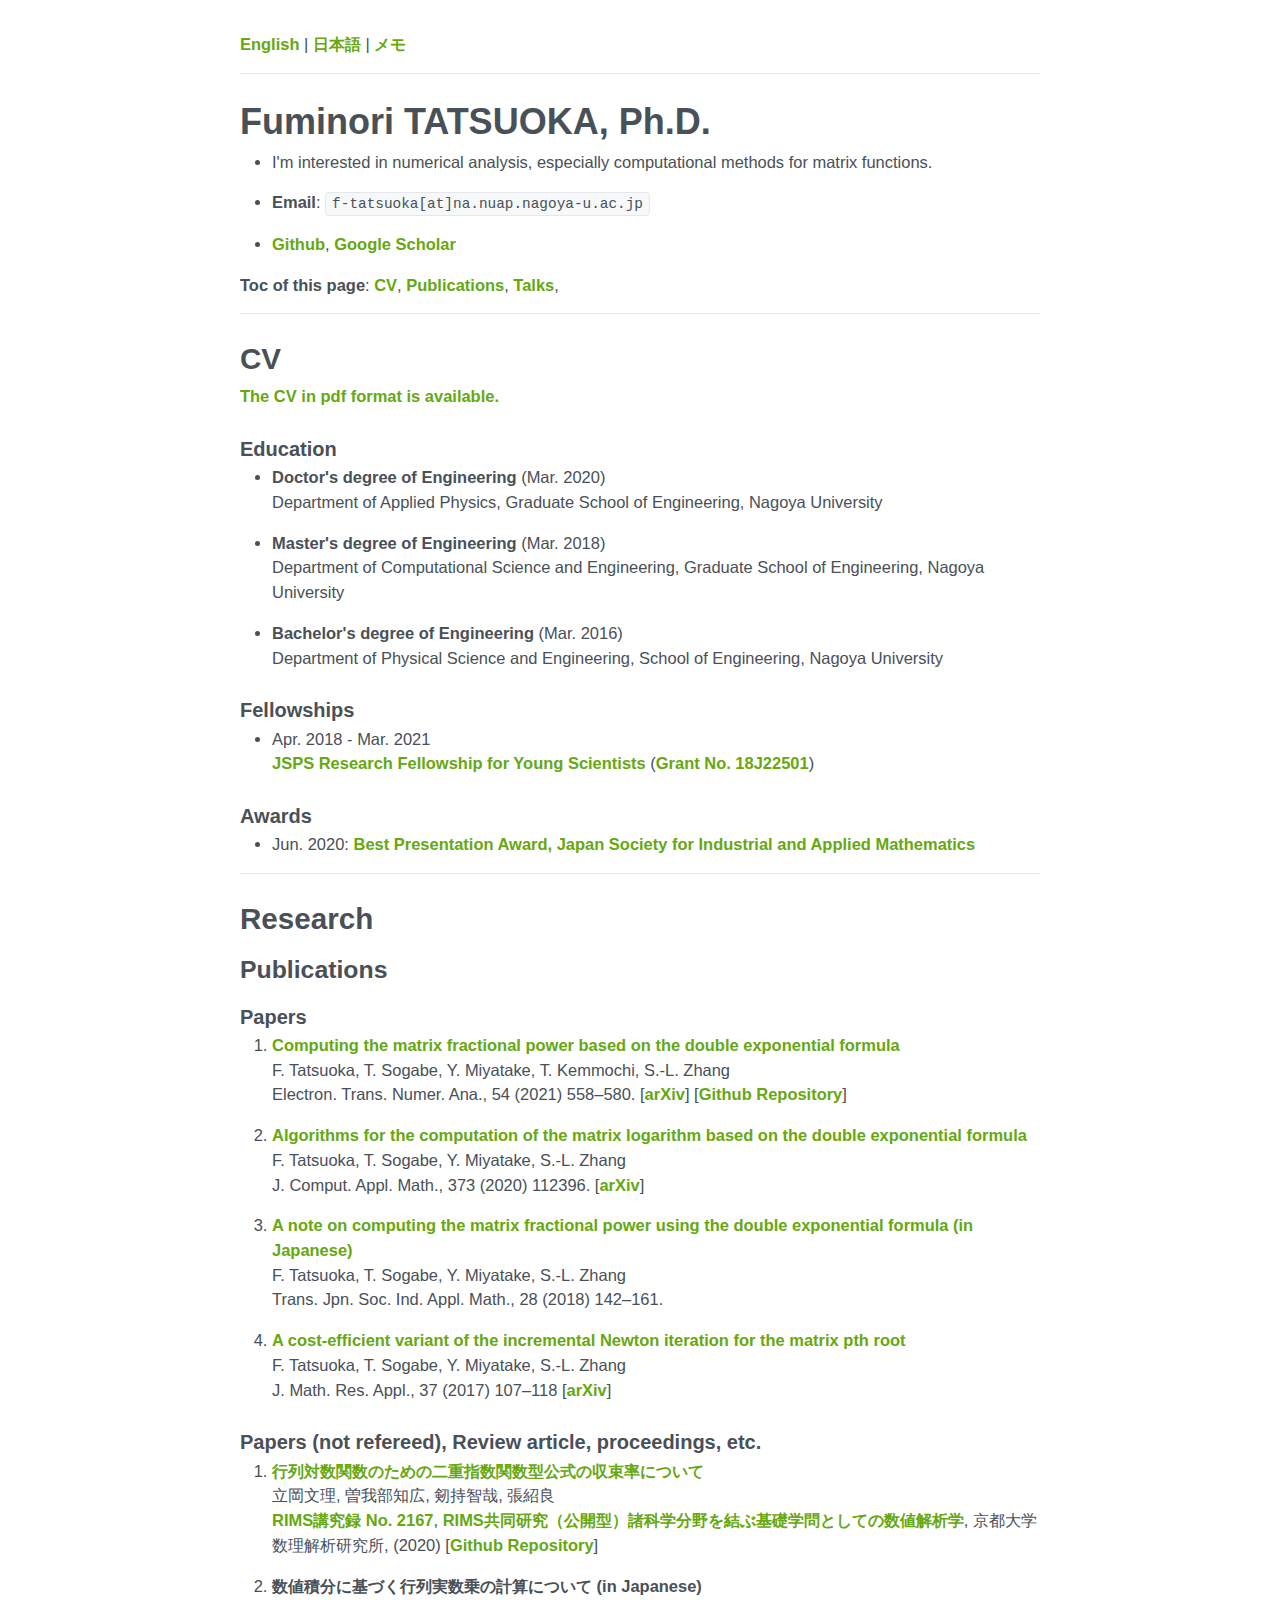
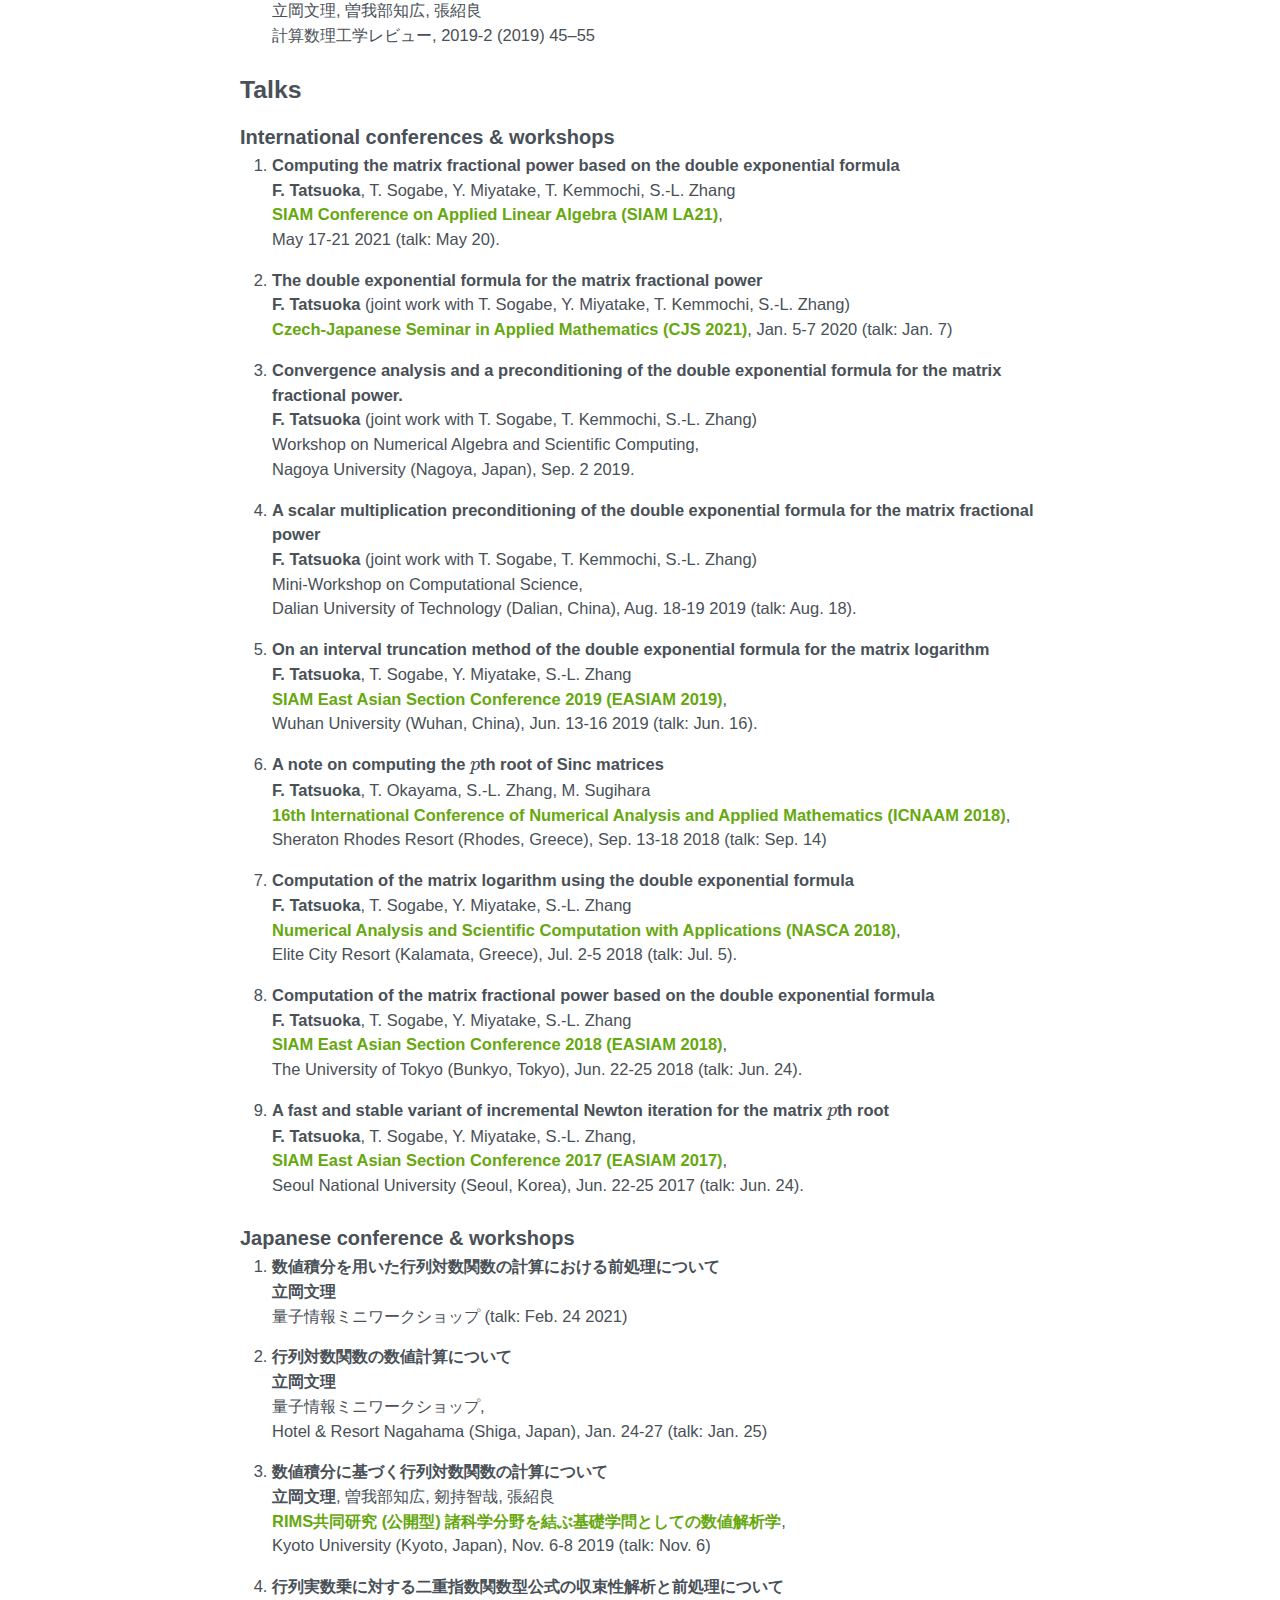
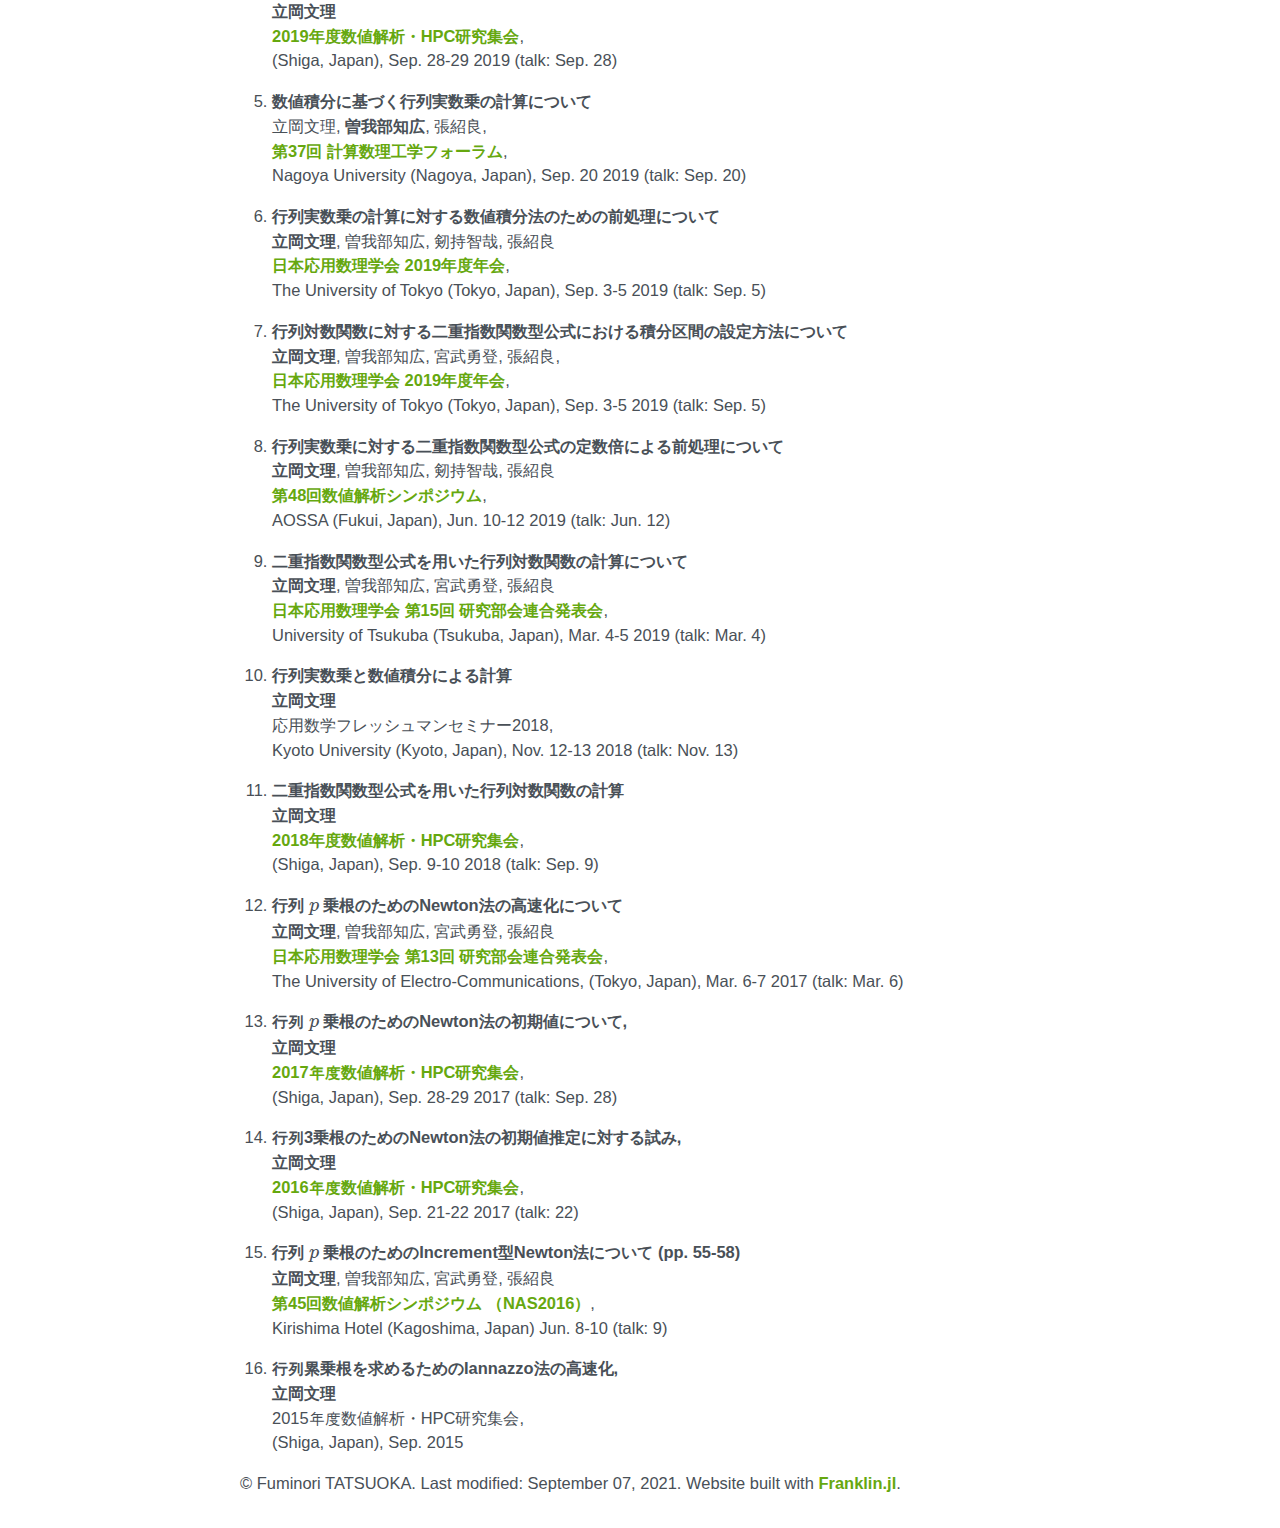
==== index.html @ fc26a261 "add article info" ====
<!doctype html>
<html lang="en">
<head>
  <meta charset="UTF-8">
  <meta name="viewport" content="width=device-width, initial-scale=1">
   <link rel="stylesheet" href="/libs/katex/katex.min.css">
     
  
  <!-- <link rel="stylesheet" href="/css/reset.min.css"> -->
  <link rel="stylesheet" href="/css/new.css">
   <title>F. Tatsuoka's page</title>  
</head>
<body>

<a href="https://f-ttok.github.io/">English</a>
|
<a href="https://f-ttok.github.io/ja/">日本語</a>
|
<a href="https://f-ttok.github.io/memo/">メモ</a>

<hr>

<!-- Content appended here -->
<div class="franklin-content"><h1 id="fuminori_tatsuoka_phd"><a href="#fuminori_tatsuoka_phd" class="header-anchor">Fuminori TATSUOKA, Ph.D.</a></h1>
<ul>
<li><p>I&#39;m interested in numerical analysis, especially computational methods for matrix functions.</p>
</li>
<li><p><strong>Email</strong>: <code>f-tatsuoka&#91;at&#93;na.nuap.nagoya-u.ac.jp</code></p>
</li>
<li><p><a href="https://github.com/f-ttok">Github</a>, <a href="https://scholar.google.co.jp/citations?user&#61;bM9x5RQAAAAJ">Google Scholar</a></p>
</li>
</ul>
<p><strong>Toc of this page</strong>: <a href="https://f-ttok.github.io/#cv">CV</a>, <a href="https://f-ttok.github.io/#publications">Publications</a>, <a href="https://f-ttok.github.io/#talks">Talks</a>,</p>
<hr />
<h2 id="cv"><a href="#cv" class="header-anchor">CV</a></h2>
<p><a href="https://1drv.ms/b/s&#33;AlV_wGTSAhTdwgcD116ZP8ZmT_Dj?e&#61;xMUCo7">The CV in pdf format is available.</a></p>
<h4 id="education"><a href="#education" class="header-anchor">Education</a></h4>
<ul>
<li><p><strong>Doctor&#39;s degree of Engineering</strong> &#40;Mar. 2020&#41;<br/>Department of Applied Physics, Graduate School of Engineering, Nagoya University</p>
</li>
<li><p><strong>Master&#39;s degree of Engineering</strong> &#40;Mar. 2018&#41;<br/>Department of Computational Science and Engineering, Graduate School of Engineering, Nagoya University</p>
</li>
<li><p><strong>Bachelor&#39;s degree of Engineering</strong> &#40;Mar. 2016&#41;<br/>Department of Physical Science and Engineering, School of Engineering, Nagoya University</p>
</li>
</ul>
<h4 id="fellowships"><a href="#fellowships" class="header-anchor">Fellowships</a></h4>
<ul>
<li><p>Apr. 2018 - Mar. 2021<br/><a href="https://www.jsps.go.jp/english/index.html">JSPS Research Fellowship for Young Scientists</a> &#40;<a href="https://kaken.nii.ac.jp/en/grant/KAKENHI-PROJECT-18J22501/">Grant No. 18J22501</a>&#41;</p>
</li>
</ul>
<h4 id="awards"><a href="#awards" class="header-anchor">Awards</a></h4>
<ul>
<li><p>Jun. 2020: <a href="https://www2.jsiam.org/wakate-yusyu2019">Best Presentation Award, Japan Society for Industrial and Applied Mathematics</a></p>
</li>
</ul>
<hr />
<h2 id="research"><a href="#research" class="header-anchor">Research</a></h2>
<h3 id="publications"><a href="#publications" class="header-anchor">Publications</a></h3>
<h4 id="papers"><a href="#papers" class="header-anchor">Papers</a></h4>
<ol>
<li><p><a href="http://doi.org/10.1553/etna_vol54s558">Computing the matrix fractional power based on the double exponential formula</a><br/>F. Tatsuoka, T. Sogabe, Y. Miyatake, T. Kemmochi, S.-L. Zhang<br/>Electron. Trans. Numer. Ana., 54 &#40;2021&#41; 558–580. &#91;<a href="https://arxiv.org/abs/2012.01667">arXiv</a>&#93; &#91;<a href="https://github.com/f-ttok/article-powmde/">Github Repository</a>&#93;</p>
</li>
<li><p><a href="https://doi.org/10.1016/j.cam.2019.112396">Algorithms for the computation of the matrix logarithm based on the double exponential formula</a><br/>F. Tatsuoka, T. Sogabe, Y. Miyatake, S.-L. Zhang<br/>J. Comput. Appl. Math., 373 &#40;2020&#41; 112396. &#91;<a href="https://arxiv.org/abs/1901.07834">arXiv</a>&#93;</p>
</li>
<li><p><a href="https://www.jstage.jst.go.jp/article/jsiamt/28/3/28_142/_article/-char/en">A note on computing the matrix fractional power using the double exponential formula &#40;in Japanese&#41;</a><br/>F. Tatsuoka, T. Sogabe, Y. Miyatake, S.-L. Zhang<br/>Trans. Jpn. Soc. Ind. Appl. Math., 28 &#40;2018&#41; 142–161.</p>
</li>
<li><p><a href="https://doi.org./10.3770/j.issn:2095-2651.2017.01.009">A cost-efficient variant of the incremental Newton iteration for the matrix pth root</a><br/>F. Tatsuoka, T. Sogabe, Y. Miyatake, S.-L. Zhang<br/>J. Math. Res. Appl., 37 &#40;2017&#41; 107–118 &#91;<a href="https://arxiv.org/abs/1611.02848">arXiv</a>&#93;</p>
</li>
</ol>
<h4 id="papers_not_refereed_review_article_proceedings_etc"><a href="#papers_not_refereed_review_article_proceedings_etc" class="header-anchor">Papers &#40;not refereed&#41;, Review article, proceedings, etc.</a></h4>
<ol>
<li><p><a href="http://www.kurims.kyoto-u.ac.jp/~kyodo/kokyuroku/contents/pdf/2167-01.pdf">行列対数関数のための二重指数関数型公式の収束率について</a><br/>立岡文理, 曽我部知広, 剱持智哉, 張紹良<br/><a href="http://www.kurims.kyoto-u.ac.jp/~kyodo/kokyuroku/contents/2167.html">RIMS講究録 No. 2167</a>, <a href="http://www.sr3.t.u-tokyo.ac.jp/rims2019/program.html">RIMS共同研究（公開型）諸科学分野を結ぶ基礎学問としての数値解析学</a>, 京都大学数理解析研究所, &#40;2020&#41; &#91;<a href="https://github.com/f-ttok/article-rims2019">Github Repository</a>&#93;</p>
</li>
<li><p><strong>数値積分に基づく行列実数乗の計算について &#40;in Japanese&#41;</strong><br/>立岡文理, 曽我部知広, 張紹良<br/>計算数理工学レビュー, 2019-2 &#40;2019&#41; 45–55</p>
</li>
</ol>
<h3 id="talks"><a href="#talks" class="header-anchor">Talks</a></h3>
<h4 id="international_conferences_workshops"><a href="#international_conferences_workshops" class="header-anchor">International conferences &amp; workshops</a></h4>
<ol>
<li><p><strong>Computing the matrix fractional power based on the double exponential formula</strong><br/><strong>F. Tatsuoka</strong>, T. Sogabe, Y. Miyatake, T. Kemmochi, S.-L. Zhang<br/><a href="https://www.siam.org/conferences/cm/conference/la21">SIAM Conference on Applied Linear Algebra &#40;SIAM LA21&#41;</a>,<br/>May 17-21 2021 &#40;talk: May 20&#41;.</p>
</li>
<li><p><strong>The double exponential formula for the matrix fractional power</strong><br/><strong>F. Tatsuoka</strong> &#40;joint work with T. Sogabe, Y. Miyatake, T. Kemmochi, S.-L. Zhang&#41;<br/><a href="http://geraldine.fjfi.cvut.cz/cjs2021/">Czech-Japanese Seminar in Applied Mathematics &#40;CJS 2021&#41;</a>, Jan. 5-7 2020 &#40;talk: Jan. 7&#41;</p>
</li>
<li><p><strong>Convergence analysis and a preconditioning of the double exponential formula for the matrix fractional power.</strong><br/><strong>F. Tatsuoka</strong> &#40;joint work with T. Sogabe, T. Kemmochi, S.-L. Zhang&#41;<br/>Workshop on Numerical Algebra and Scientific Computing,<br/>Nagoya University &#40;Nagoya, Japan&#41;, Sep. 2 2019.</p>
</li>
<li><p><strong>A scalar multiplication preconditioning of the double exponential formula for the matrix fractional power</strong><br/><strong>F. Tatsuoka</strong> &#40;joint work with T. Sogabe, T. Kemmochi, S.-L. Zhang&#41;<br/>Mini-Workshop on Computational Science,<br/>Dalian University of Technology &#40;Dalian, China&#41;, Aug. 18-19 2019 &#40;talk: Aug. 18&#41;.</p>
</li>
<li><p><strong>On an interval truncation method of the double exponential formula for the matrix logarithm</strong><br/><strong>F. Tatsuoka</strong>, T. Sogabe, Y. Miyatake, S.-L. Zhang<br/><a href="https://maths.whu.edu.cn/easiam2019/Home.htm">SIAM East Asian Section Conference 2019 &#40;EASIAM 2019&#41;</a>,<br/>Wuhan University &#40;Wuhan, China&#41;, Jun. 13-16 2019 &#40;talk: Jun. 16&#41;.</p>
</li>
<li><p><strong>A note on computing the \(p\)th root of Sinc matrices</strong><br/><strong>F. Tatsuoka</strong>, T. Okayama, S.-L. Zhang, M. Sugihara<br/><a href="http://icnaam.org/">16th International Conference of Numerical Analysis and Applied Mathematics &#40;ICNAAM 2018&#41;</a>,<br/>Sheraton Rhodes Resort &#40;Rhodes, Greece&#41;, Sep. 13-18 2018 &#40;talk: Sep. 14&#41;</p>
</li>
<li><p><strong>Computation of the matrix logarithm using the double exponential formula</strong><br/><strong>F. Tatsuoka</strong>, T. Sogabe, Y. Miyatake, S.-L. Zhang<br/><a href="http://nasca18.math.uoa.gr/">Numerical Analysis and Scientific Computation with Applications &#40;NASCA 2018&#41;</a>,<br/>Elite City Resort &#40;Kalamata, Greece&#41;, Jul. 2-5 2018 &#40;talk: Jul. 5&#41;.</p>
</li>
<li><p><strong>Computation of the matrix fractional power based on the double exponential formula</strong><br/><strong>F. Tatsuoka</strong>, T. Sogabe, Y. Miyatake, S.-L. Zhang<br/><a href="http://sr3.t.u-tokyo.ac.jp/EASIAM2018/">SIAM East Asian Section Conference 2018 &#40;EASIAM 2018&#41;</a>,<br/>The University of Tokyo &#40;Bunkyo, Tokyo&#41;, Jun. 22-25 2018 &#40;talk: Jun. 24&#41;.</p>
</li>
<li><p><strong>A fast and stable variant of incremental Newton iteration for the matrix \(p\)th root</strong><br/><strong>F. Tatsuoka</strong>, T. Sogabe, Y. Miyatake, S.-L. Zhang,<br/><a href="http://conference.math.snu.ac.kr/EASIAM2017">SIAM East Asian Section Conference 2017 &#40;EASIAM 2017&#41;</a>,<br/>Seoul National University &#40;Seoul, Korea&#41;, Jun. 22-25 2017 &#40;talk: Jun. 24&#41;.</p>
</li>
</ol>
<h4 id="japanese_conference_workshops"><a href="#japanese_conference_workshops" class="header-anchor">Japanese conference &amp; workshops</a></h4>
<ol>
<li><p><strong>数値積分を用いた行列対数関数の計算における前処理について</strong><br/><strong>立岡文理</strong><br/>量子情報ミニワークショップ &#40;talk: Feb. 24 2021&#41;</p>
</li>
<li><p><strong>行列対数関数の数値計算について</strong><br/><strong>立岡文理</strong><br/>量子情報ミニワークショップ,<br/>Hotel &amp; Resort Nagahama &#40;Shiga, Japan&#41;, Jan. 24-27 &#40;talk: Jan. 25&#41;</p>
</li>
<li><p><strong>数値積分に基づく行列対数関数の計算について</strong><br/><strong>立岡文理</strong>, 曽我部知広, 剱持智哉, 張紹良<br/><a href="http://www.sr3.t.u-tokyo.ac.jp/rims2019/">RIMS共同研究 &#40;公開型&#41; 諸科学分野を結ぶ基礎学問としての数値解析学</a>,<br/>Kyoto University &#40;Kyoto, Japan&#41;, Nov. 6-8 2019 &#40;talk: Nov. 6&#41;</p>
</li>
<li><p><strong>行列実数乗に対する二重指数関数型公式の収束性解析と前処理について</strong><br/><strong>立岡文理</strong><br/><a href="http://www.hpc.itc.nagoya-u.ac.jp/biwako/2019/index.html">2019年度数値解析・HPC研究集会</a>,<br/>&#40;Shiga, Japan&#41;, Sep. 28-29 2019 &#40;talk: Sep. 28&#41;</p>
</li>
<li><p><strong>数値積分に基づく行列実数乗の計算について</strong><br/>立岡文理, <strong>曽我部知広</strong>, 張紹良,<br/><a href="http://www.matsumoto.nuem.nagoya-u.ac.jp/jascome/event/study/study.html">第37回 計算数理工学フォーラム</a>,<br/>Nagoya University &#40;Nagoya, Japan&#41;, Sep. 20 2019 &#40;talk: Sep. 20&#41;</p>
</li>
<li><p><strong>行列実数乗の計算に対する数値積分法のための前処理について</strong><br/><strong>立岡文理</strong>, 曽我部知広, 剱持智哉, 張紹良<br/><a href="https://annual2019.jsiam.org">日本応用数理学会 2019年度年会</a>,<br/>The University of Tokyo &#40;Tokyo, Japan&#41;, Sep. 3-5 2019 &#40;talk: Sep. 5&#41;</p>
</li>
<li><p><strong>行列対数関数に対する二重指数関数型公式における積分区間の設定方法について</strong><br/><strong>立岡文理</strong>, 曽我部知広, 宮武勇登, 張紹良,<br/><a href="https://annual2019.jsiam.org">日本応用数理学会 2019年度年会</a>,<br/>The University of Tokyo &#40;Tokyo, Japan&#41;, Sep. 3-5 2019 &#40;talk: Sep. 5&#41;</p>
</li>
<li><p><strong>行列実数乗に対する二重指数関数型公式の定数倍による前処理について</strong><br/><strong>立岡文理</strong>, 曽我部知広, 剱持智哉, 張紹良<br/><a href="http://www.na.scitec.kobe-u.ac.jp/nas2019/index.html">第48回数値解析シンポジウム</a>,<br/>AOSSA &#40;Fukui, Japan&#41;, Jun. 10-12 2019 &#40;talk: Jun. 12&#41;</p>
</li>
<li><p><strong>二重指数関数型公式を用いた行列対数関数の計算について</strong><br/><strong>立岡文理</strong>, 曽我部知広, 宮武勇登, 張紹良<br/><a href="http://union2019.jsiam.org/">日本応用数理学会 第15回 研究部会連合発表会</a>,<br/>University of Tsukuba &#40;Tsukuba, Japan&#41;, Mar. 4-5 2019 &#40;talk: Mar. 4&#41;</p>
</li>
<li><p><strong>行列実数乗と数値積分による計算</strong><br/><strong>立岡文理</strong><br/>応用数学フレッシュマンセミナー2018,<br/>Kyoto University &#40;Kyoto, Japan&#41;, Nov. 12-13 2018 &#40;talk: Nov. 13&#41;</p>
</li>
<li><p><strong>二重指数関数型公式を用いた行列対数関数の計算</strong><br/><strong>立岡文理</strong><br/><a href="http://www.na.scitec.kobe-u.ac.jp/~yaguchi/naow2018/">2018年度数値解析・HPC研究集会</a>,<br/>&#40;Shiga, Japan&#41;, Sep. 9-10 2018 &#40;talk: Sep. 9&#41;</p>
</li>
<li><p><strong>行列 \(p\) 乗根のためのNewton法の高速化について</strong><br/><strong>立岡文理</strong>, 曽我部知広, 宮武勇登, 張紹良<br/><a href="http://union2017.jsiam.org/">日本応用数理学会 第13回 研究部会連合発表会</a>,<br/>The University of Electro-Communications, &#40;Tokyo, Japan&#41;, Mar. 6-7 2017 &#40;talk: Mar. 6&#41;</p>
</li>
<li><p><strong>行列 \(p\) 乗根のためのNewton法の初期値について,</strong><br/><strong>立岡文理</strong><br/><a href="http://na.nuap.nagoya-u.ac.jp/~naow2017/">2017年度数値解析・HPC研究集会</a>,<br/>&#40;Shiga, Japan&#41;, Sep. 28-29 2017 &#40;talk: Sep. 28&#41;</p>
</li>
<li><p><strong>行列3乗根のためのNewton法の初期値推定に対する試み,</strong><br/><strong>立岡文理</strong><br/><a href="http://www.na.scitec.kobe-u.ac.jp/~yaguchi/naow2016/">2016年度数値解析・HPC研究集会</a>,<br/>&#40;Shiga, Japan&#41;, Sep. 21-22 2017 &#40;talk: 22&#41;</p>
</li>
<li><p><strong>行列 \(p\) 乗根のためのIncrement型Newton法について &#40;pp. 55-58&#41;</strong><br/><strong>立岡文理</strong>, 曽我部知広, 宮武勇登, 張紹良<br/><a href="http://www.nas.sr3.t.u-tokyo.ac.jp/">第45回数値解析シンポジウム （NAS2016）</a>,<br/>Kirishima Hotel &#40;Kagoshima, Japan&#41; Jun. 8-10 &#40;talk: 9&#41;</p>
</li>
<li><p><strong>行列累乗根を求めるためのIannazzo法の高速化,</strong><br/><strong>立岡文理</strong><br/>2015年度数値解析・HPC研究集会,<br/>&#40;Shiga, Japan&#41;, Sep. 2015</p>
</li>
</ol>
<div class="page-foot">
  <div class="copyright">
    &copy; Fuminori TATSUOKA. Last modified: September 07, 2021. Website built with <a href="https://github.com/tlienart/Franklin.jl">Franklin.jl</a>.
  </div>
</div>
</div><!-- CONTENT ENDS HERE -->
    
        <script src="/libs/katex/katex.min.js"></script>
<script src="/libs/katex/auto-render.min.js"></script>
<script>renderMathInElement(document.body)</script>

    
    
  </body>
</html>
---- css/new.css ----
/* This css is based on [new.css](https://github.com/xz/new.css) */
/* some colors and fonts are changed */
:root {
	--nc-font-sans: 'Inter', -apple-system, BlinkMacSystemFont, 'Segoe UI', Roboto, Oxygen, Ubuntu, Cantarell, 'Open Sans', 'Helvetica Neue', "Noto Sans JP", "Meiryo", sans-serif, "Apple Color Emoji", "Segoe UI Emoji", "Segoe UI Symbol";
	--nc-font-mono: "Roboto Mono", "Fira Code", monaco, 'Ubuntu Mono', Consolas, 'Liberation Mono', 'Courier New', Courier, monospace;
	--nc-tx-1: #343a40;
	--nc-tx-2: #495057;
	--nc-bg-1: #FFFFFF;
	--nc-bg-2: #F6F8FA;
	--nc-bg-3: #E5E7EB;
	--nc-lk-1: #66a80f;
	--nc-lk-2: #82c91e;
	--nc-lk-tx: #FFFFFF;
	--nc-ac-1: #e9fac8;
    --nc-ac-tx: #0C4047;
}

* {
	/* Reset margins and padding */
	margin: 0;
	padding: 0;
}

address,
area,
article,
aside,
audio,
blockquote,
datalist,
details,
dl,
fieldset,
figure,
form,
input,
iframe,
img,
meter,
nav,
ol,
optgroup,
option,
output,
p,
pre,
progress,
ruby,
section,
table,
textarea,
ul,
video {
	/* Margins for most elements */
	margin-bottom: 1rem;
}

html,input,select,button {
	/* Set body font family and some finicky elements */
	font-family: var(--nc-font-sans);
}

body {
	/* Center body in page */
	margin: 0 auto;
	max-width: 800px;
	padding: 2rem;
	border-radius: 6px;
	overflow-x: hidden;
	word-break: break-word;
	overflow-wrap: break-word;
	background: var(--nc-bg-1);

	/* Main body text */
	color: var(--nc-tx-2);
	font-size: 1.03rem;
	line-height: 1.5;
}

::selection {
	/* Set background color for selected text */
	background: var(--nc-ac-1);
	color: var(--nc-ac-tx);
}

h1,h2,h3,h4,h5,h6 {
	line-height: 1;
	/* color: var(--nc-tx-1); */
	padding-top: .875rem;
}

h1,
h2,
h3 {
	color: var(--nc-tx-1);
	padding-bottom: 2px;
	margin-bottom: 8px;
	/* border-bottom: 1px solid var(--nc-bg-2); */
}

h4,
h5,
h6 {
	margin-bottom: .3rem;
}

h1 a, h2 a, h3 a, h4 a, h5 a, h6 a{
    color: var(--nc-tx-2) !important;
}

h1 {
	font-size: 2.25rem;
}

h2 {
	font-size: 1.85rem;
}

h3 {
	font-size: 1.55rem;
}

h4 {
	font-size: 1.25rem;
}

h5 {
	font-size: 1rem;
}

h6 {
	font-size: .875rem;
}

a {
    color: var(--nc-lk-1);
    text-decoration: none !important; /* added */
    font-weight: bold !important; /* added */
}

a:hover {
	color: var(--nc-lk-2);
}


abbr:hover {
	/* Set the '?' cursor while hovering an abbreviation */
	cursor: help;
}

blockquote {
	padding: 1.5rem;
	background: var(--nc-bg-2);
	border-left: 5px solid var(--nc-bg-3);
}

abbr {
	cursor: help;
}

blockquote *:last-child {
	padding-bottom: 0;
	margin-bottom: 0;
}

header {
	background: var(--nc-bg-2);
	border-bottom: 1px solid var(--nc-bg-3);
	padding: 2rem 1.5rem;

	/* This sets the right and left margins to cancel out the body's margins. It's width is still the same, but the background stretches across the page's width. */

	margin: -2rem calc(0px - (50vw - 50%)) 2rem;

	/* Shorthand for:

	margin-top: -2rem;
	margin-bottom: 2rem;

	margin-left: calc(0px - (50vw - 50%));
	margin-right: calc(0px - (50vw - 50%)); */

	padding-left: calc(50vw - 50%);
	padding-right: calc(50vw - 50%);
}

header h1,
header h2,
header h3 {
	padding-bottom: 0;
	border-bottom: 0;
}

header > *:first-child {
	margin-top: 0;
	padding-top: 0;
}

header > *:last-child {
	margin-bottom: 0;
}

a button,
button,
input[type="submit"],
input[type="reset"],
input[type="button"] {
	font-size: 1rem;
	display: inline-block;
	padding: 6px 12px;
	text-align: center;
	text-decoration: none;
	white-space: nowrap;
	background: var(--nc-lk-1);
	color: var(--nc-lk-tx);
	border: 0;
	border-radius: 4px;
	box-sizing: border-box;
	cursor: pointer;
	color: var(--nc-lk-tx);
}

a button[disabled],
button[disabled],
input[type="submit"][disabled],
input[type="reset"][disabled],
input[type="button"][disabled] {
	cursor: default;
	opacity: .5;

	/* Set the [X] cursor while hovering a disabled link */
	cursor: not-allowed;
}

.button:focus,
.button:enabled:hover,
button:focus,
button:enabled:hover,
input[type="submit"]:focus,
input[type="submit"]:enabled:hover,
input[type="reset"]:focus,
input[type="reset"]:enabled:hover,
input[type="button"]:focus,
input[type="button"]:enabled:hover {
	background: var(--nc-lk-2);
}

code,
pre,
kbd,
samp {
	/* Set the font family for monospaced elements */
	font-family: var(--nc-font-mono);
}

code,
samp,
kbd,
pre {
	/* The main preformatted style. This is changed slightly across different cases. */
	background: var(--nc-bg-2);
	border: 1px solid var(--nc-bg-3);
	border-radius: 4px;
	padding: 3px 6px;
	font-size: 0.9rem;
}

kbd {
	/* Makes the kbd element look like a keyboard key */
	border-bottom: 3px solid var(--nc-bg-3);
}

pre {
	padding: 1rem 1.4rem;
	max-width: 100%;
	overflow: auto;
}

pre code {
	/* When <code> is in a <pre>, reset it's formatting to blend in */
	background: inherit;
	font-size: inherit;
	color: inherit;
	border: 0;
	padding: 0;
	margin: 0;
}

code pre {
	/* When <pre> is in a <code>, reset it's formatting to blend in */
	display: inline;
	background: inherit;
	font-size: inherit;
	color: inherit;
	border: 0;
	padding: 0;
	margin: 0;
}

details {
	/* Make the <details> look more "clickable" */
	padding: .6rem 1rem;
	background: var(--nc-bg-2);
	border: 1px solid var(--nc-bg-3);
	border-radius: 4px;
}

summary {
	/* Makes the <summary> look more like a "clickable" link with the pointer cursor */
	cursor: pointer;
	font-weight: bold;
}

details[open] {
	/* Adjust the <details> padding while open */
	padding-bottom: .75rem;
}

details[open] summary {
	/* Adjust the <details> padding while open */
	margin-bottom: 6px;
}

details[open]>*:last-child {
	/* Resets the bottom margin of the last element in the <details> while <details> is opened. This prevents double margins/paddings. */
	margin-bottom: 0;
}

dt {
	font-weight: bold;
}

dd::before {
	/* Add an arrow to data table definitions */
	content: '→ ';
}

hr {
	/* Reset the border of the <hr> separator, then set a better line */
	border: 0;
	border-bottom: 1px solid var(--nc-bg-3);
	margin: 1rem auto;
}

fieldset {
	margin-top: 1rem;
	padding: 2rem;
	border: 1px solid var(--nc-bg-3);
	border-radius: 4px;
}

legend {
	padding: auto .5rem;
}

table {
	/* border-collapse sets the table's elements to share borders, rather than floating as separate "boxes". */
	border-collapse: collapse;
	width: 100%
}

td,
th {
	/* border: 1px solid var(--nc-bg-3); */
	text-align: left;
	padding: .5rem;
}

th {
	background: var(--nc-bg-2);
}

tr:nth-child(even) {
	/* Set every other cell slightly darker. Improves readability. */
	background: var(--nc-bg-2);
}

table caption {
	font-weight: bold;
	margin-bottom: .5rem;
}

textarea {
	/* Don't let the <textarea> extend off the screen naturally or when dragged by the user */
	max-width: 100%;
}

ol,
ul {
	/* Replace the browser default padding */
	padding-left: 2rem;
}

li {
	margin-top: .4rem;
}

ul ul,
ol ul,
ul ol,
ol ol {
	margin-bottom: 0;
}

mark {
	padding: 3px 6px;
	background: var(--nc-ac-1);
	color: var(--nc-ac-tx);
}

textarea,
select,
input {
	padding: 6px 12px;
	margin-bottom: .5rem;
	background: var(--nc-bg-2);
	color: var(--nc-tx-2);
	border: 1px solid var(--nc-bg-3);
	border-radius: 4px;
	box-shadow: none;
	box-sizing: border-box;
}

img {
	max-width: 100%;
}
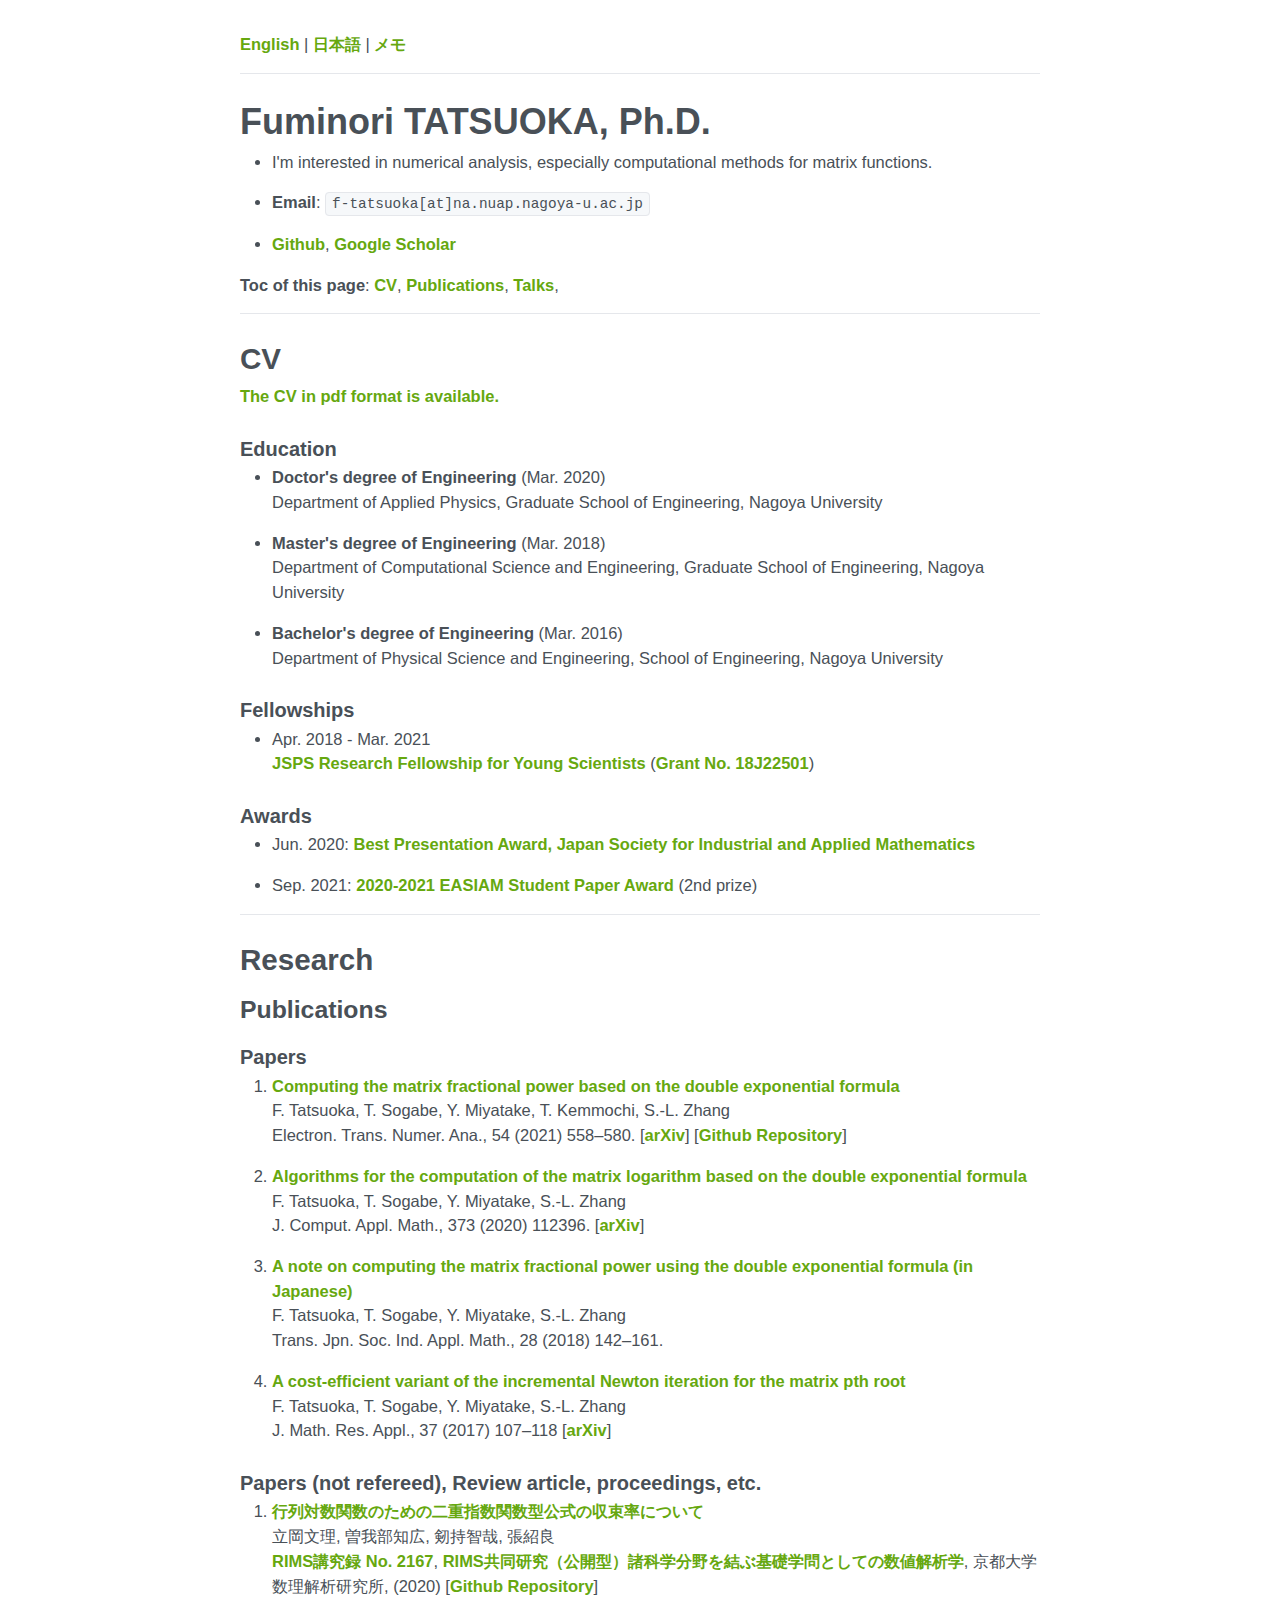
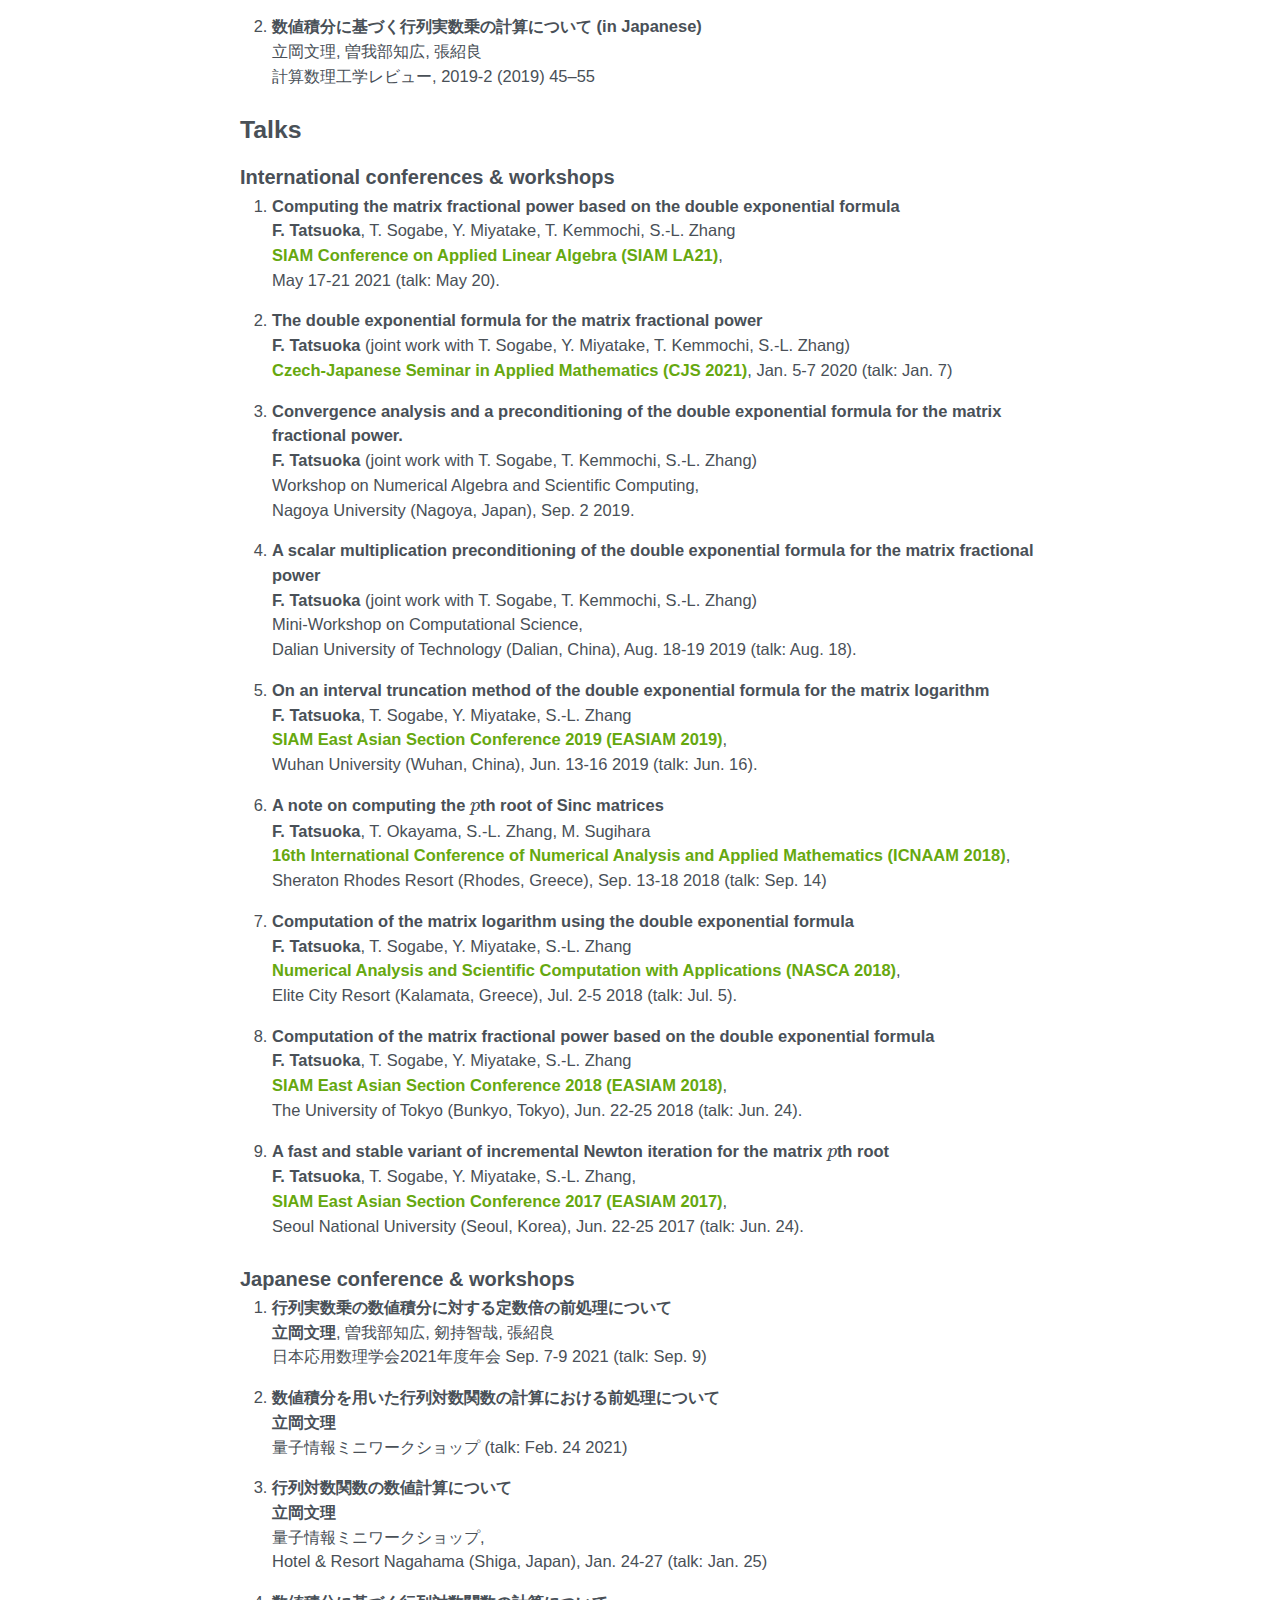
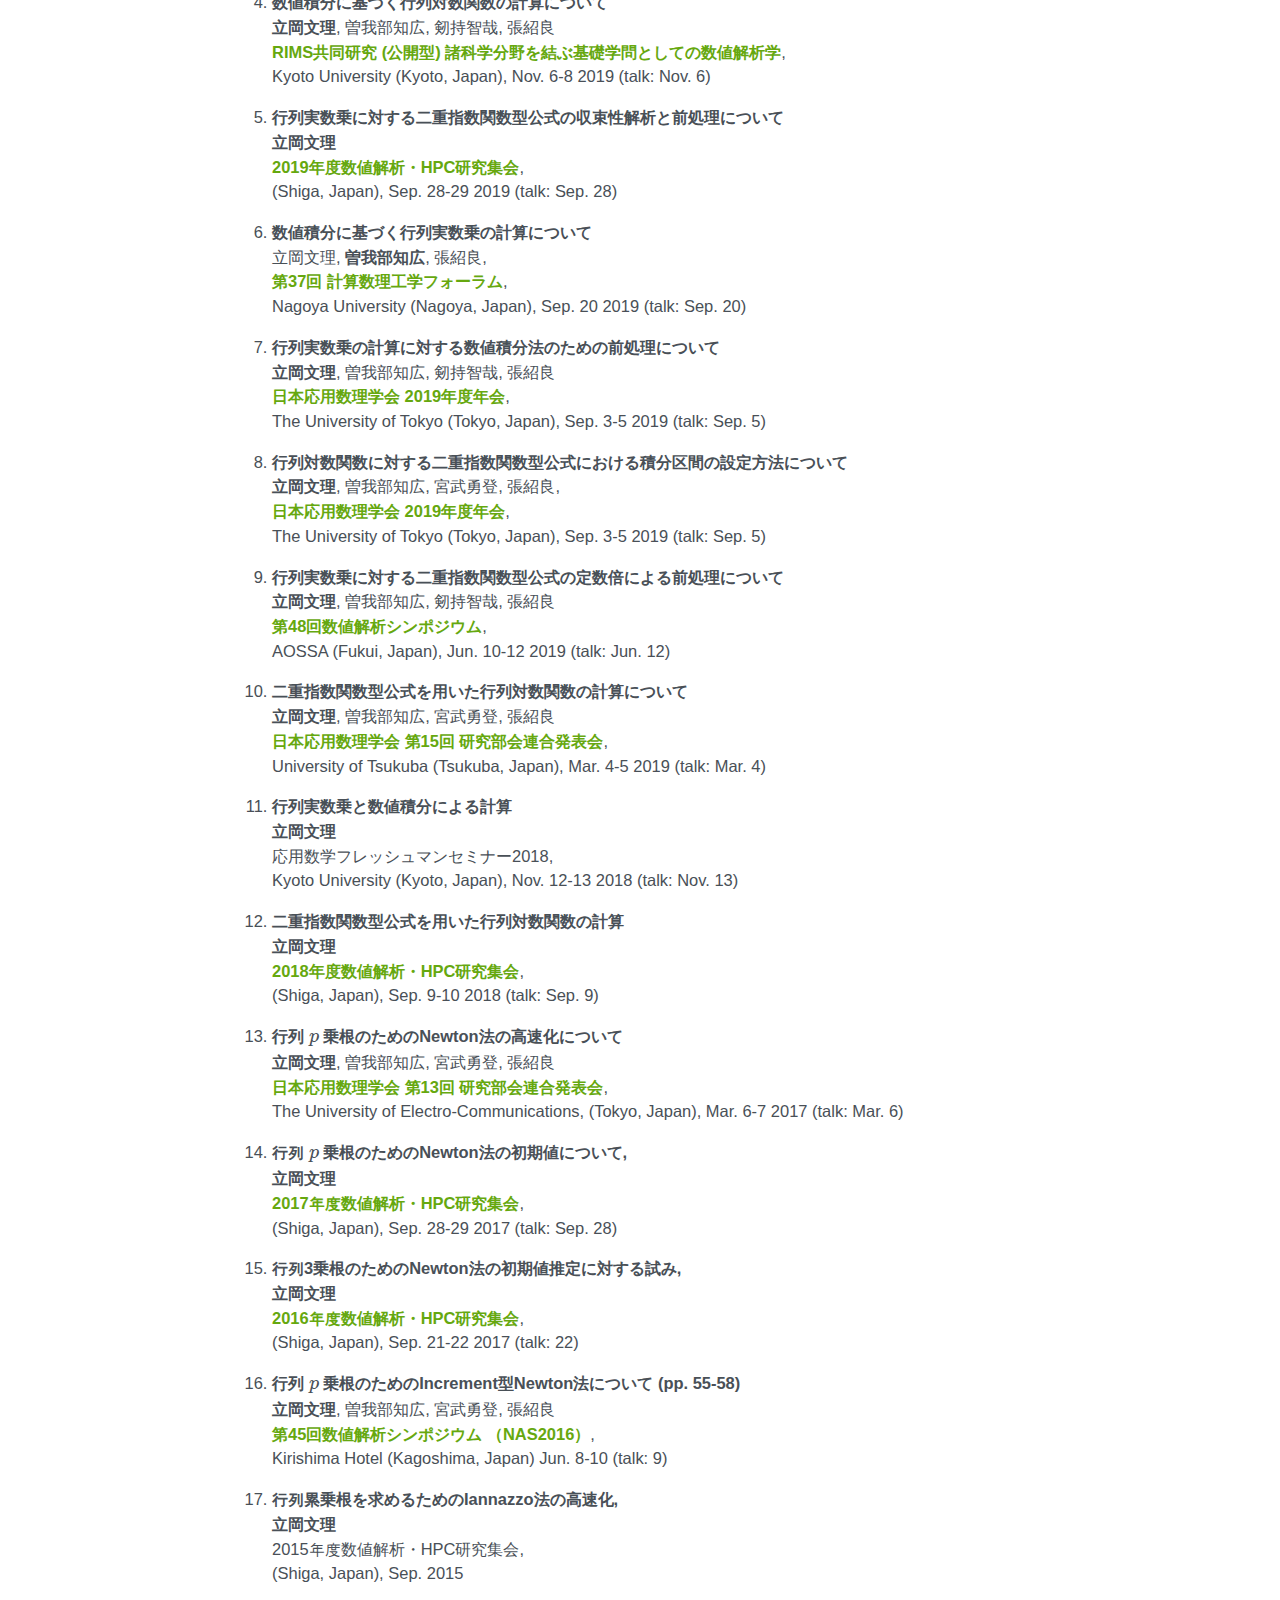
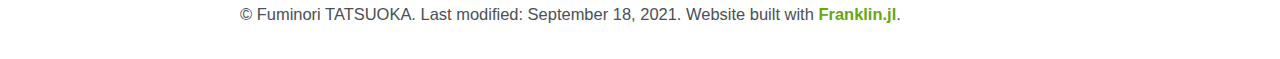
==== commit 3b458b49: "JSIAM年会とEASIAM SPPの追加" ====
--- a/index.html
+++ b/index.html
@@ -52,6 +52,8 @@
 <ul>
 <li><p>Jun. 2020: <a href="https://www2.jsiam.org/wakate-yusyu2019">Best Presentation Award, Japan Society for Industrial and Applied Mathematics</a></p>
 </li>
+<li><p>Sep. 2021: <a href="http://easiam.org/prizes.html">2020-2021 EASIAM Student Paper Award</a> &#40;2nd prize&#41;</p>
+</li>
 </ul>
 <hr />
 <h2 id="research"><a href="#research" class="header-anchor">Research</a></h2>
@@ -98,6 +100,8 @@
 </ol>
 <h4 id="japanese_conference_workshops"><a href="#japanese_conference_workshops" class="header-anchor">Japanese conference &amp; workshops</a></h4>
 <ol>
+<li><p><strong>行列実数乗の数値積分に対する定数倍の前処理について</strong><br/><strong>立岡文理</strong>, 曽我部知広, 剱持智哉, 張紹良<br/>日本応用数理学会2021年度年会 Sep. 7-9 2021 &#40;talk: Sep. 9&#41;</p>
+</li>
 <li><p><strong>数値積分を用いた行列対数関数の計算における前処理について</strong><br/><strong>立岡文理</strong><br/>量子情報ミニワークショップ &#40;talk: Feb. 24 2021&#41;</p>
 </li>
 <li><p><strong>行列対数関数の数値計算について</strong><br/><strong>立岡文理</strong><br/>量子情報ミニワークショップ,<br/>Hotel &amp; Resort Nagahama &#40;Shiga, Japan&#41;, Jan. 24-27 &#40;talk: Jan. 25&#41;</p>
@@ -133,7 +137,7 @@
 </ol>
 <div class="page-foot">
   <div class="copyright">
-    &copy; Fuminori TATSUOKA. Last modified: September 07, 2021. Website built with <a href="https://github.com/tlienart/Franklin.jl">Franklin.jl</a>.
+    &copy; Fuminori TATSUOKA. Last modified: September 18, 2021. Website built with <a href="https://github.com/tlienart/Franklin.jl">Franklin.jl</a>.
   </div>
 </div>
 </div><!-- CONTENT ENDS HERE -->
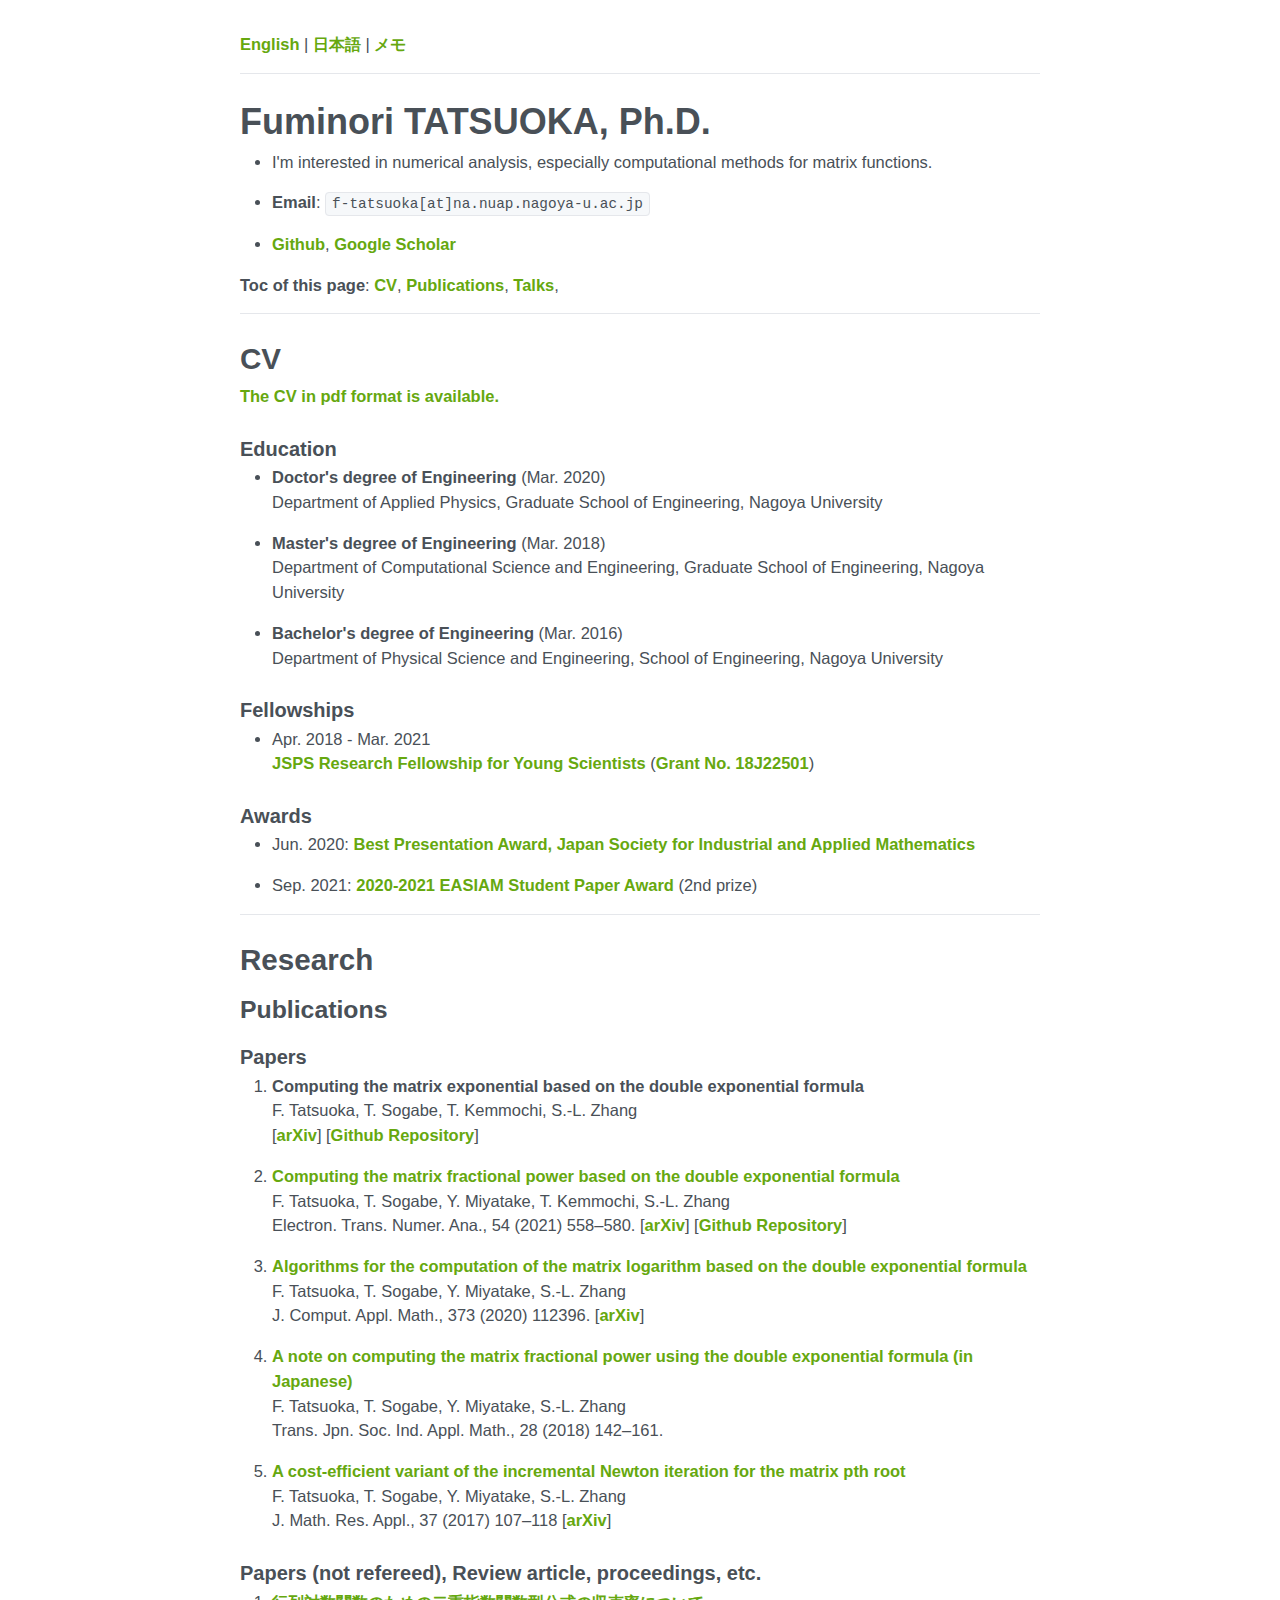
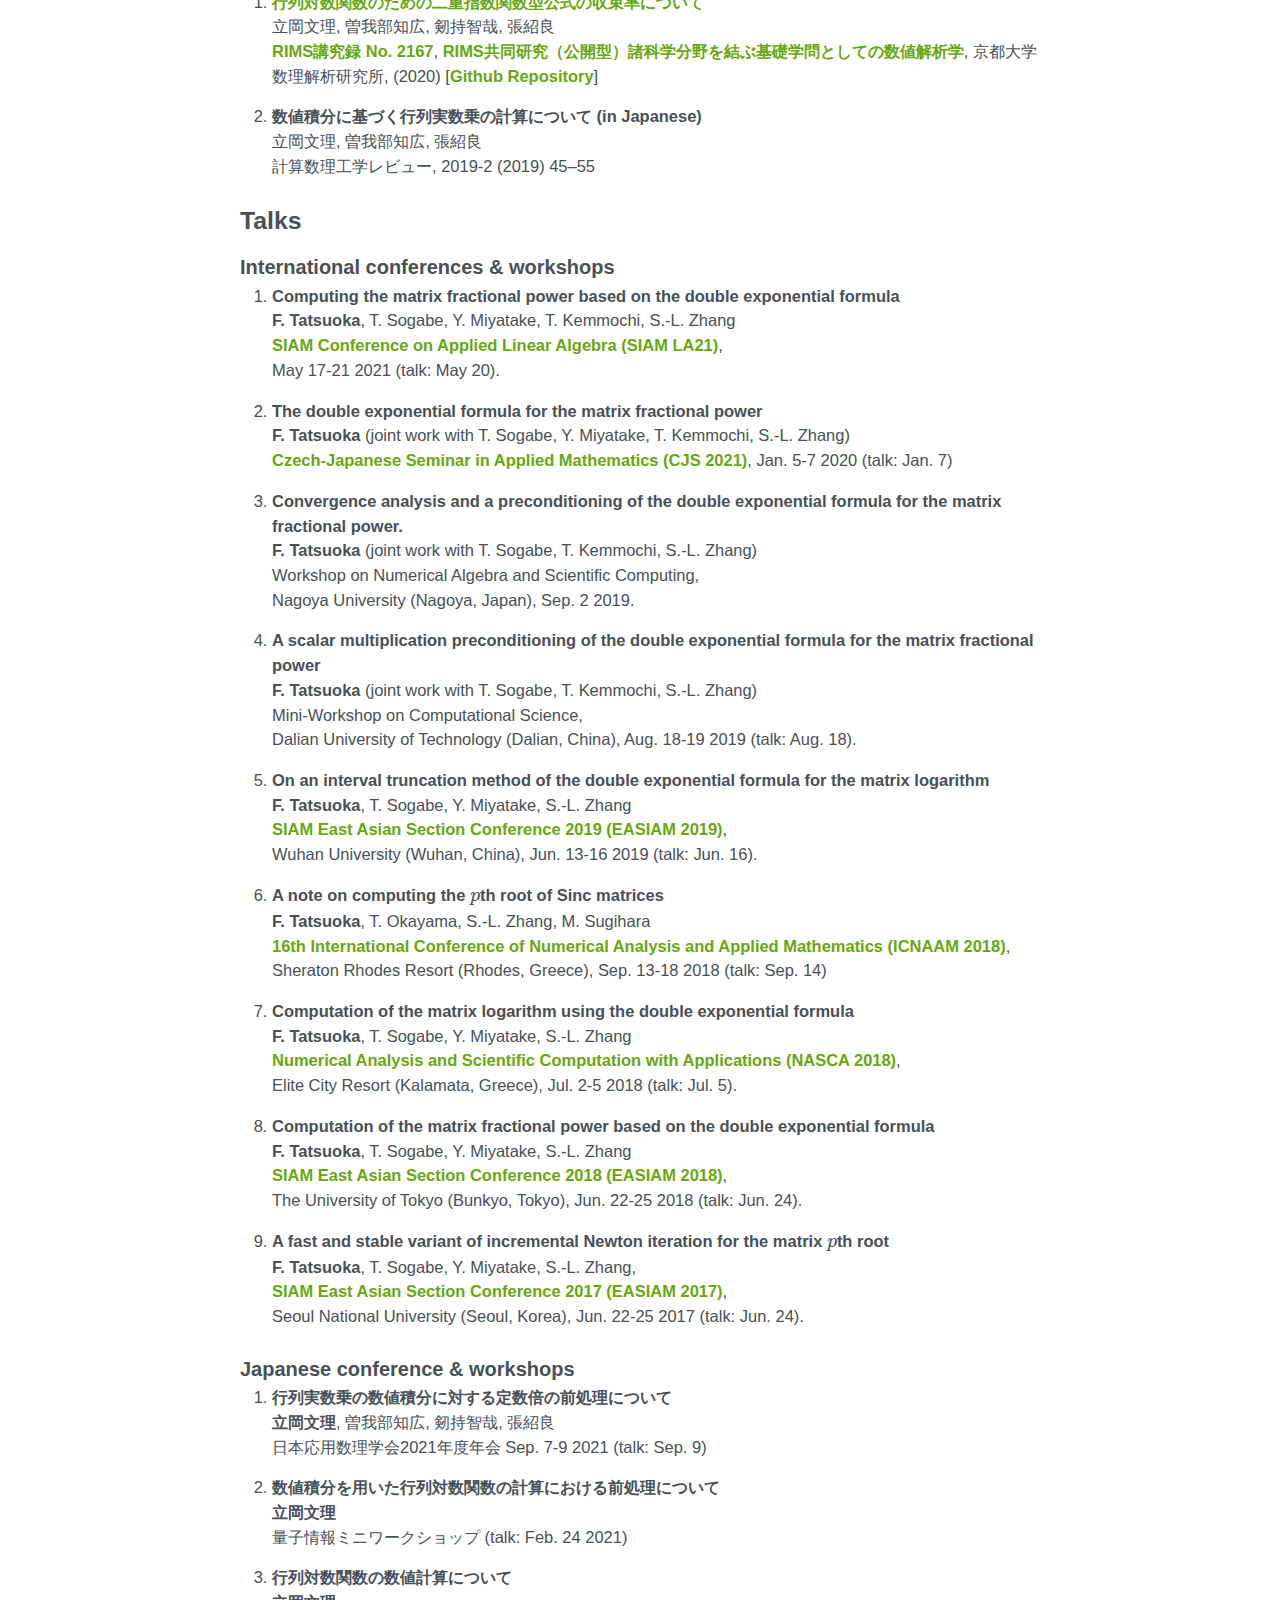
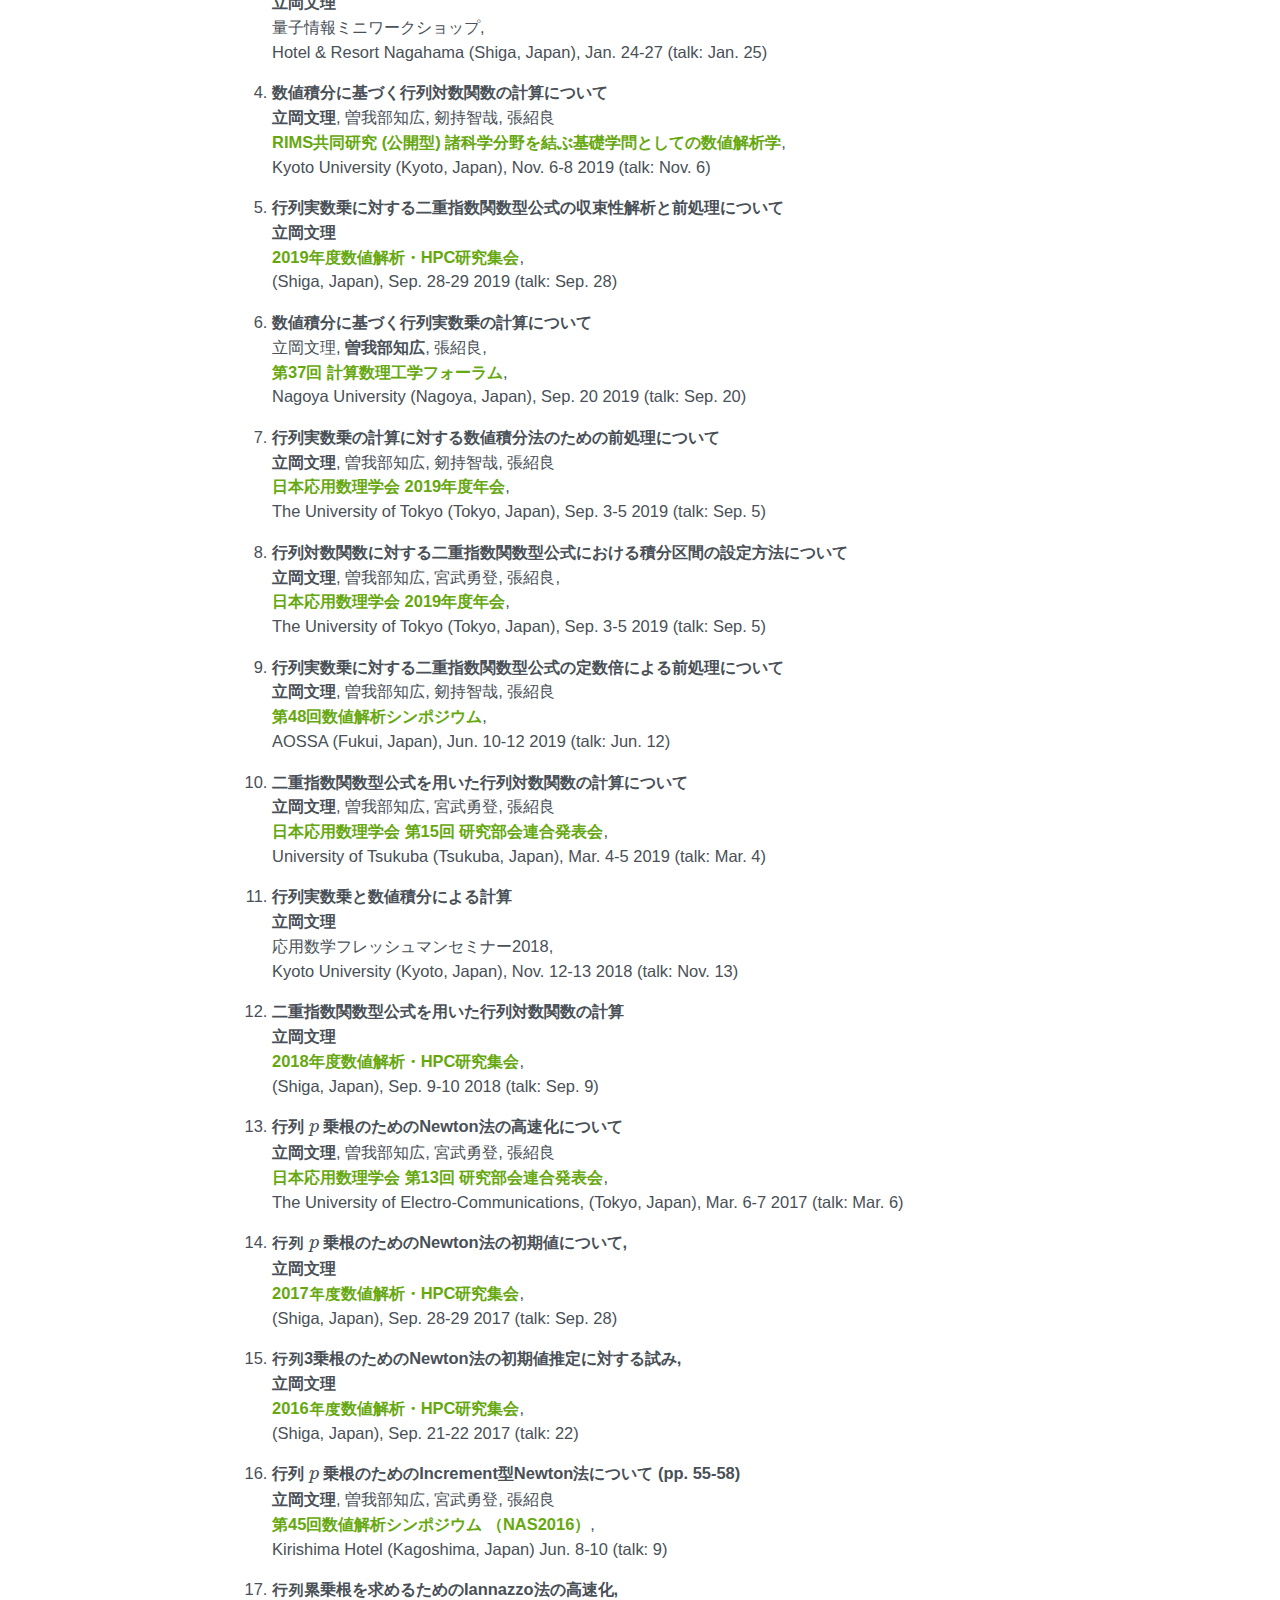
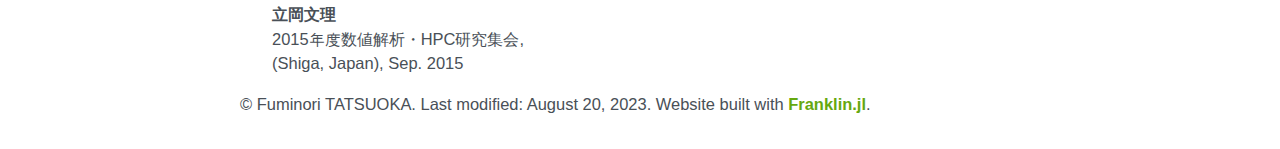
==== commit db6468c8: "add a new paper" ====
--- a/index.html
+++ b/index.html
@@ -1,152 +1 @@
-<!doctype html>
-<html lang="en">
-<head>
-  <meta charset="UTF-8">
-  <meta name="viewport" content="width=device-width, initial-scale=1">
-   <link rel="stylesheet" href="/libs/katex/katex.min.css">
-     
-  
-  <!-- <link rel="stylesheet" href="/css/reset.min.css"> -->
-  <link rel="stylesheet" href="/css/new.css">
-   <title>F. Tatsuoka's page</title>  
-</head>
-<body>
-
-<a href="https://f-ttok.github.io/">English</a>
-|
-<a href="https://f-ttok.github.io/ja/">日本語</a>
-|
-<a href="https://f-ttok.github.io/memo/">メモ</a>
-
-<hr>
-
-<!-- Content appended here -->
-<div class="franklin-content"><h1 id="fuminori_tatsuoka_phd"><a href="#fuminori_tatsuoka_phd" class="header-anchor">Fuminori TATSUOKA, Ph.D.</a></h1>
-<ul>
-<li><p>I&#39;m interested in numerical analysis, especially computational methods for matrix functions.</p>
-</li>
-<li><p><strong>Email</strong>: <code>f-tatsuoka&#91;at&#93;na.nuap.nagoya-u.ac.jp</code></p>
-</li>
-<li><p><a href="https://github.com/f-ttok">Github</a>, <a href="https://scholar.google.co.jp/citations?user&#61;bM9x5RQAAAAJ">Google Scholar</a></p>
-</li>
-</ul>
-<p><strong>Toc of this page</strong>: <a href="https://f-ttok.github.io/#cv">CV</a>, <a href="https://f-ttok.github.io/#publications">Publications</a>, <a href="https://f-ttok.github.io/#talks">Talks</a>,</p>
-<hr />
-<h2 id="cv"><a href="#cv" class="header-anchor">CV</a></h2>
-<p><a href="https://1drv.ms/b/s&#33;AlV_wGTSAhTdwgcD116ZP8ZmT_Dj?e&#61;xMUCo7">The CV in pdf format is available.</a></p>
-<h4 id="education"><a href="#education" class="header-anchor">Education</a></h4>
-<ul>
-<li><p><strong>Doctor&#39;s degree of Engineering</strong> &#40;Mar. 2020&#41;<br/>Department of Applied Physics, Graduate School of Engineering, Nagoya University</p>
-</li>
-<li><p><strong>Master&#39;s degree of Engineering</strong> &#40;Mar. 2018&#41;<br/>Department of Computational Science and Engineering, Graduate School of Engineering, Nagoya University</p>
-</li>
-<li><p><strong>Bachelor&#39;s degree of Engineering</strong> &#40;Mar. 2016&#41;<br/>Department of Physical Science and Engineering, School of Engineering, Nagoya University</p>
-</li>
-</ul>
-<h4 id="fellowships"><a href="#fellowships" class="header-anchor">Fellowships</a></h4>
-<ul>
-<li><p>Apr. 2018 - Mar. 2021<br/><a href="https://www.jsps.go.jp/english/index.html">JSPS Research Fellowship for Young Scientists</a> &#40;<a href="https://kaken.nii.ac.jp/en/grant/KAKENHI-PROJECT-18J22501/">Grant No. 18J22501</a>&#41;</p>
-</li>
-</ul>
-<h4 id="awards"><a href="#awards" class="header-anchor">Awards</a></h4>
-<ul>
-<li><p>Jun. 2020: <a href="https://www2.jsiam.org/wakate-yusyu2019">Best Presentation Award, Japan Society for Industrial and Applied Mathematics</a></p>
-</li>
-<li><p>Sep. 2021: <a href="http://easiam.org/prizes.html">2020-2021 EASIAM Student Paper Award</a> &#40;2nd prize&#41;</p>
-</li>
-</ul>
-<hr />
-<h2 id="research"><a href="#research" class="header-anchor">Research</a></h2>
-<h3 id="publications"><a href="#publications" class="header-anchor">Publications</a></h3>
-<h4 id="papers"><a href="#papers" class="header-anchor">Papers</a></h4>
-<ol>
-<li><p><a href="http://doi.org/10.1553/etna_vol54s558">Computing the matrix fractional power based on the double exponential formula</a><br/>F. Tatsuoka, T. Sogabe, Y. Miyatake, T. Kemmochi, S.-L. Zhang<br/>Electron. Trans. Numer. Ana., 54 &#40;2021&#41; 558–580. &#91;<a href="https://arxiv.org/abs/2012.01667">arXiv</a>&#93; &#91;<a href="https://github.com/f-ttok/article-powmde/">Github Repository</a>&#93;</p>
-</li>
-<li><p><a href="https://doi.org/10.1016/j.cam.2019.112396">Algorithms for the computation of the matrix logarithm based on the double exponential formula</a><br/>F. Tatsuoka, T. Sogabe, Y. Miyatake, S.-L. Zhang<br/>J. Comput. Appl. Math., 373 &#40;2020&#41; 112396. &#91;<a href="https://arxiv.org/abs/1901.07834">arXiv</a>&#93;</p>
-</li>
-<li><p><a href="https://www.jstage.jst.go.jp/article/jsiamt/28/3/28_142/_article/-char/en">A note on computing the matrix fractional power using the double exponential formula &#40;in Japanese&#41;</a><br/>F. Tatsuoka, T. Sogabe, Y. Miyatake, S.-L. Zhang<br/>Trans. Jpn. Soc. Ind. Appl. Math., 28 &#40;2018&#41; 142–161.</p>
-</li>
-<li><p><a href="https://doi.org./10.3770/j.issn:2095-2651.2017.01.009">A cost-efficient variant of the incremental Newton iteration for the matrix pth root</a><br/>F. Tatsuoka, T. Sogabe, Y. Miyatake, S.-L. Zhang<br/>J. Math. Res. Appl., 37 &#40;2017&#41; 107–118 &#91;<a href="https://arxiv.org/abs/1611.02848">arXiv</a>&#93;</p>
-</li>
-</ol>
-<h4 id="papers_not_refereed_review_article_proceedings_etc"><a href="#papers_not_refereed_review_article_proceedings_etc" class="header-anchor">Papers &#40;not refereed&#41;, Review article, proceedings, etc.</a></h4>
-<ol>
-<li><p><a href="http://www.kurims.kyoto-u.ac.jp/~kyodo/kokyuroku/contents/pdf/2167-01.pdf">行列対数関数のための二重指数関数型公式の収束率について</a><br/>立岡文理, 曽我部知広, 剱持智哉, 張紹良<br/><a href="http://www.kurims.kyoto-u.ac.jp/~kyodo/kokyuroku/contents/2167.html">RIMS講究録 No. 2167</a>, <a href="http://www.sr3.t.u-tokyo.ac.jp/rims2019/program.html">RIMS共同研究（公開型）諸科学分野を結ぶ基礎学問としての数値解析学</a>, 京都大学数理解析研究所, &#40;2020&#41; &#91;<a href="https://github.com/f-ttok/article-rims2019">Github Repository</a>&#93;</p>
-</li>
-<li><p><strong>数値積分に基づく行列実数乗の計算について &#40;in Japanese&#41;</strong><br/>立岡文理, 曽我部知広, 張紹良<br/>計算数理工学レビュー, 2019-2 &#40;2019&#41; 45–55</p>
-</li>
-</ol>
-<h3 id="talks"><a href="#talks" class="header-anchor">Talks</a></h3>
-<h4 id="international_conferences_workshops"><a href="#international_conferences_workshops" class="header-anchor">International conferences &amp; workshops</a></h4>
-<ol>
-<li><p><strong>Computing the matrix fractional power based on the double exponential formula</strong><br/><strong>F. Tatsuoka</strong>, T. Sogabe, Y. Miyatake, T. Kemmochi, S.-L. Zhang<br/><a href="https://www.siam.org/conferences/cm/conference/la21">SIAM Conference on Applied Linear Algebra &#40;SIAM LA21&#41;</a>,<br/>May 17-21 2021 &#40;talk: May 20&#41;.</p>
-</li>
-<li><p><strong>The double exponential formula for the matrix fractional power</strong><br/><strong>F. Tatsuoka</strong> &#40;joint work with T. Sogabe, Y. Miyatake, T. Kemmochi, S.-L. Zhang&#41;<br/><a href="http://geraldine.fjfi.cvut.cz/cjs2021/">Czech-Japanese Seminar in Applied Mathematics &#40;CJS 2021&#41;</a>, Jan. 5-7 2020 &#40;talk: Jan. 7&#41;</p>
-</li>
-<li><p><strong>Convergence analysis and a preconditioning of the double exponential formula for the matrix fractional power.</strong><br/><strong>F. Tatsuoka</strong> &#40;joint work with T. Sogabe, T. Kemmochi, S.-L. Zhang&#41;<br/>Workshop on Numerical Algebra and Scientific Computing,<br/>Nagoya University &#40;Nagoya, Japan&#41;, Sep. 2 2019.</p>
-</li>
-<li><p><strong>A scalar multiplication preconditioning of the double exponential formula for the matrix fractional power</strong><br/><strong>F. Tatsuoka</strong> &#40;joint work with T. Sogabe, T. Kemmochi, S.-L. Zhang&#41;<br/>Mini-Workshop on Computational Science,<br/>Dalian University of Technology &#40;Dalian, China&#41;, Aug. 18-19 2019 &#40;talk: Aug. 18&#41;.</p>
-</li>
-<li><p><strong>On an interval truncation method of the double exponential formula for the matrix logarithm</strong><br/><strong>F. Tatsuoka</strong>, T. Sogabe, Y. Miyatake, S.-L. Zhang<br/><a href="https://maths.whu.edu.cn/easiam2019/Home.htm">SIAM East Asian Section Conference 2019 &#40;EASIAM 2019&#41;</a>,<br/>Wuhan University &#40;Wuhan, China&#41;, Jun. 13-16 2019 &#40;talk: Jun. 16&#41;.</p>
-</li>
-<li><p><strong>A note on computing the \(p\)th root of Sinc matrices</strong><br/><strong>F. Tatsuoka</strong>, T. Okayama, S.-L. Zhang, M. Sugihara<br/><a href="http://icnaam.org/">16th International Conference of Numerical Analysis and Applied Mathematics &#40;ICNAAM 2018&#41;</a>,<br/>Sheraton Rhodes Resort &#40;Rhodes, Greece&#41;, Sep. 13-18 2018 &#40;talk: Sep. 14&#41;</p>
-</li>
-<li><p><strong>Computation of the matrix logarithm using the double exponential formula</strong><br/><strong>F. Tatsuoka</strong>, T. Sogabe, Y. Miyatake, S.-L. Zhang<br/><a href="http://nasca18.math.uoa.gr/">Numerical Analysis and Scientific Computation with Applications &#40;NASCA 2018&#41;</a>,<br/>Elite City Resort &#40;Kalamata, Greece&#41;, Jul. 2-5 2018 &#40;talk: Jul. 5&#41;.</p>
-</li>
-<li><p><strong>Computation of the matrix fractional power based on the double exponential formula</strong><br/><strong>F. Tatsuoka</strong>, T. Sogabe, Y. Miyatake, S.-L. Zhang<br/><a href="http://sr3.t.u-tokyo.ac.jp/EASIAM2018/">SIAM East Asian Section Conference 2018 &#40;EASIAM 2018&#41;</a>,<br/>The University of Tokyo &#40;Bunkyo, Tokyo&#41;, Jun. 22-25 2018 &#40;talk: Jun. 24&#41;.</p>
-</li>
-<li><p><strong>A fast and stable variant of incremental Newton iteration for the matrix \(p\)th root</strong><br/><strong>F. Tatsuoka</strong>, T. Sogabe, Y. Miyatake, S.-L. Zhang,<br/><a href="http://conference.math.snu.ac.kr/EASIAM2017">SIAM East Asian Section Conference 2017 &#40;EASIAM 2017&#41;</a>,<br/>Seoul National University &#40;Seoul, Korea&#41;, Jun. 22-25 2017 &#40;talk: Jun. 24&#41;.</p>
-</li>
-</ol>
-<h4 id="japanese_conference_workshops"><a href="#japanese_conference_workshops" class="header-anchor">Japanese conference &amp; workshops</a></h4>
-<ol>
-<li><p><strong>行列実数乗の数値積分に対する定数倍の前処理について</strong><br/><strong>立岡文理</strong>, 曽我部知広, 剱持智哉, 張紹良<br/>日本応用数理学会2021年度年会 Sep. 7-9 2021 &#40;talk: Sep. 9&#41;</p>
-</li>
-<li><p><strong>数値積分を用いた行列対数関数の計算における前処理について</strong><br/><strong>立岡文理</strong><br/>量子情報ミニワークショップ &#40;talk: Feb. 24 2021&#41;</p>
-</li>
-<li><p><strong>行列対数関数の数値計算について</strong><br/><strong>立岡文理</strong><br/>量子情報ミニワークショップ,<br/>Hotel &amp; Resort Nagahama &#40;Shiga, Japan&#41;, Jan. 24-27 &#40;talk: Jan. 25&#41;</p>
-</li>
-<li><p><strong>数値積分に基づく行列対数関数の計算について</strong><br/><strong>立岡文理</strong>, 曽我部知広, 剱持智哉, 張紹良<br/><a href="http://www.sr3.t.u-tokyo.ac.jp/rims2019/">RIMS共同研究 &#40;公開型&#41; 諸科学分野を結ぶ基礎学問としての数値解析学</a>,<br/>Kyoto University &#40;Kyoto, Japan&#41;, Nov. 6-8 2019 &#40;talk: Nov. 6&#41;</p>
-</li>
-<li><p><strong>行列実数乗に対する二重指数関数型公式の収束性解析と前処理について</strong><br/><strong>立岡文理</strong><br/><a href="http://www.hpc.itc.nagoya-u.ac.jp/biwako/2019/index.html">2019年度数値解析・HPC研究集会</a>,<br/>&#40;Shiga, Japan&#41;, Sep. 28-29 2019 &#40;talk: Sep. 28&#41;</p>
-</li>
-<li><p><strong>数値積分に基づく行列実数乗の計算について</strong><br/>立岡文理, <strong>曽我部知広</strong>, 張紹良,<br/><a href="http://www.matsumoto.nuem.nagoya-u.ac.jp/jascome/event/study/study.html">第37回 計算数理工学フォーラム</a>,<br/>Nagoya University &#40;Nagoya, Japan&#41;, Sep. 20 2019 &#40;talk: Sep. 20&#41;</p>
-</li>
-<li><p><strong>行列実数乗の計算に対する数値積分法のための前処理について</strong><br/><strong>立岡文理</strong>, 曽我部知広, 剱持智哉, 張紹良<br/><a href="https://annual2019.jsiam.org">日本応用数理学会 2019年度年会</a>,<br/>The University of Tokyo &#40;Tokyo, Japan&#41;, Sep. 3-5 2019 &#40;talk: Sep. 5&#41;</p>
-</li>
-<li><p><strong>行列対数関数に対する二重指数関数型公式における積分区間の設定方法について</strong><br/><strong>立岡文理</strong>, 曽我部知広, 宮武勇登, 張紹良,<br/><a href="https://annual2019.jsiam.org">日本応用数理学会 2019年度年会</a>,<br/>The University of Tokyo &#40;Tokyo, Japan&#41;, Sep. 3-5 2019 &#40;talk: Sep. 5&#41;</p>
-</li>
-<li><p><strong>行列実数乗に対する二重指数関数型公式の定数倍による前処理について</strong><br/><strong>立岡文理</strong>, 曽我部知広, 剱持智哉, 張紹良<br/><a href="http://www.na.scitec.kobe-u.ac.jp/nas2019/index.html">第48回数値解析シンポジウム</a>,<br/>AOSSA &#40;Fukui, Japan&#41;, Jun. 10-12 2019 &#40;talk: Jun. 12&#41;</p>
-</li>
-<li><p><strong>二重指数関数型公式を用いた行列対数関数の計算について</strong><br/><strong>立岡文理</strong>, 曽我部知広, 宮武勇登, 張紹良<br/><a href="http://union2019.jsiam.org/">日本応用数理学会 第15回 研究部会連合発表会</a>,<br/>University of Tsukuba &#40;Tsukuba, Japan&#41;, Mar. 4-5 2019 &#40;talk: Mar. 4&#41;</p>
-</li>
-<li><p><strong>行列実数乗と数値積分による計算</strong><br/><strong>立岡文理</strong><br/>応用数学フレッシュマンセミナー2018,<br/>Kyoto University &#40;Kyoto, Japan&#41;, Nov. 12-13 2018 &#40;talk: Nov. 13&#41;</p>
-</li>
-<li><p><strong>二重指数関数型公式を用いた行列対数関数の計算</strong><br/><strong>立岡文理</strong><br/><a href="http://www.na.scitec.kobe-u.ac.jp/~yaguchi/naow2018/">2018年度数値解析・HPC研究集会</a>,<br/>&#40;Shiga, Japan&#41;, Sep. 9-10 2018 &#40;talk: Sep. 9&#41;</p>
-</li>
-<li><p><strong>行列 \(p\) 乗根のためのNewton法の高速化について</strong><br/><strong>立岡文理</strong>, 曽我部知広, 宮武勇登, 張紹良<br/><a href="http://union2017.jsiam.org/">日本応用数理学会 第13回 研究部会連合発表会</a>,<br/>The University of Electro-Communications, &#40;Tokyo, Japan&#41;, Mar. 6-7 2017 &#40;talk: Mar. 6&#41;</p>
-</li>
-<li><p><strong>行列 \(p\) 乗根のためのNewton法の初期値について,</strong><br/><strong>立岡文理</strong><br/><a href="http://na.nuap.nagoya-u.ac.jp/~naow2017/">2017年度数値解析・HPC研究集会</a>,<br/>&#40;Shiga, Japan&#41;, Sep. 28-29 2017 &#40;talk: Sep. 28&#41;</p>
-</li>
-<li><p><strong>行列3乗根のためのNewton法の初期値推定に対する試み,</strong><br/><strong>立岡文理</strong><br/><a href="http://www.na.scitec.kobe-u.ac.jp/~yaguchi/naow2016/">2016年度数値解析・HPC研究集会</a>,<br/>&#40;Shiga, Japan&#41;, Sep. 21-22 2017 &#40;talk: 22&#41;</p>
-</li>
-<li><p><strong>行列 \(p\) 乗根のためのIncrement型Newton法について &#40;pp. 55-58&#41;</strong><br/><strong>立岡文理</strong>, 曽我部知広, 宮武勇登, 張紹良<br/><a href="http://www.nas.sr3.t.u-tokyo.ac.jp/">第45回数値解析シンポジウム （NAS2016）</a>,<br/>Kirishima Hotel &#40;Kagoshima, Japan&#41; Jun. 8-10 &#40;talk: 9&#41;</p>
-</li>
-<li><p><strong>行列累乗根を求めるためのIannazzo法の高速化,</strong><br/><strong>立岡文理</strong><br/>2015年度数値解析・HPC研究集会,<br/>&#40;Shiga, Japan&#41;, Sep. 2015</p>
-</li>
-</ol>
-<div class="page-foot">
-  <div class="copyright">
-    &copy; Fuminori TATSUOKA. Last modified: September 18, 2021. Website built with <a href="https://github.com/tlienart/Franklin.jl">Franklin.jl</a>.
-  </div>
-</div>
-</div><!-- CONTENT ENDS HERE -->
-    
-        <script src="/libs/katex/katex.min.js"></script>
-<script src="/libs/katex/auto-render.min.js"></script>
-<script>renderMathInElement(document.body)</script>
-
-    
-    
-  </body>
-</html>
+<!doctype html> <html lang=en > <meta charset=UTF-8 > <meta name=viewport  content="width=device-width, initial-scale=1"> <link rel=stylesheet  href="/libs/katex/katex.min.css"> <link rel=stylesheet  href="/css/new.css"> <title>F. Tatsuoka's page</title> <a href="https://f-ttok.github.io/">English</a> | <a href="https://f-ttok.github.io/ja/">日本語</a> | <a href="https://f-ttok.github.io/memo/">メモ</a> <hr> <div class=franklin-content ><h1 id=fuminori_tatsuoka_phd ><a href="#fuminori_tatsuoka_phd" class=header-anchor >Fuminori TATSUOKA, Ph.D.</a></h1> <ul> <li><p>I&#39;m interested in numerical analysis, especially computational methods for matrix functions.</p> <li><p><strong>Email</strong>: <code>f-tatsuoka&#91;at&#93;na.nuap.nagoya-u.ac.jp</code></p> <li><p><a href="https://github.com/f-ttok">Github</a>, <a href="https://scholar.google.co.jp/citations?user&#61;bM9x5RQAAAAJ">Google Scholar</a></p> </ul> <p><strong>Toc of this page</strong>: <a href="https://f-ttok.github.io/#cv">CV</a>, <a href="https://f-ttok.github.io/#publications">Publications</a>, <a href="https://f-ttok.github.io/#talks">Talks</a>,</p> <hr /> <h2 id=cv ><a href="#cv" class=header-anchor >CV</a></h2> <p><a href="https://1drv.ms/b/s&#33;AlV_wGTSAhTdwgcD116ZP8ZmT_Dj?e&#61;xMUCo7">The CV in pdf format is available.</a></p> <h4 id=education ><a href="#education" class=header-anchor >Education</a></h4> <ul> <li><p><strong>Doctor&#39;s degree of Engineering</strong> &#40;Mar. 2020&#41;<br/>Department of Applied Physics, Graduate School of Engineering, Nagoya University</p> <li><p><strong>Master&#39;s degree of Engineering</strong> &#40;Mar. 2018&#41;<br/>Department of Computational Science and Engineering, Graduate School of Engineering, Nagoya University</p> <li><p><strong>Bachelor&#39;s degree of Engineering</strong> &#40;Mar. 2016&#41;<br/>Department of Physical Science and Engineering, School of Engineering, Nagoya University</p> </ul> <h4 id=fellowships ><a href="#fellowships" class=header-anchor >Fellowships</a></h4> <ul> <li><p>Apr. 2018 - Mar. 2021<br/><a href="https://www.jsps.go.jp/english/index.html">JSPS Research Fellowship for Young Scientists</a> &#40;<a href="https://kaken.nii.ac.jp/en/grant/KAKENHI-PROJECT-18J22501/">Grant No. 18J22501</a>&#41;</p> </ul> <h4 id=awards ><a href="#awards" class=header-anchor >Awards</a></h4> <ul> <li><p>Jun. 2020: <a href="https://www2.jsiam.org/wakate-yusyu2019">Best Presentation Award, Japan Society for Industrial and Applied Mathematics</a></p> <li><p>Sep. 2021: <a href="http://easiam.org/prizes.html">2020-2021 EASIAM Student Paper Award</a> &#40;2nd prize&#41;</p> </ul> <hr /> <h2 id=research ><a href="#research" class=header-anchor >Research</a></h2> <h3 id=publications ><a href="#publications" class=header-anchor >Publications</a></h3> <h4 id=papers ><a href="#papers" class=header-anchor >Papers</a></h4> <ol> <li><p><strong>Computing the matrix exponential based on the double exponential formula</strong><br/>F. Tatsuoka, T. Sogabe, T. Kemmochi, S.-L. Zhang<br/> &#91;<a href="https://arxiv.org/abs/2306.14197">arXiv</a>&#93; &#91;<a href="https://github.com/f-ttok/article-expmde">Github Repository</a>&#93;</p> <li><p><a href="http://doi.org/10.1553/etna_vol54s558">Computing the matrix fractional power based on the double exponential formula</a><br/>F. Tatsuoka, T. Sogabe, Y. Miyatake, T. Kemmochi, S.-L. Zhang<br/>Electron. Trans. Numer. Ana., 54 &#40;2021&#41; 558–580. &#91;<a href="https://arxiv.org/abs/2012.01667">arXiv</a>&#93; &#91;<a href="https://github.com/f-ttok/article-powmde/">Github Repository</a>&#93;</p> <li><p><a href="https://doi.org/10.1016/j.cam.2019.112396">Algorithms for the computation of the matrix logarithm based on the double exponential formula</a><br/>F. Tatsuoka, T. Sogabe, Y. Miyatake, S.-L. Zhang<br/>J. Comput. Appl. Math., 373 &#40;2020&#41; 112396. &#91;<a href="https://arxiv.org/abs/1901.07834">arXiv</a>&#93;</p> <li><p><a href="https://www.jstage.jst.go.jp/article/jsiamt/28/3/28_142/_article/-char/en">A note on computing the matrix fractional power using the double exponential formula &#40;in Japanese&#41;</a><br/>F. Tatsuoka, T. Sogabe, Y. Miyatake, S.-L. Zhang<br/>Trans. Jpn. Soc. Ind. Appl. Math., 28 &#40;2018&#41; 142–161.</p> <li><p><a href="https://doi.org./10.3770/j.issn:2095-2651.2017.01.009">A cost-efficient variant of the incremental Newton iteration for the matrix pth root</a><br/>F. Tatsuoka, T. Sogabe, Y. Miyatake, S.-L. Zhang<br/>J. Math. Res. Appl., 37 &#40;2017&#41; 107–118 &#91;<a href="https://arxiv.org/abs/1611.02848">arXiv</a>&#93;</p> </ol> <h4 id=papers_not_refereed_review_article_proceedings_etc ><a href="#papers_not_refereed_review_article_proceedings_etc" class=header-anchor >Papers &#40;not refereed&#41;, Review article, proceedings, etc.</a></h4> <ol> <li><p><a href="http://www.kurims.kyoto-u.ac.jp/~kyodo/kokyuroku/contents/pdf/2167-01.pdf">行列対数関数のための二重指数関数型公式の収束率について</a><br/>立岡文理, 曽我部知広, 剱持智哉, 張紹良<br/><a href="http://www.kurims.kyoto-u.ac.jp/~kyodo/kokyuroku/contents/2167.html">RIMS講究録 No. 2167</a>, <a href="http://www.sr3.t.u-tokyo.ac.jp/rims2019/program.html">RIMS共同研究（公開型）諸科学分野を結ぶ基礎学問としての数値解析学</a>, 京都大学数理解析研究所, &#40;2020&#41; &#91;<a href="https://github.com/f-ttok/article-rims2019">Github Repository</a>&#93;</p> <li><p><strong>数値積分に基づく行列実数乗の計算について &#40;in Japanese&#41;</strong><br/>立岡文理, 曽我部知広, 張紹良<br/>計算数理工学レビュー, 2019-2 &#40;2019&#41; 45–55</p> </ol> <h3 id=talks ><a href="#talks" class=header-anchor >Talks</a></h3> <h4 id=international_conferences_workshops ><a href="#international_conferences_workshops" class=header-anchor >International conferences &amp; workshops</a></h4> <ol> <li><p><strong>Computing the matrix fractional power based on the double exponential formula</strong><br/><strong>F. Tatsuoka</strong>, T. Sogabe, Y. Miyatake, T. Kemmochi, S.-L. Zhang<br/><a href="https://www.siam.org/conferences/cm/conference/la21">SIAM Conference on Applied Linear Algebra &#40;SIAM LA21&#41;</a>,<br/>May 17-21 2021 &#40;talk: May 20&#41;.</p> <li><p><strong>The double exponential formula for the matrix fractional power</strong><br/><strong>F. Tatsuoka</strong> &#40;joint work with T. Sogabe, Y. Miyatake, T. Kemmochi, S.-L. Zhang&#41;<br/><a href="http://geraldine.fjfi.cvut.cz/cjs2021/">Czech-Japanese Seminar in Applied Mathematics &#40;CJS 2021&#41;</a>, Jan. 5-7 2020 &#40;talk: Jan. 7&#41;</p> <li><p><strong>Convergence analysis and a preconditioning of the double exponential formula for the matrix fractional power.</strong><br/><strong>F. Tatsuoka</strong> &#40;joint work with T. Sogabe, T. Kemmochi, S.-L. Zhang&#41;<br/>Workshop on Numerical Algebra and Scientific Computing,<br/>Nagoya University &#40;Nagoya, Japan&#41;, Sep. 2 2019.</p> <li><p><strong>A scalar multiplication preconditioning of the double exponential formula for the matrix fractional power</strong><br/><strong>F. Tatsuoka</strong> &#40;joint work with T. Sogabe, T. Kemmochi, S.-L. Zhang&#41;<br/>Mini-Workshop on Computational Science,<br/>Dalian University of Technology &#40;Dalian, China&#41;, Aug. 18-19 2019 &#40;talk: Aug. 18&#41;.</p> <li><p><strong>On an interval truncation method of the double exponential formula for the matrix logarithm</strong><br/><strong>F. Tatsuoka</strong>, T. Sogabe, Y. Miyatake, S.-L. Zhang<br/><a href="https://maths.whu.edu.cn/easiam2019/Home.htm">SIAM East Asian Section Conference 2019 &#40;EASIAM 2019&#41;</a>,<br/>Wuhan University &#40;Wuhan, China&#41;, Jun. 13-16 2019 &#40;talk: Jun. 16&#41;.</p> <li><p><strong>A note on computing the <span class=katex ><span class=katex-mathml ><math xmlns="http://www.w3.org/1998/Math/MathML"><semantics><mrow><mi>p</mi></mrow><annotation encoding="application/x-tex">p</annotation></semantics></math></span><span class=katex-html  aria-hidden=true ><span class=base ><span class=strut  style="height:0.625em;vertical-align:-0.19444em;"></span><span class="mord mathdefault">p</span></span></span></span>th root of Sinc matrices</strong><br/><strong>F. Tatsuoka</strong>, T. Okayama, S.-L. Zhang, M. Sugihara<br/><a href="http://icnaam.org/">16th International Conference of Numerical Analysis and Applied Mathematics &#40;ICNAAM 2018&#41;</a>,<br/>Sheraton Rhodes Resort &#40;Rhodes, Greece&#41;, Sep. 13-18 2018 &#40;talk: Sep. 14&#41;</p> <li><p><strong>Computation of the matrix logarithm using the double exponential formula</strong><br/><strong>F. Tatsuoka</strong>, T. Sogabe, Y. Miyatake, S.-L. Zhang<br/><a href="http://nasca18.math.uoa.gr/">Numerical Analysis and Scientific Computation with Applications &#40;NASCA 2018&#41;</a>,<br/>Elite City Resort &#40;Kalamata, Greece&#41;, Jul. 2-5 2018 &#40;talk: Jul. 5&#41;.</p> <li><p><strong>Computation of the matrix fractional power based on the double exponential formula</strong><br/><strong>F. Tatsuoka</strong>, T. Sogabe, Y. Miyatake, S.-L. Zhang<br/><a href="http://sr3.t.u-tokyo.ac.jp/EASIAM2018/">SIAM East Asian Section Conference 2018 &#40;EASIAM 2018&#41;</a>,<br/>The University of Tokyo &#40;Bunkyo, Tokyo&#41;, Jun. 22-25 2018 &#40;talk: Jun. 24&#41;.</p> <li><p><strong>A fast and stable variant of incremental Newton iteration for the matrix <span class=katex ><span class=katex-mathml ><math xmlns="http://www.w3.org/1998/Math/MathML"><semantics><mrow><mi>p</mi></mrow><annotation encoding="application/x-tex">p</annotation></semantics></math></span><span class=katex-html  aria-hidden=true ><span class=base ><span class=strut  style="height:0.625em;vertical-align:-0.19444em;"></span><span class="mord mathdefault">p</span></span></span></span>th root</strong><br/><strong>F. Tatsuoka</strong>, T. Sogabe, Y. Miyatake, S.-L. Zhang,<br/><a href="http://conference.math.snu.ac.kr/EASIAM2017">SIAM East Asian Section Conference 2017 &#40;EASIAM 2017&#41;</a>,<br/>Seoul National University &#40;Seoul, Korea&#41;, Jun. 22-25 2017 &#40;talk: Jun. 24&#41;.</p> </ol> <h4 id=japanese_conference_workshops ><a href="#japanese_conference_workshops" class=header-anchor >Japanese conference &amp; workshops</a></h4> <ol> <li><p><strong>行列実数乗の数値積分に対する定数倍の前処理について</strong><br/><strong>立岡文理</strong>, 曽我部知広, 剱持智哉, 張紹良<br/>日本応用数理学会2021年度年会 Sep. 7-9 2021 &#40;talk: Sep. 9&#41;</p> <li><p><strong>数値積分を用いた行列対数関数の計算における前処理について</strong><br/><strong>立岡文理</strong><br/>量子情報ミニワークショップ &#40;talk: Feb. 24 2021&#41;</p> <li><p><strong>行列対数関数の数値計算について</strong><br/><strong>立岡文理</strong><br/>量子情報ミニワークショップ,<br/>Hotel &amp; Resort Nagahama &#40;Shiga, Japan&#41;, Jan. 24-27 &#40;talk: Jan. 25&#41;</p> <li><p><strong>数値積分に基づく行列対数関数の計算について</strong><br/><strong>立岡文理</strong>, 曽我部知広, 剱持智哉, 張紹良<br/><a href="http://www.sr3.t.u-tokyo.ac.jp/rims2019/">RIMS共同研究 &#40;公開型&#41; 諸科学分野を結ぶ基礎学問としての数値解析学</a>,<br/>Kyoto University &#40;Kyoto, Japan&#41;, Nov. 6-8 2019 &#40;talk: Nov. 6&#41;</p> <li><p><strong>行列実数乗に対する二重指数関数型公式の収束性解析と前処理について</strong><br/><strong>立岡文理</strong><br/><a href="http://www.hpc.itc.nagoya-u.ac.jp/biwako/2019/index.html">2019年度数値解析・HPC研究集会</a>,<br/>&#40;Shiga, Japan&#41;, Sep. 28-29 2019 &#40;talk: Sep. 28&#41;</p> <li><p><strong>数値積分に基づく行列実数乗の計算について</strong><br/>立岡文理, <strong>曽我部知広</strong>, 張紹良,<br/><a href="http://www.matsumoto.nuem.nagoya-u.ac.jp/jascome/event/study/study.html">第37回 計算数理工学フォーラム</a>,<br/>Nagoya University &#40;Nagoya, Japan&#41;, Sep. 20 2019 &#40;talk: Sep. 20&#41;</p> <li><p><strong>行列実数乗の計算に対する数値積分法のための前処理について</strong><br/><strong>立岡文理</strong>, 曽我部知広, 剱持智哉, 張紹良<br/><a href="https://annual2019.jsiam.org">日本応用数理学会 2019年度年会</a>,<br/>The University of Tokyo &#40;Tokyo, Japan&#41;, Sep. 3-5 2019 &#40;talk: Sep. 5&#41;</p> <li><p><strong>行列対数関数に対する二重指数関数型公式における積分区間の設定方法について</strong><br/><strong>立岡文理</strong>, 曽我部知広, 宮武勇登, 張紹良,<br/><a href="https://annual2019.jsiam.org">日本応用数理学会 2019年度年会</a>,<br/>The University of Tokyo &#40;Tokyo, Japan&#41;, Sep. 3-5 2019 &#40;talk: Sep. 5&#41;</p> <li><p><strong>行列実数乗に対する二重指数関数型公式の定数倍による前処理について</strong><br/><strong>立岡文理</strong>, 曽我部知広, 剱持智哉, 張紹良<br/><a href="http://www.na.scitec.kobe-u.ac.jp/nas2019/index.html">第48回数値解析シンポジウム</a>,<br/>AOSSA &#40;Fukui, Japan&#41;, Jun. 10-12 2019 &#40;talk: Jun. 12&#41;</p> <li><p><strong>二重指数関数型公式を用いた行列対数関数の計算について</strong><br/><strong>立岡文理</strong>, 曽我部知広, 宮武勇登, 張紹良<br/><a href="http://union2019.jsiam.org/">日本応用数理学会 第15回 研究部会連合発表会</a>,<br/>University of Tsukuba &#40;Tsukuba, Japan&#41;, Mar. 4-5 2019 &#40;talk: Mar. 4&#41;</p> <li><p><strong>行列実数乗と数値積分による計算</strong><br/><strong>立岡文理</strong><br/>応用数学フレッシュマンセミナー2018,<br/>Kyoto University &#40;Kyoto, Japan&#41;, Nov. 12-13 2018 &#40;talk: Nov. 13&#41;</p> <li><p><strong>二重指数関数型公式を用いた行列対数関数の計算</strong><br/><strong>立岡文理</strong><br/><a href="http://www.na.scitec.kobe-u.ac.jp/~yaguchi/naow2018/">2018年度数値解析・HPC研究集会</a>,<br/>&#40;Shiga, Japan&#41;, Sep. 9-10 2018 &#40;talk: Sep. 9&#41;</p> <li><p><strong>行列 <span class=katex ><span class=katex-mathml ><math xmlns="http://www.w3.org/1998/Math/MathML"><semantics><mrow><mi>p</mi></mrow><annotation encoding="application/x-tex">p</annotation></semantics></math></span><span class=katex-html  aria-hidden=true ><span class=base ><span class=strut  style="height:0.625em;vertical-align:-0.19444em;"></span><span class="mord mathdefault">p</span></span></span></span> 乗根のためのNewton法の高速化について</strong><br/><strong>立岡文理</strong>, 曽我部知広, 宮武勇登, 張紹良<br/><a href="http://union2017.jsiam.org/">日本応用数理学会 第13回 研究部会連合発表会</a>,<br/>The University of Electro-Communications, &#40;Tokyo, Japan&#41;, Mar. 6-7 2017 &#40;talk: Mar. 6&#41;</p> <li><p><strong>行列 <span class=katex ><span class=katex-mathml ><math xmlns="http://www.w3.org/1998/Math/MathML"><semantics><mrow><mi>p</mi></mrow><annotation encoding="application/x-tex">p</annotation></semantics></math></span><span class=katex-html  aria-hidden=true ><span class=base ><span class=strut  style="height:0.625em;vertical-align:-0.19444em;"></span><span class="mord mathdefault">p</span></span></span></span> 乗根のためのNewton法の初期値について,</strong><br/><strong>立岡文理</strong><br/><a href="http://na.nuap.nagoya-u.ac.jp/~naow2017/">2017年度数値解析・HPC研究集会</a>,<br/>&#40;Shiga, Japan&#41;, Sep. 28-29 2017 &#40;talk: Sep. 28&#41;</p> <li><p><strong>行列3乗根のためのNewton法の初期値推定に対する試み,</strong><br/><strong>立岡文理</strong><br/><a href="http://www.na.scitec.kobe-u.ac.jp/~yaguchi/naow2016/">2016年度数値解析・HPC研究集会</a>,<br/>&#40;Shiga, Japan&#41;, Sep. 21-22 2017 &#40;talk: 22&#41;</p> <li><p><strong>行列 <span class=katex ><span class=katex-mathml ><math xmlns="http://www.w3.org/1998/Math/MathML"><semantics><mrow><mi>p</mi></mrow><annotation encoding="application/x-tex">p</annotation></semantics></math></span><span class=katex-html  aria-hidden=true ><span class=base ><span class=strut  style="height:0.625em;vertical-align:-0.19444em;"></span><span class="mord mathdefault">p</span></span></span></span> 乗根のためのIncrement型Newton法について &#40;pp. 55-58&#41;</strong><br/><strong>立岡文理</strong>, 曽我部知広, 宮武勇登, 張紹良<br/><a href="http://www.nas.sr3.t.u-tokyo.ac.jp/">第45回数値解析シンポジウム （NAS2016）</a>,<br/>Kirishima Hotel &#40;Kagoshima, Japan&#41; Jun. 8-10 &#40;talk: 9&#41;</p> <li><p><strong>行列累乗根を求めるためのIannazzo法の高速化,</strong><br/><strong>立岡文理</strong><br/>2015年度数値解析・HPC研究集会,<br/>&#40;Shiga, Japan&#41;, Sep. 2015</p> </ol> <div class=page-foot > <div class=copyright > &copy; Fuminori TATSUOKA. Last modified: August 20, 2023. Website built with <a href="https://github.com/tlienart/Franklin.jl">Franklin.jl</a>. </div> </div> </div>--- a/css/new.css
+++ b/css/new.css
@@ -1,426 +1 @@
-/* This css is based on [new.css](https://github.com/xz/new.css) */
-/* some colors and fonts are changed */
-:root {
-	--nc-font-sans: 'Inter', -apple-system, BlinkMacSystemFont, 'Segoe UI', Roboto, Oxygen, Ubuntu, Cantarell, 'Open Sans', 'Helvetica Neue', "Noto Sans JP", "Meiryo", sans-serif, "Apple Color Emoji", "Segoe UI Emoji", "Segoe UI Symbol";
-	--nc-font-mono: "Roboto Mono", "Fira Code", monaco, 'Ubuntu Mono', Consolas, 'Liberation Mono', 'Courier New', Courier, monospace;
-	--nc-tx-1: #343a40;
-	--nc-tx-2: #495057;
-	--nc-bg-1: #FFFFFF;
-	--nc-bg-2: #F6F8FA;
-	--nc-bg-3: #E5E7EB;
-	--nc-lk-1: #66a80f;
-	--nc-lk-2: #82c91e;
-	--nc-lk-tx: #FFFFFF;
-	--nc-ac-1: #e9fac8;
-    --nc-ac-tx: #0C4047;
-}
-
-* {
-	/* Reset margins and padding */
-	margin: 0;
-	padding: 0;
-}
-
-address,
-area,
-article,
-aside,
-audio,
-blockquote,
-datalist,
-details,
-dl,
-fieldset,
-figure,
-form,
-input,
-iframe,
-img,
-meter,
-nav,
-ol,
-optgroup,
-option,
-output,
-p,
-pre,
-progress,
-ruby,
-section,
-table,
-textarea,
-ul,
-video {
-	/* Margins for most elements */
-	margin-bottom: 1rem;
-}
-
-html,input,select,button {
-	/* Set body font family and some finicky elements */
-	font-family: var(--nc-font-sans);
-}
-
-body {
-	/* Center body in page */
-	margin: 0 auto;
-	max-width: 800px;
-	padding: 2rem;
-	border-radius: 6px;
-	overflow-x: hidden;
-	word-break: break-word;
-	overflow-wrap: break-word;
-	background: var(--nc-bg-1);
-
-	/* Main body text */
-	color: var(--nc-tx-2);
-	font-size: 1.03rem;
-	line-height: 1.5;
-}
-
-::selection {
-	/* Set background color for selected text */
-	background: var(--nc-ac-1);
-	color: var(--nc-ac-tx);
-}
-
-h1,h2,h3,h4,h5,h6 {
-	line-height: 1;
-	/* color: var(--nc-tx-1); */
-	padding-top: .875rem;
-}
-
-h1,
-h2,
-h3 {
-	color: var(--nc-tx-1);
-	padding-bottom: 2px;
-	margin-bottom: 8px;
-	/* border-bottom: 1px solid var(--nc-bg-2); */
-}
-
-h4,
-h5,
-h6 {
-	margin-bottom: .3rem;
-}
-
-h1 a, h2 a, h3 a, h4 a, h5 a, h6 a{
-    color: var(--nc-tx-2) !important;
-}
-
-h1 {
-	font-size: 2.25rem;
-}
-
-h2 {
-	font-size: 1.85rem;
-}
-
-h3 {
-	font-size: 1.55rem;
-}
-
-h4 {
-	font-size: 1.25rem;
-}
-
-h5 {
-	font-size: 1rem;
-}
-
-h6 {
-	font-size: .875rem;
-}
-
-a {
-    color: var(--nc-lk-1);
-    text-decoration: none !important; /* added */
-    font-weight: bold !important; /* added */
-}
-
-a:hover {
-	color: var(--nc-lk-2);
-}
-
-
-abbr:hover {
-	/* Set the '?' cursor while hovering an abbreviation */
-	cursor: help;
-}
-
-blockquote {
-	padding: 1.5rem;
-	background: var(--nc-bg-2);
-	border-left: 5px solid var(--nc-bg-3);
-}
-
-abbr {
-	cursor: help;
-}
-
-blockquote *:last-child {
-	padding-bottom: 0;
-	margin-bottom: 0;
-}
-
-header {
-	background: var(--nc-bg-2);
-	border-bottom: 1px solid var(--nc-bg-3);
-	padding: 2rem 1.5rem;
-
-	/* This sets the right and left margins to cancel out the body's margins. It's width is still the same, but the background stretches across the page's width. */
-
-	margin: -2rem calc(0px - (50vw - 50%)) 2rem;
-
-	/* Shorthand for:
-
-	margin-top: -2rem;
-	margin-bottom: 2rem;
-
-	margin-left: calc(0px - (50vw - 50%));
-	margin-right: calc(0px - (50vw - 50%)); */
-
-	padding-left: calc(50vw - 50%);
-	padding-right: calc(50vw - 50%);
-}
-
-header h1,
-header h2,
-header h3 {
-	padding-bottom: 0;
-	border-bottom: 0;
-}
-
-header > *:first-child {
-	margin-top: 0;
-	padding-top: 0;
-}
-
-header > *:last-child {
-	margin-bottom: 0;
-}
-
-a button,
-button,
-input[type="submit"],
-input[type="reset"],
-input[type="button"] {
-	font-size: 1rem;
-	display: inline-block;
-	padding: 6px 12px;
-	text-align: center;
-	text-decoration: none;
-	white-space: nowrap;
-	background: var(--nc-lk-1);
-	color: var(--nc-lk-tx);
-	border: 0;
-	border-radius: 4px;
-	box-sizing: border-box;
-	cursor: pointer;
-	color: var(--nc-lk-tx);
-}
-
-a button[disabled],
-button[disabled],
-input[type="submit"][disabled],
-input[type="reset"][disabled],
-input[type="button"][disabled] {
-	cursor: default;
-	opacity: .5;
-
-	/* Set the [X] cursor while hovering a disabled link */
-	cursor: not-allowed;
-}
-
-.button:focus,
-.button:enabled:hover,
-button:focus,
-button:enabled:hover,
-input[type="submit"]:focus,
-input[type="submit"]:enabled:hover,
-input[type="reset"]:focus,
-input[type="reset"]:enabled:hover,
-input[type="button"]:focus,
-input[type="button"]:enabled:hover {
-	background: var(--nc-lk-2);
-}
-
-code,
-pre,
-kbd,
-samp {
-	/* Set the font family for monospaced elements */
-	font-family: var(--nc-font-mono);
-}
-
-code,
-samp,
-kbd,
-pre {
-	/* The main preformatted style. This is changed slightly across different cases. */
-	background: var(--nc-bg-2);
-	border: 1px solid var(--nc-bg-3);
-	border-radius: 4px;
-	padding: 3px 6px;
-	font-size: 0.9rem;
-}
-
-kbd {
-	/* Makes the kbd element look like a keyboard key */
-	border-bottom: 3px solid var(--nc-bg-3);
-}
-
-pre {
-	padding: 1rem 1.4rem;
-	max-width: 100%;
-	overflow: auto;
-}
-
-pre code {
-	/* When <code> is in a <pre>, reset it's formatting to blend in */
-	background: inherit;
-	font-size: inherit;
-	color: inherit;
-	border: 0;
-	padding: 0;
-	margin: 0;
-}
-
-code pre {
-	/* When <pre> is in a <code>, reset it's formatting to blend in */
-	display: inline;
-	background: inherit;
-	font-size: inherit;
-	color: inherit;
-	border: 0;
-	padding: 0;
-	margin: 0;
-}
-
-details {
-	/* Make the <details> look more "clickable" */
-	padding: .6rem 1rem;
-	background: var(--nc-bg-2);
-	border: 1px solid var(--nc-bg-3);
-	border-radius: 4px;
-}
-
-summary {
-	/* Makes the <summary> look more like a "clickable" link with the pointer cursor */
-	cursor: pointer;
-	font-weight: bold;
-}
-
-details[open] {
-	/* Adjust the <details> padding while open */
-	padding-bottom: .75rem;
-}
-
-details[open] summary {
-	/* Adjust the <details> padding while open */
-	margin-bottom: 6px;
-}
-
-details[open]>*:last-child {
-	/* Resets the bottom margin of the last element in the <details> while <details> is opened. This prevents double margins/paddings. */
-	margin-bottom: 0;
-}
-
-dt {
-	font-weight: bold;
-}
-
-dd::before {
-	/* Add an arrow to data table definitions */
-	content: '→ ';
-}
-
-hr {
-	/* Reset the border of the <hr> separator, then set a better line */
-	border: 0;
-	border-bottom: 1px solid var(--nc-bg-3);
-	margin: 1rem auto;
-}
-
-fieldset {
-	margin-top: 1rem;
-	padding: 2rem;
-	border: 1px solid var(--nc-bg-3);
-	border-radius: 4px;
-}
-
-legend {
-	padding: auto .5rem;
-}
-
-table {
-	/* border-collapse sets the table's elements to share borders, rather than floating as separate "boxes". */
-	border-collapse: collapse;
-	width: 100%
-}
-
-td,
-th {
-	/* border: 1px solid var(--nc-bg-3); */
-	text-align: left;
-	padding: .5rem;
-}
-
-th {
-	background: var(--nc-bg-2);
-}
-
-tr:nth-child(even) {
-	/* Set every other cell slightly darker. Improves readability. */
-	background: var(--nc-bg-2);
-}
-
-table caption {
-	font-weight: bold;
-	margin-bottom: .5rem;
-}
-
-textarea {
-	/* Don't let the <textarea> extend off the screen naturally or when dragged by the user */
-	max-width: 100%;
-}
-
-ol,
-ul {
-	/* Replace the browser default padding */
-	padding-left: 2rem;
-}
-
-li {
-	margin-top: .4rem;
-}
-
-ul ul,
-ol ul,
-ul ol,
-ol ol {
-	margin-bottom: 0;
-}
-
-mark {
-	padding: 3px 6px;
-	background: var(--nc-ac-1);
-	color: var(--nc-ac-tx);
-}
-
-textarea,
-select,
-input {
-	padding: 6px 12px;
-	margin-bottom: .5rem;
-	background: var(--nc-bg-2);
-	color: var(--nc-tx-2);
-	border: 1px solid var(--nc-bg-3);
-	border-radius: 4px;
-	box-shadow: none;
-	box-sizing: border-box;
-}
-
-img {
-	max-width: 100%;
-}+@charset "utf-8";:root{--nc-font-sans:'Inter',-apple-system,BlinkMacSystemFont,'Segoe UI',Roboto,Oxygen,Ubuntu,Cantarell,'Open Sans','Helvetica Neue',"Noto Sans JP","Meiryo",sans-serif,"Apple Color Emoji","Segoe UI Emoji","Segoe UI Symbol";--nc-font-mono:"Roboto Mono","Fira Code",monaco,'Ubuntu Mono',Consolas,'Liberation Mono','Courier New',Courier,monospace;--nc-tx-1:#343a40;--nc-tx-2:#495057;--nc-bg-1:#FFF;--nc-bg-2:#F6F8FA;--nc-bg-3:#E5E7EB;--nc-lk-1:#66a80f;--nc-lk-2:#82c91e;--nc-lk-tx:#FFF;--nc-ac-1:#e9fac8;--nc-ac-tx:#0C4047}*{margin:0;padding:0}address,area,article,aside,audio,blockquote,datalist,details,dl,fieldset,figure,form,input,iframe,img,meter,nav,ol,optgroup,option,output,p,pre,progress,ruby,section,table,textarea,ul,video{margin-bottom:1rem}html,input,select,button{font-family:var(--nc-font-sans)}body{margin:0 auto;max-width:800px;padding:2rem;border-radius:6px;overflow-x:hidden;word-break:break-word;overflow-wrap:break-word;background:var(--nc-bg-1);color:var(--nc-tx-2);font-size:1.03rem;line-height:1.5}::selection{background:var(--nc-ac-1);color:var(--nc-ac-tx)}h1,h2,h3,h4,h5,h6{line-height:1;padding-top:.875rem}h1,h2,h3{color:var(--nc-tx-1);padding-bottom:2px;margin-bottom:8px}h4,h5,h6{margin-bottom:.3rem}h1 a,h2 a,h3 a,h4 a,h5 a,h6 a{color:var(--nc-tx-2) !important}h1{font-size:2.25rem}h2{font-size:1.85rem}h3{font-size:1.55rem}h4{font-size:1.25rem}h5{font-size:1rem}h6{font-size:.875rem}a{color:var(--nc-lk-1);text-decoration:none !important;font-weight:bold !important}a:hover{color:var(--nc-lk-2)}abbr:hover{cursor:help}blockquote{padding:1.5rem;background:var(--nc-bg-2);border-left:5px solid var(--nc-bg-3)}abbr{cursor:help}blockquote *:last-child{padding-bottom:0;margin-bottom:0}header{background:var(--nc-bg-2);border-bottom:1px solid var(--nc-bg-3);padding:2rem 1.5rem;margin:-2rem calc(0px -(50vw - 50%)) 2rem;padding-left:calc(50vw - 50%);padding-right:calc(50vw - 50%)}header h1,header h2,header h3{padding-bottom:0;border-bottom:0}header>*:first-child{margin-top:0;padding-top:0}header>*:last-child{margin-bottom:0}a button,button,input[type=submit],input[type=reset],input[type=button]{font-size:1rem;display:inline-block;padding:6px 12px;text-align:center;text-decoration:none;white-space:nowrap;background:var(--nc-lk-1);color:var(--nc-lk-tx);border:0;border-radius:4px;box-sizing:border-box;cursor:pointer;color:var(--nc-lk-tx)}a button[disabled],button[disabled],input[type=submit][disabled],input[type=reset][disabled],input[type=button][disabled]{cursor:default;opacity:.5;cursor:not-allowed}.button:focus,.button:enabled:hover,button:focus,button:enabled:hover,input[type=submit]:focus,input[type=submit]:enabled:hover,input[type=reset]:focus,input[type=reset]:enabled:hover,input[type=button]:focus,input[type=button]:enabled:hover{background:var(--nc-lk-2)}code,pre,kbd,samp{font-family:var(--nc-font-mono)}code,samp,kbd,pre{background:var(--nc-bg-2);border:1px solid var(--nc-bg-3);border-radius:4px;padding:3px 6px;font-size:.9rem}kbd{border-bottom:3px solid var(--nc-bg-3)}pre{padding:1rem 1.4rem;max-width:100%;overflow:auto}pre code{background:inherit;font-size:inherit;color:inherit;border:0;padding:0;margin:0}code pre{display:inline;background:inherit;font-size:inherit;color:inherit;border:0;padding:0;margin:0}details{padding:.6rem 1rem;background:var(--nc-bg-2);border:1px solid var(--nc-bg-3);border-radius:4px}summary{cursor:pointer;font-weight:bold}details[open]{padding-bottom:.75rem}details[open] summary{margin-bottom:6px}details[open]>*:last-child{margin-bottom:0}dt{font-weight:bold}dd::before{content:'→ '}hr{border:0;border-bottom:1px solid var(--nc-bg-3);margin:1rem auto}fieldset{margin-top:1rem;padding:2rem;border:1px solid var(--nc-bg-3);border-radius:4px}legend{padding:auto .5rem}table{border-collapse:collapse;width:100%}td,th{text-align:left;padding:.5rem}th{background:var(--nc-bg-2)}tr:nth-child(even){background:var(--nc-bg-2)}table caption{font-weight:700;margin-bottom:.5rem}textarea{max-width:100%}ol,ul{padding-left:2rem}li{margin-top:.4rem}ul ul,ol ul,ul ol,ol ol{margin-bottom:0}mark{padding:3px 6px;background:var(--nc-ac-1);color:var(--nc-ac-tx)}textarea,select,input{padding:6px 12px;margin-bottom:.5rem;background:var(--nc-bg-2);color:var(--nc-tx-2);border:1px solid var(--nc-bg-3);border-radius:4px;box-shadow:none;box-sizing:border-box}img{max-width:100%}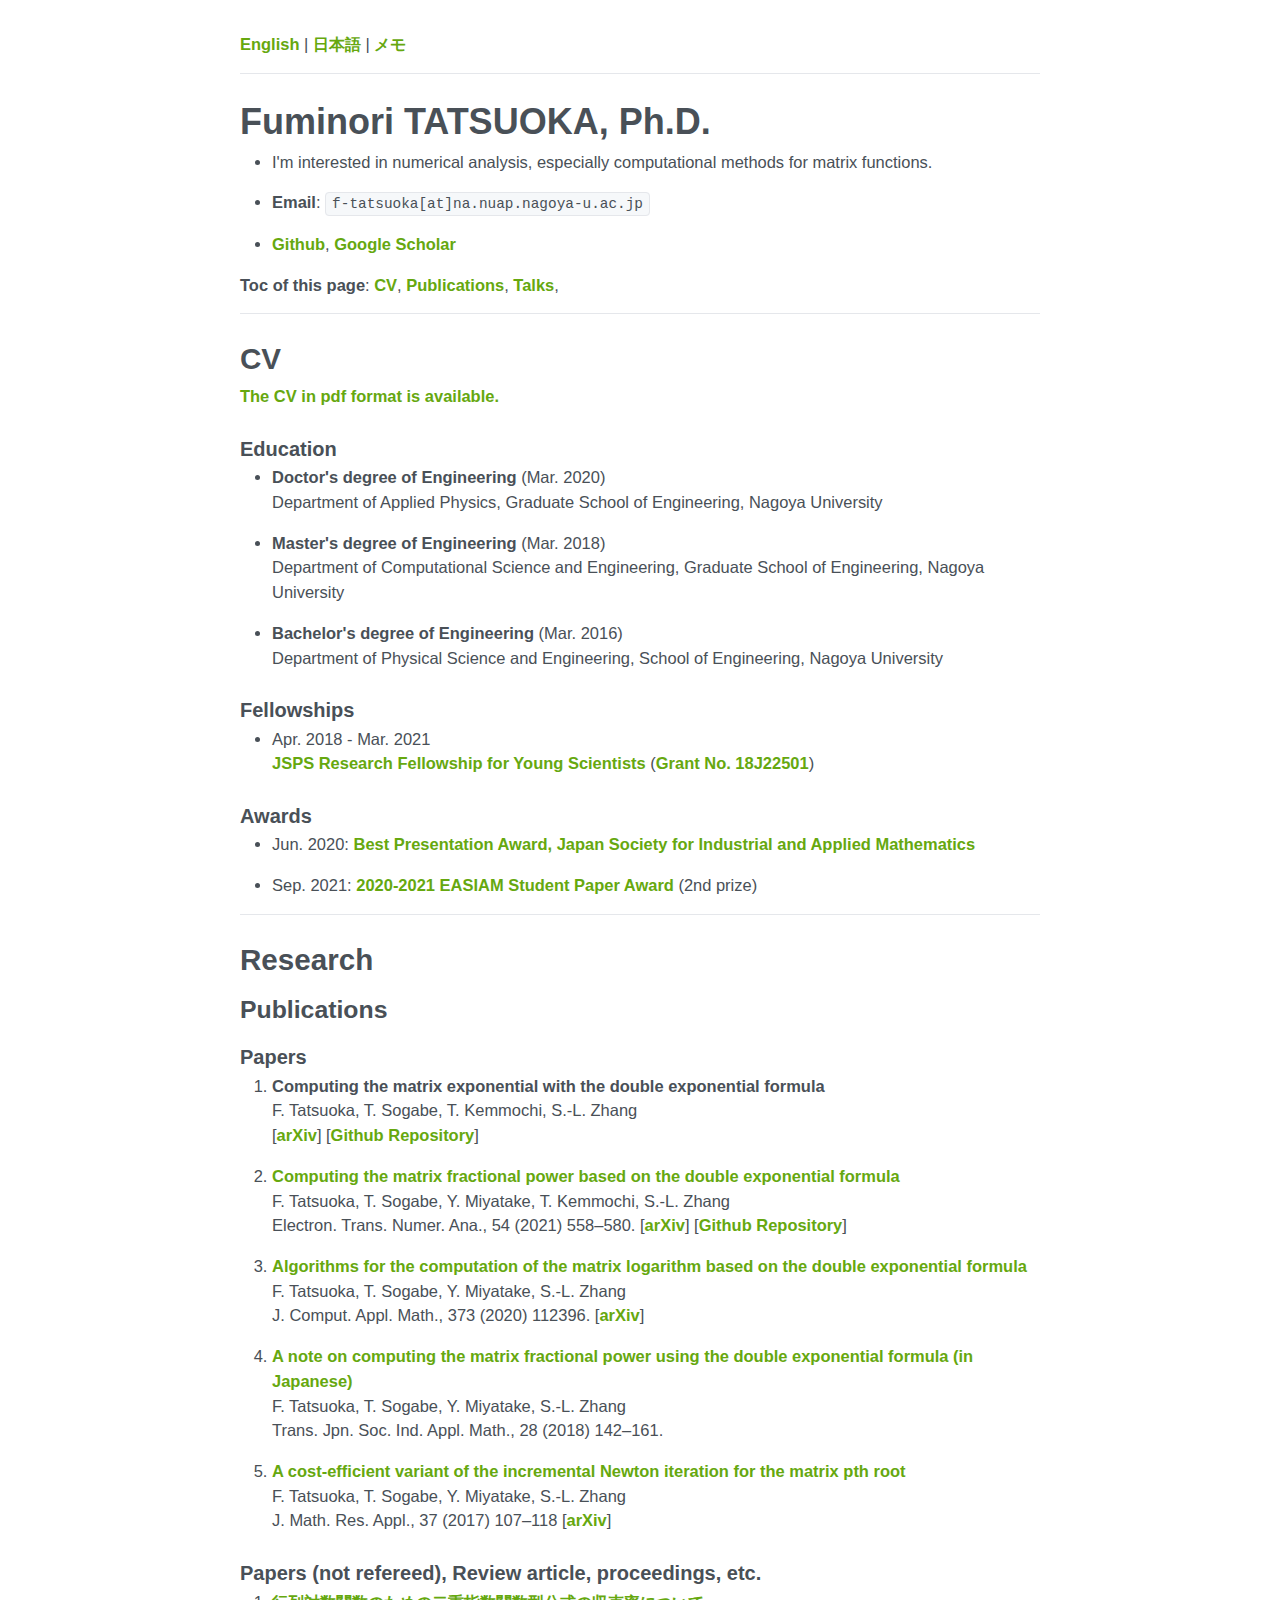
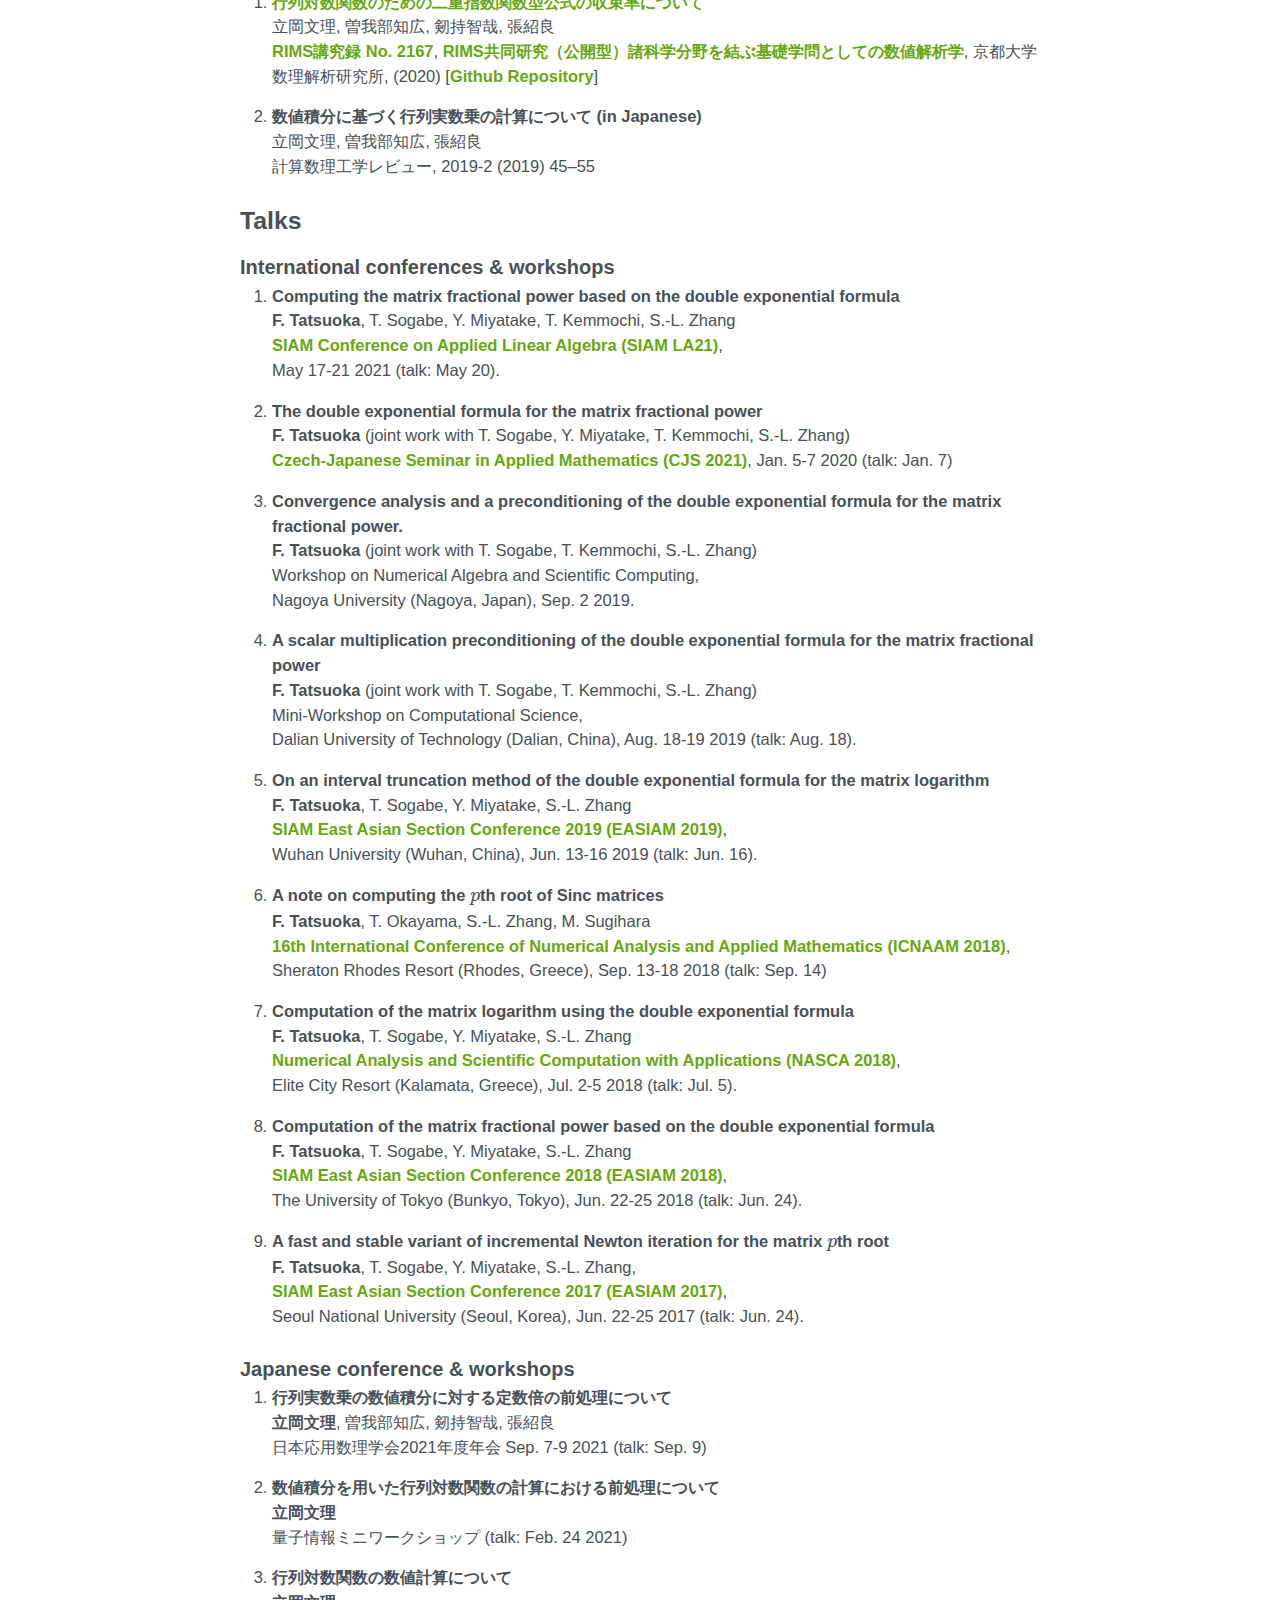
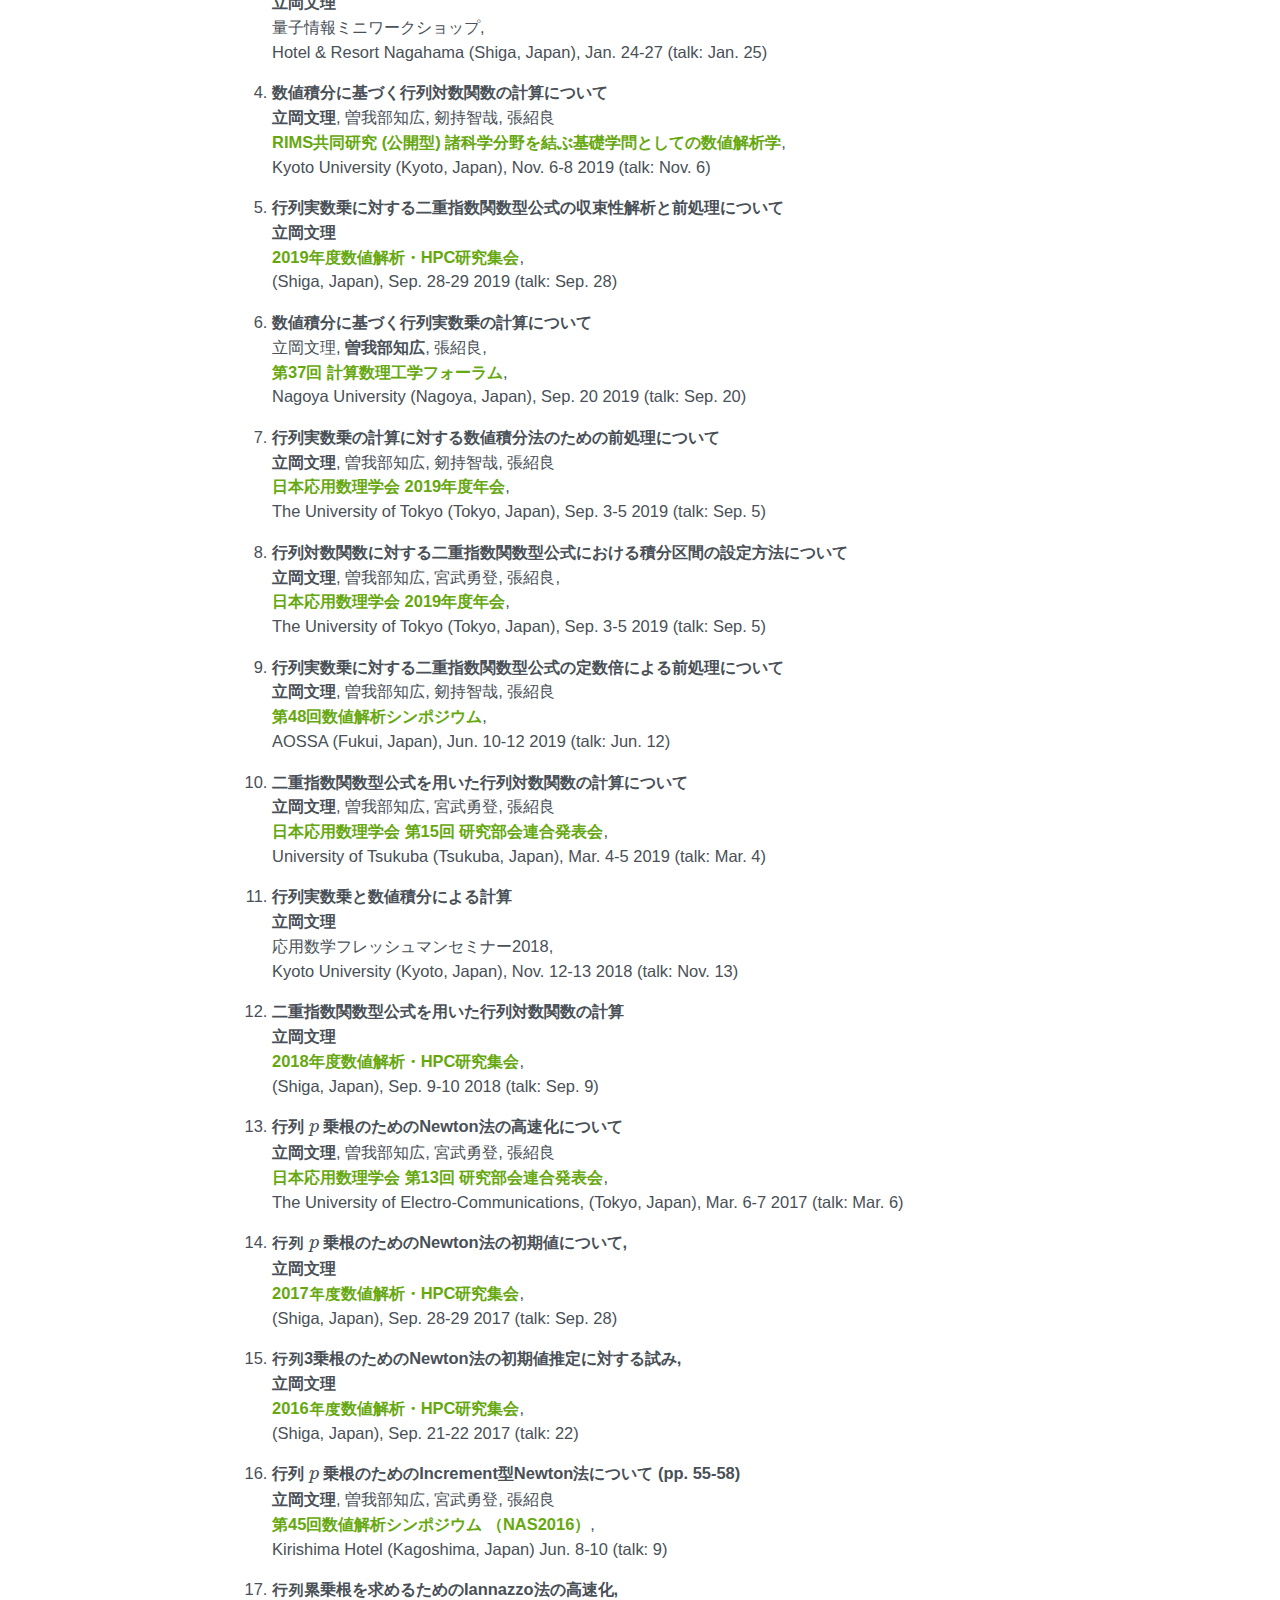
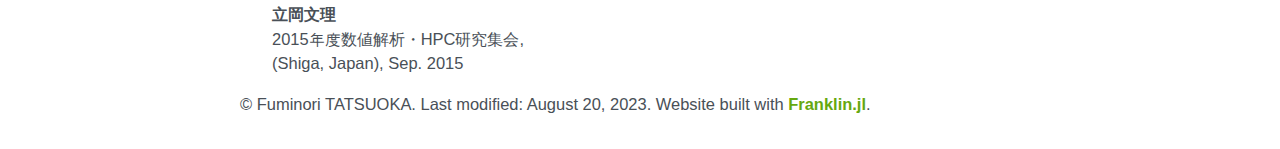
==== commit 0f72eed0: "change files" ====
--- a/index.html
+++ b/index.html
@@ -1 +1 @@
-<!doctype html> <html lang=en > <meta charset=UTF-8 > <meta name=viewport  content="width=device-width, initial-scale=1"> <link rel=stylesheet  href="/libs/katex/katex.min.css"> <link rel=stylesheet  href="/css/new.css"> <title>F. Tatsuoka's page</title> <a href="https://f-ttok.github.io/">English</a> | <a href="https://f-ttok.github.io/ja/">日本語</a> | <a href="https://f-ttok.github.io/memo/">メモ</a> <hr> <div class=franklin-content ><h1 id=fuminori_tatsuoka_phd ><a href="#fuminori_tatsuoka_phd" class=header-anchor >Fuminori TATSUOKA, Ph.D.</a></h1> <ul> <li><p>I&#39;m interested in numerical analysis, especially computational methods for matrix functions.</p> <li><p><strong>Email</strong>: <code>f-tatsuoka&#91;at&#93;na.nuap.nagoya-u.ac.jp</code></p> <li><p><a href="https://github.com/f-ttok">Github</a>, <a href="https://scholar.google.co.jp/citations?user&#61;bM9x5RQAAAAJ">Google Scholar</a></p> </ul> <p><strong>Toc of this page</strong>: <a href="https://f-ttok.github.io/#cv">CV</a>, <a href="https://f-ttok.github.io/#publications">Publications</a>, <a href="https://f-ttok.github.io/#talks">Talks</a>,</p> <hr /> <h2 id=cv ><a href="#cv" class=header-anchor >CV</a></h2> <p><a href="https://1drv.ms/b/s&#33;AlV_wGTSAhTdwgcD116ZP8ZmT_Dj?e&#61;xMUCo7">The CV in pdf format is available.</a></p> <h4 id=education ><a href="#education" class=header-anchor >Education</a></h4> <ul> <li><p><strong>Doctor&#39;s degree of Engineering</strong> &#40;Mar. 2020&#41;<br/>Department of Applied Physics, Graduate School of Engineering, Nagoya University</p> <li><p><strong>Master&#39;s degree of Engineering</strong> &#40;Mar. 2018&#41;<br/>Department of Computational Science and Engineering, Graduate School of Engineering, Nagoya University</p> <li><p><strong>Bachelor&#39;s degree of Engineering</strong> &#40;Mar. 2016&#41;<br/>Department of Physical Science and Engineering, School of Engineering, Nagoya University</p> </ul> <h4 id=fellowships ><a href="#fellowships" class=header-anchor >Fellowships</a></h4> <ul> <li><p>Apr. 2018 - Mar. 2021<br/><a href="https://www.jsps.go.jp/english/index.html">JSPS Research Fellowship for Young Scientists</a> &#40;<a href="https://kaken.nii.ac.jp/en/grant/KAKENHI-PROJECT-18J22501/">Grant No. 18J22501</a>&#41;</p> </ul> <h4 id=awards ><a href="#awards" class=header-anchor >Awards</a></h4> <ul> <li><p>Jun. 2020: <a href="https://www2.jsiam.org/wakate-yusyu2019">Best Presentation Award, Japan Society for Industrial and Applied Mathematics</a></p> <li><p>Sep. 2021: <a href="http://easiam.org/prizes.html">2020-2021 EASIAM Student Paper Award</a> &#40;2nd prize&#41;</p> </ul> <hr /> <h2 id=research ><a href="#research" class=header-anchor >Research</a></h2> <h3 id=publications ><a href="#publications" class=header-anchor >Publications</a></h3> <h4 id=papers ><a href="#papers" class=header-anchor >Papers</a></h4> <ol> <li><p><strong>Computing the matrix exponential based on the double exponential formula</strong><br/>F. Tatsuoka, T. Sogabe, T. Kemmochi, S.-L. Zhang<br/> &#91;<a href="https://arxiv.org/abs/2306.14197">arXiv</a>&#93; &#91;<a href="https://github.com/f-ttok/article-expmde">Github Repository</a>&#93;</p> <li><p><a href="http://doi.org/10.1553/etna_vol54s558">Computing the matrix fractional power based on the double exponential formula</a><br/>F. Tatsuoka, T. Sogabe, Y. Miyatake, T. Kemmochi, S.-L. Zhang<br/>Electron. Trans. Numer. Ana., 54 &#40;2021&#41; 558–580. &#91;<a href="https://arxiv.org/abs/2012.01667">arXiv</a>&#93; &#91;<a href="https://github.com/f-ttok/article-powmde/">Github Repository</a>&#93;</p> <li><p><a href="https://doi.org/10.1016/j.cam.2019.112396">Algorithms for the computation of the matrix logarithm based on the double exponential formula</a><br/>F. Tatsuoka, T. Sogabe, Y. Miyatake, S.-L. Zhang<br/>J. Comput. Appl. Math., 373 &#40;2020&#41; 112396. &#91;<a href="https://arxiv.org/abs/1901.07834">arXiv</a>&#93;</p> <li><p><a href="https://www.jstage.jst.go.jp/article/jsiamt/28/3/28_142/_article/-char/en">A note on computing the matrix fractional power using the double exponential formula &#40;in Japanese&#41;</a><br/>F. Tatsuoka, T. Sogabe, Y. Miyatake, S.-L. Zhang<br/>Trans. Jpn. Soc. Ind. Appl. Math., 28 &#40;2018&#41; 142–161.</p> <li><p><a href="https://doi.org./10.3770/j.issn:2095-2651.2017.01.009">A cost-efficient variant of the incremental Newton iteration for the matrix pth root</a><br/>F. Tatsuoka, T. Sogabe, Y. Miyatake, S.-L. Zhang<br/>J. Math. Res. Appl., 37 &#40;2017&#41; 107–118 &#91;<a href="https://arxiv.org/abs/1611.02848">arXiv</a>&#93;</p> </ol> <h4 id=papers_not_refereed_review_article_proceedings_etc ><a href="#papers_not_refereed_review_article_proceedings_etc" class=header-anchor >Papers &#40;not refereed&#41;, Review article, proceedings, etc.</a></h4> <ol> <li><p><a href="http://www.kurims.kyoto-u.ac.jp/~kyodo/kokyuroku/contents/pdf/2167-01.pdf">行列対数関数のための二重指数関数型公式の収束率について</a><br/>立岡文理, 曽我部知広, 剱持智哉, 張紹良<br/><a href="http://www.kurims.kyoto-u.ac.jp/~kyodo/kokyuroku/contents/2167.html">RIMS講究録 No. 2167</a>, <a href="http://www.sr3.t.u-tokyo.ac.jp/rims2019/program.html">RIMS共同研究（公開型）諸科学分野を結ぶ基礎学問としての数値解析学</a>, 京都大学数理解析研究所, &#40;2020&#41; &#91;<a href="https://github.com/f-ttok/article-rims2019">Github Repository</a>&#93;</p> <li><p><strong>数値積分に基づく行列実数乗の計算について &#40;in Japanese&#41;</strong><br/>立岡文理, 曽我部知広, 張紹良<br/>計算数理工学レビュー, 2019-2 &#40;2019&#41; 45–55</p> </ol> <h3 id=talks ><a href="#talks" class=header-anchor >Talks</a></h3> <h4 id=international_conferences_workshops ><a href="#international_conferences_workshops" class=header-anchor >International conferences &amp; workshops</a></h4> <ol> <li><p><strong>Computing the matrix fractional power based on the double exponential formula</strong><br/><strong>F. Tatsuoka</strong>, T. Sogabe, Y. Miyatake, T. Kemmochi, S.-L. Zhang<br/><a href="https://www.siam.org/conferences/cm/conference/la21">SIAM Conference on Applied Linear Algebra &#40;SIAM LA21&#41;</a>,<br/>May 17-21 2021 &#40;talk: May 20&#41;.</p> <li><p><strong>The double exponential formula for the matrix fractional power</strong><br/><strong>F. Tatsuoka</strong> &#40;joint work with T. Sogabe, Y. Miyatake, T. Kemmochi, S.-L. Zhang&#41;<br/><a href="http://geraldine.fjfi.cvut.cz/cjs2021/">Czech-Japanese Seminar in Applied Mathematics &#40;CJS 2021&#41;</a>, Jan. 5-7 2020 &#40;talk: Jan. 7&#41;</p> <li><p><strong>Convergence analysis and a preconditioning of the double exponential formula for the matrix fractional power.</strong><br/><strong>F. Tatsuoka</strong> &#40;joint work with T. Sogabe, T. Kemmochi, S.-L. Zhang&#41;<br/>Workshop on Numerical Algebra and Scientific Computing,<br/>Nagoya University &#40;Nagoya, Japan&#41;, Sep. 2 2019.</p> <li><p><strong>A scalar multiplication preconditioning of the double exponential formula for the matrix fractional power</strong><br/><strong>F. Tatsuoka</strong> &#40;joint work with T. Sogabe, T. Kemmochi, S.-L. Zhang&#41;<br/>Mini-Workshop on Computational Science,<br/>Dalian University of Technology &#40;Dalian, China&#41;, Aug. 18-19 2019 &#40;talk: Aug. 18&#41;.</p> <li><p><strong>On an interval truncation method of the double exponential formula for the matrix logarithm</strong><br/><strong>F. Tatsuoka</strong>, T. Sogabe, Y. Miyatake, S.-L. Zhang<br/><a href="https://maths.whu.edu.cn/easiam2019/Home.htm">SIAM East Asian Section Conference 2019 &#40;EASIAM 2019&#41;</a>,<br/>Wuhan University &#40;Wuhan, China&#41;, Jun. 13-16 2019 &#40;talk: Jun. 16&#41;.</p> <li><p><strong>A note on computing the <span class=katex ><span class=katex-mathml ><math xmlns="http://www.w3.org/1998/Math/MathML"><semantics><mrow><mi>p</mi></mrow><annotation encoding="application/x-tex">p</annotation></semantics></math></span><span class=katex-html  aria-hidden=true ><span class=base ><span class=strut  style="height:0.625em;vertical-align:-0.19444em;"></span><span class="mord mathdefault">p</span></span></span></span>th root of Sinc matrices</strong><br/><strong>F. Tatsuoka</strong>, T. Okayama, S.-L. Zhang, M. Sugihara<br/><a href="http://icnaam.org/">16th International Conference of Numerical Analysis and Applied Mathematics &#40;ICNAAM 2018&#41;</a>,<br/>Sheraton Rhodes Resort &#40;Rhodes, Greece&#41;, Sep. 13-18 2018 &#40;talk: Sep. 14&#41;</p> <li><p><strong>Computation of the matrix logarithm using the double exponential formula</strong><br/><strong>F. Tatsuoka</strong>, T. Sogabe, Y. Miyatake, S.-L. Zhang<br/><a href="http://nasca18.math.uoa.gr/">Numerical Analysis and Scientific Computation with Applications &#40;NASCA 2018&#41;</a>,<br/>Elite City Resort &#40;Kalamata, Greece&#41;, Jul. 2-5 2018 &#40;talk: Jul. 5&#41;.</p> <li><p><strong>Computation of the matrix fractional power based on the double exponential formula</strong><br/><strong>F. Tatsuoka</strong>, T. Sogabe, Y. Miyatake, S.-L. Zhang<br/><a href="http://sr3.t.u-tokyo.ac.jp/EASIAM2018/">SIAM East Asian Section Conference 2018 &#40;EASIAM 2018&#41;</a>,<br/>The University of Tokyo &#40;Bunkyo, Tokyo&#41;, Jun. 22-25 2018 &#40;talk: Jun. 24&#41;.</p> <li><p><strong>A fast and stable variant of incremental Newton iteration for the matrix <span class=katex ><span class=katex-mathml ><math xmlns="http://www.w3.org/1998/Math/MathML"><semantics><mrow><mi>p</mi></mrow><annotation encoding="application/x-tex">p</annotation></semantics></math></span><span class=katex-html  aria-hidden=true ><span class=base ><span class=strut  style="height:0.625em;vertical-align:-0.19444em;"></span><span class="mord mathdefault">p</span></span></span></span>th root</strong><br/><strong>F. Tatsuoka</strong>, T. Sogabe, Y. Miyatake, S.-L. Zhang,<br/><a href="http://conference.math.snu.ac.kr/EASIAM2017">SIAM East Asian Section Conference 2017 &#40;EASIAM 2017&#41;</a>,<br/>Seoul National University &#40;Seoul, Korea&#41;, Jun. 22-25 2017 &#40;talk: Jun. 24&#41;.</p> </ol> <h4 id=japanese_conference_workshops ><a href="#japanese_conference_workshops" class=header-anchor >Japanese conference &amp; workshops</a></h4> <ol> <li><p><strong>行列実数乗の数値積分に対する定数倍の前処理について</strong><br/><strong>立岡文理</strong>, 曽我部知広, 剱持智哉, 張紹良<br/>日本応用数理学会2021年度年会 Sep. 7-9 2021 &#40;talk: Sep. 9&#41;</p> <li><p><strong>数値積分を用いた行列対数関数の計算における前処理について</strong><br/><strong>立岡文理</strong><br/>量子情報ミニワークショップ &#40;talk: Feb. 24 2021&#41;</p> <li><p><strong>行列対数関数の数値計算について</strong><br/><strong>立岡文理</strong><br/>量子情報ミニワークショップ,<br/>Hotel &amp; Resort Nagahama &#40;Shiga, Japan&#41;, Jan. 24-27 &#40;talk: Jan. 25&#41;</p> <li><p><strong>数値積分に基づく行列対数関数の計算について</strong><br/><strong>立岡文理</strong>, 曽我部知広, 剱持智哉, 張紹良<br/><a href="http://www.sr3.t.u-tokyo.ac.jp/rims2019/">RIMS共同研究 &#40;公開型&#41; 諸科学分野を結ぶ基礎学問としての数値解析学</a>,<br/>Kyoto University &#40;Kyoto, Japan&#41;, Nov. 6-8 2019 &#40;talk: Nov. 6&#41;</p> <li><p><strong>行列実数乗に対する二重指数関数型公式の収束性解析と前処理について</strong><br/><strong>立岡文理</strong><br/><a href="http://www.hpc.itc.nagoya-u.ac.jp/biwako/2019/index.html">2019年度数値解析・HPC研究集会</a>,<br/>&#40;Shiga, Japan&#41;, Sep. 28-29 2019 &#40;talk: Sep. 28&#41;</p> <li><p><strong>数値積分に基づく行列実数乗の計算について</strong><br/>立岡文理, <strong>曽我部知広</strong>, 張紹良,<br/><a href="http://www.matsumoto.nuem.nagoya-u.ac.jp/jascome/event/study/study.html">第37回 計算数理工学フォーラム</a>,<br/>Nagoya University &#40;Nagoya, Japan&#41;, Sep. 20 2019 &#40;talk: Sep. 20&#41;</p> <li><p><strong>行列実数乗の計算に対する数値積分法のための前処理について</strong><br/><strong>立岡文理</strong>, 曽我部知広, 剱持智哉, 張紹良<br/><a href="https://annual2019.jsiam.org">日本応用数理学会 2019年度年会</a>,<br/>The University of Tokyo &#40;Tokyo, Japan&#41;, Sep. 3-5 2019 &#40;talk: Sep. 5&#41;</p> <li><p><strong>行列対数関数に対する二重指数関数型公式における積分区間の設定方法について</strong><br/><strong>立岡文理</strong>, 曽我部知広, 宮武勇登, 張紹良,<br/><a href="https://annual2019.jsiam.org">日本応用数理学会 2019年度年会</a>,<br/>The University of Tokyo &#40;Tokyo, Japan&#41;, Sep. 3-5 2019 &#40;talk: Sep. 5&#41;</p> <li><p><strong>行列実数乗に対する二重指数関数型公式の定数倍による前処理について</strong><br/><strong>立岡文理</strong>, 曽我部知広, 剱持智哉, 張紹良<br/><a href="http://www.na.scitec.kobe-u.ac.jp/nas2019/index.html">第48回数値解析シンポジウム</a>,<br/>AOSSA &#40;Fukui, Japan&#41;, Jun. 10-12 2019 &#40;talk: Jun. 12&#41;</p> <li><p><strong>二重指数関数型公式を用いた行列対数関数の計算について</strong><br/><strong>立岡文理</strong>, 曽我部知広, 宮武勇登, 張紹良<br/><a href="http://union2019.jsiam.org/">日本応用数理学会 第15回 研究部会連合発表会</a>,<br/>University of Tsukuba &#40;Tsukuba, Japan&#41;, Mar. 4-5 2019 &#40;talk: Mar. 4&#41;</p> <li><p><strong>行列実数乗と数値積分による計算</strong><br/><strong>立岡文理</strong><br/>応用数学フレッシュマンセミナー2018,<br/>Kyoto University &#40;Kyoto, Japan&#41;, Nov. 12-13 2018 &#40;talk: Nov. 13&#41;</p> <li><p><strong>二重指数関数型公式を用いた行列対数関数の計算</strong><br/><strong>立岡文理</strong><br/><a href="http://www.na.scitec.kobe-u.ac.jp/~yaguchi/naow2018/">2018年度数値解析・HPC研究集会</a>,<br/>&#40;Shiga, Japan&#41;, Sep. 9-10 2018 &#40;talk: Sep. 9&#41;</p> <li><p><strong>行列 <span class=katex ><span class=katex-mathml ><math xmlns="http://www.w3.org/1998/Math/MathML"><semantics><mrow><mi>p</mi></mrow><annotation encoding="application/x-tex">p</annotation></semantics></math></span><span class=katex-html  aria-hidden=true ><span class=base ><span class=strut  style="height:0.625em;vertical-align:-0.19444em;"></span><span class="mord mathdefault">p</span></span></span></span> 乗根のためのNewton法の高速化について</strong><br/><strong>立岡文理</strong>, 曽我部知広, 宮武勇登, 張紹良<br/><a href="http://union2017.jsiam.org/">日本応用数理学会 第13回 研究部会連合発表会</a>,<br/>The University of Electro-Communications, &#40;Tokyo, Japan&#41;, Mar. 6-7 2017 &#40;talk: Mar. 6&#41;</p> <li><p><strong>行列 <span class=katex ><span class=katex-mathml ><math xmlns="http://www.w3.org/1998/Math/MathML"><semantics><mrow><mi>p</mi></mrow><annotation encoding="application/x-tex">p</annotation></semantics></math></span><span class=katex-html  aria-hidden=true ><span class=base ><span class=strut  style="height:0.625em;vertical-align:-0.19444em;"></span><span class="mord mathdefault">p</span></span></span></span> 乗根のためのNewton法の初期値について,</strong><br/><strong>立岡文理</strong><br/><a href="http://na.nuap.nagoya-u.ac.jp/~naow2017/">2017年度数値解析・HPC研究集会</a>,<br/>&#40;Shiga, Japan&#41;, Sep. 28-29 2017 &#40;talk: Sep. 28&#41;</p> <li><p><strong>行列3乗根のためのNewton法の初期値推定に対する試み,</strong><br/><strong>立岡文理</strong><br/><a href="http://www.na.scitec.kobe-u.ac.jp/~yaguchi/naow2016/">2016年度数値解析・HPC研究集会</a>,<br/>&#40;Shiga, Japan&#41;, Sep. 21-22 2017 &#40;talk: 22&#41;</p> <li><p><strong>行列 <span class=katex ><span class=katex-mathml ><math xmlns="http://www.w3.org/1998/Math/MathML"><semantics><mrow><mi>p</mi></mrow><annotation encoding="application/x-tex">p</annotation></semantics></math></span><span class=katex-html  aria-hidden=true ><span class=base ><span class=strut  style="height:0.625em;vertical-align:-0.19444em;"></span><span class="mord mathdefault">p</span></span></span></span> 乗根のためのIncrement型Newton法について &#40;pp. 55-58&#41;</strong><br/><strong>立岡文理</strong>, 曽我部知広, 宮武勇登, 張紹良<br/><a href="http://www.nas.sr3.t.u-tokyo.ac.jp/">第45回数値解析シンポジウム （NAS2016）</a>,<br/>Kirishima Hotel &#40;Kagoshima, Japan&#41; Jun. 8-10 &#40;talk: 9&#41;</p> <li><p><strong>行列累乗根を求めるためのIannazzo法の高速化,</strong><br/><strong>立岡文理</strong><br/>2015年度数値解析・HPC研究集会,<br/>&#40;Shiga, Japan&#41;, Sep. 2015</p> </ol> <div class=page-foot > <div class=copyright > &copy; Fuminori TATSUOKA. Last modified: August 20, 2023. Website built with <a href="https://github.com/tlienart/Franklin.jl">Franklin.jl</a>. </div> </div> </div>+<!doctype html> <html lang=en > <meta charset=UTF-8 > <meta name=viewport  content="width=device-width, initial-scale=1"> <link rel=stylesheet  href="/libs/katex/katex.min.css"> <link rel=stylesheet  href="/css/new.css"> <title>F. Tatsuoka's page</title> <a href="https://f-ttok.github.io/">English</a> | <a href="https://f-ttok.github.io/ja/">日本語</a> | <a href="https://f-ttok.github.io/memo/">メモ</a> <hr> <div class=franklin-content ><h1 id=fuminori_tatsuoka_phd ><a href="#fuminori_tatsuoka_phd" class=header-anchor >Fuminori TATSUOKA, Ph.D.</a></h1> <ul> <li><p>I&#39;m interested in numerical analysis, especially computational methods for matrix functions.</p> <li><p><strong>Email</strong>: <code>f-tatsuoka&#91;at&#93;na.nuap.nagoya-u.ac.jp</code></p> <li><p><a href="https://github.com/f-ttok">Github</a>, <a href="https://scholar.google.co.jp/citations?user&#61;bM9x5RQAAAAJ">Google Scholar</a></p> </ul> <p><strong>Toc of this page</strong>: <a href="https://f-ttok.github.io/#cv">CV</a>, <a href="https://f-ttok.github.io/#publications">Publications</a>, <a href="https://f-ttok.github.io/#talks">Talks</a>,</p> <hr /> <h2 id=cv ><a href="#cv" class=header-anchor >CV</a></h2> <p><a href="https://1drv.ms/b/s&#33;AlV_wGTSAhTdwgcD116ZP8ZmT_Dj?e&#61;xMUCo7">The CV in pdf format is available.</a></p> <h4 id=education ><a href="#education" class=header-anchor >Education</a></h4> <ul> <li><p><strong>Doctor&#39;s degree of Engineering</strong> &#40;Mar. 2020&#41;<br/>Department of Applied Physics, Graduate School of Engineering, Nagoya University</p> <li><p><strong>Master&#39;s degree of Engineering</strong> &#40;Mar. 2018&#41;<br/>Department of Computational Science and Engineering, Graduate School of Engineering, Nagoya University</p> <li><p><strong>Bachelor&#39;s degree of Engineering</strong> &#40;Mar. 2016&#41;<br/>Department of Physical Science and Engineering, School of Engineering, Nagoya University</p> </ul> <h4 id=fellowships ><a href="#fellowships" class=header-anchor >Fellowships</a></h4> <ul> <li><p>Apr. 2018 - Mar. 2021<br/><a href="https://www.jsps.go.jp/english/index.html">JSPS Research Fellowship for Young Scientists</a> &#40;<a href="https://kaken.nii.ac.jp/en/grant/KAKENHI-PROJECT-18J22501/">Grant No. 18J22501</a>&#41;</p> </ul> <h4 id=awards ><a href="#awards" class=header-anchor >Awards</a></h4> <ul> <li><p>Jun. 2020: <a href="https://www2.jsiam.org/wakate-yusyu2019">Best Presentation Award, Japan Society for Industrial and Applied Mathematics</a></p> <li><p>Sep. 2021: <a href="http://easiam.org/prizes.html">2020-2021 EASIAM Student Paper Award</a> &#40;2nd prize&#41;</p> </ul> <hr /> <h2 id=research ><a href="#research" class=header-anchor >Research</a></h2> <h3 id=publications ><a href="#publications" class=header-anchor >Publications</a></h3> <h4 id=papers ><a href="#papers" class=header-anchor >Papers</a></h4> <ol> <li><p><strong>Computing the matrix exponential with the double exponential formula</strong><br/>F. Tatsuoka, T. Sogabe, T. Kemmochi, S.-L. Zhang<br/> &#91;<a href="https://arxiv.org/abs/2306.14197">arXiv</a>&#93; &#91;<a href="https://github.com/f-ttok/article-expmde">Github Repository</a>&#93;</p> <li><p><a href="http://doi.org/10.1553/etna_vol54s558">Computing the matrix fractional power based on the double exponential formula</a><br/>F. Tatsuoka, T. Sogabe, Y. Miyatake, T. Kemmochi, S.-L. Zhang<br/>Electron. Trans. Numer. Ana., 54 &#40;2021&#41; 558–580. &#91;<a href="https://arxiv.org/abs/2012.01667">arXiv</a>&#93; &#91;<a href="https://github.com/f-ttok/article-powmde/">Github Repository</a>&#93;</p> <li><p><a href="https://doi.org/10.1016/j.cam.2019.112396">Algorithms for the computation of the matrix logarithm based on the double exponential formula</a><br/>F. Tatsuoka, T. Sogabe, Y. Miyatake, S.-L. Zhang<br/>J. Comput. Appl. Math., 373 &#40;2020&#41; 112396. &#91;<a href="https://arxiv.org/abs/1901.07834">arXiv</a>&#93;</p> <li><p><a href="https://www.jstage.jst.go.jp/article/jsiamt/28/3/28_142/_article/-char/en">A note on computing the matrix fractional power using the double exponential formula &#40;in Japanese&#41;</a><br/>F. Tatsuoka, T. Sogabe, Y. Miyatake, S.-L. Zhang<br/>Trans. Jpn. Soc. Ind. Appl. Math., 28 &#40;2018&#41; 142–161.</p> <li><p><a href="https://doi.org./10.3770/j.issn:2095-2651.2017.01.009">A cost-efficient variant of the incremental Newton iteration for the matrix pth root</a><br/>F. Tatsuoka, T. Sogabe, Y. Miyatake, S.-L. Zhang<br/>J. Math. Res. Appl., 37 &#40;2017&#41; 107–118 &#91;<a href="https://arxiv.org/abs/1611.02848">arXiv</a>&#93;</p> </ol> <h4 id=papers_not_refereed_review_article_proceedings_etc ><a href="#papers_not_refereed_review_article_proceedings_etc" class=header-anchor >Papers &#40;not refereed&#41;, Review article, proceedings, etc.</a></h4> <ol> <li><p><a href="http://www.kurims.kyoto-u.ac.jp/~kyodo/kokyuroku/contents/pdf/2167-01.pdf">行列対数関数のための二重指数関数型公式の収束率について</a><br/>立岡文理, 曽我部知広, 剱持智哉, 張紹良<br/><a href="http://www.kurims.kyoto-u.ac.jp/~kyodo/kokyuroku/contents/2167.html">RIMS講究録 No. 2167</a>, <a href="http://www.sr3.t.u-tokyo.ac.jp/rims2019/program.html">RIMS共同研究（公開型）諸科学分野を結ぶ基礎学問としての数値解析学</a>, 京都大学数理解析研究所, &#40;2020&#41; &#91;<a href="https://github.com/f-ttok/article-rims2019">Github Repository</a>&#93;</p> <li><p><strong>数値積分に基づく行列実数乗の計算について &#40;in Japanese&#41;</strong><br/>立岡文理, 曽我部知広, 張紹良<br/>計算数理工学レビュー, 2019-2 &#40;2019&#41; 45–55</p> </ol> <h3 id=talks ><a href="#talks" class=header-anchor >Talks</a></h3> <h4 id=international_conferences_workshops ><a href="#international_conferences_workshops" class=header-anchor >International conferences &amp; workshops</a></h4> <ol> <li><p><strong>Computing the matrix fractional power based on the double exponential formula</strong><br/><strong>F. Tatsuoka</strong>, T. Sogabe, Y. Miyatake, T. Kemmochi, S.-L. Zhang<br/><a href="https://www.siam.org/conferences/cm/conference/la21">SIAM Conference on Applied Linear Algebra &#40;SIAM LA21&#41;</a>,<br/>May 17-21 2021 &#40;talk: May 20&#41;.</p> <li><p><strong>The double exponential formula for the matrix fractional power</strong><br/><strong>F. Tatsuoka</strong> &#40;joint work with T. Sogabe, Y. Miyatake, T. Kemmochi, S.-L. Zhang&#41;<br/><a href="http://geraldine.fjfi.cvut.cz/cjs2021/">Czech-Japanese Seminar in Applied Mathematics &#40;CJS 2021&#41;</a>, Jan. 5-7 2020 &#40;talk: Jan. 7&#41;</p> <li><p><strong>Convergence analysis and a preconditioning of the double exponential formula for the matrix fractional power.</strong><br/><strong>F. Tatsuoka</strong> &#40;joint work with T. Sogabe, T. Kemmochi, S.-L. Zhang&#41;<br/>Workshop on Numerical Algebra and Scientific Computing,<br/>Nagoya University &#40;Nagoya, Japan&#41;, Sep. 2 2019.</p> <li><p><strong>A scalar multiplication preconditioning of the double exponential formula for the matrix fractional power</strong><br/><strong>F. Tatsuoka</strong> &#40;joint work with T. Sogabe, T. Kemmochi, S.-L. Zhang&#41;<br/>Mini-Workshop on Computational Science,<br/>Dalian University of Technology &#40;Dalian, China&#41;, Aug. 18-19 2019 &#40;talk: Aug. 18&#41;.</p> <li><p><strong>On an interval truncation method of the double exponential formula for the matrix logarithm</strong><br/><strong>F. Tatsuoka</strong>, T. Sogabe, Y. Miyatake, S.-L. Zhang<br/><a href="https://maths.whu.edu.cn/easiam2019/Home.htm">SIAM East Asian Section Conference 2019 &#40;EASIAM 2019&#41;</a>,<br/>Wuhan University &#40;Wuhan, China&#41;, Jun. 13-16 2019 &#40;talk: Jun. 16&#41;.</p> <li><p><strong>A note on computing the <span class=katex ><span class=katex-mathml ><math xmlns="http://www.w3.org/1998/Math/MathML"><semantics><mrow><mi>p</mi></mrow><annotation encoding="application/x-tex">p</annotation></semantics></math></span><span class=katex-html  aria-hidden=true ><span class=base ><span class=strut  style="height:0.625em;vertical-align:-0.19444em;"></span><span class="mord mathdefault">p</span></span></span></span>th root of Sinc matrices</strong><br/><strong>F. Tatsuoka</strong>, T. Okayama, S.-L. Zhang, M. Sugihara<br/><a href="http://icnaam.org/">16th International Conference of Numerical Analysis and Applied Mathematics &#40;ICNAAM 2018&#41;</a>,<br/>Sheraton Rhodes Resort &#40;Rhodes, Greece&#41;, Sep. 13-18 2018 &#40;talk: Sep. 14&#41;</p> <li><p><strong>Computation of the matrix logarithm using the double exponential formula</strong><br/><strong>F. Tatsuoka</strong>, T. Sogabe, Y. Miyatake, S.-L. Zhang<br/><a href="http://nasca18.math.uoa.gr/">Numerical Analysis and Scientific Computation with Applications &#40;NASCA 2018&#41;</a>,<br/>Elite City Resort &#40;Kalamata, Greece&#41;, Jul. 2-5 2018 &#40;talk: Jul. 5&#41;.</p> <li><p><strong>Computation of the matrix fractional power based on the double exponential formula</strong><br/><strong>F. Tatsuoka</strong>, T. Sogabe, Y. Miyatake, S.-L. Zhang<br/><a href="http://sr3.t.u-tokyo.ac.jp/EASIAM2018/">SIAM East Asian Section Conference 2018 &#40;EASIAM 2018&#41;</a>,<br/>The University of Tokyo &#40;Bunkyo, Tokyo&#41;, Jun. 22-25 2018 &#40;talk: Jun. 24&#41;.</p> <li><p><strong>A fast and stable variant of incremental Newton iteration for the matrix <span class=katex ><span class=katex-mathml ><math xmlns="http://www.w3.org/1998/Math/MathML"><semantics><mrow><mi>p</mi></mrow><annotation encoding="application/x-tex">p</annotation></semantics></math></span><span class=katex-html  aria-hidden=true ><span class=base ><span class=strut  style="height:0.625em;vertical-align:-0.19444em;"></span><span class="mord mathdefault">p</span></span></span></span>th root</strong><br/><strong>F. Tatsuoka</strong>, T. Sogabe, Y. Miyatake, S.-L. Zhang,<br/><a href="http://conference.math.snu.ac.kr/EASIAM2017">SIAM East Asian Section Conference 2017 &#40;EASIAM 2017&#41;</a>,<br/>Seoul National University &#40;Seoul, Korea&#41;, Jun. 22-25 2017 &#40;talk: Jun. 24&#41;.</p> </ol> <h4 id=japanese_conference_workshops ><a href="#japanese_conference_workshops" class=header-anchor >Japanese conference &amp; workshops</a></h4> <ol> <li><p><strong>行列実数乗の数値積分に対する定数倍の前処理について</strong><br/><strong>立岡文理</strong>, 曽我部知広, 剱持智哉, 張紹良<br/>日本応用数理学会2021年度年会 Sep. 7-9 2021 &#40;talk: Sep. 9&#41;</p> <li><p><strong>数値積分を用いた行列対数関数の計算における前処理について</strong><br/><strong>立岡文理</strong><br/>量子情報ミニワークショップ &#40;talk: Feb. 24 2021&#41;</p> <li><p><strong>行列対数関数の数値計算について</strong><br/><strong>立岡文理</strong><br/>量子情報ミニワークショップ,<br/>Hotel &amp; Resort Nagahama &#40;Shiga, Japan&#41;, Jan. 24-27 &#40;talk: Jan. 25&#41;</p> <li><p><strong>数値積分に基づく行列対数関数の計算について</strong><br/><strong>立岡文理</strong>, 曽我部知広, 剱持智哉, 張紹良<br/><a href="http://www.sr3.t.u-tokyo.ac.jp/rims2019/">RIMS共同研究 &#40;公開型&#41; 諸科学分野を結ぶ基礎学問としての数値解析学</a>,<br/>Kyoto University &#40;Kyoto, Japan&#41;, Nov. 6-8 2019 &#40;talk: Nov. 6&#41;</p> <li><p><strong>行列実数乗に対する二重指数関数型公式の収束性解析と前処理について</strong><br/><strong>立岡文理</strong><br/><a href="http://www.hpc.itc.nagoya-u.ac.jp/biwako/2019/index.html">2019年度数値解析・HPC研究集会</a>,<br/>&#40;Shiga, Japan&#41;, Sep. 28-29 2019 &#40;talk: Sep. 28&#41;</p> <li><p><strong>数値積分に基づく行列実数乗の計算について</strong><br/>立岡文理, <strong>曽我部知広</strong>, 張紹良,<br/><a href="http://www.matsumoto.nuem.nagoya-u.ac.jp/jascome/event/study/study.html">第37回 計算数理工学フォーラム</a>,<br/>Nagoya University &#40;Nagoya, Japan&#41;, Sep. 20 2019 &#40;talk: Sep. 20&#41;</p> <li><p><strong>行列実数乗の計算に対する数値積分法のための前処理について</strong><br/><strong>立岡文理</strong>, 曽我部知広, 剱持智哉, 張紹良<br/><a href="https://annual2019.jsiam.org">日本応用数理学会 2019年度年会</a>,<br/>The University of Tokyo &#40;Tokyo, Japan&#41;, Sep. 3-5 2019 &#40;talk: Sep. 5&#41;</p> <li><p><strong>行列対数関数に対する二重指数関数型公式における積分区間の設定方法について</strong><br/><strong>立岡文理</strong>, 曽我部知広, 宮武勇登, 張紹良,<br/><a href="https://annual2019.jsiam.org">日本応用数理学会 2019年度年会</a>,<br/>The University of Tokyo &#40;Tokyo, Japan&#41;, Sep. 3-5 2019 &#40;talk: Sep. 5&#41;</p> <li><p><strong>行列実数乗に対する二重指数関数型公式の定数倍による前処理について</strong><br/><strong>立岡文理</strong>, 曽我部知広, 剱持智哉, 張紹良<br/><a href="http://www.na.scitec.kobe-u.ac.jp/nas2019/index.html">第48回数値解析シンポジウム</a>,<br/>AOSSA &#40;Fukui, Japan&#41;, Jun. 10-12 2019 &#40;talk: Jun. 12&#41;</p> <li><p><strong>二重指数関数型公式を用いた行列対数関数の計算について</strong><br/><strong>立岡文理</strong>, 曽我部知広, 宮武勇登, 張紹良<br/><a href="http://union2019.jsiam.org/">日本応用数理学会 第15回 研究部会連合発表会</a>,<br/>University of Tsukuba &#40;Tsukuba, Japan&#41;, Mar. 4-5 2019 &#40;talk: Mar. 4&#41;</p> <li><p><strong>行列実数乗と数値積分による計算</strong><br/><strong>立岡文理</strong><br/>応用数学フレッシュマンセミナー2018,<br/>Kyoto University &#40;Kyoto, Japan&#41;, Nov. 12-13 2018 &#40;talk: Nov. 13&#41;</p> <li><p><strong>二重指数関数型公式を用いた行列対数関数の計算</strong><br/><strong>立岡文理</strong><br/><a href="http://www.na.scitec.kobe-u.ac.jp/~yaguchi/naow2018/">2018年度数値解析・HPC研究集会</a>,<br/>&#40;Shiga, Japan&#41;, Sep. 9-10 2018 &#40;talk: Sep. 9&#41;</p> <li><p><strong>行列 <span class=katex ><span class=katex-mathml ><math xmlns="http://www.w3.org/1998/Math/MathML"><semantics><mrow><mi>p</mi></mrow><annotation encoding="application/x-tex">p</annotation></semantics></math></span><span class=katex-html  aria-hidden=true ><span class=base ><span class=strut  style="height:0.625em;vertical-align:-0.19444em;"></span><span class="mord mathdefault">p</span></span></span></span> 乗根のためのNewton法の高速化について</strong><br/><strong>立岡文理</strong>, 曽我部知広, 宮武勇登, 張紹良<br/><a href="http://union2017.jsiam.org/">日本応用数理学会 第13回 研究部会連合発表会</a>,<br/>The University of Electro-Communications, &#40;Tokyo, Japan&#41;, Mar. 6-7 2017 &#40;talk: Mar. 6&#41;</p> <li><p><strong>行列 <span class=katex ><span class=katex-mathml ><math xmlns="http://www.w3.org/1998/Math/MathML"><semantics><mrow><mi>p</mi></mrow><annotation encoding="application/x-tex">p</annotation></semantics></math></span><span class=katex-html  aria-hidden=true ><span class=base ><span class=strut  style="height:0.625em;vertical-align:-0.19444em;"></span><span class="mord mathdefault">p</span></span></span></span> 乗根のためのNewton法の初期値について,</strong><br/><strong>立岡文理</strong><br/><a href="http://na.nuap.nagoya-u.ac.jp/~naow2017/">2017年度数値解析・HPC研究集会</a>,<br/>&#40;Shiga, Japan&#41;, Sep. 28-29 2017 &#40;talk: Sep. 28&#41;</p> <li><p><strong>行列3乗根のためのNewton法の初期値推定に対する試み,</strong><br/><strong>立岡文理</strong><br/><a href="http://www.na.scitec.kobe-u.ac.jp/~yaguchi/naow2016/">2016年度数値解析・HPC研究集会</a>,<br/>&#40;Shiga, Japan&#41;, Sep. 21-22 2017 &#40;talk: 22&#41;</p> <li><p><strong>行列 <span class=katex ><span class=katex-mathml ><math xmlns="http://www.w3.org/1998/Math/MathML"><semantics><mrow><mi>p</mi></mrow><annotation encoding="application/x-tex">p</annotation></semantics></math></span><span class=katex-html  aria-hidden=true ><span class=base ><span class=strut  style="height:0.625em;vertical-align:-0.19444em;"></span><span class="mord mathdefault">p</span></span></span></span> 乗根のためのIncrement型Newton法について &#40;pp. 55-58&#41;</strong><br/><strong>立岡文理</strong>, 曽我部知広, 宮武勇登, 張紹良<br/><a href="http://www.nas.sr3.t.u-tokyo.ac.jp/">第45回数値解析シンポジウム （NAS2016）</a>,<br/>Kirishima Hotel &#40;Kagoshima, Japan&#41; Jun. 8-10 &#40;talk: 9&#41;</p> <li><p><strong>行列累乗根を求めるためのIannazzo法の高速化,</strong><br/><strong>立岡文理</strong><br/>2015年度数値解析・HPC研究集会,<br/>&#40;Shiga, Japan&#41;, Sep. 2015</p> </ol> <div class=page-foot > <div class=copyright > &copy; Fuminori TATSUOKA. Last modified: August 20, 2023. Website built with <a href="https://github.com/tlienart/Franklin.jl">Franklin.jl</a>. </div> </div> </div>--- a/css/new.css
+++ b/css/new.css
@@ -1 +1,3 @@
-@charset "utf-8";:root{--nc-font-sans:'Inter',-apple-system,BlinkMacSystemFont,'Segoe UI',Roboto,Oxygen,Ubuntu,Cantarell,'Open Sans','Helvetica Neue',"Noto Sans JP","Meiryo",sans-serif,"Apple Color Emoji","Segoe UI Emoji","Segoe UI Symbol";--nc-font-mono:"Roboto Mono","Fira Code",monaco,'Ubuntu Mono',Consolas,'Liberation Mono','Courier New',Courier,monospace;--nc-tx-1:#343a40;--nc-tx-2:#495057;--nc-bg-1:#FFF;--nc-bg-2:#F6F8FA;--nc-bg-3:#E5E7EB;--nc-lk-1:#66a80f;--nc-lk-2:#82c91e;--nc-lk-tx:#FFF;--nc-ac-1:#e9fac8;--nc-ac-tx:#0C4047}*{margin:0;padding:0}address,area,article,aside,audio,blockquote,datalist,details,dl,fieldset,figure,form,input,iframe,img,meter,nav,ol,optgroup,option,output,p,pre,progress,ruby,section,table,textarea,ul,video{margin-bottom:1rem}html,input,select,button{font-family:var(--nc-font-sans)}body{margin:0 auto;max-width:800px;padding:2rem;border-radius:6px;overflow-x:hidden;word-break:break-word;overflow-wrap:break-word;background:var(--nc-bg-1);color:var(--nc-tx-2);font-size:1.03rem;line-height:1.5}::selection{background:var(--nc-ac-1);color:var(--nc-ac-tx)}h1,h2,h3,h4,h5,h6{line-height:1;padding-top:.875rem}h1,h2,h3{color:var(--nc-tx-1);padding-bottom:2px;margin-bottom:8px}h4,h5,h6{margin-bottom:.3rem}h1 a,h2 a,h3 a,h4 a,h5 a,h6 a{color:var(--nc-tx-2) !important}h1{font-size:2.25rem}h2{font-size:1.85rem}h3{font-size:1.55rem}h4{font-size:1.25rem}h5{font-size:1rem}h6{font-size:.875rem}a{color:var(--nc-lk-1);text-decoration:none !important;font-weight:bold !important}a:hover{color:var(--nc-lk-2)}abbr:hover{cursor:help}blockquote{padding:1.5rem;background:var(--nc-bg-2);border-left:5px solid var(--nc-bg-3)}abbr{cursor:help}blockquote *:last-child{padding-bottom:0;margin-bottom:0}header{background:var(--nc-bg-2);border-bottom:1px solid var(--nc-bg-3);padding:2rem 1.5rem;margin:-2rem calc(0px -(50vw - 50%)) 2rem;padding-left:calc(50vw - 50%);padding-right:calc(50vw - 50%)}header h1,header h2,header h3{padding-bottom:0;border-bottom:0}header>*:first-child{margin-top:0;padding-top:0}header>*:last-child{margin-bottom:0}a button,button,input[type=submit],input[type=reset],input[type=button]{font-size:1rem;display:inline-block;padding:6px 12px;text-align:center;text-decoration:none;white-space:nowrap;background:var(--nc-lk-1);color:var(--nc-lk-tx);border:0;border-radius:4px;box-sizing:border-box;cursor:pointer;color:var(--nc-lk-tx)}a button[disabled],button[disabled],input[type=submit][disabled],input[type=reset][disabled],input[type=button][disabled]{cursor:default;opacity:.5;cursor:not-allowed}.button:focus,.button:enabled:hover,button:focus,button:enabled:hover,input[type=submit]:focus,input[type=submit]:enabled:hover,input[type=reset]:focus,input[type=reset]:enabled:hover,input[type=button]:focus,input[type=button]:enabled:hover{background:var(--nc-lk-2)}code,pre,kbd,samp{font-family:var(--nc-font-mono)}code,samp,kbd,pre{background:var(--nc-bg-2);border:1px solid var(--nc-bg-3);border-radius:4px;padding:3px 6px;font-size:.9rem}kbd{border-bottom:3px solid var(--nc-bg-3)}pre{padding:1rem 1.4rem;max-width:100%;overflow:auto}pre code{background:inherit;font-size:inherit;color:inherit;border:0;padding:0;margin:0}code pre{display:inline;background:inherit;font-size:inherit;color:inherit;border:0;padding:0;margin:0}details{padding:.6rem 1rem;background:var(--nc-bg-2);border:1px solid var(--nc-bg-3);border-radius:4px}summary{cursor:pointer;font-weight:bold}details[open]{padding-bottom:.75rem}details[open] summary{margin-bottom:6px}details[open]>*:last-child{margin-bottom:0}dt{font-weight:bold}dd::before{content:'→ '}hr{border:0;border-bottom:1px solid var(--nc-bg-3);margin:1rem auto}fieldset{margin-top:1rem;padding:2rem;border:1px solid var(--nc-bg-3);border-radius:4px}legend{padding:auto .5rem}table{border-collapse:collapse;width:100%}td,th{text-align:left;padding:.5rem}th{background:var(--nc-bg-2)}tr:nth-child(even){background:var(--nc-bg-2)}table caption{font-weight:700;margin-bottom:.5rem}textarea{max-width:100%}ol,ul{padding-left:2rem}li{margin-top:.4rem}ul ul,ol ul,ul ol,ol ol{margin-bottom:0}mark{padding:3px 6px;background:var(--nc-ac-1);color:var(--nc-ac-tx)}textarea,select,input{padding:6px 12px;margin-bottom:.5rem;background:var(--nc-bg-2);color:var(--nc-tx-2);border:1px solid var(--nc-bg-3);border-radius:4px;box-shadow:none;box-sizing:border-box}img{max-width:100%}+/* This css is based on [new.css](https://github.com/xz/new.css) */
+/* some colors and fonts are changed */
+@charset "utf-8"; :root{--nc-font-sans:'Inter',-apple-system,BlinkMacSystemFont,'Segoe UI',Roboto,Oxygen,Ubuntu,Cantarell,'Open Sans','Helvetica Neue',"Noto Sans JP","Meiryo",sans-serif,"Apple Color Emoji","Segoe UI Emoji","Segoe UI Symbol";--nc-font-mono:"Roboto Mono","Fira Code",monaco,'Ubuntu Mono',Consolas,'Liberation Mono','Courier New',Courier,monospace;--nc-tx-1:#343a40;--nc-tx-2:#495057;--nc-bg-1:#FFF;--nc-bg-2:#F6F8FA;--nc-bg-3:#E5E7EB;--nc-lk-1:#66a80f;--nc-lk-2:#82c91e;--nc-lk-tx:#FFF;--nc-ac-1:#e9fac8;--nc-ac-tx:#0C4047}*{margin:0;padding:0}address,area,article,aside,audio,blockquote,datalist,details,dl,fieldset,figure,form,input,iframe,img,meter,nav,ol,optgroup,option,output,p,pre,progress,ruby,section,table,textarea,ul,video{margin-bottom:1rem}html,input,select,button{font-family:var(--nc-font-sans)}body{margin:0 auto;max-width:800px;padding:2rem;border-radius:6px;overflow-x:hidden;word-break:break-word;overflow-wrap:break-word;background:var(--nc-bg-1);color:var(--nc-tx-2);font-size:1.03rem;line-height:1.5}::selection{background:var(--nc-ac-1);color:var(--nc-ac-tx)}h1,h2,h3,h4,h5,h6{line-height:1;padding-top:.875rem}h1,h2,h3{color:var(--nc-tx-1);padding-bottom:2px;margin-bottom:8px}h4,h5,h6{margin-bottom:.3rem}h1 a,h2 a,h3 a,h4 a,h5 a,h6 a{color:var(--nc-tx-2) !important}h1{font-size:2.25rem}h2{font-size:1.85rem}h3{font-size:1.55rem}h4{font-size:1.25rem}h5{font-size:1rem}h6{font-size:.875rem}a{color:var(--nc-lk-1);text-decoration:none !important;font-weight:bold !important}a:hover{color:var(--nc-lk-2)}abbr:hover{cursor:help}blockquote{padding:1.5rem;background:var(--nc-bg-2);border-left:5px solid var(--nc-bg-3)}abbr{cursor:help}blockquote *:last-child{padding-bottom:0;margin-bottom:0}header{background:var(--nc-bg-2);border-bottom:1px solid var(--nc-bg-3);padding:2rem 1.5rem;margin:-2rem calc(0px -(50vw - 50%)) 2rem;padding-left:calc(50vw - 50%);padding-right:calc(50vw - 50%)}header h1,header h2,header h3{padding-bottom:0;border-bottom:0}header>*:first-child{margin-top:0;padding-top:0}header>*:last-child{margin-bottom:0}a button,button,input[type=submit],input[type=reset],input[type=button]{font-size:1rem;display:inline-block;padding:6px 12px;text-align:center;text-decoration:none;white-space:nowrap;background:var(--nc-lk-1);color:var(--nc-lk-tx);border:0;border-radius:4px;box-sizing:border-box;cursor:pointer;color:var(--nc-lk-tx)}a button[disabled],button[disabled],input[type=submit][disabled],input[type=reset][disabled],input[type=button][disabled]{cursor:default;opacity:.5;cursor:not-allowed}.button:focus,.button:enabled:hover,button:focus,button:enabled:hover,input[type=submit]:focus,input[type=submit]:enabled:hover,input[type=reset]:focus,input[type=reset]:enabled:hover,input[type=button]:focus,input[type=button]:enabled:hover{background:var(--nc-lk-2)}code,pre,kbd,samp{font-family:var(--nc-font-mono)}code,samp,kbd,pre{background:var(--nc-bg-2);border:1px solid var(--nc-bg-3);border-radius:4px;padding:3px 6px;font-size:.9rem}kbd{border-bottom:3px solid var(--nc-bg-3)}pre{padding:1rem 1.4rem;max-width:100%;overflow:auto}pre code{background:inherit;font-size:inherit;color:inherit;border:0;padding:0;margin:0}code pre{display:inline;background:inherit;font-size:inherit;color:inherit;border:0;padding:0;margin:0}details{padding:.6rem 1rem;background:var(--nc-bg-2);border:1px solid var(--nc-bg-3);border-radius:4px}summary{cursor:pointer;font-weight:bold}details[open]{padding-bottom:.75rem}details[open] summary{margin-bottom:6px}details[open]>*:last-child{margin-bottom:0}dt{font-weight:bold}dd::before{content:'→ '}hr{border:0;border-bottom:1px solid var(--nc-bg-3);margin:1rem auto}fieldset{margin-top:1rem;padding:2rem;border:1px solid var(--nc-bg-3);border-radius:4px}legend{padding:auto .5rem}table{border-collapse:collapse;width:100%}td,th{text-align:left;padding:.5rem}th{background:var(--nc-bg-2)}tr:nth-child(even){background:var(--nc-bg-2)}table caption{font-weight:bold;margin-bottom:.5rem}textarea{max-width:100%}ol,ul{padding-left:2rem}li{margin-top:.4rem}ul ul,ol ul,ul ol,ol ol{margin-bottom:0}mark{padding:3px 6px;background:var(--nc-ac-1);color:var(--nc-ac-tx)}textarea,select,input{padding:6px 12px;margin-bottom:.5rem;background:var(--nc-bg-2);color:var(--nc-tx-2);border:1px solid var(--nc-bg-3);border-radius:4px;box-shadow:none;box-sizing:border-box}img{max-width:100%}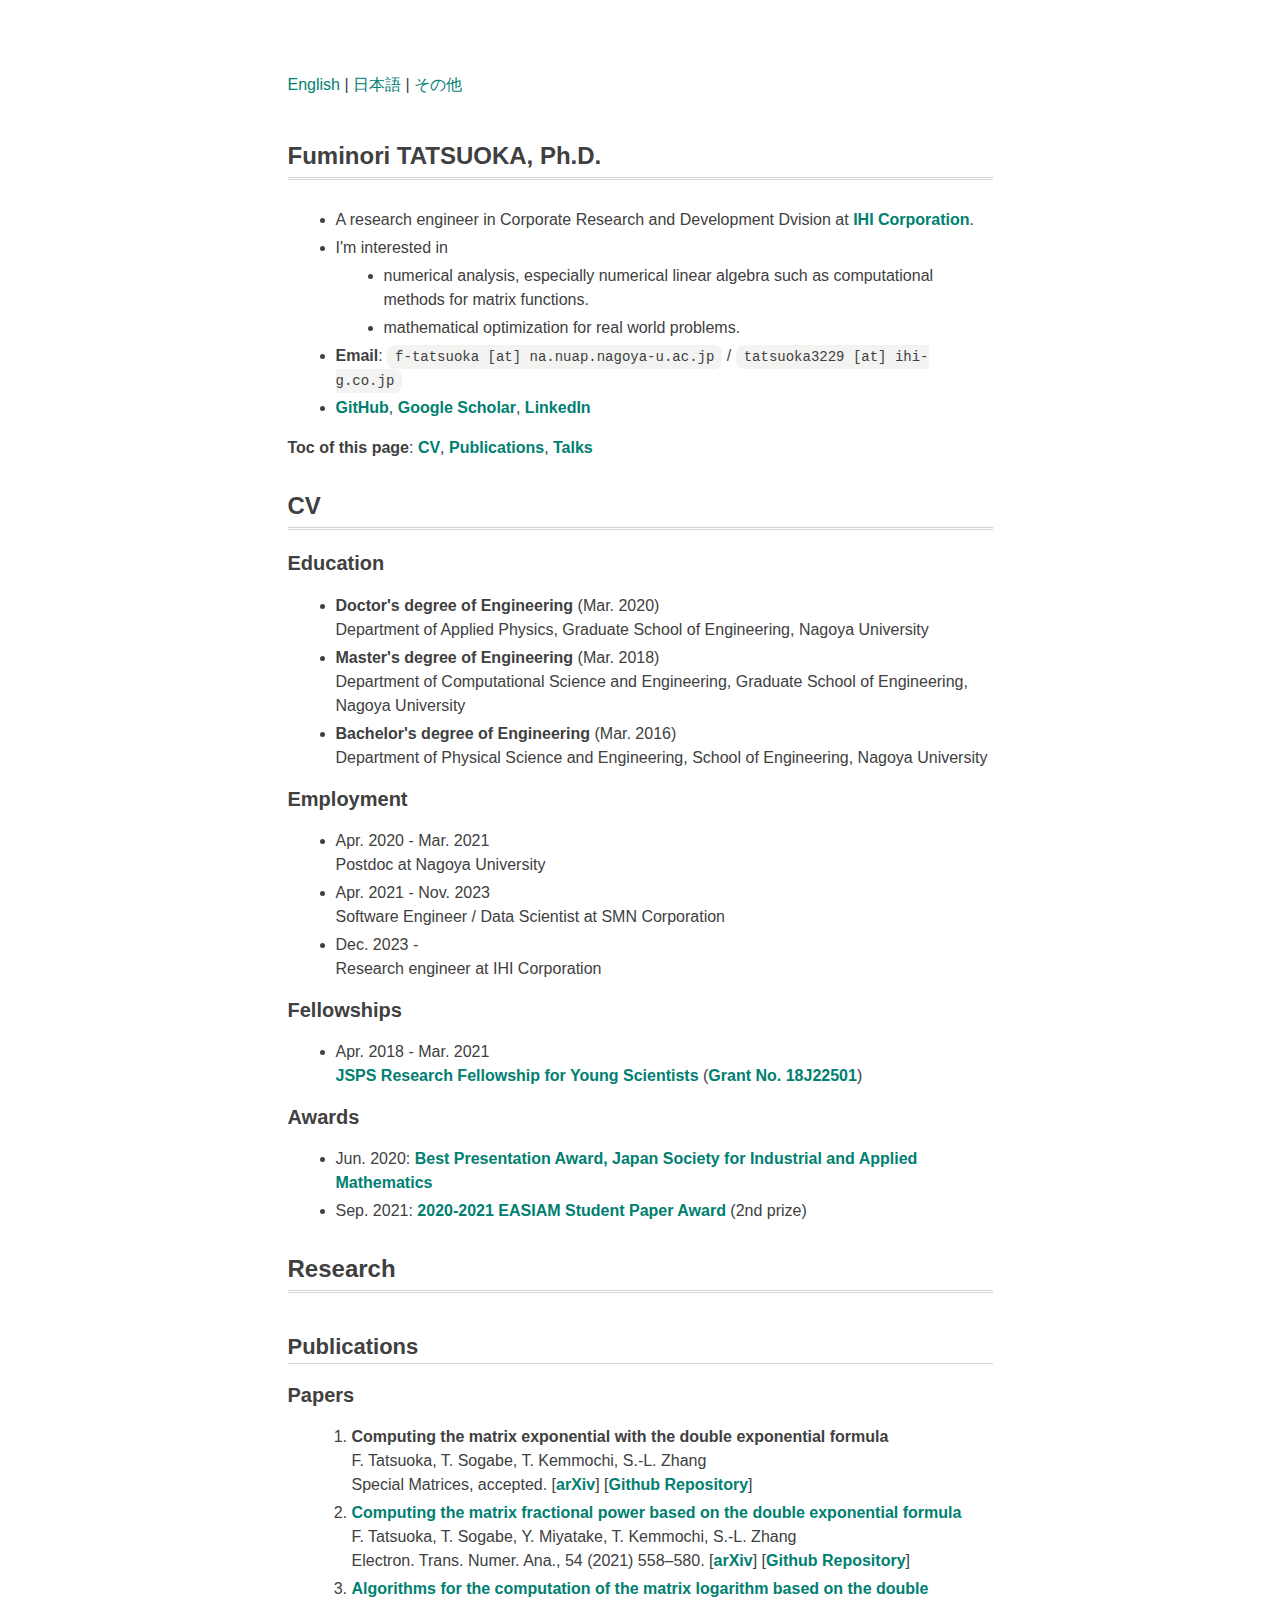
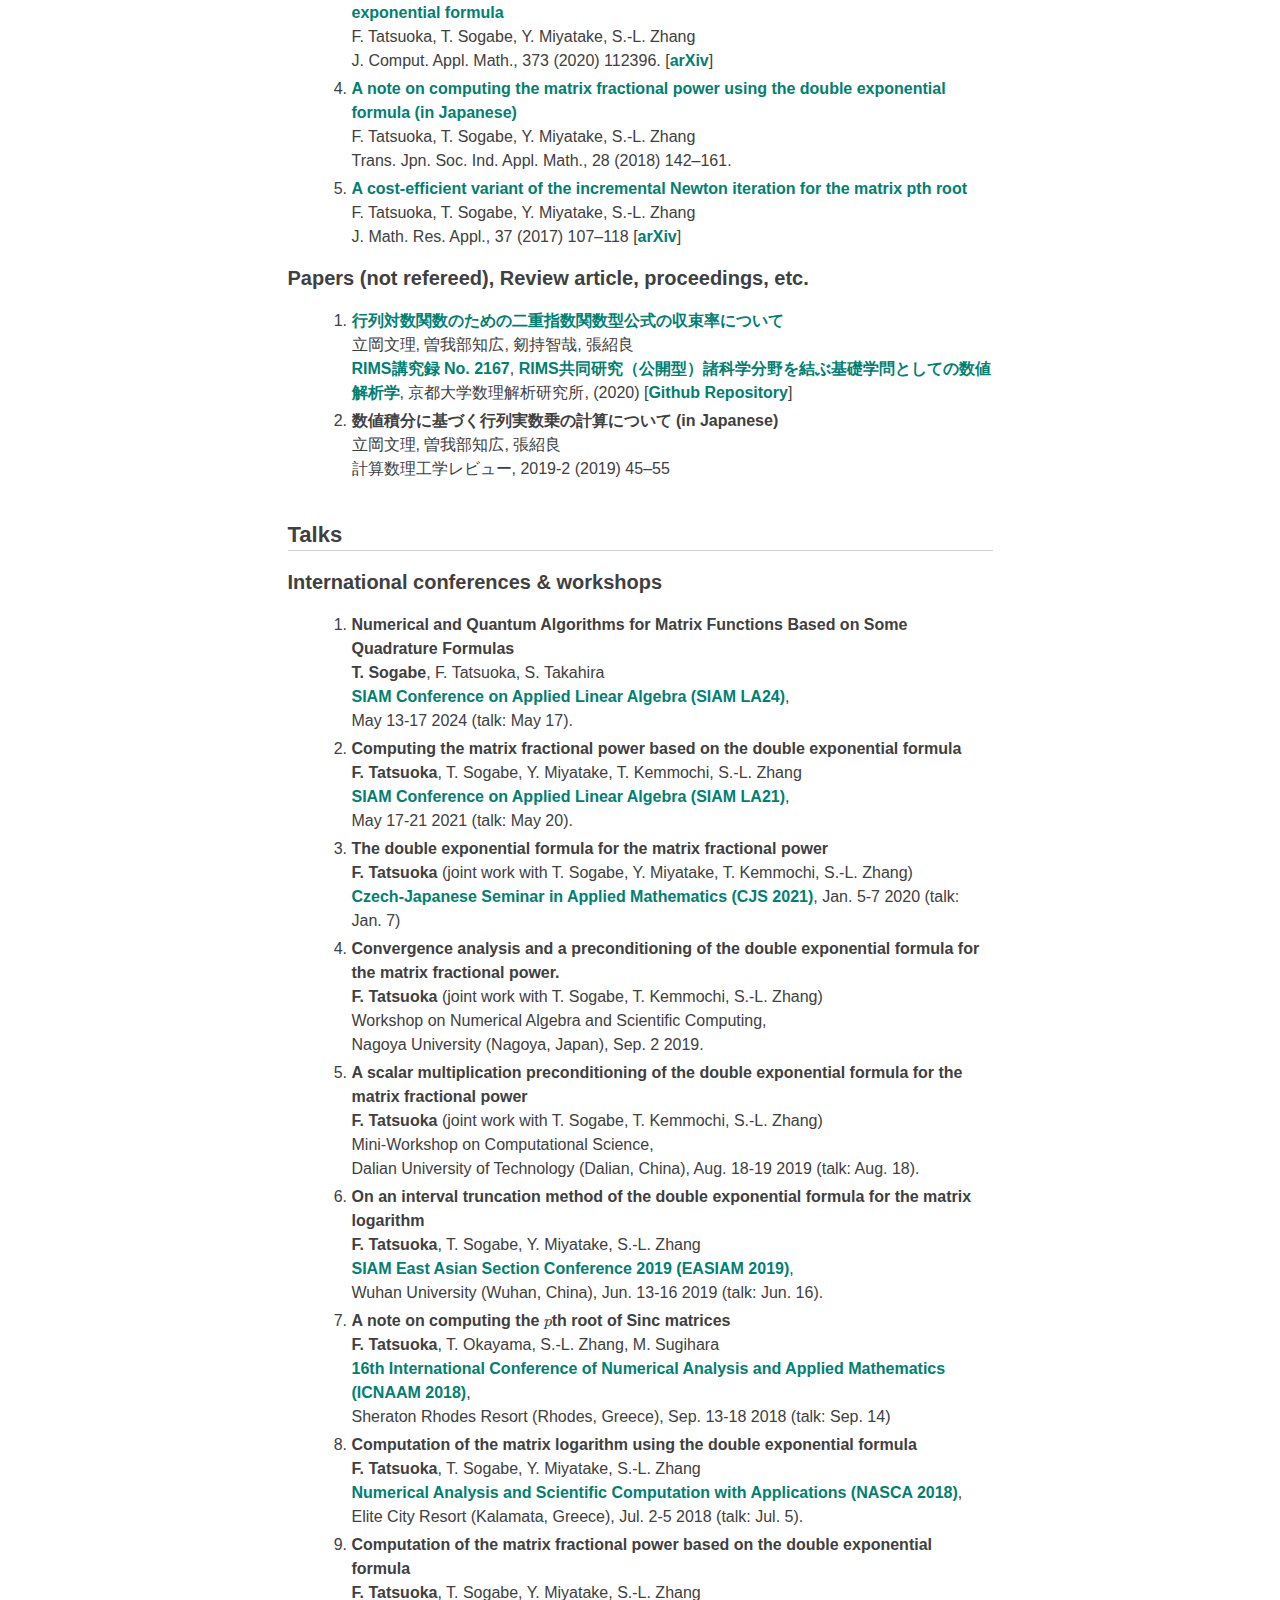
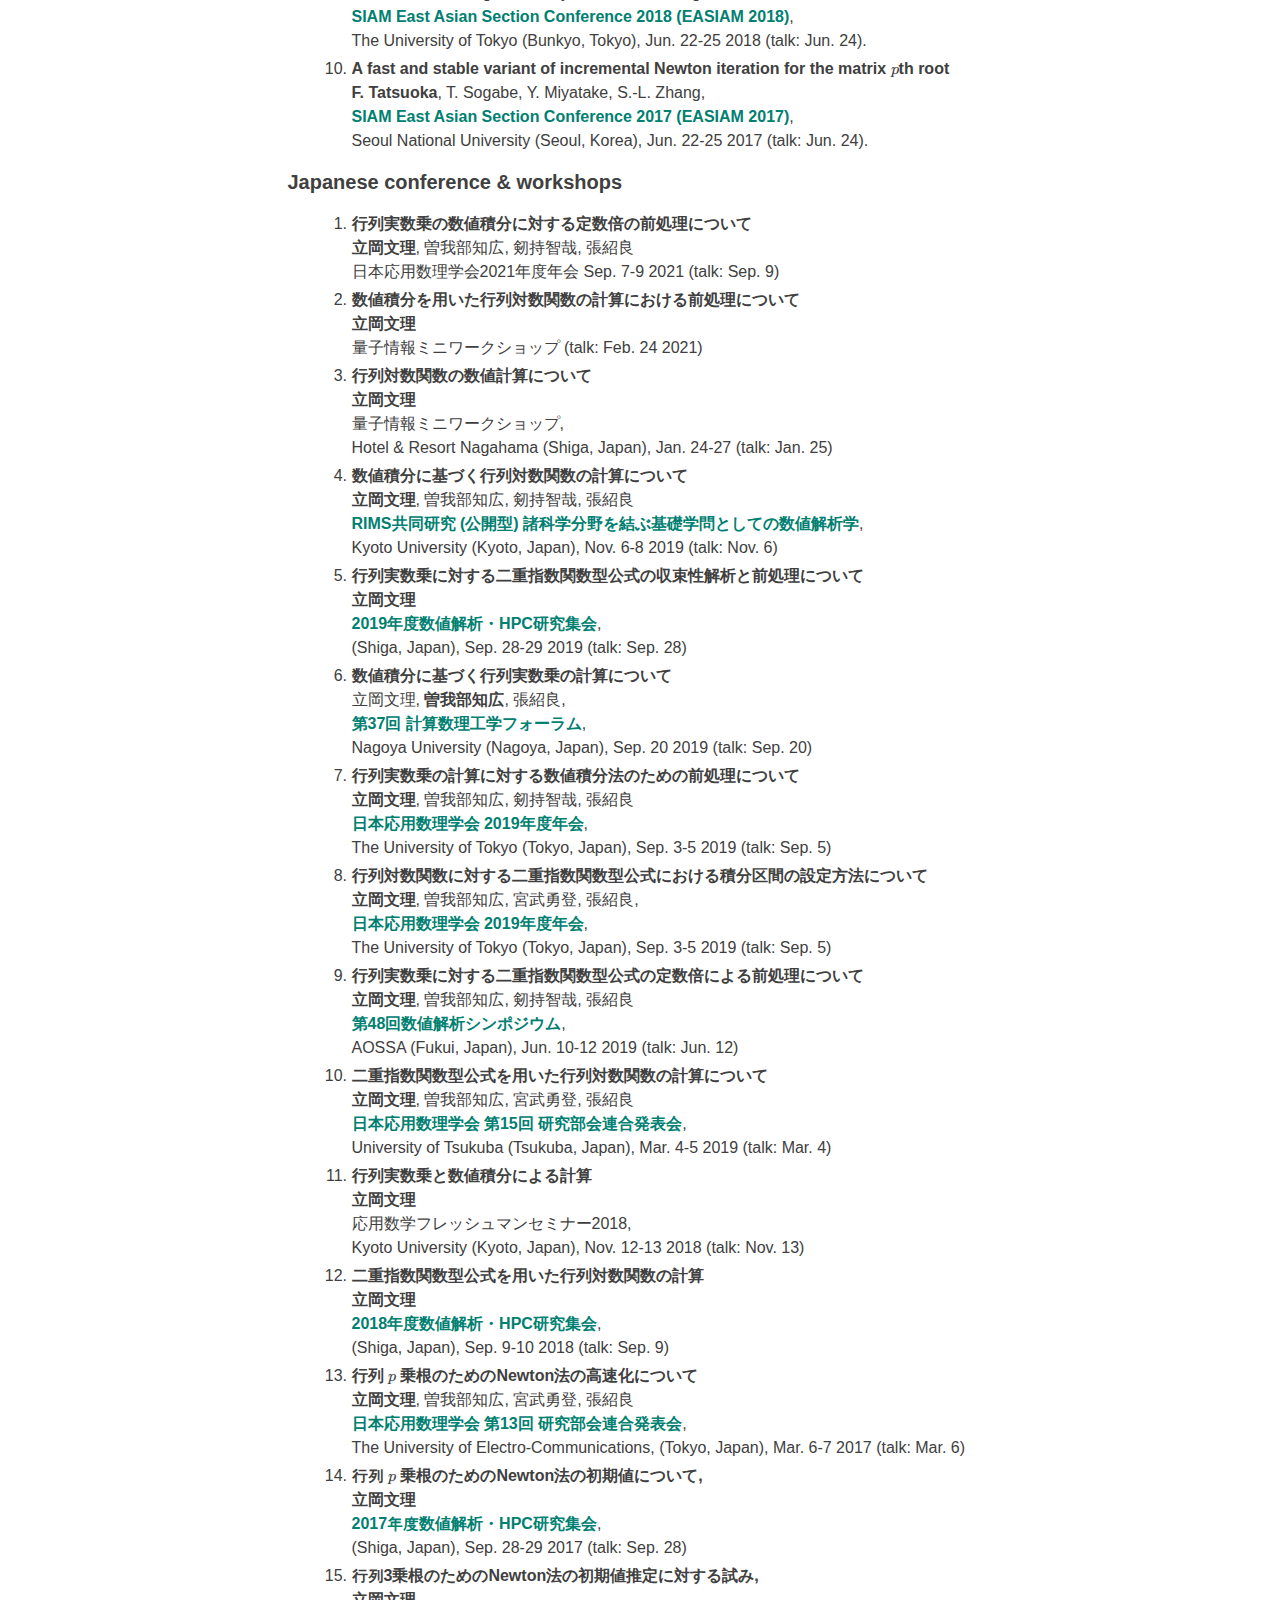
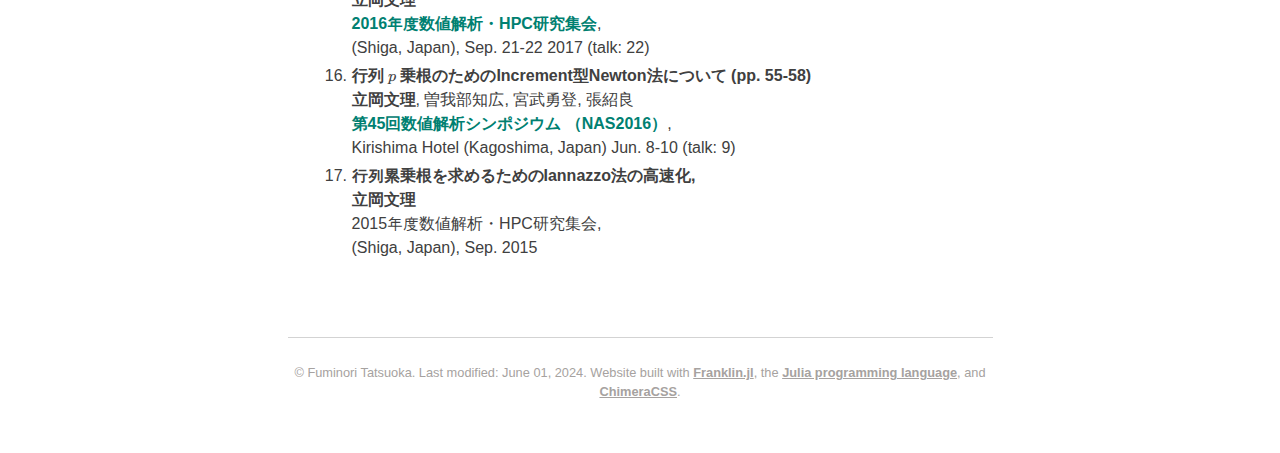
==== commit 75a095af: "changed css" ====
--- a/index.html
+++ b/index.html
@@ -1 +1 @@
-<!doctype html> <html lang=en > <meta charset=UTF-8 > <meta name=viewport  content="width=device-width, initial-scale=1"> <link rel=stylesheet  href="/libs/katex/katex.min.css"> <link rel=stylesheet  href="/css/new.css"> <title>F. Tatsuoka's page</title> <a href="https://f-ttok.github.io/">English</a> | <a href="https://f-ttok.github.io/ja/">日本語</a> | <a href="https://f-ttok.github.io/memo/">メモ</a> <hr> <div class=franklin-content ><h1 id=fuminori_tatsuoka_phd ><a href="#fuminori_tatsuoka_phd" class=header-anchor >Fuminori TATSUOKA, Ph.D.</a></h1> <ul> <li><p>I&#39;m interested in numerical analysis, especially computational methods for matrix functions.</p> <li><p><strong>Email</strong>: <code>f-tatsuoka&#91;at&#93;na.nuap.nagoya-u.ac.jp</code></p> <li><p><a href="https://github.com/f-ttok">Github</a>, <a href="https://scholar.google.co.jp/citations?user&#61;bM9x5RQAAAAJ">Google Scholar</a></p> </ul> <p><strong>Toc of this page</strong>: <a href="https://f-ttok.github.io/#cv">CV</a>, <a href="https://f-ttok.github.io/#publications">Publications</a>, <a href="https://f-ttok.github.io/#talks">Talks</a>,</p> <hr /> <h2 id=cv ><a href="#cv" class=header-anchor >CV</a></h2> <p><a href="https://1drv.ms/b/s&#33;AlV_wGTSAhTdwgcD116ZP8ZmT_Dj?e&#61;xMUCo7">The CV in pdf format is available.</a></p> <h4 id=education ><a href="#education" class=header-anchor >Education</a></h4> <ul> <li><p><strong>Doctor&#39;s degree of Engineering</strong> &#40;Mar. 2020&#41;<br/>Department of Applied Physics, Graduate School of Engineering, Nagoya University</p> <li><p><strong>Master&#39;s degree of Engineering</strong> &#40;Mar. 2018&#41;<br/>Department of Computational Science and Engineering, Graduate School of Engineering, Nagoya University</p> <li><p><strong>Bachelor&#39;s degree of Engineering</strong> &#40;Mar. 2016&#41;<br/>Department of Physical Science and Engineering, School of Engineering, Nagoya University</p> </ul> <h4 id=fellowships ><a href="#fellowships" class=header-anchor >Fellowships</a></h4> <ul> <li><p>Apr. 2018 - Mar. 2021<br/><a href="https://www.jsps.go.jp/english/index.html">JSPS Research Fellowship for Young Scientists</a> &#40;<a href="https://kaken.nii.ac.jp/en/grant/KAKENHI-PROJECT-18J22501/">Grant No. 18J22501</a>&#41;</p> </ul> <h4 id=awards ><a href="#awards" class=header-anchor >Awards</a></h4> <ul> <li><p>Jun. 2020: <a href="https://www2.jsiam.org/wakate-yusyu2019">Best Presentation Award, Japan Society for Industrial and Applied Mathematics</a></p> <li><p>Sep. 2021: <a href="http://easiam.org/prizes.html">2020-2021 EASIAM Student Paper Award</a> &#40;2nd prize&#41;</p> </ul> <hr /> <h2 id=research ><a href="#research" class=header-anchor >Research</a></h2> <h3 id=publications ><a href="#publications" class=header-anchor >Publications</a></h3> <h4 id=papers ><a href="#papers" class=header-anchor >Papers</a></h4> <ol> <li><p><strong>Computing the matrix exponential with the double exponential formula</strong><br/>F. Tatsuoka, T. Sogabe, T. Kemmochi, S.-L. Zhang<br/> &#91;<a href="https://arxiv.org/abs/2306.14197">arXiv</a>&#93; &#91;<a href="https://github.com/f-ttok/article-expmde">Github Repository</a>&#93;</p> <li><p><a href="http://doi.org/10.1553/etna_vol54s558">Computing the matrix fractional power based on the double exponential formula</a><br/>F. Tatsuoka, T. Sogabe, Y. Miyatake, T. Kemmochi, S.-L. Zhang<br/>Electron. Trans. Numer. Ana., 54 &#40;2021&#41; 558–580. &#91;<a href="https://arxiv.org/abs/2012.01667">arXiv</a>&#93; &#91;<a href="https://github.com/f-ttok/article-powmde/">Github Repository</a>&#93;</p> <li><p><a href="https://doi.org/10.1016/j.cam.2019.112396">Algorithms for the computation of the matrix logarithm based on the double exponential formula</a><br/>F. Tatsuoka, T. Sogabe, Y. Miyatake, S.-L. Zhang<br/>J. Comput. Appl. Math., 373 &#40;2020&#41; 112396. &#91;<a href="https://arxiv.org/abs/1901.07834">arXiv</a>&#93;</p> <li><p><a href="https://www.jstage.jst.go.jp/article/jsiamt/28/3/28_142/_article/-char/en">A note on computing the matrix fractional power using the double exponential formula &#40;in Japanese&#41;</a><br/>F. Tatsuoka, T. Sogabe, Y. Miyatake, S.-L. Zhang<br/>Trans. Jpn. Soc. Ind. Appl. Math., 28 &#40;2018&#41; 142–161.</p> <li><p><a href="https://doi.org./10.3770/j.issn:2095-2651.2017.01.009">A cost-efficient variant of the incremental Newton iteration for the matrix pth root</a><br/>F. Tatsuoka, T. Sogabe, Y. Miyatake, S.-L. Zhang<br/>J. Math. Res. Appl., 37 &#40;2017&#41; 107–118 &#91;<a href="https://arxiv.org/abs/1611.02848">arXiv</a>&#93;</p> </ol> <h4 id=papers_not_refereed_review_article_proceedings_etc ><a href="#papers_not_refereed_review_article_proceedings_etc" class=header-anchor >Papers &#40;not refereed&#41;, Review article, proceedings, etc.</a></h4> <ol> <li><p><a href="http://www.kurims.kyoto-u.ac.jp/~kyodo/kokyuroku/contents/pdf/2167-01.pdf">行列対数関数のための二重指数関数型公式の収束率について</a><br/>立岡文理, 曽我部知広, 剱持智哉, 張紹良<br/><a href="http://www.kurims.kyoto-u.ac.jp/~kyodo/kokyuroku/contents/2167.html">RIMS講究録 No. 2167</a>, <a href="http://www.sr3.t.u-tokyo.ac.jp/rims2019/program.html">RIMS共同研究（公開型）諸科学分野を結ぶ基礎学問としての数値解析学</a>, 京都大学数理解析研究所, &#40;2020&#41; &#91;<a href="https://github.com/f-ttok/article-rims2019">Github Repository</a>&#93;</p> <li><p><strong>数値積分に基づく行列実数乗の計算について &#40;in Japanese&#41;</strong><br/>立岡文理, 曽我部知広, 張紹良<br/>計算数理工学レビュー, 2019-2 &#40;2019&#41; 45–55</p> </ol> <h3 id=talks ><a href="#talks" class=header-anchor >Talks</a></h3> <h4 id=international_conferences_workshops ><a href="#international_conferences_workshops" class=header-anchor >International conferences &amp; workshops</a></h4> <ol> <li><p><strong>Computing the matrix fractional power based on the double exponential formula</strong><br/><strong>F. Tatsuoka</strong>, T. Sogabe, Y. Miyatake, T. Kemmochi, S.-L. Zhang<br/><a href="https://www.siam.org/conferences/cm/conference/la21">SIAM Conference on Applied Linear Algebra &#40;SIAM LA21&#41;</a>,<br/>May 17-21 2021 &#40;talk: May 20&#41;.</p> <li><p><strong>The double exponential formula for the matrix fractional power</strong><br/><strong>F. Tatsuoka</strong> &#40;joint work with T. Sogabe, Y. Miyatake, T. Kemmochi, S.-L. Zhang&#41;<br/><a href="http://geraldine.fjfi.cvut.cz/cjs2021/">Czech-Japanese Seminar in Applied Mathematics &#40;CJS 2021&#41;</a>, Jan. 5-7 2020 &#40;talk: Jan. 7&#41;</p> <li><p><strong>Convergence analysis and a preconditioning of the double exponential formula for the matrix fractional power.</strong><br/><strong>F. Tatsuoka</strong> &#40;joint work with T. Sogabe, T. Kemmochi, S.-L. Zhang&#41;<br/>Workshop on Numerical Algebra and Scientific Computing,<br/>Nagoya University &#40;Nagoya, Japan&#41;, Sep. 2 2019.</p> <li><p><strong>A scalar multiplication preconditioning of the double exponential formula for the matrix fractional power</strong><br/><strong>F. Tatsuoka</strong> &#40;joint work with T. Sogabe, T. Kemmochi, S.-L. Zhang&#41;<br/>Mini-Workshop on Computational Science,<br/>Dalian University of Technology &#40;Dalian, China&#41;, Aug. 18-19 2019 &#40;talk: Aug. 18&#41;.</p> <li><p><strong>On an interval truncation method of the double exponential formula for the matrix logarithm</strong><br/><strong>F. Tatsuoka</strong>, T. Sogabe, Y. Miyatake, S.-L. Zhang<br/><a href="https://maths.whu.edu.cn/easiam2019/Home.htm">SIAM East Asian Section Conference 2019 &#40;EASIAM 2019&#41;</a>,<br/>Wuhan University &#40;Wuhan, China&#41;, Jun. 13-16 2019 &#40;talk: Jun. 16&#41;.</p> <li><p><strong>A note on computing the <span class=katex ><span class=katex-mathml ><math xmlns="http://www.w3.org/1998/Math/MathML"><semantics><mrow><mi>p</mi></mrow><annotation encoding="application/x-tex">p</annotation></semantics></math></span><span class=katex-html  aria-hidden=true ><span class=base ><span class=strut  style="height:0.625em;vertical-align:-0.19444em;"></span><span class="mord mathdefault">p</span></span></span></span>th root of Sinc matrices</strong><br/><strong>F. Tatsuoka</strong>, T. Okayama, S.-L. Zhang, M. Sugihara<br/><a href="http://icnaam.org/">16th International Conference of Numerical Analysis and Applied Mathematics &#40;ICNAAM 2018&#41;</a>,<br/>Sheraton Rhodes Resort &#40;Rhodes, Greece&#41;, Sep. 13-18 2018 &#40;talk: Sep. 14&#41;</p> <li><p><strong>Computation of the matrix logarithm using the double exponential formula</strong><br/><strong>F. Tatsuoka</strong>, T. Sogabe, Y. Miyatake, S.-L. Zhang<br/><a href="http://nasca18.math.uoa.gr/">Numerical Analysis and Scientific Computation with Applications &#40;NASCA 2018&#41;</a>,<br/>Elite City Resort &#40;Kalamata, Greece&#41;, Jul. 2-5 2018 &#40;talk: Jul. 5&#41;.</p> <li><p><strong>Computation of the matrix fractional power based on the double exponential formula</strong><br/><strong>F. Tatsuoka</strong>, T. Sogabe, Y. Miyatake, S.-L. Zhang<br/><a href="http://sr3.t.u-tokyo.ac.jp/EASIAM2018/">SIAM East Asian Section Conference 2018 &#40;EASIAM 2018&#41;</a>,<br/>The University of Tokyo &#40;Bunkyo, Tokyo&#41;, Jun. 22-25 2018 &#40;talk: Jun. 24&#41;.</p> <li><p><strong>A fast and stable variant of incremental Newton iteration for the matrix <span class=katex ><span class=katex-mathml ><math xmlns="http://www.w3.org/1998/Math/MathML"><semantics><mrow><mi>p</mi></mrow><annotation encoding="application/x-tex">p</annotation></semantics></math></span><span class=katex-html  aria-hidden=true ><span class=base ><span class=strut  style="height:0.625em;vertical-align:-0.19444em;"></span><span class="mord mathdefault">p</span></span></span></span>th root</strong><br/><strong>F. Tatsuoka</strong>, T. Sogabe, Y. Miyatake, S.-L. Zhang,<br/><a href="http://conference.math.snu.ac.kr/EASIAM2017">SIAM East Asian Section Conference 2017 &#40;EASIAM 2017&#41;</a>,<br/>Seoul National University &#40;Seoul, Korea&#41;, Jun. 22-25 2017 &#40;talk: Jun. 24&#41;.</p> </ol> <h4 id=japanese_conference_workshops ><a href="#japanese_conference_workshops" class=header-anchor >Japanese conference &amp; workshops</a></h4> <ol> <li><p><strong>行列実数乗の数値積分に対する定数倍の前処理について</strong><br/><strong>立岡文理</strong>, 曽我部知広, 剱持智哉, 張紹良<br/>日本応用数理学会2021年度年会 Sep. 7-9 2021 &#40;talk: Sep. 9&#41;</p> <li><p><strong>数値積分を用いた行列対数関数の計算における前処理について</strong><br/><strong>立岡文理</strong><br/>量子情報ミニワークショップ &#40;talk: Feb. 24 2021&#41;</p> <li><p><strong>行列対数関数の数値計算について</strong><br/><strong>立岡文理</strong><br/>量子情報ミニワークショップ,<br/>Hotel &amp; Resort Nagahama &#40;Shiga, Japan&#41;, Jan. 24-27 &#40;talk: Jan. 25&#41;</p> <li><p><strong>数値積分に基づく行列対数関数の計算について</strong><br/><strong>立岡文理</strong>, 曽我部知広, 剱持智哉, 張紹良<br/><a href="http://www.sr3.t.u-tokyo.ac.jp/rims2019/">RIMS共同研究 &#40;公開型&#41; 諸科学分野を結ぶ基礎学問としての数値解析学</a>,<br/>Kyoto University &#40;Kyoto, Japan&#41;, Nov. 6-8 2019 &#40;talk: Nov. 6&#41;</p> <li><p><strong>行列実数乗に対する二重指数関数型公式の収束性解析と前処理について</strong><br/><strong>立岡文理</strong><br/><a href="http://www.hpc.itc.nagoya-u.ac.jp/biwako/2019/index.html">2019年度数値解析・HPC研究集会</a>,<br/>&#40;Shiga, Japan&#41;, Sep. 28-29 2019 &#40;talk: Sep. 28&#41;</p> <li><p><strong>数値積分に基づく行列実数乗の計算について</strong><br/>立岡文理, <strong>曽我部知広</strong>, 張紹良,<br/><a href="http://www.matsumoto.nuem.nagoya-u.ac.jp/jascome/event/study/study.html">第37回 計算数理工学フォーラム</a>,<br/>Nagoya University &#40;Nagoya, Japan&#41;, Sep. 20 2019 &#40;talk: Sep. 20&#41;</p> <li><p><strong>行列実数乗の計算に対する数値積分法のための前処理について</strong><br/><strong>立岡文理</strong>, 曽我部知広, 剱持智哉, 張紹良<br/><a href="https://annual2019.jsiam.org">日本応用数理学会 2019年度年会</a>,<br/>The University of Tokyo &#40;Tokyo, Japan&#41;, Sep. 3-5 2019 &#40;talk: Sep. 5&#41;</p> <li><p><strong>行列対数関数に対する二重指数関数型公式における積分区間の設定方法について</strong><br/><strong>立岡文理</strong>, 曽我部知広, 宮武勇登, 張紹良,<br/><a href="https://annual2019.jsiam.org">日本応用数理学会 2019年度年会</a>,<br/>The University of Tokyo &#40;Tokyo, Japan&#41;, Sep. 3-5 2019 &#40;talk: Sep. 5&#41;</p> <li><p><strong>行列実数乗に対する二重指数関数型公式の定数倍による前処理について</strong><br/><strong>立岡文理</strong>, 曽我部知広, 剱持智哉, 張紹良<br/><a href="http://www.na.scitec.kobe-u.ac.jp/nas2019/index.html">第48回数値解析シンポジウム</a>,<br/>AOSSA &#40;Fukui, Japan&#41;, Jun. 10-12 2019 &#40;talk: Jun. 12&#41;</p> <li><p><strong>二重指数関数型公式を用いた行列対数関数の計算について</strong><br/><strong>立岡文理</strong>, 曽我部知広, 宮武勇登, 張紹良<br/><a href="http://union2019.jsiam.org/">日本応用数理学会 第15回 研究部会連合発表会</a>,<br/>University of Tsukuba &#40;Tsukuba, Japan&#41;, Mar. 4-5 2019 &#40;talk: Mar. 4&#41;</p> <li><p><strong>行列実数乗と数値積分による計算</strong><br/><strong>立岡文理</strong><br/>応用数学フレッシュマンセミナー2018,<br/>Kyoto University &#40;Kyoto, Japan&#41;, Nov. 12-13 2018 &#40;talk: Nov. 13&#41;</p> <li><p><strong>二重指数関数型公式を用いた行列対数関数の計算</strong><br/><strong>立岡文理</strong><br/><a href="http://www.na.scitec.kobe-u.ac.jp/~yaguchi/naow2018/">2018年度数値解析・HPC研究集会</a>,<br/>&#40;Shiga, Japan&#41;, Sep. 9-10 2018 &#40;talk: Sep. 9&#41;</p> <li><p><strong>行列 <span class=katex ><span class=katex-mathml ><math xmlns="http://www.w3.org/1998/Math/MathML"><semantics><mrow><mi>p</mi></mrow><annotation encoding="application/x-tex">p</annotation></semantics></math></span><span class=katex-html  aria-hidden=true ><span class=base ><span class=strut  style="height:0.625em;vertical-align:-0.19444em;"></span><span class="mord mathdefault">p</span></span></span></span> 乗根のためのNewton法の高速化について</strong><br/><strong>立岡文理</strong>, 曽我部知広, 宮武勇登, 張紹良<br/><a href="http://union2017.jsiam.org/">日本応用数理学会 第13回 研究部会連合発表会</a>,<br/>The University of Electro-Communications, &#40;Tokyo, Japan&#41;, Mar. 6-7 2017 &#40;talk: Mar. 6&#41;</p> <li><p><strong>行列 <span class=katex ><span class=katex-mathml ><math xmlns="http://www.w3.org/1998/Math/MathML"><semantics><mrow><mi>p</mi></mrow><annotation encoding="application/x-tex">p</annotation></semantics></math></span><span class=katex-html  aria-hidden=true ><span class=base ><span class=strut  style="height:0.625em;vertical-align:-0.19444em;"></span><span class="mord mathdefault">p</span></span></span></span> 乗根のためのNewton法の初期値について,</strong><br/><strong>立岡文理</strong><br/><a href="http://na.nuap.nagoya-u.ac.jp/~naow2017/">2017年度数値解析・HPC研究集会</a>,<br/>&#40;Shiga, Japan&#41;, Sep. 28-29 2017 &#40;talk: Sep. 28&#41;</p> <li><p><strong>行列3乗根のためのNewton法の初期値推定に対する試み,</strong><br/><strong>立岡文理</strong><br/><a href="http://www.na.scitec.kobe-u.ac.jp/~yaguchi/naow2016/">2016年度数値解析・HPC研究集会</a>,<br/>&#40;Shiga, Japan&#41;, Sep. 21-22 2017 &#40;talk: 22&#41;</p> <li><p><strong>行列 <span class=katex ><span class=katex-mathml ><math xmlns="http://www.w3.org/1998/Math/MathML"><semantics><mrow><mi>p</mi></mrow><annotation encoding="application/x-tex">p</annotation></semantics></math></span><span class=katex-html  aria-hidden=true ><span class=base ><span class=strut  style="height:0.625em;vertical-align:-0.19444em;"></span><span class="mord mathdefault">p</span></span></span></span> 乗根のためのIncrement型Newton法について &#40;pp. 55-58&#41;</strong><br/><strong>立岡文理</strong>, 曽我部知広, 宮武勇登, 張紹良<br/><a href="http://www.nas.sr3.t.u-tokyo.ac.jp/">第45回数値解析シンポジウム （NAS2016）</a>,<br/>Kirishima Hotel &#40;Kagoshima, Japan&#41; Jun. 8-10 &#40;talk: 9&#41;</p> <li><p><strong>行列累乗根を求めるためのIannazzo法の高速化,</strong><br/><strong>立岡文理</strong><br/>2015年度数値解析・HPC研究集会,<br/>&#40;Shiga, Japan&#41;, Sep. 2015</p> </ol> <div class=page-foot > <div class=copyright > &copy; Fuminori TATSUOKA. Last modified: August 20, 2023. Website built with <a href="https://github.com/tlienart/Franklin.jl">Franklin.jl</a>. </div> </div> </div>+<!doctype html> <html lang=en > <meta charset=UTF-8 > <meta name=viewport  content="width=device-width, initial-scale=1"> <link rel=stylesheet  href="/libs/katex/katex.min.css"> <link rel=stylesheet  href="/css/franklin.css"> <link rel=stylesheet  href="/css/hypertext.css"> <link rel=stylesheet  href="/css/chimera-f-ttok.css"> <link rel=icon  href="/assets/favicon.png"> <title>F. TATSUOKA's personal page</title> <header> <nav> <a href="/" class=current >English</a> | <a href="/ja/">日本語</a> | <a href="/misc/">その他</a> </nav> </header> <div class=franklin-content ><h1 id=fuminori_tatsuoka_phd ><a href="#fuminori_tatsuoka_phd" class=header-anchor >Fuminori TATSUOKA, Ph.D.</a></h1> <ul> <li><p>A research engineer in Corporate Research and Development Dvision at <a href="https://www.ihi.co.jp/en/">IHI Corporation</a>.</p> <li><p>I&#39;m interested in</p> <ul> <li><p>numerical analysis, especially numerical linear algebra such as computational methods for matrix functions.</p> <li><p>mathematical optimization for real world problems.</p> </ul> <li><p><strong>Email</strong>: <code>f-tatsuoka &#91;at&#93; na.nuap.nagoya-u.ac.jp</code> / <code>tatsuoka3229 &#91;at&#93; ihi-g.co.jp</code></p> <li><p><a href="https://github.com/f-ttok">GitHub</a>, <a href="https://scholar.google.co.jp/citations?user&#61;bM9x5RQAAAAJ">Google Scholar</a>, <a href="https://www.linkedin.com/in/fuminori-tatsuoka-24904312a/">LinkedIn</a></p> </ul> <p><strong>Toc of this page</strong>: <a href="#cv">CV</a>, <a href="#publications">Publications</a>, <a href="#talks">Talks</a></p> <h1 id=cv ><a href="#cv" class=header-anchor >CV</a></h1> <h3 id=education ><a href="#education" class=header-anchor >Education</a></h3> <ul> <li><p><strong>Doctor&#39;s degree of Engineering</strong> &#40;Mar. 2020&#41;<br/>Department of Applied Physics, Graduate School of Engineering, Nagoya University</p> <li><p><strong>Master&#39;s degree of Engineering</strong> &#40;Mar. 2018&#41;<br/>Department of Computational Science and Engineering, Graduate School of Engineering, Nagoya University</p> <li><p><strong>Bachelor&#39;s degree of Engineering</strong> &#40;Mar. 2016&#41;<br/>Department of Physical Science and Engineering, School of Engineering, Nagoya University</p> </ul> <h3 id=employment ><a href="#employment" class=header-anchor >Employment</a></h3> <ul> <li><p>Apr. 2020 - Mar. 2021<br/>Postdoc at Nagoya University</p> <li><p>Apr. 2021 - Nov. 2023<br/>Software Engineer / Data Scientist at SMN Corporation</p> <li><p>Dec. 2023 - <br/>Research engineer at IHI Corporation</p> </ul> <h3 id=fellowships ><a href="#fellowships" class=header-anchor >Fellowships</a></h3> <ul> <li><p>Apr. 2018 - Mar. 2021<br/><a href="https://www.jsps.go.jp/english/index.html">JSPS Research Fellowship for Young Scientists</a> &#40;<a href="https://kaken.nii.ac.jp/en/grant/KAKENHI-PROJECT-18J22501/">Grant No. 18J22501</a>&#41;</p> </ul> <h3 id=awards ><a href="#awards" class=header-anchor >Awards</a></h3> <ul> <li><p>Jun. 2020: <a href="https://www2.jsiam.org/wakate-yusyu2019">Best Presentation Award, Japan Society for Industrial and Applied Mathematics</a></p> <li><p>Sep. 2021: <a href="http://easiam.org/prizes.html">2020-2021 EASIAM Student Paper Award</a> &#40;2nd prize&#41;</p> </ul> <h1 id=research ><a href="#research" class=header-anchor >Research</a></h1> <h2 id=publications ><a href="#publications" class=header-anchor >Publications</a></h2> <h3 id=papers ><a href="#papers" class=header-anchor >Papers</a></h3> <ol> <li><p><strong>Computing the matrix exponential with the double exponential formula</strong><br/>F. Tatsuoka, T. Sogabe, T. Kemmochi, S.-L. Zhang<br/>Special Matrices, accepted. &#91;<a href="https://arxiv.org/abs/2306.14197">arXiv</a>&#93; &#91;<a href="https://github.com/f-ttok/article-expmde">Github Repository</a>&#93;</p> <li><p><a href="http://doi.org/10.1553/etna_vol54s558">Computing the matrix fractional power based on the double exponential formula</a><br/>F. Tatsuoka, T. Sogabe, Y. Miyatake, T. Kemmochi, S.-L. Zhang<br/>Electron. Trans. Numer. Ana., 54 &#40;2021&#41; 558–580. &#91;<a href="https://arxiv.org/abs/2012.01667">arXiv</a>&#93; &#91;<a href="https://github.com/f-ttok/article-powmde/">Github Repository</a>&#93;</p> <li><p><a href="https://doi.org/10.1016/j.cam.2019.112396">Algorithms for the computation of the matrix logarithm based on the double exponential formula</a><br/>F. Tatsuoka, T. Sogabe, Y. Miyatake, S.-L. Zhang<br/>J. Comput. Appl. Math., 373 &#40;2020&#41; 112396. &#91;<a href="https://arxiv.org/abs/1901.07834">arXiv</a>&#93;</p> <li><p><a href="https://www.jstage.jst.go.jp/article/jsiamt/28/3/28_142/_article/-char/en">A note on computing the matrix fractional power using the double exponential formula &#40;in Japanese&#41;</a><br/>F. Tatsuoka, T. Sogabe, Y. Miyatake, S.-L. Zhang<br/>Trans. Jpn. Soc. Ind. Appl. Math., 28 &#40;2018&#41; 142–161.</p> <li><p><a href="https://doi.org./10.3770/j.issn:2095-2651.2017.01.009">A cost-efficient variant of the incremental Newton iteration for the matrix pth root</a><br/>F. Tatsuoka, T. Sogabe, Y. Miyatake, S.-L. Zhang<br/>J. Math. Res. Appl., 37 &#40;2017&#41; 107–118 &#91;<a href="https://arxiv.org/abs/1611.02848">arXiv</a>&#93;</p> </ol> <h3 id=papers_not_refereed_review_article_proceedings_etc ><a href="#papers_not_refereed_review_article_proceedings_etc" class=header-anchor >Papers &#40;not refereed&#41;, Review article, proceedings, etc.</a></h3> <ol> <li><p><a href="http://www.kurims.kyoto-u.ac.jp/~kyodo/kokyuroku/contents/pdf/2167-01.pdf">行列対数関数のための二重指数関数型公式の収束率について</a><br/>立岡文理, 曽我部知広, 剱持智哉, 張紹良<br/><a href="http://www.kurims.kyoto-u.ac.jp/~kyodo/kokyuroku/contents/2167.html">RIMS講究録 No. 2167</a>, <a href="http://www.sr3.t.u-tokyo.ac.jp/rims2019/program.html">RIMS共同研究（公開型）諸科学分野を結ぶ基礎学問としての数値解析学</a>, 京都大学数理解析研究所, &#40;2020&#41; &#91;<a href="https://github.com/f-ttok/article-rims2019">Github Repository</a>&#93;</p> <li><p><strong>数値積分に基づく行列実数乗の計算について &#40;in Japanese&#41;</strong><br/>立岡文理, 曽我部知広, 張紹良<br/>計算数理工学レビュー, 2019-2 &#40;2019&#41; 45–55</p> </ol> <h2 id=talks ><a href="#talks" class=header-anchor >Talks</a></h2> <h3 id=international_conferences_workshops ><a href="#international_conferences_workshops" class=header-anchor >International conferences &amp; workshops</a></h3> <ol> <li><p><strong>Numerical and Quantum Algorithms for Matrix Functions Based on Some Quadrature Formulas</strong><br/><strong>T. Sogabe</strong>, F. Tatsuoka, S. Takahira<br/><a href="https://www.siam.org/conferences/cm/conference/la24">SIAM Conference on Applied Linear Algebra &#40;SIAM LA24&#41;</a>,<br/>May 13-17 2024 &#40;talk: May 17&#41;.</p> <li><p><strong>Computing the matrix fractional power based on the double exponential formula</strong><br/><strong>F. Tatsuoka</strong>, T. Sogabe, Y. Miyatake, T. Kemmochi, S.-L. Zhang<br/><a href="https://www.siam.org/conferences/cm/conference/la21">SIAM Conference on Applied Linear Algebra &#40;SIAM LA21&#41;</a>,<br/>May 17-21 2021 &#40;talk: May 20&#41;.</p> <li><p><strong>The double exponential formula for the matrix fractional power</strong><br/><strong>F. Tatsuoka</strong> &#40;joint work with T. Sogabe, Y. Miyatake, T. Kemmochi, S.-L. Zhang&#41;<br/><a href="http://geraldine.fjfi.cvut.cz/cjs2021/">Czech-Japanese Seminar in Applied Mathematics &#40;CJS 2021&#41;</a>, Jan. 5-7 2020 &#40;talk: Jan. 7&#41;</p> <li><p><strong>Convergence analysis and a preconditioning of the double exponential formula for the matrix fractional power.</strong><br/><strong>F. Tatsuoka</strong> &#40;joint work with T. Sogabe, T. Kemmochi, S.-L. Zhang&#41;<br/>Workshop on Numerical Algebra and Scientific Computing,<br/>Nagoya University &#40;Nagoya, Japan&#41;, Sep. 2 2019.</p> <li><p><strong>A scalar multiplication preconditioning of the double exponential formula for the matrix fractional power</strong><br/><strong>F. Tatsuoka</strong> &#40;joint work with T. Sogabe, T. Kemmochi, S.-L. Zhang&#41;<br/>Mini-Workshop on Computational Science,<br/>Dalian University of Technology &#40;Dalian, China&#41;, Aug. 18-19 2019 &#40;talk: Aug. 18&#41;.</p> <li><p><strong>On an interval truncation method of the double exponential formula for the matrix logarithm</strong><br/><strong>F. Tatsuoka</strong>, T. Sogabe, Y. Miyatake, S.-L. Zhang<br/><a href="https://maths.whu.edu.cn/easiam2019/Home.htm">SIAM East Asian Section Conference 2019 &#40;EASIAM 2019&#41;</a>,<br/>Wuhan University &#40;Wuhan, China&#41;, Jun. 13-16 2019 &#40;talk: Jun. 16&#41;.</p> <li><p><strong>A note on computing the <span class=katex ><span class=katex-mathml ><math xmlns="http://www.w3.org/1998/Math/MathML"><semantics><mrow><mi>p</mi></mrow><annotation encoding="application/x-tex">p</annotation></semantics></math></span><span class=katex-html  aria-hidden=true ><span class=base ><span class=strut  style="height:0.625em;vertical-align:-0.1944em;"></span><span class="mord mathnormal">p</span></span></span></span>th root of Sinc matrices</strong><br/><strong>F. Tatsuoka</strong>, T. Okayama, S.-L. Zhang, M. Sugihara<br/><a href="http://icnaam.org/">16th International Conference of Numerical Analysis and Applied Mathematics &#40;ICNAAM 2018&#41;</a>,<br/>Sheraton Rhodes Resort &#40;Rhodes, Greece&#41;, Sep. 13-18 2018 &#40;talk: Sep. 14&#41;</p> <li><p><strong>Computation of the matrix logarithm using the double exponential formula</strong><br/><strong>F. Tatsuoka</strong>, T. Sogabe, Y. Miyatake, S.-L. Zhang<br/><a href="http://nasca18.math.uoa.gr/">Numerical Analysis and Scientific Computation with Applications &#40;NASCA 2018&#41;</a>,<br/>Elite City Resort &#40;Kalamata, Greece&#41;, Jul. 2-5 2018 &#40;talk: Jul. 5&#41;.</p> <li><p><strong>Computation of the matrix fractional power based on the double exponential formula</strong><br/><strong>F. Tatsuoka</strong>, T. Sogabe, Y. Miyatake, S.-L. Zhang<br/><a href="http://sr3.t.u-tokyo.ac.jp/EASIAM2018/">SIAM East Asian Section Conference 2018 &#40;EASIAM 2018&#41;</a>,<br/>The University of Tokyo &#40;Bunkyo, Tokyo&#41;, Jun. 22-25 2018 &#40;talk: Jun. 24&#41;.</p> <li><p><strong>A fast and stable variant of incremental Newton iteration for the matrix <span class=katex ><span class=katex-mathml ><math xmlns="http://www.w3.org/1998/Math/MathML"><semantics><mrow><mi>p</mi></mrow><annotation encoding="application/x-tex">p</annotation></semantics></math></span><span class=katex-html  aria-hidden=true ><span class=base ><span class=strut  style="height:0.625em;vertical-align:-0.1944em;"></span><span class="mord mathnormal">p</span></span></span></span>th root</strong><br/><strong>F. Tatsuoka</strong>, T. Sogabe, Y. Miyatake, S.-L. Zhang,<br/><a href="http://conference.math.snu.ac.kr/EASIAM2017">SIAM East Asian Section Conference 2017 &#40;EASIAM 2017&#41;</a>,<br/>Seoul National University &#40;Seoul, Korea&#41;, Jun. 22-25 2017 &#40;talk: Jun. 24&#41;.</p> </ol> <h3 id=japanese_conference_workshops ><a href="#japanese_conference_workshops" class=header-anchor >Japanese conference &amp; workshops</a></h3> <ol> <li><p><strong>行列実数乗の数値積分に対する定数倍の前処理について</strong><br/><strong>立岡文理</strong>, 曽我部知広, 剱持智哉, 張紹良<br/>日本応用数理学会2021年度年会 Sep. 7-9 2021 &#40;talk: Sep. 9&#41;</p> <li><p><strong>数値積分を用いた行列対数関数の計算における前処理について</strong><br/><strong>立岡文理</strong><br/>量子情報ミニワークショップ &#40;talk: Feb. 24 2021&#41;</p> <li><p><strong>行列対数関数の数値計算について</strong><br/><strong>立岡文理</strong><br/>量子情報ミニワークショップ,<br/>Hotel &amp; Resort Nagahama &#40;Shiga, Japan&#41;, Jan. 24-27 &#40;talk: Jan. 25&#41;</p> <li><p><strong>数値積分に基づく行列対数関数の計算について</strong><br/><strong>立岡文理</strong>, 曽我部知広, 剱持智哉, 張紹良<br/><a href="http://www.sr3.t.u-tokyo.ac.jp/rims2019/">RIMS共同研究 &#40;公開型&#41; 諸科学分野を結ぶ基礎学問としての数値解析学</a>,<br/>Kyoto University &#40;Kyoto, Japan&#41;, Nov. 6-8 2019 &#40;talk: Nov. 6&#41;</p> <li><p><strong>行列実数乗に対する二重指数関数型公式の収束性解析と前処理について</strong><br/><strong>立岡文理</strong><br/><a href="http://www.hpc.itc.nagoya-u.ac.jp/biwako/2019/index.html">2019年度数値解析・HPC研究集会</a>,<br/>&#40;Shiga, Japan&#41;, Sep. 28-29 2019 &#40;talk: Sep. 28&#41;</p> <li><p><strong>数値積分に基づく行列実数乗の計算について</strong><br/>立岡文理, <strong>曽我部知広</strong>, 張紹良,<br/><a href="http://www.matsumoto.nuem.nagoya-u.ac.jp/jascome/event/study/study.html">第37回 計算数理工学フォーラム</a>,<br/>Nagoya University &#40;Nagoya, Japan&#41;, Sep. 20 2019 &#40;talk: Sep. 20&#41;</p> <li><p><strong>行列実数乗の計算に対する数値積分法のための前処理について</strong><br/><strong>立岡文理</strong>, 曽我部知広, 剱持智哉, 張紹良<br/><a href="https://annual2019.jsiam.org">日本応用数理学会 2019年度年会</a>,<br/>The University of Tokyo &#40;Tokyo, Japan&#41;, Sep. 3-5 2019 &#40;talk: Sep. 5&#41;</p> <li><p><strong>行列対数関数に対する二重指数関数型公式における積分区間の設定方法について</strong><br/><strong>立岡文理</strong>, 曽我部知広, 宮武勇登, 張紹良,<br/><a href="https://annual2019.jsiam.org">日本応用数理学会 2019年度年会</a>,<br/>The University of Tokyo &#40;Tokyo, Japan&#41;, Sep. 3-5 2019 &#40;talk: Sep. 5&#41;</p> <li><p><strong>行列実数乗に対する二重指数関数型公式の定数倍による前処理について</strong><br/><strong>立岡文理</strong>, 曽我部知広, 剱持智哉, 張紹良<br/><a href="http://www.na.scitec.kobe-u.ac.jp/nas2019/index.html">第48回数値解析シンポジウム</a>,<br/>AOSSA &#40;Fukui, Japan&#41;, Jun. 10-12 2019 &#40;talk: Jun. 12&#41;</p> <li><p><strong>二重指数関数型公式を用いた行列対数関数の計算について</strong><br/><strong>立岡文理</strong>, 曽我部知広, 宮武勇登, 張紹良<br/><a href="http://union2019.jsiam.org/">日本応用数理学会 第15回 研究部会連合発表会</a>,<br/>University of Tsukuba &#40;Tsukuba, Japan&#41;, Mar. 4-5 2019 &#40;talk: Mar. 4&#41;</p> <li><p><strong>行列実数乗と数値積分による計算</strong><br/><strong>立岡文理</strong><br/>応用数学フレッシュマンセミナー2018,<br/>Kyoto University &#40;Kyoto, Japan&#41;, Nov. 12-13 2018 &#40;talk: Nov. 13&#41;</p> <li><p><strong>二重指数関数型公式を用いた行列対数関数の計算</strong><br/><strong>立岡文理</strong><br/><a href="http://www.na.scitec.kobe-u.ac.jp/~yaguchi/naow2018/">2018年度数値解析・HPC研究集会</a>,<br/>&#40;Shiga, Japan&#41;, Sep. 9-10 2018 &#40;talk: Sep. 9&#41;</p> <li><p><strong>行列 <span class=katex ><span class=katex-mathml ><math xmlns="http://www.w3.org/1998/Math/MathML"><semantics><mrow><mi>p</mi></mrow><annotation encoding="application/x-tex">p</annotation></semantics></math></span><span class=katex-html  aria-hidden=true ><span class=base ><span class=strut  style="height:0.625em;vertical-align:-0.1944em;"></span><span class="mord mathnormal">p</span></span></span></span> 乗根のためのNewton法の高速化について</strong><br/><strong>立岡文理</strong>, 曽我部知広, 宮武勇登, 張紹良<br/><a href="http://union2017.jsiam.org/">日本応用数理学会 第13回 研究部会連合発表会</a>,<br/>The University of Electro-Communications, &#40;Tokyo, Japan&#41;, Mar. 6-7 2017 &#40;talk: Mar. 6&#41;</p> <li><p><strong>行列 <span class=katex ><span class=katex-mathml ><math xmlns="http://www.w3.org/1998/Math/MathML"><semantics><mrow><mi>p</mi></mrow><annotation encoding="application/x-tex">p</annotation></semantics></math></span><span class=katex-html  aria-hidden=true ><span class=base ><span class=strut  style="height:0.625em;vertical-align:-0.1944em;"></span><span class="mord mathnormal">p</span></span></span></span> 乗根のためのNewton法の初期値について,</strong><br/><strong>立岡文理</strong><br/><a href="http://na.nuap.nagoya-u.ac.jp/~naow2017/">2017年度数値解析・HPC研究集会</a>,<br/>&#40;Shiga, Japan&#41;, Sep. 28-29 2017 &#40;talk: Sep. 28&#41;</p> <li><p><strong>行列3乗根のためのNewton法の初期値推定に対する試み,</strong><br/><strong>立岡文理</strong><br/><a href="http://www.na.scitec.kobe-u.ac.jp/~yaguchi/naow2016/">2016年度数値解析・HPC研究集会</a>,<br/>&#40;Shiga, Japan&#41;, Sep. 21-22 2017 &#40;talk: 22&#41;</p> <li><p><strong>行列 <span class=katex ><span class=katex-mathml ><math xmlns="http://www.w3.org/1998/Math/MathML"><semantics><mrow><mi>p</mi></mrow><annotation encoding="application/x-tex">p</annotation></semantics></math></span><span class=katex-html  aria-hidden=true ><span class=base ><span class=strut  style="height:0.625em;vertical-align:-0.1944em;"></span><span class="mord mathnormal">p</span></span></span></span> 乗根のためのIncrement型Newton法について &#40;pp. 55-58&#41;</strong><br/><strong>立岡文理</strong>, 曽我部知広, 宮武勇登, 張紹良<br/><a href="http://www.nas.sr3.t.u-tokyo.ac.jp/">第45回数値解析シンポジウム （NAS2016）</a>,<br/>Kirishima Hotel &#40;Kagoshima, Japan&#41; Jun. 8-10 &#40;talk: 9&#41;</p> <li><p><strong>行列累乗根を求めるためのIannazzo法の高速化,</strong><br/><strong>立岡文理</strong><br/>2015年度数値解析・HPC研究集会,<br/>&#40;Shiga, Japan&#41;, Sep. 2015</p> </ol> <div class=page-foot > © Fuminori Tatsuoka. Last modified: June 01, 2024. Website built with <a href="https://github.com/tlienart/Franklin.jl">Franklin.jl</a>, the <a href="https://julialang.org">Julia programming language</a>, and <a href="https://github.com/ChimeraCSS/ChimeraCSS">ChimeraCSS</a>. </div> </div>--- a/css/franklin.css
+++ b/css/franklin.css
@@ -0,0 +1 @@
+@charset "utf-8";:root{--block-background:hsl(0,0%,94%);--output-background:hsl(0,0%,98%);--small:14px;--normal:16px;--text-color:hsv(0,0%,20%)}html{font-size:var(--normal);color:var(--text-color)}.franklin-content .row{display:block}.franklin-content .left{float:left;margin-right:15px}.franklin-content .right{float:right}.franklin-content .container img{width:auto;padding-left:0;border-radius:10px}.franklin-content .footnote{position:relative;top:-0.5em;font-size:70%}.franklin-content .page-foot a{text-decoration:none;color:#a6a2a0;text-decoration:underline}.page-foot{font-size:80%;font-family:Arial,serif;color:#a6a2a0;text-align:center;margin-top:6em;border-top:1px solid lightgrey;padding-top:2em;margin-bottom:4em}.franklin-toc li{margin:0 0}.franklin-content{position:relative;padding-left:12.5%;padding-right:12.5%;line-height:1.2em}@media (min-width:940px){.franklin-content{width:705px;margin-left:auto;margin-right:auto}}@media (max-width:480px){.franklin-content{padding-left:6%;padding-right:6%}}.franklin-content h1{font-size:24px}.franklin-content h2{font-size:22px}.franklin-content h3{font-size:20px}.franklin-content h1,h2,h3,h4,h5,h6{text-align:left}.franklin-content h1{padding-bottom:.5em;border-bottom:3px double lightgrey;margin-top:1.5em;margin-bottom:1em}.franklin-content h2{padding-bottom:.3em;border-bottom:1px solid lightgrey;margin-top:2em;margin-bottom:1em}.franklin-content h1 a{color:inherit}.franklin-content h1 a:hover{text-decoration:none}.franklin-content h2 a{color:inherit}.franklin-content h2 a:hover{text-decoration:none}.franklin-content h3 a{color:inherit}.franklin-content h3 a:hover{text-decoration:none}.franklin-content h4 a{color:inherit}.franklin-content h4 a:hover{text-decoration:none}.franklin-content h5 a{color:inherit}.franklin-content h5 a:hover{text-decoration:none}.franklin-content h6 a{color:inherit}.franklin-content h6 a:hover{text-decoration:none}.franklin-content table{margin-left:auto;margin-right:auto;border-collapse:collapse;text-align:center}.franklin-toc ol ol{list-style-type:lower-alpha}.franklin-content th,td{font-size:var(--small);padding:10px;border:1px solid black}.franklin-content blockquote{background:var(--block-background);border-left:7px solid #a8a8a8;margin:1.5em 10px;padding:.5em 10px;font-style:italic}.franklin-content blockquote p{display:inline}.franklin-content li p{margin:0 0}.franklin-content a{text-decoration:none;font-weight:bold}.franklin-content a:hover{text-decoration:underline}.franklin-content .eqref a{color:green}.franklin-content .bibref a{color:green}.franklin-content sup{font-size:70%;vertical-align:super;line-height:0}.franklin-content table.fndef{margin:0;margin-bottom:10px}.franklin-content .fndef tr,td{padding:0;border:0;text-align:left}.franklin-content .fndef tr{border-left:2px solid lightgray}.franklin-content .fndef td.fndef-backref{vertical-align:top;font-size:70%;padding-left:5px}.franklin-content .fndef td.fndef-content{font-size:80%;padding-left:10px;width:100%}.franklin-content img{width:70%;text-align:center;padding-left:10%}.franklin-content .img-small img{width:50%;text-align:center;padding-left:20%}body{counter-reset:eqnum}.katex{font-size:1em !important}.katex-display .katex{display:inline-block;white-space:normal}.katex-display::after{counter-increment:eqnum;content:"(" counter(eqnum) ")";position:relative;float:right;padding-right:5px}.nonumber .katex-display::after{counter-increment:nothing;content:""}code{background-color:var(--block-background);padding:.1em .2em;border-radius:2px;font-size:var(--small)}.hljs{font-size:var(--small);line-height:1.35em;border-radius:10px}.hljs-meta{font-weight:bold}.hljs-meta.shell_{color:crimson}.hljs-meta.prompt_{color:#19b333}.code-output{background:var(--output-background);border:1px dashed #dbdbdb}.franklin-content .colbox-blue{background-color:#eef3f5;padding-top:5px;padding-right:10px;padding-left:10px;padding-bottom:5px;margin-left:5px;margin-top:5px;margin-bottom:5px;border-radius:0 10px 10px 0;border-left:5px solid #4c9cf1}--- a/css/hypertext.css
+++ b/css/hypertext.css
@@ -0,0 +1 @@
+@charset "utf-8";header{margin-top:75px;position:relative;padding-left:12.5%;padding-right:12.5%;margin-bottom:50px}@media (min-width:940px){header{width:705px;margin-left:auto;margin-right:auto}}@media (max-width:480px){header{padding-left:6%;padding-right:6%}}--- a/css/chimera-f-ttok.css
+++ b/css/chimera-f-ttok.css
@@ -0,0 +1 @@
+@charset "utf-8";input[type=range]::-moz-range-thumb,input[type=range]::-webkit-slider-thumb,button,input[type=button],button[type=submit],input[type=submit],button[type=reset],input[type=reset],textarea,input{outline:none;transition:150ms,box-shadow 150ms ease-in-out}input[type=range]:focus::-moz-range-thumb,input[type=range]:focus::-webkit-slider-thumb,button:focus,textarea:focus,input:focus{box-shadow:0 0 0 3px rgba(147,92,214,0.75)}textarea,input{font-family:"Roboto","Helvetica Neue","Segoe UI","Arial","Noto Sans JP","Hiragino Kaku Gothic ProN","Hiragino Sans","Meiryo",sans-serif;color:hsl(0,0%,25%);background-color:hsl(40,30%,100%);font-size:medium;border-radius:.5em;border:solid 2px hsl(0,0%,90%);width:100%;margin:.5em 0;padding:.5em 0 .5em .75em;resize:none}textarea:disabled,input:disabled{color:hsl(0,0%,65%)}textarea{resize:vertical}input[type=range]::-moz-range-thumb,input[type=range]::-webkit-slider-thumb,button,input[type=button],button[type=submit],input[type=submit],button[type=reset],input[type=reset],textarea,input{outline:none;transition:150ms,box-shadow 150ms ease-in-out}input[type=range]:focus::-moz-range-thumb,input[type=range]:focus::-webkit-slider-thumb,button:focus,textarea:focus,input:focus{box-shadow:0 0 0 3px rgba(147,92,214,0.75)}button,input[type=button],button[type=submit],input[type=submit],button[type=reset],input[type=reset]{background-color:hsl(173,100%,25%);color:white;font-size:medium;padding:.5em .75em;border:0;border-radius:.5em;width:auto;box-sizing:border-box;-moz-box-sizing:border-box;-webkit-box-sizing:border-box;border:2px solid transparent}button[type=reset],input[type=reset]{color:hsl(173,100%,25%);background-color:hsl(40,30%,100%);border-color:hsl(173,100%,25%)}button:hover,input[type=button]:hover,button[type=submit]:hover,input[type=submit]:hover{background-color:hsl(173,100%,20%);cursor:pointer}button[type=reset]:hover,input[type=reset]:hover{background-color:hsl(173,100%,25%);color:white;cursor:pointer}button:active,input[type=button]:active,button[type=submit]:active,input[type=submit]:active,button[type=reset]:active,input[type=reset]:active{background-color:hsl(173,100%,15%);border-color:hsl(173,100%,15%)}button:disabled,input[type=button]:disabled,button[type=submit]:disabled,input[type=submit]:disabled,button[type=reset]:disabled,input[type=reset]:disabled{background-color:hsl(173,100%,15%);border-color:hsl(173,100%,15%);cursor:default}blockquote{line-height:2em;background-color:hsl(60,5%,95%);width:100%;box-sizing:border-box;border-left:.25em solid hsl(173,100%,25%);border-radius:0 .5em .5em 0;padding:1em;margin:0}code,kbd,var,samp,pre{background-color:hsl(60,5%,95%);border-radius:8px;font-family:monospace}pre{padding:10px;overflow-x:auto;width:100%}code,kbd,var,samp{padding:4px 8px;line-height:1.5}mark{background-color:hsla(173,100%,33%,0.1);padding:.2em;color:hsl(0,0%,25%)}underline{text-decoration:underline}italic{font-style:italic}abbr{text-decoration:underline dotted;cursor:help}hr{background-color:hsl(173,100%,25%);height:.1em;width:100%;border:0;margin:1em 0}img{width:100%;height:auto}label{font-weight:600}a{color:hsl(173,100%,25%);text-decoration:none}a:hover{color:hsl(267,60%,60%);cursor:pointer}a:active{color:hsl(173,100%,15%)}a:focus{color:hsl(267,60%,60%)}li,ul{margin-left:1.5em;padding:0;line-height:2em}ul{list-style:disc}li{list-style:inherit}radio,checkbox{line-height:1.1;display:grid;grid-template-columns:1em auto;gap:.5em;align-items:center}input[type=radio],input[type=checkbox]{appearance:none;margin:0;padding:0;width:1em;height:1em;border:2px solid hsl(0,0%,90%);display:grid;place-content:center}input[type=checkbox]{border-radius:.05em}input[type=radio]{border-radius:1em}input[type=checkbox]:hover,input[type=radio]:hover{border:2px solid hsl(173,100%,25%);cursor:pointer}input[type=radio]::before,input[type=checkbox]::before{transition:200ms transform ease-in-out;transform:scale(0);width:.5em;height:.5em;background-color:hsl(173,100%,25%);content:""}input[type=checkbox]::before{border-radius:.05em}input[type=radio]::before{border-radius:100%}input[type=checkbox]:checked::before,input[type=radio]:checked::before{transform:scale(1)}td,th{border:.1em solid hsl(0,0%,90%);padding:.5em;text-align:left}table{width:100%;border-collapse:collapse}th{font-weight:600;background-color:hsla(173,100%,33%,0.1)}td{font-weight:200}h6,h5,h4,h3,h2,h1{font-weight:400;margin-top:1em;margin-bottom:0}h1{font-size:3em}h2{font-size:2.5em}h3{font-size:2em}h4{font-size:1.5em}h5{font-size:1.25em}h6{font-size:1em}p{line-height:1.5;font-weight:300}@media (max-width:600px){h1{font-size:2.25em}h2{font-size:2em}h3{font-size:1.75em}h4{font-size:1.25em}h5{font-size:1.1em}}body{font-family:"Roboto","Helvetica Neue","Segoe UI","Arial","Noto Sans JP","Hiragino Kaku Gothic ProN","Hiragino Sans","Meiryo",sans-serif;color:hsl(0,0%,25%);background:hsl(40,30%,100%)}input[type=range]::-moz-range-thumb,input[type=range]::-webkit-slider-thumb,textarea,input,button,input[type=button],button[type=submit],input[type=submit],button[type=reset],input[type=reset]{outline:none;transition:150ms,box-shadow 150ms ease-in-out}input[type=range]:focus::-moz-range-thumb,input[type=range]:focus::-webkit-slider-thumb,textarea:focus,input:focus,button:focus{box-shadow:0 0 0 3px rgba(147,92,214,0.75)}input[type=range],input[type=range]:focus{appearance:none;background:hsl(60,5%,95%);transition:opacity .2s;height:.5em;padding:0;box-shadow:none;outline:none}input[type=range]::-moz-range-thumb,input[type=range]::-webkit-slider-thumb{appearance:none;width:1.5em;height:1.5em;background:hsl(173,100%,25%);cursor:pointer;border-radius:100%;border:0}h1,h2,h3,h4,h5,h6{font-weight:bold}p{font-weight:normal}td{font-weight:normal}pre,code,kbd,var,samp{font-family:"Roboto Mono",monospace}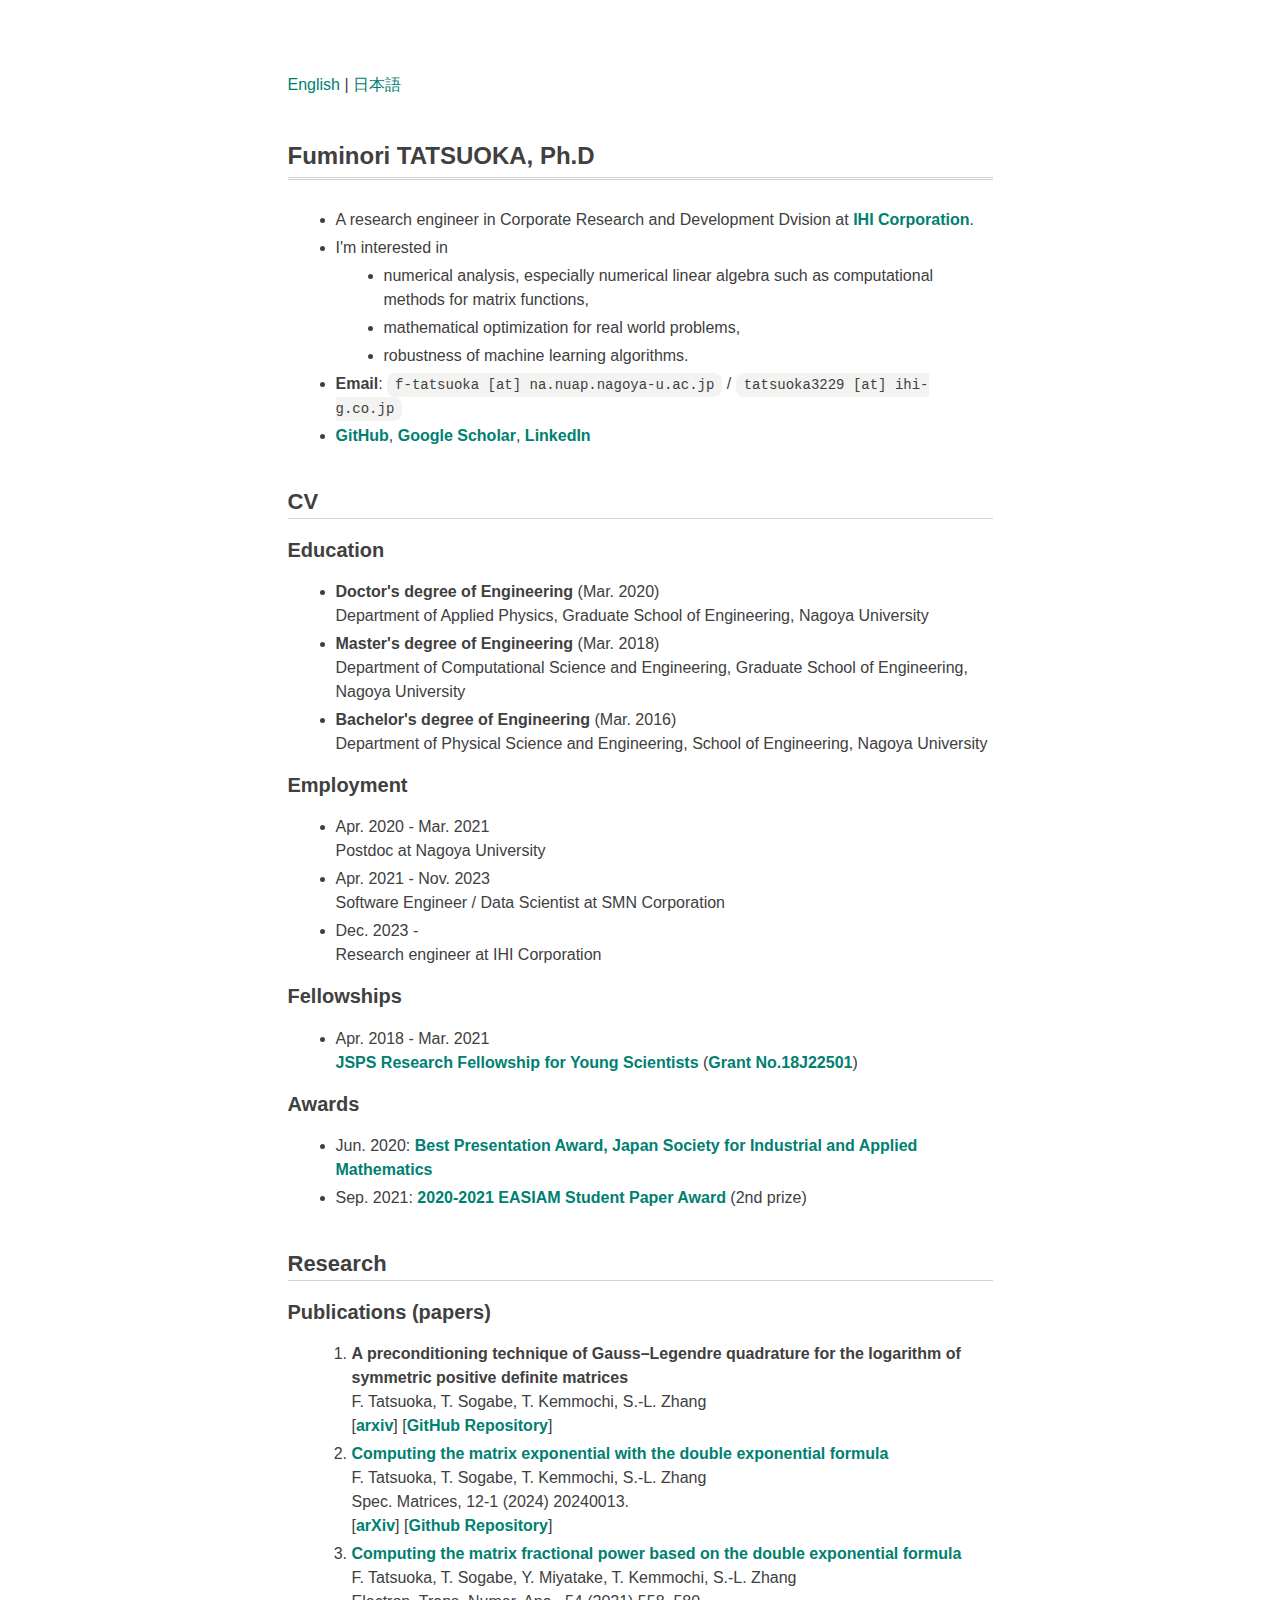
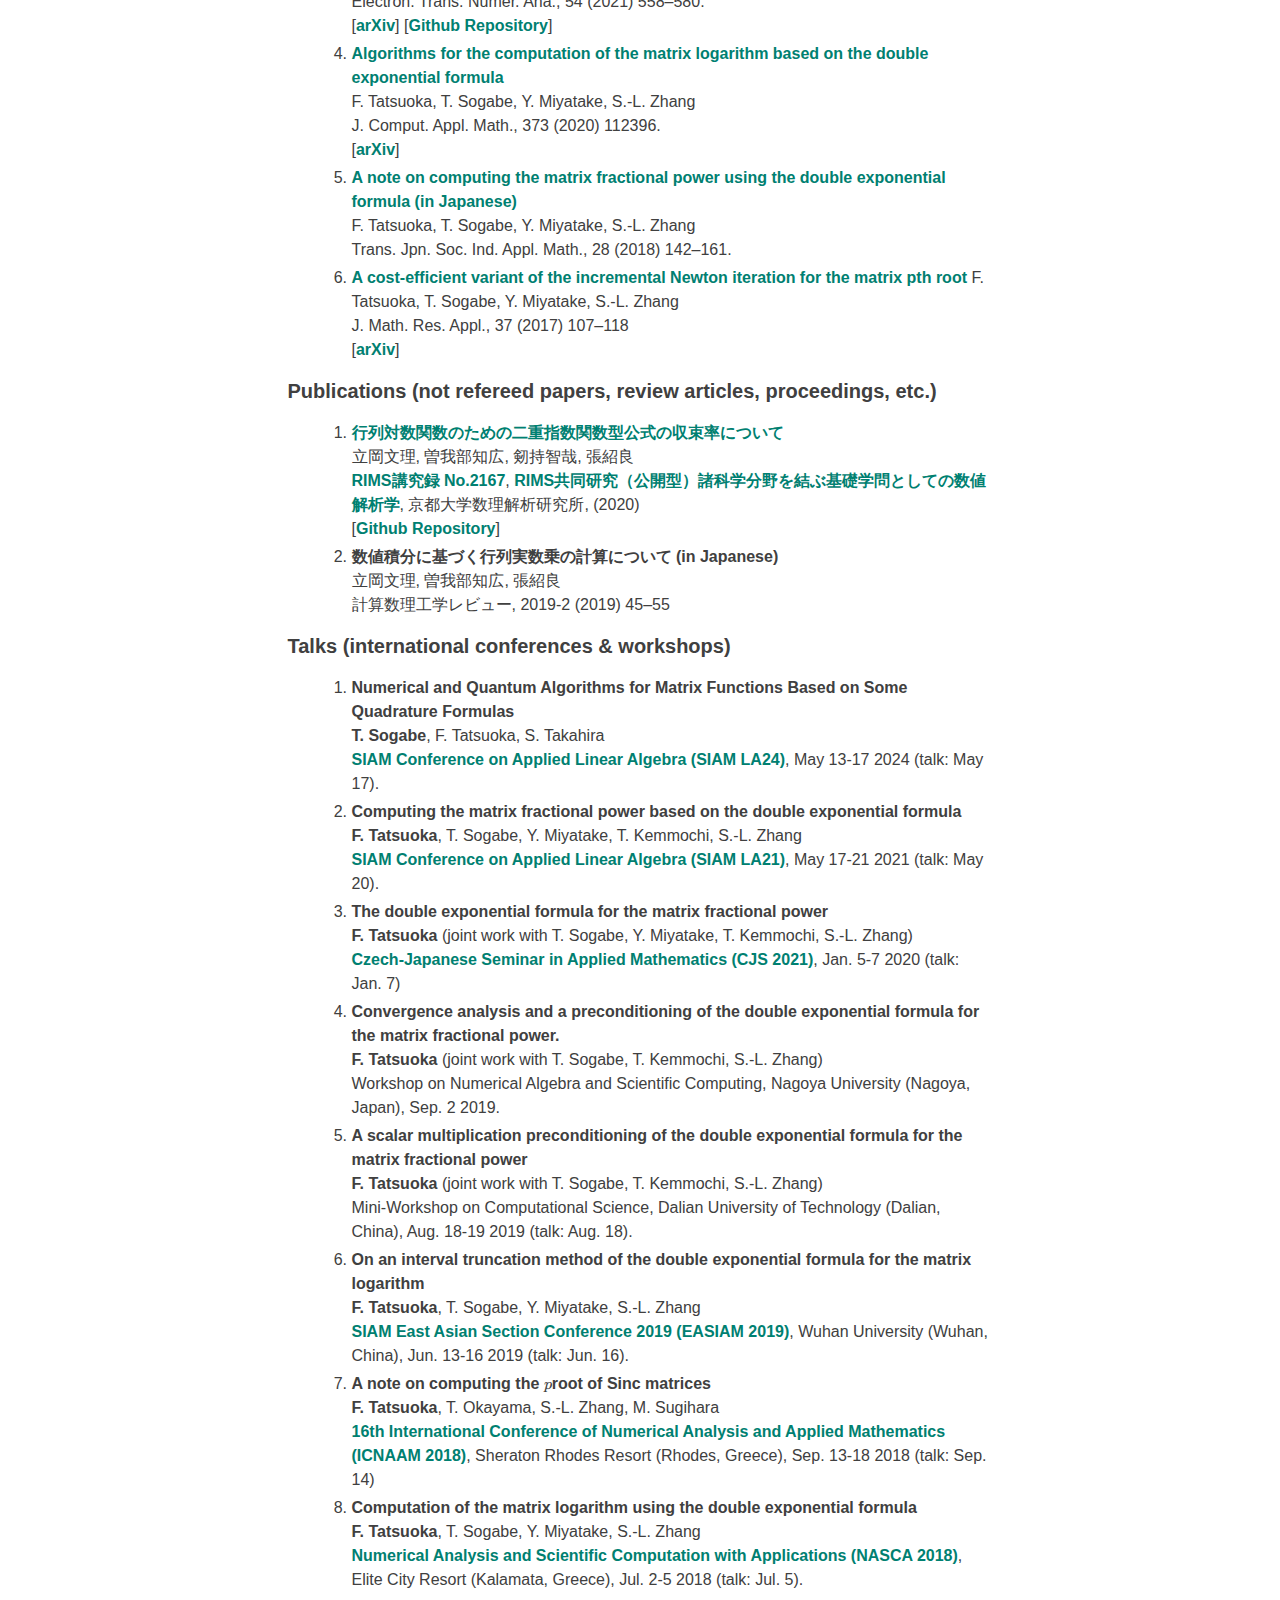
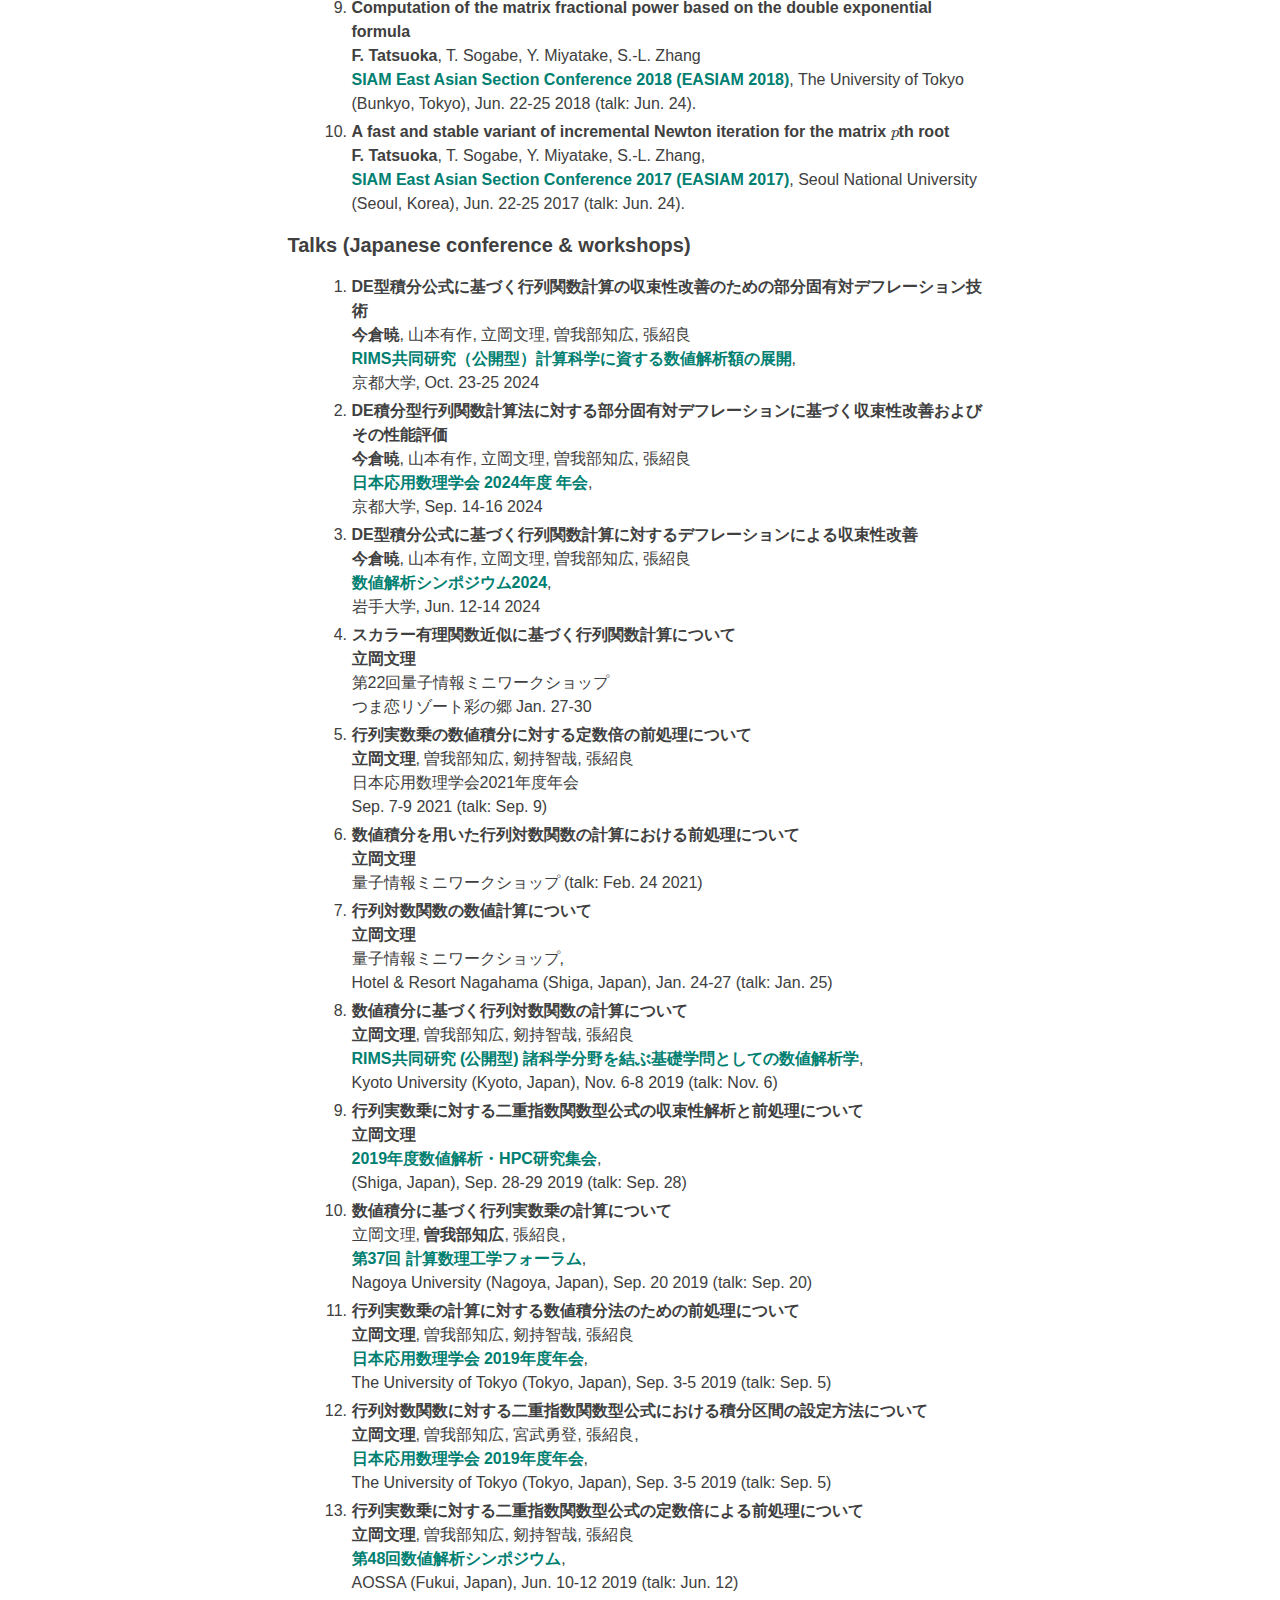
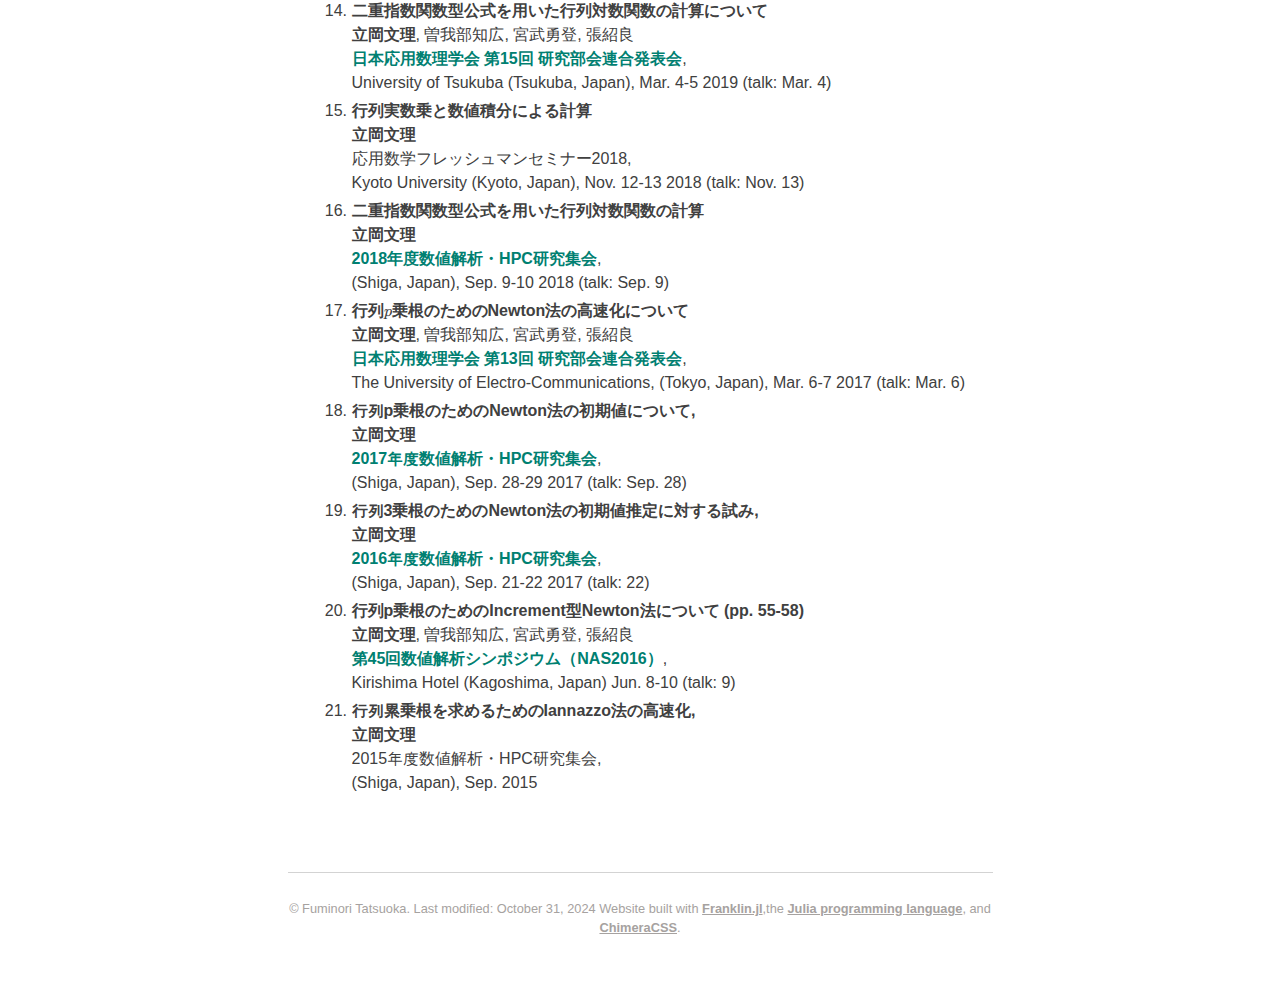
==== commit b5d9684a: "modified" ====
--- a/index.html
+++ b/index.html
@@ -1 +1 @@
-<!doctype html> <html lang=en > <meta charset=UTF-8 > <meta name=viewport  content="width=device-width, initial-scale=1"> <link rel=stylesheet  href="/libs/katex/katex.min.css"> <link rel=stylesheet  href="/css/franklin.css"> <link rel=stylesheet  href="/css/hypertext.css"> <link rel=stylesheet  href="/css/chimera-f-ttok.css"> <link rel=icon  href="/assets/favicon.png"> <title>F. TATSUOKA's personal page</title> <header> <nav> <a href="/" class=current >English</a> | <a href="/ja/">日本語</a> | <a href="/misc/">その他</a> </nav> </header> <div class=franklin-content ><h1 id=fuminori_tatsuoka_phd ><a href="#fuminori_tatsuoka_phd" class=header-anchor >Fuminori TATSUOKA, Ph.D.</a></h1> <ul> <li><p>A research engineer in Corporate Research and Development Dvision at <a href="https://www.ihi.co.jp/en/">IHI Corporation</a>.</p> <li><p>I&#39;m interested in</p> <ul> <li><p>numerical analysis, especially numerical linear algebra such as computational methods for matrix functions.</p> <li><p>mathematical optimization for real world problems.</p> </ul> <li><p><strong>Email</strong>: <code>f-tatsuoka &#91;at&#93; na.nuap.nagoya-u.ac.jp</code> / <code>tatsuoka3229 &#91;at&#93; ihi-g.co.jp</code></p> <li><p><a href="https://github.com/f-ttok">GitHub</a>, <a href="https://scholar.google.co.jp/citations?user&#61;bM9x5RQAAAAJ">Google Scholar</a>, <a href="https://www.linkedin.com/in/fuminori-tatsuoka-24904312a/">LinkedIn</a></p> </ul> <p><strong>Toc of this page</strong>: <a href="#cv">CV</a>, <a href="#publications">Publications</a>, <a href="#talks">Talks</a></p> <h1 id=cv ><a href="#cv" class=header-anchor >CV</a></h1> <h3 id=education ><a href="#education" class=header-anchor >Education</a></h3> <ul> <li><p><strong>Doctor&#39;s degree of Engineering</strong> &#40;Mar. 2020&#41;<br/>Department of Applied Physics, Graduate School of Engineering, Nagoya University</p> <li><p><strong>Master&#39;s degree of Engineering</strong> &#40;Mar. 2018&#41;<br/>Department of Computational Science and Engineering, Graduate School of Engineering, Nagoya University</p> <li><p><strong>Bachelor&#39;s degree of Engineering</strong> &#40;Mar. 2016&#41;<br/>Department of Physical Science and Engineering, School of Engineering, Nagoya University</p> </ul> <h3 id=employment ><a href="#employment" class=header-anchor >Employment</a></h3> <ul> <li><p>Apr. 2020 - Mar. 2021<br/>Postdoc at Nagoya University</p> <li><p>Apr. 2021 - Nov. 2023<br/>Software Engineer / Data Scientist at SMN Corporation</p> <li><p>Dec. 2023 - <br/>Research engineer at IHI Corporation</p> </ul> <h3 id=fellowships ><a href="#fellowships" class=header-anchor >Fellowships</a></h3> <ul> <li><p>Apr. 2018 - Mar. 2021<br/><a href="https://www.jsps.go.jp/english/index.html">JSPS Research Fellowship for Young Scientists</a> &#40;<a href="https://kaken.nii.ac.jp/en/grant/KAKENHI-PROJECT-18J22501/">Grant No. 18J22501</a>&#41;</p> </ul> <h3 id=awards ><a href="#awards" class=header-anchor >Awards</a></h3> <ul> <li><p>Jun. 2020: <a href="https://www2.jsiam.org/wakate-yusyu2019">Best Presentation Award, Japan Society for Industrial and Applied Mathematics</a></p> <li><p>Sep. 2021: <a href="http://easiam.org/prizes.html">2020-2021 EASIAM Student Paper Award</a> &#40;2nd prize&#41;</p> </ul> <h1 id=research ><a href="#research" class=header-anchor >Research</a></h1> <h2 id=publications ><a href="#publications" class=header-anchor >Publications</a></h2> <h3 id=papers ><a href="#papers" class=header-anchor >Papers</a></h3> <ol> <li><p><strong>Computing the matrix exponential with the double exponential formula</strong><br/>F. Tatsuoka, T. Sogabe, T. Kemmochi, S.-L. Zhang<br/>Special Matrices, accepted. &#91;<a href="https://arxiv.org/abs/2306.14197">arXiv</a>&#93; &#91;<a href="https://github.com/f-ttok/article-expmde">Github Repository</a>&#93;</p> <li><p><a href="http://doi.org/10.1553/etna_vol54s558">Computing the matrix fractional power based on the double exponential formula</a><br/>F. Tatsuoka, T. Sogabe, Y. Miyatake, T. Kemmochi, S.-L. Zhang<br/>Electron. Trans. Numer. Ana., 54 &#40;2021&#41; 558–580. &#91;<a href="https://arxiv.org/abs/2012.01667">arXiv</a>&#93; &#91;<a href="https://github.com/f-ttok/article-powmde/">Github Repository</a>&#93;</p> <li><p><a href="https://doi.org/10.1016/j.cam.2019.112396">Algorithms for the computation of the matrix logarithm based on the double exponential formula</a><br/>F. Tatsuoka, T. Sogabe, Y. Miyatake, S.-L. Zhang<br/>J. Comput. Appl. Math., 373 &#40;2020&#41; 112396. &#91;<a href="https://arxiv.org/abs/1901.07834">arXiv</a>&#93;</p> <li><p><a href="https://www.jstage.jst.go.jp/article/jsiamt/28/3/28_142/_article/-char/en">A note on computing the matrix fractional power using the double exponential formula &#40;in Japanese&#41;</a><br/>F. Tatsuoka, T. Sogabe, Y. Miyatake, S.-L. Zhang<br/>Trans. Jpn. Soc. Ind. Appl. Math., 28 &#40;2018&#41; 142–161.</p> <li><p><a href="https://doi.org./10.3770/j.issn:2095-2651.2017.01.009">A cost-efficient variant of the incremental Newton iteration for the matrix pth root</a><br/>F. Tatsuoka, T. Sogabe, Y. Miyatake, S.-L. Zhang<br/>J. Math. Res. Appl., 37 &#40;2017&#41; 107–118 &#91;<a href="https://arxiv.org/abs/1611.02848">arXiv</a>&#93;</p> </ol> <h3 id=papers_not_refereed_review_article_proceedings_etc ><a href="#papers_not_refereed_review_article_proceedings_etc" class=header-anchor >Papers &#40;not refereed&#41;, Review article, proceedings, etc.</a></h3> <ol> <li><p><a href="http://www.kurims.kyoto-u.ac.jp/~kyodo/kokyuroku/contents/pdf/2167-01.pdf">行列対数関数のための二重指数関数型公式の収束率について</a><br/>立岡文理, 曽我部知広, 剱持智哉, 張紹良<br/><a href="http://www.kurims.kyoto-u.ac.jp/~kyodo/kokyuroku/contents/2167.html">RIMS講究録 No. 2167</a>, <a href="http://www.sr3.t.u-tokyo.ac.jp/rims2019/program.html">RIMS共同研究（公開型）諸科学分野を結ぶ基礎学問としての数値解析学</a>, 京都大学数理解析研究所, &#40;2020&#41; &#91;<a href="https://github.com/f-ttok/article-rims2019">Github Repository</a>&#93;</p> <li><p><strong>数値積分に基づく行列実数乗の計算について &#40;in Japanese&#41;</strong><br/>立岡文理, 曽我部知広, 張紹良<br/>計算数理工学レビュー, 2019-2 &#40;2019&#41; 45–55</p> </ol> <h2 id=talks ><a href="#talks" class=header-anchor >Talks</a></h2> <h3 id=international_conferences_workshops ><a href="#international_conferences_workshops" class=header-anchor >International conferences &amp; workshops</a></h3> <ol> <li><p><strong>Numerical and Quantum Algorithms for Matrix Functions Based on Some Quadrature Formulas</strong><br/><strong>T. Sogabe</strong>, F. Tatsuoka, S. Takahira<br/><a href="https://www.siam.org/conferences/cm/conference/la24">SIAM Conference on Applied Linear Algebra &#40;SIAM LA24&#41;</a>,<br/>May 13-17 2024 &#40;talk: May 17&#41;.</p> <li><p><strong>Computing the matrix fractional power based on the double exponential formula</strong><br/><strong>F. Tatsuoka</strong>, T. Sogabe, Y. Miyatake, T. Kemmochi, S.-L. Zhang<br/><a href="https://www.siam.org/conferences/cm/conference/la21">SIAM Conference on Applied Linear Algebra &#40;SIAM LA21&#41;</a>,<br/>May 17-21 2021 &#40;talk: May 20&#41;.</p> <li><p><strong>The double exponential formula for the matrix fractional power</strong><br/><strong>F. Tatsuoka</strong> &#40;joint work with T. Sogabe, Y. Miyatake, T. Kemmochi, S.-L. Zhang&#41;<br/><a href="http://geraldine.fjfi.cvut.cz/cjs2021/">Czech-Japanese Seminar in Applied Mathematics &#40;CJS 2021&#41;</a>, Jan. 5-7 2020 &#40;talk: Jan. 7&#41;</p> <li><p><strong>Convergence analysis and a preconditioning of the double exponential formula for the matrix fractional power.</strong><br/><strong>F. Tatsuoka</strong> &#40;joint work with T. Sogabe, T. Kemmochi, S.-L. Zhang&#41;<br/>Workshop on Numerical Algebra and Scientific Computing,<br/>Nagoya University &#40;Nagoya, Japan&#41;, Sep. 2 2019.</p> <li><p><strong>A scalar multiplication preconditioning of the double exponential formula for the matrix fractional power</strong><br/><strong>F. Tatsuoka</strong> &#40;joint work with T. Sogabe, T. Kemmochi, S.-L. Zhang&#41;<br/>Mini-Workshop on Computational Science,<br/>Dalian University of Technology &#40;Dalian, China&#41;, Aug. 18-19 2019 &#40;talk: Aug. 18&#41;.</p> <li><p><strong>On an interval truncation method of the double exponential formula for the matrix logarithm</strong><br/><strong>F. Tatsuoka</strong>, T. Sogabe, Y. Miyatake, S.-L. Zhang<br/><a href="https://maths.whu.edu.cn/easiam2019/Home.htm">SIAM East Asian Section Conference 2019 &#40;EASIAM 2019&#41;</a>,<br/>Wuhan University &#40;Wuhan, China&#41;, Jun. 13-16 2019 &#40;talk: Jun. 16&#41;.</p> <li><p><strong>A note on computing the <span class=katex ><span class=katex-mathml ><math xmlns="http://www.w3.org/1998/Math/MathML"><semantics><mrow><mi>p</mi></mrow><annotation encoding="application/x-tex">p</annotation></semantics></math></span><span class=katex-html  aria-hidden=true ><span class=base ><span class=strut  style="height:0.625em;vertical-align:-0.1944em;"></span><span class="mord mathnormal">p</span></span></span></span>th root of Sinc matrices</strong><br/><strong>F. Tatsuoka</strong>, T. Okayama, S.-L. Zhang, M. Sugihara<br/><a href="http://icnaam.org/">16th International Conference of Numerical Analysis and Applied Mathematics &#40;ICNAAM 2018&#41;</a>,<br/>Sheraton Rhodes Resort &#40;Rhodes, Greece&#41;, Sep. 13-18 2018 &#40;talk: Sep. 14&#41;</p> <li><p><strong>Computation of the matrix logarithm using the double exponential formula</strong><br/><strong>F. Tatsuoka</strong>, T. Sogabe, Y. Miyatake, S.-L. Zhang<br/><a href="http://nasca18.math.uoa.gr/">Numerical Analysis and Scientific Computation with Applications &#40;NASCA 2018&#41;</a>,<br/>Elite City Resort &#40;Kalamata, Greece&#41;, Jul. 2-5 2018 &#40;talk: Jul. 5&#41;.</p> <li><p><strong>Computation of the matrix fractional power based on the double exponential formula</strong><br/><strong>F. Tatsuoka</strong>, T. Sogabe, Y. Miyatake, S.-L. Zhang<br/><a href="http://sr3.t.u-tokyo.ac.jp/EASIAM2018/">SIAM East Asian Section Conference 2018 &#40;EASIAM 2018&#41;</a>,<br/>The University of Tokyo &#40;Bunkyo, Tokyo&#41;, Jun. 22-25 2018 &#40;talk: Jun. 24&#41;.</p> <li><p><strong>A fast and stable variant of incremental Newton iteration for the matrix <span class=katex ><span class=katex-mathml ><math xmlns="http://www.w3.org/1998/Math/MathML"><semantics><mrow><mi>p</mi></mrow><annotation encoding="application/x-tex">p</annotation></semantics></math></span><span class=katex-html  aria-hidden=true ><span class=base ><span class=strut  style="height:0.625em;vertical-align:-0.1944em;"></span><span class="mord mathnormal">p</span></span></span></span>th root</strong><br/><strong>F. Tatsuoka</strong>, T. Sogabe, Y. Miyatake, S.-L. Zhang,<br/><a href="http://conference.math.snu.ac.kr/EASIAM2017">SIAM East Asian Section Conference 2017 &#40;EASIAM 2017&#41;</a>,<br/>Seoul National University &#40;Seoul, Korea&#41;, Jun. 22-25 2017 &#40;talk: Jun. 24&#41;.</p> </ol> <h3 id=japanese_conference_workshops ><a href="#japanese_conference_workshops" class=header-anchor >Japanese conference &amp; workshops</a></h3> <ol> <li><p><strong>行列実数乗の数値積分に対する定数倍の前処理について</strong><br/><strong>立岡文理</strong>, 曽我部知広, 剱持智哉, 張紹良<br/>日本応用数理学会2021年度年会 Sep. 7-9 2021 &#40;talk: Sep. 9&#41;</p> <li><p><strong>数値積分を用いた行列対数関数の計算における前処理について</strong><br/><strong>立岡文理</strong><br/>量子情報ミニワークショップ &#40;talk: Feb. 24 2021&#41;</p> <li><p><strong>行列対数関数の数値計算について</strong><br/><strong>立岡文理</strong><br/>量子情報ミニワークショップ,<br/>Hotel &amp; Resort Nagahama &#40;Shiga, Japan&#41;, Jan. 24-27 &#40;talk: Jan. 25&#41;</p> <li><p><strong>数値積分に基づく行列対数関数の計算について</strong><br/><strong>立岡文理</strong>, 曽我部知広, 剱持智哉, 張紹良<br/><a href="http://www.sr3.t.u-tokyo.ac.jp/rims2019/">RIMS共同研究 &#40;公開型&#41; 諸科学分野を結ぶ基礎学問としての数値解析学</a>,<br/>Kyoto University &#40;Kyoto, Japan&#41;, Nov. 6-8 2019 &#40;talk: Nov. 6&#41;</p> <li><p><strong>行列実数乗に対する二重指数関数型公式の収束性解析と前処理について</strong><br/><strong>立岡文理</strong><br/><a href="http://www.hpc.itc.nagoya-u.ac.jp/biwako/2019/index.html">2019年度数値解析・HPC研究集会</a>,<br/>&#40;Shiga, Japan&#41;, Sep. 28-29 2019 &#40;talk: Sep. 28&#41;</p> <li><p><strong>数値積分に基づく行列実数乗の計算について</strong><br/>立岡文理, <strong>曽我部知広</strong>, 張紹良,<br/><a href="http://www.matsumoto.nuem.nagoya-u.ac.jp/jascome/event/study/study.html">第37回 計算数理工学フォーラム</a>,<br/>Nagoya University &#40;Nagoya, Japan&#41;, Sep. 20 2019 &#40;talk: Sep. 20&#41;</p> <li><p><strong>行列実数乗の計算に対する数値積分法のための前処理について</strong><br/><strong>立岡文理</strong>, 曽我部知広, 剱持智哉, 張紹良<br/><a href="https://annual2019.jsiam.org">日本応用数理学会 2019年度年会</a>,<br/>The University of Tokyo &#40;Tokyo, Japan&#41;, Sep. 3-5 2019 &#40;talk: Sep. 5&#41;</p> <li><p><strong>行列対数関数に対する二重指数関数型公式における積分区間の設定方法について</strong><br/><strong>立岡文理</strong>, 曽我部知広, 宮武勇登, 張紹良,<br/><a href="https://annual2019.jsiam.org">日本応用数理学会 2019年度年会</a>,<br/>The University of Tokyo &#40;Tokyo, Japan&#41;, Sep. 3-5 2019 &#40;talk: Sep. 5&#41;</p> <li><p><strong>行列実数乗に対する二重指数関数型公式の定数倍による前処理について</strong><br/><strong>立岡文理</strong>, 曽我部知広, 剱持智哉, 張紹良<br/><a href="http://www.na.scitec.kobe-u.ac.jp/nas2019/index.html">第48回数値解析シンポジウム</a>,<br/>AOSSA &#40;Fukui, Japan&#41;, Jun. 10-12 2019 &#40;talk: Jun. 12&#41;</p> <li><p><strong>二重指数関数型公式を用いた行列対数関数の計算について</strong><br/><strong>立岡文理</strong>, 曽我部知広, 宮武勇登, 張紹良<br/><a href="http://union2019.jsiam.org/">日本応用数理学会 第15回 研究部会連合発表会</a>,<br/>University of Tsukuba &#40;Tsukuba, Japan&#41;, Mar. 4-5 2019 &#40;talk: Mar. 4&#41;</p> <li><p><strong>行列実数乗と数値積分による計算</strong><br/><strong>立岡文理</strong><br/>応用数学フレッシュマンセミナー2018,<br/>Kyoto University &#40;Kyoto, Japan&#41;, Nov. 12-13 2018 &#40;talk: Nov. 13&#41;</p> <li><p><strong>二重指数関数型公式を用いた行列対数関数の計算</strong><br/><strong>立岡文理</strong><br/><a href="http://www.na.scitec.kobe-u.ac.jp/~yaguchi/naow2018/">2018年度数値解析・HPC研究集会</a>,<br/>&#40;Shiga, Japan&#41;, Sep. 9-10 2018 &#40;talk: Sep. 9&#41;</p> <li><p><strong>行列 <span class=katex ><span class=katex-mathml ><math xmlns="http://www.w3.org/1998/Math/MathML"><semantics><mrow><mi>p</mi></mrow><annotation encoding="application/x-tex">p</annotation></semantics></math></span><span class=katex-html  aria-hidden=true ><span class=base ><span class=strut  style="height:0.625em;vertical-align:-0.1944em;"></span><span class="mord mathnormal">p</span></span></span></span> 乗根のためのNewton法の高速化について</strong><br/><strong>立岡文理</strong>, 曽我部知広, 宮武勇登, 張紹良<br/><a href="http://union2017.jsiam.org/">日本応用数理学会 第13回 研究部会連合発表会</a>,<br/>The University of Electro-Communications, &#40;Tokyo, Japan&#41;, Mar. 6-7 2017 &#40;talk: Mar. 6&#41;</p> <li><p><strong>行列 <span class=katex ><span class=katex-mathml ><math xmlns="http://www.w3.org/1998/Math/MathML"><semantics><mrow><mi>p</mi></mrow><annotation encoding="application/x-tex">p</annotation></semantics></math></span><span class=katex-html  aria-hidden=true ><span class=base ><span class=strut  style="height:0.625em;vertical-align:-0.1944em;"></span><span class="mord mathnormal">p</span></span></span></span> 乗根のためのNewton法の初期値について,</strong><br/><strong>立岡文理</strong><br/><a href="http://na.nuap.nagoya-u.ac.jp/~naow2017/">2017年度数値解析・HPC研究集会</a>,<br/>&#40;Shiga, Japan&#41;, Sep. 28-29 2017 &#40;talk: Sep. 28&#41;</p> <li><p><strong>行列3乗根のためのNewton法の初期値推定に対する試み,</strong><br/><strong>立岡文理</strong><br/><a href="http://www.na.scitec.kobe-u.ac.jp/~yaguchi/naow2016/">2016年度数値解析・HPC研究集会</a>,<br/>&#40;Shiga, Japan&#41;, Sep. 21-22 2017 &#40;talk: 22&#41;</p> <li><p><strong>行列 <span class=katex ><span class=katex-mathml ><math xmlns="http://www.w3.org/1998/Math/MathML"><semantics><mrow><mi>p</mi></mrow><annotation encoding="application/x-tex">p</annotation></semantics></math></span><span class=katex-html  aria-hidden=true ><span class=base ><span class=strut  style="height:0.625em;vertical-align:-0.1944em;"></span><span class="mord mathnormal">p</span></span></span></span> 乗根のためのIncrement型Newton法について &#40;pp. 55-58&#41;</strong><br/><strong>立岡文理</strong>, 曽我部知広, 宮武勇登, 張紹良<br/><a href="http://www.nas.sr3.t.u-tokyo.ac.jp/">第45回数値解析シンポジウム （NAS2016）</a>,<br/>Kirishima Hotel &#40;Kagoshima, Japan&#41; Jun. 8-10 &#40;talk: 9&#41;</p> <li><p><strong>行列累乗根を求めるためのIannazzo法の高速化,</strong><br/><strong>立岡文理</strong><br/>2015年度数値解析・HPC研究集会,<br/>&#40;Shiga, Japan&#41;, Sep. 2015</p> </ol> <div class=page-foot > © Fuminori Tatsuoka. Last modified: June 01, 2024. Website built with <a href="https://github.com/tlienart/Franklin.jl">Franklin.jl</a>, the <a href="https://julialang.org">Julia programming language</a>, and <a href="https://github.com/ChimeraCSS/ChimeraCSS">ChimeraCSS</a>. </div> </div>+<!doctype html> <html lang=en > <meta charset=UTF-8 > <meta name=viewport  content="width=device-width, initial-scale=1"> <link rel=stylesheet  href="/libs/katex/katex.min.css"> <link rel=stylesheet  href="/css/franklin.css"> <link rel=stylesheet  href="/css/hypertext.css"> <link rel=stylesheet  href="/css/chimera-f-ttok.css"> <link rel=icon  href="/assets/favicon.svg"> <title>Fuminori TATSUOKA, Ph.D</title> <header> <nav> <a href="/" class=current >English</a> | <a href="/ja/">日本語</a> </nav> </header> <div class=franklin-content ><h1 id=fuminori_tatsuoka_phd ><a href="#fuminori_tatsuoka_phd" class=header-anchor >Fuminori TATSUOKA, Ph.D</a></h1> <ul> <li><p>A research engineer in Corporate Research and Development Dvision at <a href="https://www.ihi.co.jp/en/">IHI Corporation</a>.</p> <li><p>I&#39;m interested in</p> <ul> <li><p>numerical analysis, especially numerical linear algebra such as computational methods for matrix functions,</p> <li><p>mathematical optimization for real world problems,</p> <li><p>robustness of machine learning algorithms.</p> </ul> <li><p><strong>Email</strong>: <code>f-tatsuoka &#91;at&#93; na.nuap.nagoya-u.ac.jp</code> / <code>tatsuoka3229 &#91;at&#93; ihi-g.co.jp</code></p> <li><p><a href="https://github.com/f-ttok">GitHub</a>, <a href="https://scholar.google.co.jp/citations?user&#61;bM9x5RQAAAAJ">Google Scholar</a>, <a href="https://www.linkedin.com/in/fuminori-tatsuoka-24904312a/">LinkedIn</a></p> </ul> <h2 id=cv ><a href="#cv" class=header-anchor >CV</a></h2> <h3 id=education ><a href="#education" class=header-anchor >Education</a></h3> <ul> <li><p><strong>Doctor&#39;s degree of Engineering</strong> &#40;Mar. 2020&#41;<br/> Department of Applied Physics, Graduate School of Engineering, Nagoya University</p> <li><p><strong>Master&#39;s degree of Engineering</strong> &#40;Mar. 2018&#41;<br/> Department of Computational Science and Engineering, Graduate School of Engineering, Nagoya University</p> <li><p><strong>Bachelor&#39;s degree of Engineering</strong> &#40;Mar. 2016&#41;<br/> Department of Physical Science and Engineering, School of Engineering, Nagoya University</p> </ul> <h3 id=employment ><a href="#employment" class=header-anchor >Employment</a></h3> <ul> <li><p>Apr. 2020 - Mar. 2021<br/> Postdoc at Nagoya University</p> <li><p>Apr. 2021 - Nov. 2023<br/> Software Engineer / Data Scientist at SMN Corporation</p> <li><p>Dec. 2023 -<br/> Research engineer at IHI Corporation</p> </ul> <h3 id=fellowships ><a href="#fellowships" class=header-anchor >Fellowships</a></h3> <ul> <li><p>Apr. 2018 - Mar. 2021<br/> <a href="https://www.jsps.go.jp/english/index.html">JSPS Research Fellowship for Young Scientists</a> &#40;<a href="https://kaken.nii.ac.jp/en/grant/KAKENHI-PROJECT-18J22501/">Grant No.18J22501</a>&#41;</p> </ul> <h3 id=awards ><a href="#awards" class=header-anchor >Awards</a></h3> <ul> <li><p>Jun. 2020: <a href="https://www2.jsiam.org/wakate-yusyu2019">Best Presentation Award, Japan Society for Industrial and Applied Mathematics</a></p> <li><p>Sep. 2021: <a href="http://easiam.org/prizes.html">2020-2021 EASIAM Student Paper Award</a> &#40;2nd prize&#41;</p> </ul> <h2 id=research ><a href="#research" class=header-anchor >Research</a></h2> <h3 id=publications_papers ><a href="#publications_papers" class=header-anchor >Publications &#40;papers&#41;</a></h3> <ol> <li><p><strong>A preconditioning technique of Gauss–Legendre quadrature for the logarithm of symmetric positive definite matrices</strong><br/> F. Tatsuoka, T. Sogabe, T. Kemmochi, S.-L. Zhang<br/> &#91;<a href="https://doi.org/10.48550/arXiv.2410.22014">arxiv</a>&#93; &#91;<a href="https://github.com/f-ttok/article-logm-preconditioning">GitHub Repository</a>&#93;</p> <li><p><a href="http://doi.org/10.1515/spma-2024-0013">Computing the matrix exponential with the double exponential formula</a><br/> F. Tatsuoka, T. Sogabe, T. Kemmochi, S.-L. Zhang<br/> Spec. Matrices, 12-1 &#40;2024&#41; 20240013.<br/> &#91;<a href="https://arxiv.org/abs/2306.14197">arXiv</a>&#93; &#91;<a href="https://github.com/f-ttok/article-expmde">Github Repository</a>&#93;</p> <li><p><a href="http://doi.org/10.1553/etna_vol54s558">Computing the matrix fractional power based on the double exponential formula</a><br/> F. Tatsuoka, T. Sogabe, Y. Miyatake, T. Kemmochi, S.-L. Zhang<br/> Electron. Trans. Numer. Ana., 54 &#40;2021&#41; 558–580.<br/> &#91;<a href="https://arxiv.org/abs/2012.01667">arXiv</a>&#93; &#91;<a href="https://github.com/f-ttok/article-powmde/">Github Repository</a>&#93;</p> <li><p><a href="https://doi.org/10.1016/j.cam.2019.112396">Algorithms for the computation of the matrix logarithm based on the double exponential formula</a><br/> F. Tatsuoka, T. Sogabe, Y. Miyatake, S.-L. Zhang<br/> J. Comput. Appl. Math., 373 &#40;2020&#41; 112396.<br/> &#91;<a href="https://arxiv.org/abs/1901.07834">arXiv</a>&#93;</p> <li><p><a href="https://www.jstage.jst.go.jp/article/jsiamt/28/3/28_142/_article/-char/en">A note on computing the matrix fractional power using the double exponential formula &#40;in Japanese&#41;</a><br/> F. Tatsuoka, T. Sogabe, Y. Miyatake, S.-L. Zhang<br/> Trans. Jpn. Soc. Ind. Appl. Math., 28 &#40;2018&#41; 142–161.</p> <li><p><a href="https://doi.org./10.3770/j.issn:2095-2651.2017.01.009">A cost-efficient variant of the incremental Newton iteration for the matrix pth root</a> F. Tatsuoka, T. Sogabe, Y. Miyatake, S.-L. Zhang<br/> J. Math. Res. Appl., 37 &#40;2017&#41; 107–118<br/> &#91;<a href="https://arxiv.org/abs/1611.02848">arXiv</a>&#93;</p> </ol> <h3 id=publications_not_refereed_papers_review_articles_proceedings_etc ><a href="#publications_not_refereed_papers_review_articles_proceedings_etc" class=header-anchor >Publications &#40;not refereed papers, review articles, proceedings, etc.&#41;</a></h3> <ol> <li><p><a href="http://www.kurims.kyoto-u.ac.jp/~kyodo/kokyuroku/contents/pdf/2167-01.pdf">行列対数関数のための二重指数関数型公式の収束率について</a><br/> 立岡文理, 曽我部知広, 剱持智哉, 張紹良<br/> <a href="http://www.kurims.kyoto-u.ac.jp/~kyodo/kokyuroku/contents/2167.html">RIMS講究録 No.2167</a>, <a href="http://www.sr3.t.u-tokyo.ac.jp/rims2019/program.html">RIMS共同研究（公開型）諸科学分野を結ぶ基礎学問としての数値解析学</a>, 京都大学数理解析研究所, &#40;2020&#41;<br/> &#91;<a href="https://github.com/f-ttok/article-rims2019">Github Repository</a>&#93;</p> <li><p><strong>数値積分に基づく行列実数乗の計算について &#40;in Japanese&#41;</strong><br/> 立岡文理, 曽我部知広, 張紹良<br/> 計算数理工学レビュー, 2019-2 &#40;2019&#41; 45–55</p> </ol> <h3 id=talks_international_conferences_workshops ><a href="#talks_international_conferences_workshops" class=header-anchor >Talks &#40;international conferences &amp; workshops&#41;</a></h3> <ol> <li><p><strong>Numerical and Quantum Algorithms for Matrix Functions Based on Some Quadrature Formulas</strong><br/> <strong>T. Sogabe</strong>, F. Tatsuoka, S. Takahira<br/> <a href="https://www.siam.org/conferences/cm/conference/la24">SIAM Conference on Applied Linear Algebra &#40;SIAM LA24&#41;</a>, May 13-17 2024 &#40;talk: May 17&#41;.</p> <li><p><strong>Computing the matrix fractional power based on the double exponential formula</strong><br/> <strong>F. Tatsuoka</strong>, T. Sogabe, Y. Miyatake, T. Kemmochi, S.-L. Zhang<br/> <a href="https://www.siam.org/conferences/cm/conference/la21">SIAM Conference on Applied Linear Algebra &#40;SIAM LA21&#41;</a>, May 17-21 2021 &#40;talk: May 20&#41;.</p> <li><p><strong>The double exponential formula for the matrix fractional power</strong><br/> <strong>F. Tatsuoka</strong> &#40;joint work with T. Sogabe, Y. Miyatake, T. Kemmochi, S.-L. Zhang&#41;<br/> <a href="http://geraldine.fjfi.cvut.cz/cjs2021/">Czech-Japanese Seminar in Applied Mathematics &#40;CJS 2021&#41;</a>, Jan. 5-7 2020 &#40;talk: Jan. 7&#41;</p> <li><p><strong>Convergence analysis and a preconditioning of the double exponential formula for the matrix fractional power.</strong><br/> <strong>F. Tatsuoka</strong> &#40;joint work with T. Sogabe, T. Kemmochi, S.-L. Zhang&#41;<br/> Workshop on Numerical Algebra and Scientific Computing, Nagoya University &#40;Nagoya, Japan&#41;, Sep. 2 2019.</p> <li><p><strong>A scalar multiplication preconditioning of the double exponential formula for the matrix fractional power</strong><br/> <strong>F. Tatsuoka</strong> &#40;joint work with T. Sogabe, T. Kemmochi, S.-L. Zhang&#41;<br/> Mini-Workshop on Computational Science, Dalian University of Technology &#40;Dalian, China&#41;, Aug. 18-19 2019 &#40;talk: Aug. 18&#41;.</p> <li><p><strong>On an interval truncation method of the double exponential formula for the matrix logarithm</strong><br/> <strong>F. Tatsuoka</strong>, T. Sogabe, Y. Miyatake, S.-L. Zhang<br/> <a href="https://maths.whu.edu.cn/easiam2019/Home.htm">SIAM East Asian Section Conference 2019 &#40;EASIAM 2019&#41;</a>, Wuhan University &#40;Wuhan, China&#41;, Jun. 13-16 2019 &#40;talk: Jun. 16&#41;.</p> <li><p><strong>A note on computing the <span class=katex ><span class=katex-mathml ><math xmlns="http://www.w3.org/1998/Math/MathML"><semantics><mrow><mi>p</mi></mrow><annotation encoding="application/x-tex">p</annotation></semantics></math></span><span class=katex-html  aria-hidden=true ><span class=base ><span class=strut  style="height:0.625em;vertical-align:-0.1944em;"></span><span class="mord mathnormal">p</span></span></span></span>root of Sinc matrices</strong><br/> <strong>F. Tatsuoka</strong>, T. Okayama, S.-L. Zhang, M. Sugihara<br/> <a href="http://icnaam.org/">16th International Conference of Numerical Analysis and Applied Mathematics &#40;ICNAAM 2018&#41;</a>, Sheraton Rhodes Resort &#40;Rhodes, Greece&#41;, Sep. 13-18 2018 &#40;talk: Sep. 14&#41;</p> <li><p><strong>Computation of the matrix logarithm using the double exponential formula</strong><br/> <strong>F. Tatsuoka</strong>, T. Sogabe, Y. Miyatake, S.-L. Zhang<br/> <a href="http://nasca18.math.uoa.gr/">Numerical Analysis and Scientific Computation with Applications &#40;NASCA 2018&#41;</a>, Elite City Resort &#40;Kalamata, Greece&#41;, Jul. 2-5 2018 &#40;talk: Jul. 5&#41;.</p> <li><p><strong>Computation of the matrix fractional power based on the double exponential formula</strong><br/> <strong>F. Tatsuoka</strong>, T. Sogabe, Y. Miyatake, S.-L. Zhang<br/> <a href="http://sr3.t.u-tokyo.ac.jp/EASIAM2018/">SIAM East Asian Section Conference 2018 &#40;EASIAM 2018&#41;</a>, The University of Tokyo &#40;Bunkyo, Tokyo&#41;, Jun. 22-25 2018 &#40;talk: Jun. 24&#41;.</p> <li><p><strong>A fast and stable variant of incremental Newton iteration for the matrix <span class=katex ><span class=katex-mathml ><math xmlns="http://www.w3.org/1998/Math/MathML"><semantics><mrow><mi>p</mi></mrow><annotation encoding="application/x-tex">p</annotation></semantics></math></span><span class=katex-html  aria-hidden=true ><span class=base ><span class=strut  style="height:0.625em;vertical-align:-0.1944em;"></span><span class="mord mathnormal">p</span></span></span></span>th root</strong><br/> <strong>F. Tatsuoka</strong>, T. Sogabe, Y. Miyatake, S.-L. Zhang,<br/> <a href="http://conference.math.snu.ac.kr/EASIAM2017">SIAM East Asian Section Conference 2017 &#40;EASIAM 2017&#41;</a>, Seoul National University &#40;Seoul, Korea&#41;, Jun. 22-25 2017 &#40;talk: Jun. 24&#41;.</p> </ol> <h3 id=talks_japanese_conference_workshops ><a href="#talks_japanese_conference_workshops" class=header-anchor >Talks &#40;Japanese conference &amp; workshops&#41;</a></h3> <ol> <li><p><strong>DE型積分公式に基づく行列関数計算の収束性改善のための部分固有対デフレーション技術</strong><br/> <strong>今倉暁</strong>, 山本有作, 立岡文理, 曽我部知広, 張紹良<br/> <a href="https://na.nuap.nagoya-u.ac.jp/~rims2024/">RIMS共同研究（公開型）計算科学に資する数値解析額の展開</a>,<br/> 京都大学, Oct. 23-25 2024</p> <li><p><strong>DE積分型行列関数計算法に対する部分固有対デフレーションに基づく収束性改善およびその性能評価</strong><br/> <strong>今倉暁</strong>, 山本有作, 立岡文理, 曽我部知広, 張紹良<br/> <a href="https://jsiam.org/annual2024/">日本応用数理学会 2024年度 年会</a>,<br/> 京都大学, Sep. 14-16 2024</p> <li><p><strong>DE型積分公式に基づく行列関数計算に対するデフレーションによる収束性改善</strong><br/> <strong>今倉暁</strong>, 山本有作, 立岡文理, 曽我部知広, 張紹良<br/> <a href="http://www.sr3.t.u-tokyo.ac.jp/nas/2024/">数値解析シンポジウム2024</a>,<br/> 岩手大学, Jun. 12-14 2024</p> <li><p><strong>スカラー有理関数近似に基づく行列関数計算について</strong><br/> <strong>立岡文理</strong><br/> 第22回量子情報ミニワークショップ<br/> つま恋リゾート彩の郷 Jan. 27-30<br/></p> <li><p><strong>行列実数乗の数値積分に対する定数倍の前処理について</strong><br/> <strong>立岡文理</strong>, 曽我部知広, 剱持智哉, 張紹良<br/> 日本応用数理学会2021年度年会<br/> Sep. 7-9 2021 &#40;talk: Sep. 9&#41;</p> <li><p><strong>数値積分を用いた行列対数関数の計算における前処理について</strong><br/> <strong>立岡文理</strong><br/> 量子情報ミニワークショップ &#40;talk: Feb. 24 2021&#41;</p> <li><p><strong>行列対数関数の数値計算について</strong><br/> <strong>立岡文理</strong><br/> 量子情報ミニワークショップ,<br/> Hotel &amp; Resort Nagahama &#40;Shiga, Japan&#41;, Jan. 24-27 &#40;talk: Jan. 25&#41;</p> <li><p><strong>数値積分に基づく行列対数関数の計算について</strong><br/> <strong>立岡文理</strong>, 曽我部知広, 剱持智哉, 張紹良<br/> <a href="http://www.sr3.t.u-tokyo.ac.jp/rims2019/">RIMS共同研究 &#40;公開型&#41; 諸科学分野を結ぶ基礎学問としての数値解析学</a>,<br/> Kyoto University &#40;Kyoto, Japan&#41;, Nov. 6-8 2019 &#40;talk: Nov. 6&#41;</p> <li><p><strong>行列実数乗に対する二重指数関数型公式の収束性解析と前処理について</strong><br/> <strong>立岡文理</strong><br/> <a href="http://www.hpc.itc.nagoya-u.ac.jp/biwako/2019/index.html">2019年度数値解析・HPC研究集会</a>,<br/> &#40;Shiga, Japan&#41;, Sep. 28-29 2019 &#40;talk: Sep. 28&#41;</p> <li><p><strong>数値積分に基づく行列実数乗の計算について</strong><br/> 立岡文理, <strong>曽我部知広</strong>, 張紹良,<br/> <a href="http://www.matsumoto.nuem.nagoya-u.ac.jp/jascome/event/study/study.html">第37回 計算数理工学フォーラム</a>,<br/> Nagoya University &#40;Nagoya, Japan&#41;, Sep. 20 2019 &#40;talk: Sep. 20&#41;</p> <li><p><strong>行列実数乗の計算に対する数値積分法のための前処理について</strong><br/> <strong>立岡文理</strong>, 曽我部知広, 剱持智哉, 張紹良<br/> <a href="https://annual2019.jsiam.org">日本応用数理学会 2019年度年会</a>,<br/> The University of Tokyo &#40;Tokyo, Japan&#41;, Sep. 3-5 2019 &#40;talk: Sep. 5&#41;</p> <li><p><strong>行列対数関数に対する二重指数関数型公式における積分区間の設定方法について</strong><br/> <strong>立岡文理</strong>, 曽我部知広, 宮武勇登, 張紹良,<br/> <a href="https://annual2019.jsiam.org">日本応用数理学会 2019年度年会</a>,<br/> The University of Tokyo &#40;Tokyo, Japan&#41;, Sep. 3-5 2019 &#40;talk: Sep. 5&#41;</p> <li><p><strong>行列実数乗に対する二重指数関数型公式の定数倍による前処理について</strong><br/> <strong>立岡文理</strong>, 曽我部知広, 剱持智哉, 張紹良<br/> <a href="http://www.na.scitec.kobe-u.ac.jp/nas2019/index.html">第48回数値解析シンポジウム</a>,<br/> AOSSA &#40;Fukui, Japan&#41;, Jun. 10-12 2019 &#40;talk: Jun. 12&#41;</p> <li><p><strong>二重指数関数型公式を用いた行列対数関数の計算について</strong><br/> <strong>立岡文理</strong>, 曽我部知広, 宮武勇登, 張紹良<br/> <a href="http://union2019.jsiam.org/">日本応用数理学会 第15回 研究部会連合発表会</a>,<br/> University of Tsukuba &#40;Tsukuba, Japan&#41;, Mar. 4-5 2019 &#40;talk: Mar. 4&#41;</p> <li><p><strong>行列実数乗と数値積分による計算</strong><br/> <strong>立岡文理</strong><br/> 応用数学フレッシュマンセミナー2018,<br/> Kyoto University &#40;Kyoto, Japan&#41;, Nov. 12-13 2018 &#40;talk: Nov. 13&#41;</p> <li><p><strong>二重指数関数型公式を用いた行列対数関数の計算</strong><br/> <strong>立岡文理</strong><br/> <a href="http://www.na.scitec.kobe-u.ac.jp/~yaguchi/naow2018/">2018年度数値解析・HPC研究集会</a>,<br/> &#40;Shiga, Japan&#41;, Sep. 9-10 2018 &#40;talk: Sep. 9&#41;</p> <li><p><strong>行列<span class=katex ><span class=katex-mathml ><math xmlns="http://www.w3.org/1998/Math/MathML"><semantics><mrow><mi>p</mi></mrow><annotation encoding="application/x-tex">p</annotation></semantics></math></span><span class=katex-html  aria-hidden=true ><span class=base ><span class=strut  style="height:0.625em;vertical-align:-0.1944em;"></span><span class="mord mathnormal">p</span></span></span></span>乗根のためのNewton法の高速化について</strong><br/> <strong>立岡文理</strong>, 曽我部知広, 宮武勇登, 張紹良<br/> <a href="http://union2017.jsiam.org/">日本応用数理学会 第13回 研究部会連合発表会</a>,<br/> The University of Electro-Communications, &#40;Tokyo, Japan&#41;, Mar. 6-7 2017 &#40;talk: Mar. 6&#41;</p> <li><p><strong>行列p乗根のためのNewton法の初期値について,</strong><br/> <strong>立岡文理</strong><br/> <a href="http://na.nuap.nagoya-u.ac.jp/~naow2017/">2017年度数値解析・HPC研究集会</a>,<br/> &#40;Shiga, Japan&#41;, Sep. 28-29 2017 &#40;talk: Sep. 28&#41;</p> <li><p><strong>行列3乗根のためのNewton法の初期値推定に対する試み,</strong><br/> <strong>立岡文理</strong><br/> <a href="http://www.na.scitec.kobe-u.ac.jp/~yaguchi/naow2016/">2016年度数値解析・HPC研究集会</a>,<br/> &#40;Shiga, Japan&#41;, Sep. 21-22 2017 &#40;talk: 22&#41;</p> <li><p><strong>行列p乗根のためのIncrement型Newton法について &#40;pp. 55-58&#41;</strong><br/> <strong>立岡文理</strong>, 曽我部知広, 宮武勇登, 張紹良<br/> <a href="http://www.nas.sr3.t.u-tokyo.ac.jp/">第45回数値解析シンポジウム（NAS2016）</a>,<br/> Kirishima Hotel &#40;Kagoshima, Japan&#41; Jun. 8-10 &#40;talk: 9&#41;</p> <li><p><strong>行列累乗根を求めるためのIannazzo法の高速化,</strong><br/> <strong>立岡文理</strong><br/> 2015年度数値解析・HPC研究集会,<br/> &#40;Shiga, Japan&#41;, Sep. 2015</p> </ol> <div class=page-foot > © Fuminori Tatsuoka. Last modified: October 31, 2024 Website built with <a href="https://github.com/tlienart/Franklin.jl">Franklin.jl</a>,the <a href="https://julialang.org">Julia programming language</a>, and <a href="https://github.com/ChimeraCSS/ChimeraCSS">ChimeraCSS</a>. </div> </div>--- a/css/hypertext.css
+++ b/css/hypertext.css
@@ -1 +1 @@
-@charset "utf-8";header{margin-top:75px;position:relative;padding-left:12.5%;padding-right:12.5%;margin-bottom:50px}@media (min-width:940px){header{width:705px;margin-left:auto;margin-right:auto}}@media (max-width:480px){header{padding-left:6%;padding-right:6%}}+@charset "utf-8"; header{margin-top:75px;position:relative;padding-left:12.5%;padding-right:12.5%;margin-bottom:50px}@media (min-width:940px){header{width:705px;margin-left:auto;margin-right:auto}}@media (max-width:480px){header{padding-left:6%;padding-right:6%}}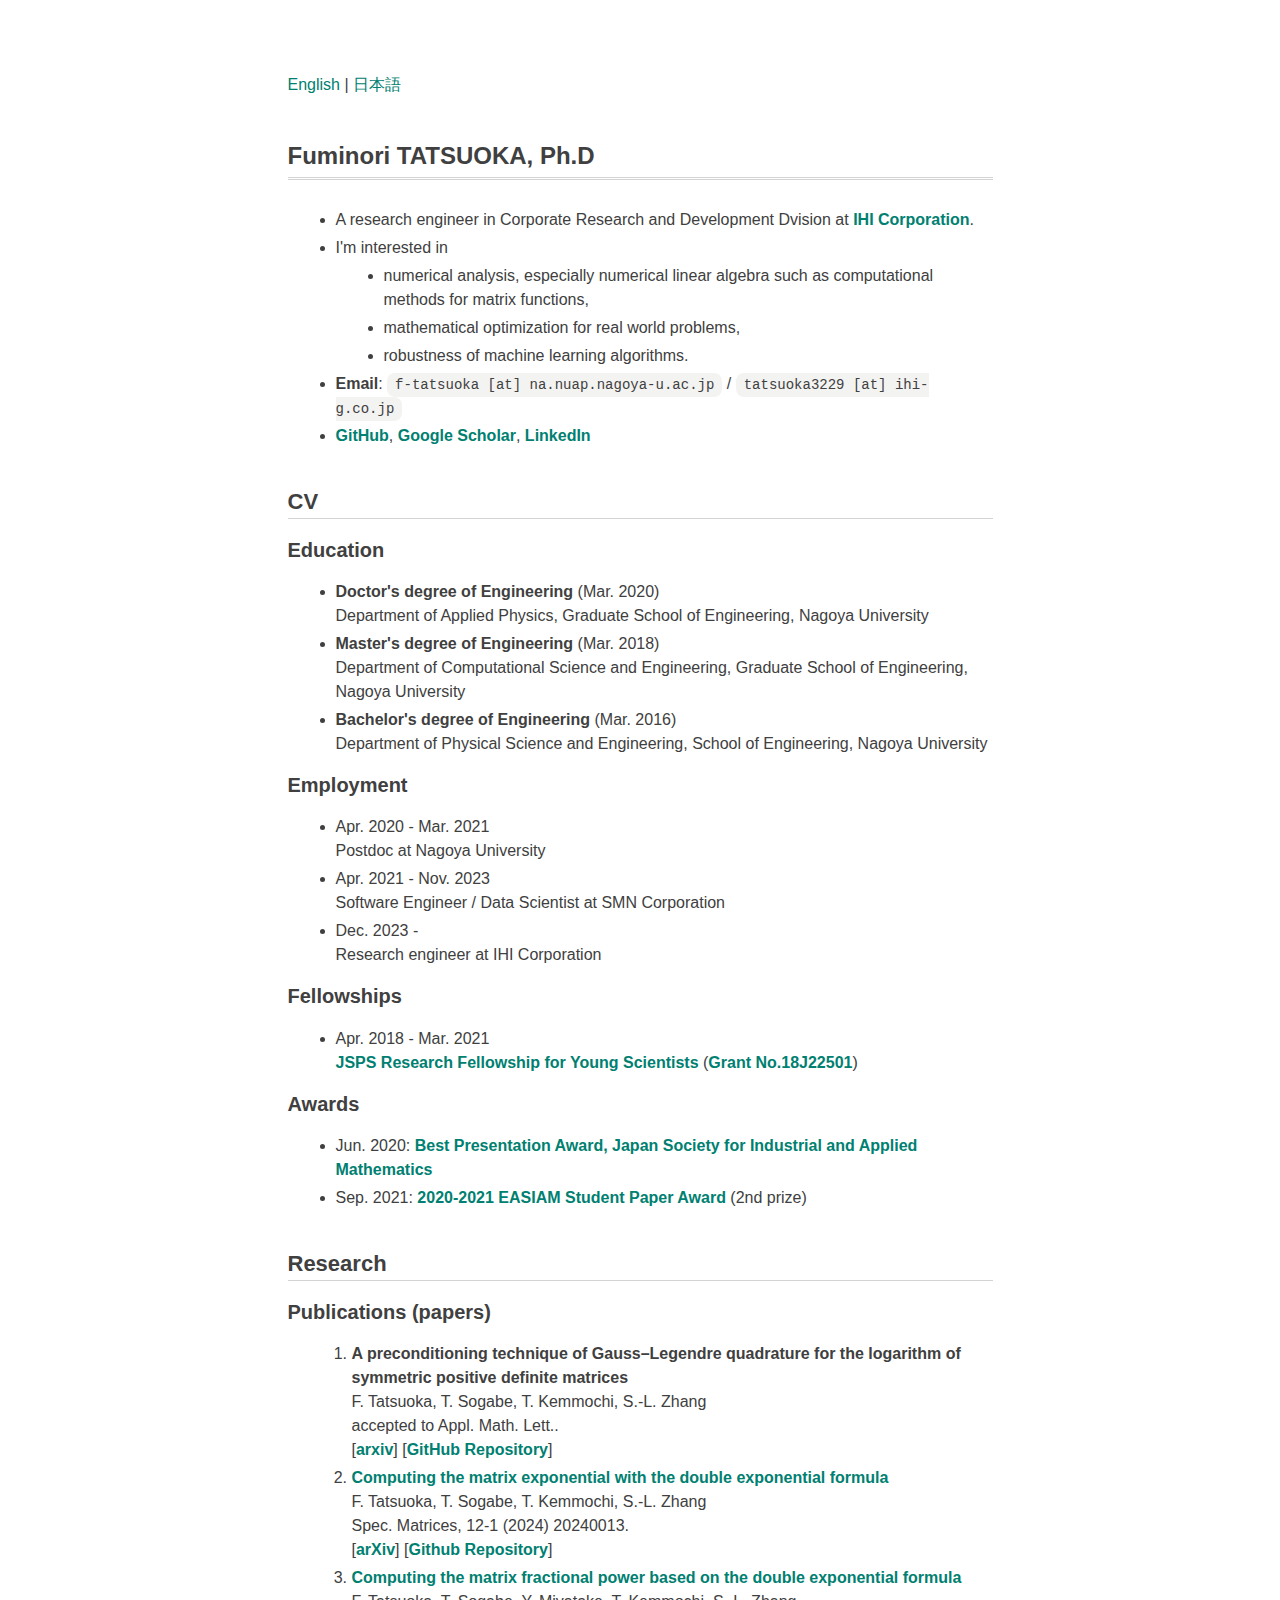
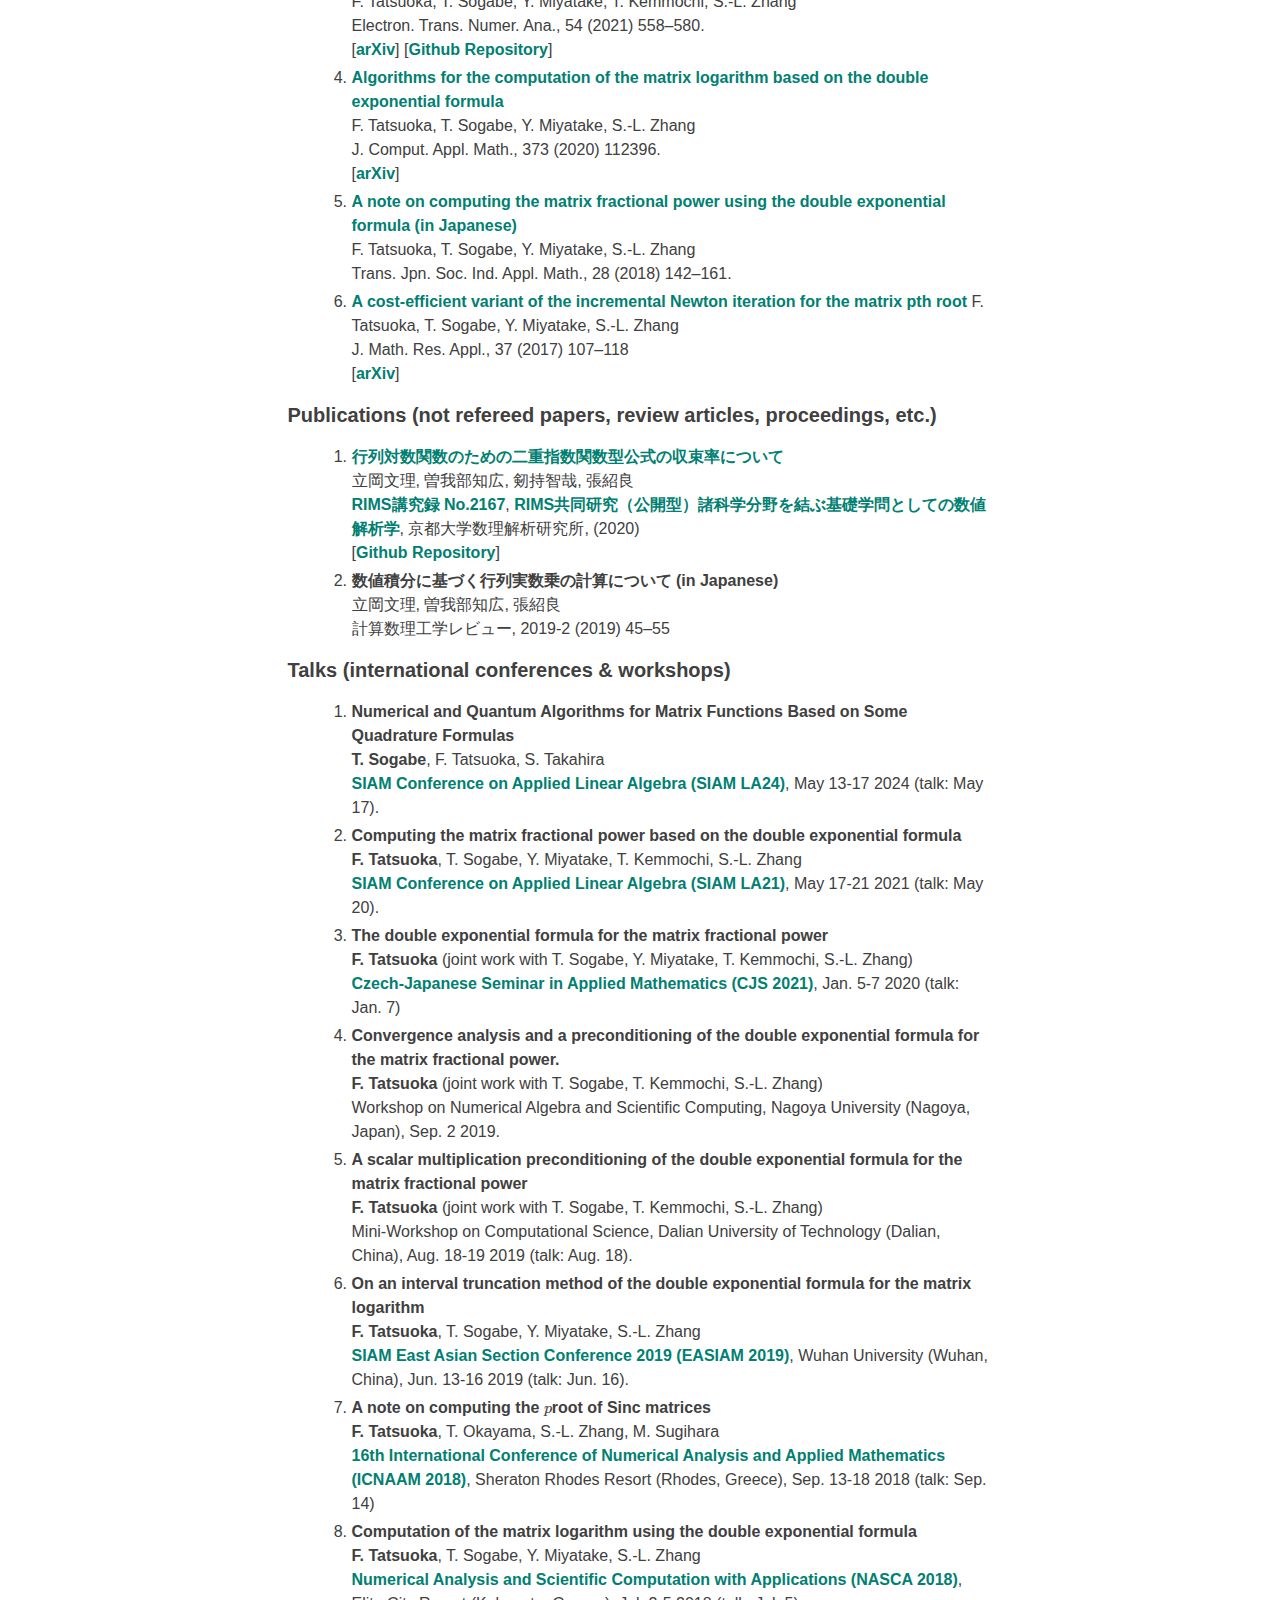
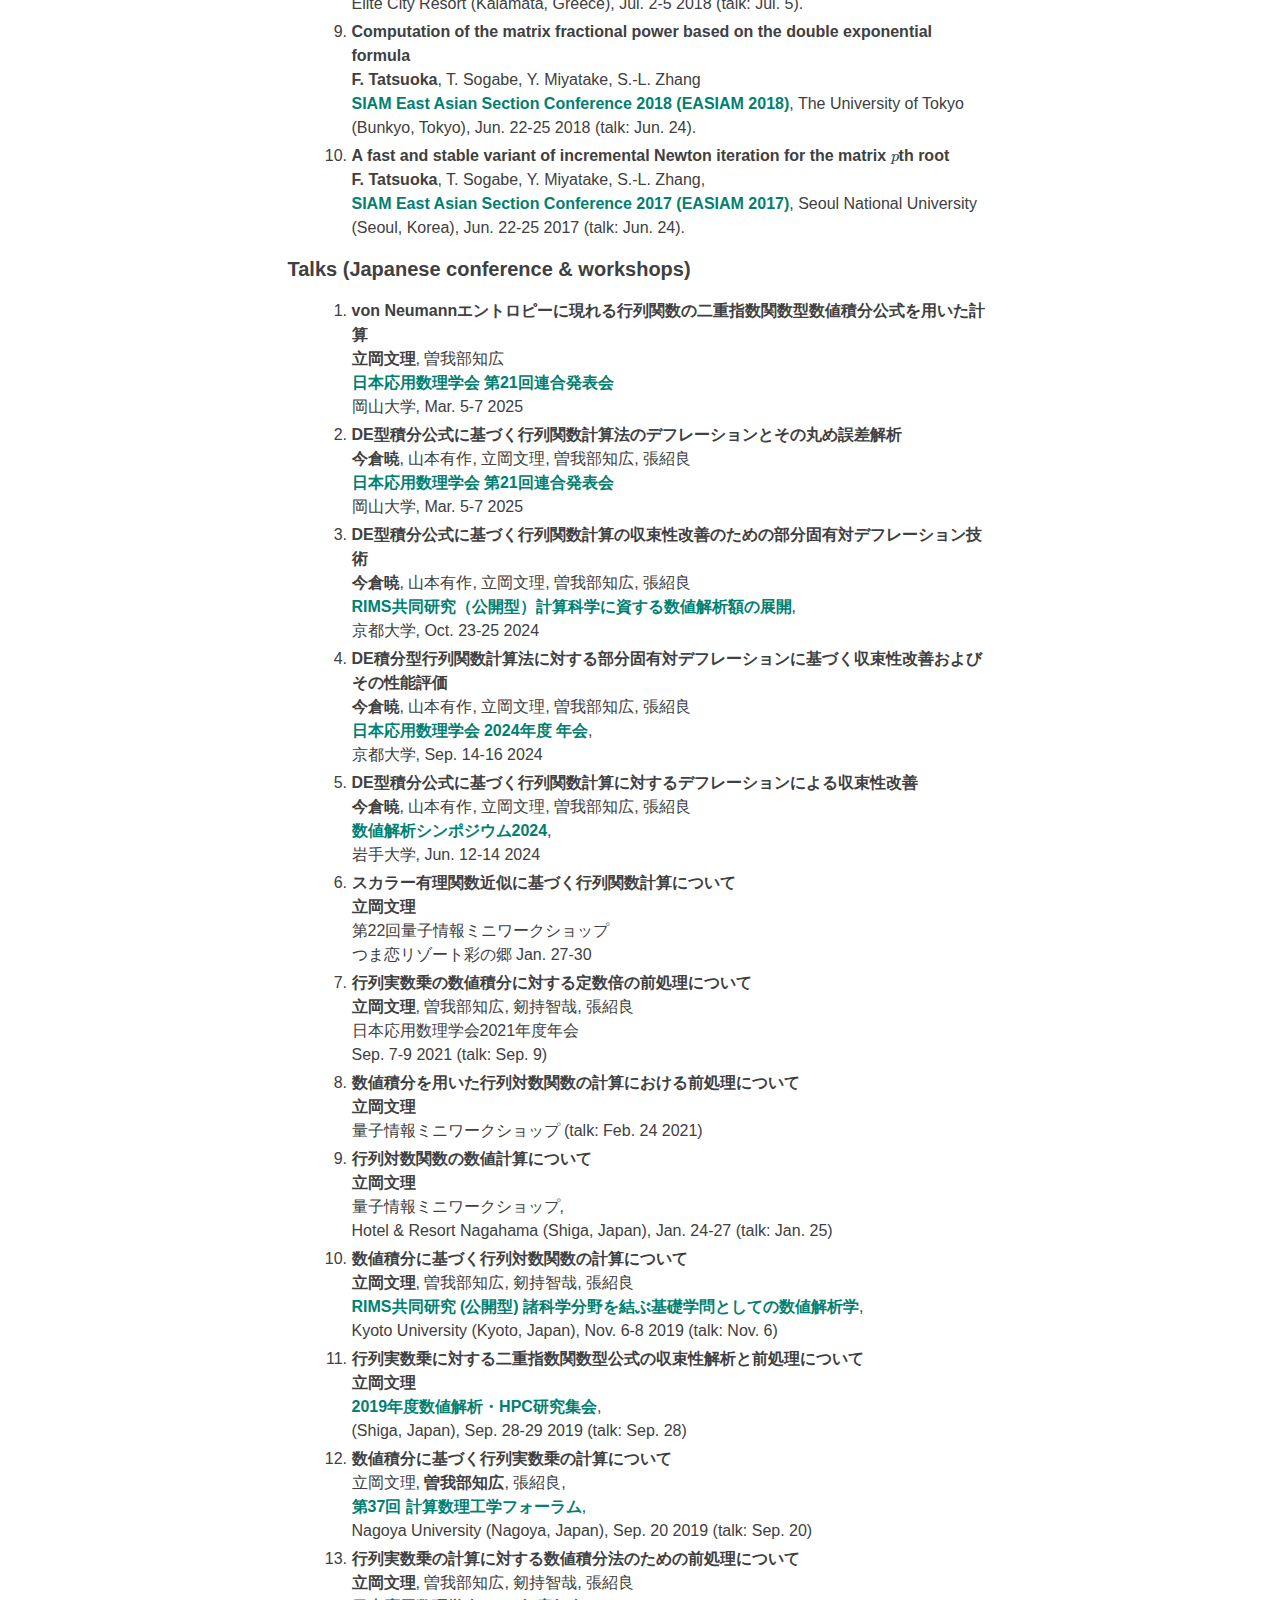
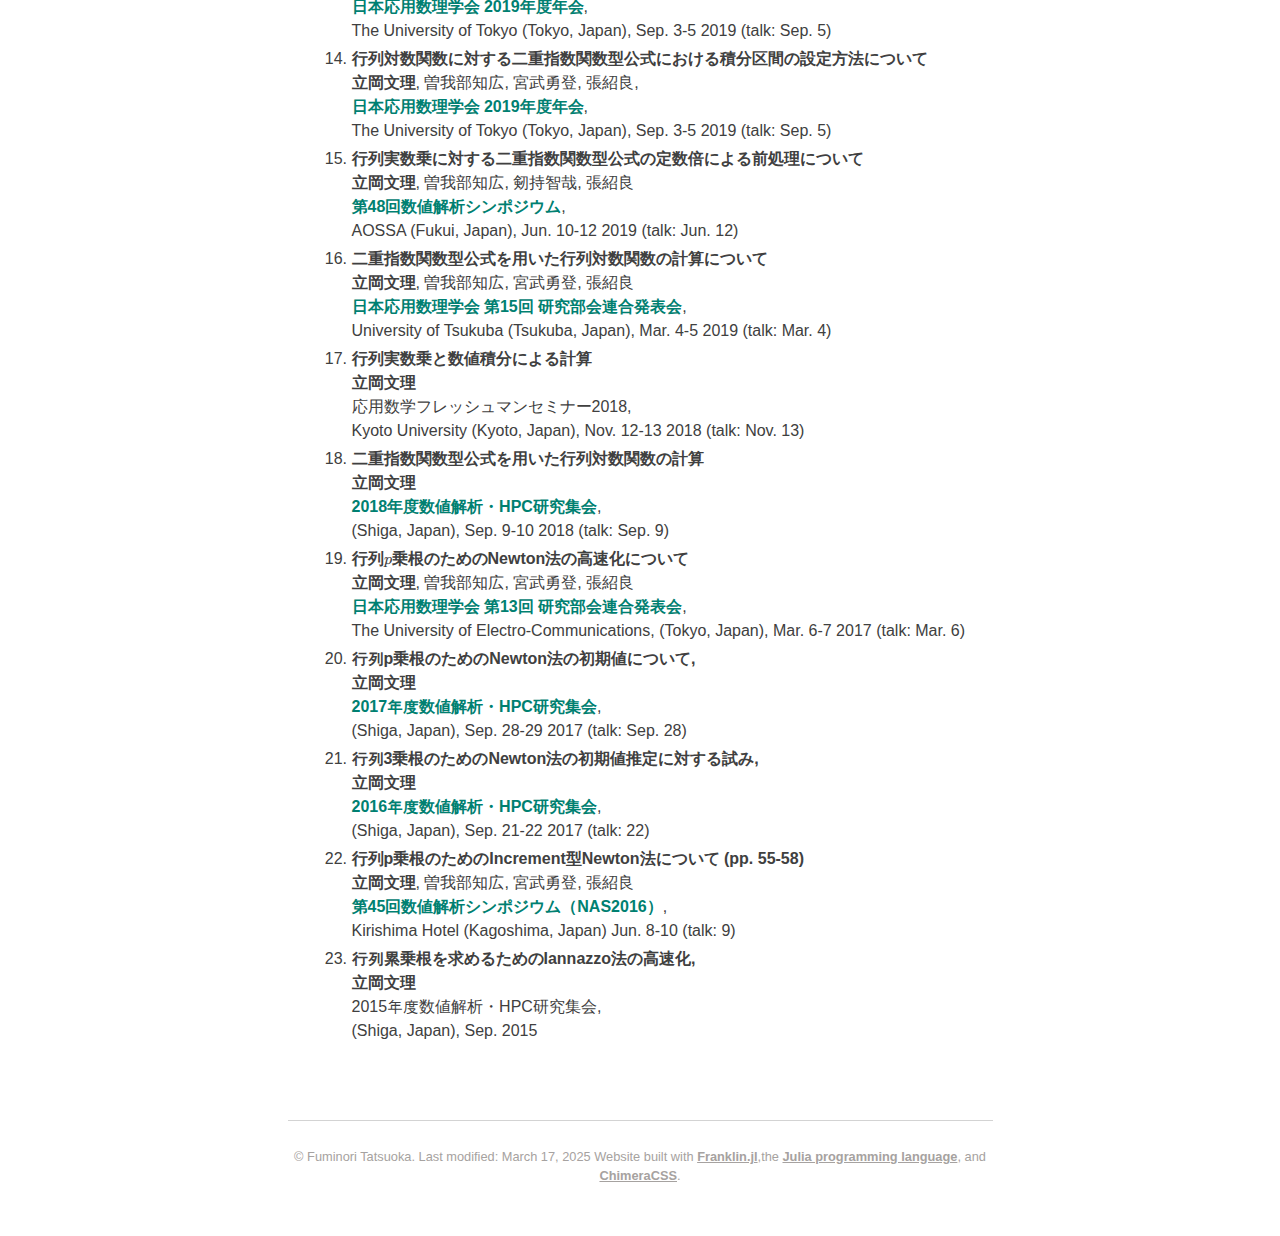
==== commit 10dfcb17: "Add files via upload" ====
--- a/index.html
+++ b/index.html
@@ -1 +1,185 @@
-<!doctype html> <html lang=en > <meta charset=UTF-8 > <meta name=viewport  content="width=device-width, initial-scale=1"> <link rel=stylesheet  href="/libs/katex/katex.min.css"> <link rel=stylesheet  href="/css/franklin.css"> <link rel=stylesheet  href="/css/hypertext.css"> <link rel=stylesheet  href="/css/chimera-f-ttok.css"> <link rel=icon  href="/assets/favicon.svg"> <title>Fuminori TATSUOKA, Ph.D</title> <header> <nav> <a href="/" class=current >English</a> | <a href="/ja/">日本語</a> </nav> </header> <div class=franklin-content ><h1 id=fuminori_tatsuoka_phd ><a href="#fuminori_tatsuoka_phd" class=header-anchor >Fuminori TATSUOKA, Ph.D</a></h1> <ul> <li><p>A research engineer in Corporate Research and Development Dvision at <a href="https://www.ihi.co.jp/en/">IHI Corporation</a>.</p> <li><p>I&#39;m interested in</p> <ul> <li><p>numerical analysis, especially numerical linear algebra such as computational methods for matrix functions,</p> <li><p>mathematical optimization for real world problems,</p> <li><p>robustness of machine learning algorithms.</p> </ul> <li><p><strong>Email</strong>: <code>f-tatsuoka &#91;at&#93; na.nuap.nagoya-u.ac.jp</code> / <code>tatsuoka3229 &#91;at&#93; ihi-g.co.jp</code></p> <li><p><a href="https://github.com/f-ttok">GitHub</a>, <a href="https://scholar.google.co.jp/citations?user&#61;bM9x5RQAAAAJ">Google Scholar</a>, <a href="https://www.linkedin.com/in/fuminori-tatsuoka-24904312a/">LinkedIn</a></p> </ul> <h2 id=cv ><a href="#cv" class=header-anchor >CV</a></h2> <h3 id=education ><a href="#education" class=header-anchor >Education</a></h3> <ul> <li><p><strong>Doctor&#39;s degree of Engineering</strong> &#40;Mar. 2020&#41;<br/> Department of Applied Physics, Graduate School of Engineering, Nagoya University</p> <li><p><strong>Master&#39;s degree of Engineering</strong> &#40;Mar. 2018&#41;<br/> Department of Computational Science and Engineering, Graduate School of Engineering, Nagoya University</p> <li><p><strong>Bachelor&#39;s degree of Engineering</strong> &#40;Mar. 2016&#41;<br/> Department of Physical Science and Engineering, School of Engineering, Nagoya University</p> </ul> <h3 id=employment ><a href="#employment" class=header-anchor >Employment</a></h3> <ul> <li><p>Apr. 2020 - Mar. 2021<br/> Postdoc at Nagoya University</p> <li><p>Apr. 2021 - Nov. 2023<br/> Software Engineer / Data Scientist at SMN Corporation</p> <li><p>Dec. 2023 -<br/> Research engineer at IHI Corporation</p> </ul> <h3 id=fellowships ><a href="#fellowships" class=header-anchor >Fellowships</a></h3> <ul> <li><p>Apr. 2018 - Mar. 2021<br/> <a href="https://www.jsps.go.jp/english/index.html">JSPS Research Fellowship for Young Scientists</a> &#40;<a href="https://kaken.nii.ac.jp/en/grant/KAKENHI-PROJECT-18J22501/">Grant No.18J22501</a>&#41;</p> </ul> <h3 id=awards ><a href="#awards" class=header-anchor >Awards</a></h3> <ul> <li><p>Jun. 2020: <a href="https://www2.jsiam.org/wakate-yusyu2019">Best Presentation Award, Japan Society for Industrial and Applied Mathematics</a></p> <li><p>Sep. 2021: <a href="http://easiam.org/prizes.html">2020-2021 EASIAM Student Paper Award</a> &#40;2nd prize&#41;</p> </ul> <h2 id=research ><a href="#research" class=header-anchor >Research</a></h2> <h3 id=publications_papers ><a href="#publications_papers" class=header-anchor >Publications &#40;papers&#41;</a></h3> <ol> <li><p><strong>A preconditioning technique of Gauss–Legendre quadrature for the logarithm of symmetric positive definite matrices</strong><br/> F. Tatsuoka, T. Sogabe, T. Kemmochi, S.-L. Zhang<br/> &#91;<a href="https://doi.org/10.48550/arXiv.2410.22014">arxiv</a>&#93; &#91;<a href="https://github.com/f-ttok/article-logm-preconditioning">GitHub Repository</a>&#93;</p> <li><p><a href="http://doi.org/10.1515/spma-2024-0013">Computing the matrix exponential with the double exponential formula</a><br/> F. Tatsuoka, T. Sogabe, T. Kemmochi, S.-L. Zhang<br/> Spec. Matrices, 12-1 &#40;2024&#41; 20240013.<br/> &#91;<a href="https://arxiv.org/abs/2306.14197">arXiv</a>&#93; &#91;<a href="https://github.com/f-ttok/article-expmde">Github Repository</a>&#93;</p> <li><p><a href="http://doi.org/10.1553/etna_vol54s558">Computing the matrix fractional power based on the double exponential formula</a><br/> F. Tatsuoka, T. Sogabe, Y. Miyatake, T. Kemmochi, S.-L. Zhang<br/> Electron. Trans. Numer. Ana., 54 &#40;2021&#41; 558–580.<br/> &#91;<a href="https://arxiv.org/abs/2012.01667">arXiv</a>&#93; &#91;<a href="https://github.com/f-ttok/article-powmde/">Github Repository</a>&#93;</p> <li><p><a href="https://doi.org/10.1016/j.cam.2019.112396">Algorithms for the computation of the matrix logarithm based on the double exponential formula</a><br/> F. Tatsuoka, T. Sogabe, Y. Miyatake, S.-L. Zhang<br/> J. Comput. Appl. Math., 373 &#40;2020&#41; 112396.<br/> &#91;<a href="https://arxiv.org/abs/1901.07834">arXiv</a>&#93;</p> <li><p><a href="https://www.jstage.jst.go.jp/article/jsiamt/28/3/28_142/_article/-char/en">A note on computing the matrix fractional power using the double exponential formula &#40;in Japanese&#41;</a><br/> F. Tatsuoka, T. Sogabe, Y. Miyatake, S.-L. Zhang<br/> Trans. Jpn. Soc. Ind. Appl. Math., 28 &#40;2018&#41; 142–161.</p> <li><p><a href="https://doi.org./10.3770/j.issn:2095-2651.2017.01.009">A cost-efficient variant of the incremental Newton iteration for the matrix pth root</a> F. Tatsuoka, T. Sogabe, Y. Miyatake, S.-L. Zhang<br/> J. Math. Res. Appl., 37 &#40;2017&#41; 107–118<br/> &#91;<a href="https://arxiv.org/abs/1611.02848">arXiv</a>&#93;</p> </ol> <h3 id=publications_not_refereed_papers_review_articles_proceedings_etc ><a href="#publications_not_refereed_papers_review_articles_proceedings_etc" class=header-anchor >Publications &#40;not refereed papers, review articles, proceedings, etc.&#41;</a></h3> <ol> <li><p><a href="http://www.kurims.kyoto-u.ac.jp/~kyodo/kokyuroku/contents/pdf/2167-01.pdf">行列対数関数のための二重指数関数型公式の収束率について</a><br/> 立岡文理, 曽我部知広, 剱持智哉, 張紹良<br/> <a href="http://www.kurims.kyoto-u.ac.jp/~kyodo/kokyuroku/contents/2167.html">RIMS講究録 No.2167</a>, <a href="http://www.sr3.t.u-tokyo.ac.jp/rims2019/program.html">RIMS共同研究（公開型）諸科学分野を結ぶ基礎学問としての数値解析学</a>, 京都大学数理解析研究所, &#40;2020&#41;<br/> &#91;<a href="https://github.com/f-ttok/article-rims2019">Github Repository</a>&#93;</p> <li><p><strong>数値積分に基づく行列実数乗の計算について &#40;in Japanese&#41;</strong><br/> 立岡文理, 曽我部知広, 張紹良<br/> 計算数理工学レビュー, 2019-2 &#40;2019&#41; 45–55</p> </ol> <h3 id=talks_international_conferences_workshops ><a href="#talks_international_conferences_workshops" class=header-anchor >Talks &#40;international conferences &amp; workshops&#41;</a></h3> <ol> <li><p><strong>Numerical and Quantum Algorithms for Matrix Functions Based on Some Quadrature Formulas</strong><br/> <strong>T. Sogabe</strong>, F. Tatsuoka, S. Takahira<br/> <a href="https://www.siam.org/conferences/cm/conference/la24">SIAM Conference on Applied Linear Algebra &#40;SIAM LA24&#41;</a>, May 13-17 2024 &#40;talk: May 17&#41;.</p> <li><p><strong>Computing the matrix fractional power based on the double exponential formula</strong><br/> <strong>F. Tatsuoka</strong>, T. Sogabe, Y. Miyatake, T. Kemmochi, S.-L. Zhang<br/> <a href="https://www.siam.org/conferences/cm/conference/la21">SIAM Conference on Applied Linear Algebra &#40;SIAM LA21&#41;</a>, May 17-21 2021 &#40;talk: May 20&#41;.</p> <li><p><strong>The double exponential formula for the matrix fractional power</strong><br/> <strong>F. Tatsuoka</strong> &#40;joint work with T. Sogabe, Y. Miyatake, T. Kemmochi, S.-L. Zhang&#41;<br/> <a href="http://geraldine.fjfi.cvut.cz/cjs2021/">Czech-Japanese Seminar in Applied Mathematics &#40;CJS 2021&#41;</a>, Jan. 5-7 2020 &#40;talk: Jan. 7&#41;</p> <li><p><strong>Convergence analysis and a preconditioning of the double exponential formula for the matrix fractional power.</strong><br/> <strong>F. Tatsuoka</strong> &#40;joint work with T. Sogabe, T. Kemmochi, S.-L. Zhang&#41;<br/> Workshop on Numerical Algebra and Scientific Computing, Nagoya University &#40;Nagoya, Japan&#41;, Sep. 2 2019.</p> <li><p><strong>A scalar multiplication preconditioning of the double exponential formula for the matrix fractional power</strong><br/> <strong>F. Tatsuoka</strong> &#40;joint work with T. Sogabe, T. Kemmochi, S.-L. Zhang&#41;<br/> Mini-Workshop on Computational Science, Dalian University of Technology &#40;Dalian, China&#41;, Aug. 18-19 2019 &#40;talk: Aug. 18&#41;.</p> <li><p><strong>On an interval truncation method of the double exponential formula for the matrix logarithm</strong><br/> <strong>F. Tatsuoka</strong>, T. Sogabe, Y. Miyatake, S.-L. Zhang<br/> <a href="https://maths.whu.edu.cn/easiam2019/Home.htm">SIAM East Asian Section Conference 2019 &#40;EASIAM 2019&#41;</a>, Wuhan University &#40;Wuhan, China&#41;, Jun. 13-16 2019 &#40;talk: Jun. 16&#41;.</p> <li><p><strong>A note on computing the <span class=katex ><span class=katex-mathml ><math xmlns="http://www.w3.org/1998/Math/MathML"><semantics><mrow><mi>p</mi></mrow><annotation encoding="application/x-tex">p</annotation></semantics></math></span><span class=katex-html  aria-hidden=true ><span class=base ><span class=strut  style="height:0.625em;vertical-align:-0.1944em;"></span><span class="mord mathnormal">p</span></span></span></span>root of Sinc matrices</strong><br/> <strong>F. Tatsuoka</strong>, T. Okayama, S.-L. Zhang, M. Sugihara<br/> <a href="http://icnaam.org/">16th International Conference of Numerical Analysis and Applied Mathematics &#40;ICNAAM 2018&#41;</a>, Sheraton Rhodes Resort &#40;Rhodes, Greece&#41;, Sep. 13-18 2018 &#40;talk: Sep. 14&#41;</p> <li><p><strong>Computation of the matrix logarithm using the double exponential formula</strong><br/> <strong>F. Tatsuoka</strong>, T. Sogabe, Y. Miyatake, S.-L. Zhang<br/> <a href="http://nasca18.math.uoa.gr/">Numerical Analysis and Scientific Computation with Applications &#40;NASCA 2018&#41;</a>, Elite City Resort &#40;Kalamata, Greece&#41;, Jul. 2-5 2018 &#40;talk: Jul. 5&#41;.</p> <li><p><strong>Computation of the matrix fractional power based on the double exponential formula</strong><br/> <strong>F. Tatsuoka</strong>, T. Sogabe, Y. Miyatake, S.-L. Zhang<br/> <a href="http://sr3.t.u-tokyo.ac.jp/EASIAM2018/">SIAM East Asian Section Conference 2018 &#40;EASIAM 2018&#41;</a>, The University of Tokyo &#40;Bunkyo, Tokyo&#41;, Jun. 22-25 2018 &#40;talk: Jun. 24&#41;.</p> <li><p><strong>A fast and stable variant of incremental Newton iteration for the matrix <span class=katex ><span class=katex-mathml ><math xmlns="http://www.w3.org/1998/Math/MathML"><semantics><mrow><mi>p</mi></mrow><annotation encoding="application/x-tex">p</annotation></semantics></math></span><span class=katex-html  aria-hidden=true ><span class=base ><span class=strut  style="height:0.625em;vertical-align:-0.1944em;"></span><span class="mord mathnormal">p</span></span></span></span>th root</strong><br/> <strong>F. Tatsuoka</strong>, T. Sogabe, Y. Miyatake, S.-L. Zhang,<br/> <a href="http://conference.math.snu.ac.kr/EASIAM2017">SIAM East Asian Section Conference 2017 &#40;EASIAM 2017&#41;</a>, Seoul National University &#40;Seoul, Korea&#41;, Jun. 22-25 2017 &#40;talk: Jun. 24&#41;.</p> </ol> <h3 id=talks_japanese_conference_workshops ><a href="#talks_japanese_conference_workshops" class=header-anchor >Talks &#40;Japanese conference &amp; workshops&#41;</a></h3> <ol> <li><p><strong>DE型積分公式に基づく行列関数計算の収束性改善のための部分固有対デフレーション技術</strong><br/> <strong>今倉暁</strong>, 山本有作, 立岡文理, 曽我部知広, 張紹良<br/> <a href="https://na.nuap.nagoya-u.ac.jp/~rims2024/">RIMS共同研究（公開型）計算科学に資する数値解析額の展開</a>,<br/> 京都大学, Oct. 23-25 2024</p> <li><p><strong>DE積分型行列関数計算法に対する部分固有対デフレーションに基づく収束性改善およびその性能評価</strong><br/> <strong>今倉暁</strong>, 山本有作, 立岡文理, 曽我部知広, 張紹良<br/> <a href="https://jsiam.org/annual2024/">日本応用数理学会 2024年度 年会</a>,<br/> 京都大学, Sep. 14-16 2024</p> <li><p><strong>DE型積分公式に基づく行列関数計算に対するデフレーションによる収束性改善</strong><br/> <strong>今倉暁</strong>, 山本有作, 立岡文理, 曽我部知広, 張紹良<br/> <a href="http://www.sr3.t.u-tokyo.ac.jp/nas/2024/">数値解析シンポジウム2024</a>,<br/> 岩手大学, Jun. 12-14 2024</p> <li><p><strong>スカラー有理関数近似に基づく行列関数計算について</strong><br/> <strong>立岡文理</strong><br/> 第22回量子情報ミニワークショップ<br/> つま恋リゾート彩の郷 Jan. 27-30<br/></p> <li><p><strong>行列実数乗の数値積分に対する定数倍の前処理について</strong><br/> <strong>立岡文理</strong>, 曽我部知広, 剱持智哉, 張紹良<br/> 日本応用数理学会2021年度年会<br/> Sep. 7-9 2021 &#40;talk: Sep. 9&#41;</p> <li><p><strong>数値積分を用いた行列対数関数の計算における前処理について</strong><br/> <strong>立岡文理</strong><br/> 量子情報ミニワークショップ &#40;talk: Feb. 24 2021&#41;</p> <li><p><strong>行列対数関数の数値計算について</strong><br/> <strong>立岡文理</strong><br/> 量子情報ミニワークショップ,<br/> Hotel &amp; Resort Nagahama &#40;Shiga, Japan&#41;, Jan. 24-27 &#40;talk: Jan. 25&#41;</p> <li><p><strong>数値積分に基づく行列対数関数の計算について</strong><br/> <strong>立岡文理</strong>, 曽我部知広, 剱持智哉, 張紹良<br/> <a href="http://www.sr3.t.u-tokyo.ac.jp/rims2019/">RIMS共同研究 &#40;公開型&#41; 諸科学分野を結ぶ基礎学問としての数値解析学</a>,<br/> Kyoto University &#40;Kyoto, Japan&#41;, Nov. 6-8 2019 &#40;talk: Nov. 6&#41;</p> <li><p><strong>行列実数乗に対する二重指数関数型公式の収束性解析と前処理について</strong><br/> <strong>立岡文理</strong><br/> <a href="http://www.hpc.itc.nagoya-u.ac.jp/biwako/2019/index.html">2019年度数値解析・HPC研究集会</a>,<br/> &#40;Shiga, Japan&#41;, Sep. 28-29 2019 &#40;talk: Sep. 28&#41;</p> <li><p><strong>数値積分に基づく行列実数乗の計算について</strong><br/> 立岡文理, <strong>曽我部知広</strong>, 張紹良,<br/> <a href="http://www.matsumoto.nuem.nagoya-u.ac.jp/jascome/event/study/study.html">第37回 計算数理工学フォーラム</a>,<br/> Nagoya University &#40;Nagoya, Japan&#41;, Sep. 20 2019 &#40;talk: Sep. 20&#41;</p> <li><p><strong>行列実数乗の計算に対する数値積分法のための前処理について</strong><br/> <strong>立岡文理</strong>, 曽我部知広, 剱持智哉, 張紹良<br/> <a href="https://annual2019.jsiam.org">日本応用数理学会 2019年度年会</a>,<br/> The University of Tokyo &#40;Tokyo, Japan&#41;, Sep. 3-5 2019 &#40;talk: Sep. 5&#41;</p> <li><p><strong>行列対数関数に対する二重指数関数型公式における積分区間の設定方法について</strong><br/> <strong>立岡文理</strong>, 曽我部知広, 宮武勇登, 張紹良,<br/> <a href="https://annual2019.jsiam.org">日本応用数理学会 2019年度年会</a>,<br/> The University of Tokyo &#40;Tokyo, Japan&#41;, Sep. 3-5 2019 &#40;talk: Sep. 5&#41;</p> <li><p><strong>行列実数乗に対する二重指数関数型公式の定数倍による前処理について</strong><br/> <strong>立岡文理</strong>, 曽我部知広, 剱持智哉, 張紹良<br/> <a href="http://www.na.scitec.kobe-u.ac.jp/nas2019/index.html">第48回数値解析シンポジウム</a>,<br/> AOSSA &#40;Fukui, Japan&#41;, Jun. 10-12 2019 &#40;talk: Jun. 12&#41;</p> <li><p><strong>二重指数関数型公式を用いた行列対数関数の計算について</strong><br/> <strong>立岡文理</strong>, 曽我部知広, 宮武勇登, 張紹良<br/> <a href="http://union2019.jsiam.org/">日本応用数理学会 第15回 研究部会連合発表会</a>,<br/> University of Tsukuba &#40;Tsukuba, Japan&#41;, Mar. 4-5 2019 &#40;talk: Mar. 4&#41;</p> <li><p><strong>行列実数乗と数値積分による計算</strong><br/> <strong>立岡文理</strong><br/> 応用数学フレッシュマンセミナー2018,<br/> Kyoto University &#40;Kyoto, Japan&#41;, Nov. 12-13 2018 &#40;talk: Nov. 13&#41;</p> <li><p><strong>二重指数関数型公式を用いた行列対数関数の計算</strong><br/> <strong>立岡文理</strong><br/> <a href="http://www.na.scitec.kobe-u.ac.jp/~yaguchi/naow2018/">2018年度数値解析・HPC研究集会</a>,<br/> &#40;Shiga, Japan&#41;, Sep. 9-10 2018 &#40;talk: Sep. 9&#41;</p> <li><p><strong>行列<span class=katex ><span class=katex-mathml ><math xmlns="http://www.w3.org/1998/Math/MathML"><semantics><mrow><mi>p</mi></mrow><annotation encoding="application/x-tex">p</annotation></semantics></math></span><span class=katex-html  aria-hidden=true ><span class=base ><span class=strut  style="height:0.625em;vertical-align:-0.1944em;"></span><span class="mord mathnormal">p</span></span></span></span>乗根のためのNewton法の高速化について</strong><br/> <strong>立岡文理</strong>, 曽我部知広, 宮武勇登, 張紹良<br/> <a href="http://union2017.jsiam.org/">日本応用数理学会 第13回 研究部会連合発表会</a>,<br/> The University of Electro-Communications, &#40;Tokyo, Japan&#41;, Mar. 6-7 2017 &#40;talk: Mar. 6&#41;</p> <li><p><strong>行列p乗根のためのNewton法の初期値について,</strong><br/> <strong>立岡文理</strong><br/> <a href="http://na.nuap.nagoya-u.ac.jp/~naow2017/">2017年度数値解析・HPC研究集会</a>,<br/> &#40;Shiga, Japan&#41;, Sep. 28-29 2017 &#40;talk: Sep. 28&#41;</p> <li><p><strong>行列3乗根のためのNewton法の初期値推定に対する試み,</strong><br/> <strong>立岡文理</strong><br/> <a href="http://www.na.scitec.kobe-u.ac.jp/~yaguchi/naow2016/">2016年度数値解析・HPC研究集会</a>,<br/> &#40;Shiga, Japan&#41;, Sep. 21-22 2017 &#40;talk: 22&#41;</p> <li><p><strong>行列p乗根のためのIncrement型Newton法について &#40;pp. 55-58&#41;</strong><br/> <strong>立岡文理</strong>, 曽我部知広, 宮武勇登, 張紹良<br/> <a href="http://www.nas.sr3.t.u-tokyo.ac.jp/">第45回数値解析シンポジウム（NAS2016）</a>,<br/> Kirishima Hotel &#40;Kagoshima, Japan&#41; Jun. 8-10 &#40;talk: 9&#41;</p> <li><p><strong>行列累乗根を求めるためのIannazzo法の高速化,</strong><br/> <strong>立岡文理</strong><br/> 2015年度数値解析・HPC研究集会,<br/> &#40;Shiga, Japan&#41;, Sep. 2015</p> </ol> <div class=page-foot > © Fuminori Tatsuoka. Last modified: October 31, 2024 Website built with <a href="https://github.com/tlienart/Franklin.jl">Franklin.jl</a>,the <a href="https://julialang.org">Julia programming language</a>, and <a href="https://github.com/ChimeraCSS/ChimeraCSS">ChimeraCSS</a>. </div> </div>+<!doctype html>
+<html lang="en">
+<head>
+  <meta charset="UTF-8">
+  <meta name="viewport" content="width=device-width, initial-scale=1">
+   <link rel="stylesheet" href="/libs/katex/katex.min.css">
+     
+  
+  <link rel="stylesheet" href="/css/franklin.css">
+<link rel="stylesheet" href="/css/hypertext.css">
+<link rel="stylesheet" href="/css/chimera-f-ttok.css">
+<link rel="icon" href="/assets/favicon.svg">
+
+   <title>Fuminori TATSUOKA, Ph.D</title>  
+</head>
+<body>
+<header>
+  <nav>
+    <a href="/" class="current">English</a>
+  | <a href="/ja/">日本語</a>
+  </nav>
+</header>
+
+
+<!-- Content appended here -->
+<div class="franklin-content"><h1 id="fuminori_tatsuoka_phd"><a href="#fuminori_tatsuoka_phd" class="header-anchor">Fuminori TATSUOKA, Ph.D</a></h1>
+<ul>
+<li><p>A research engineer in Corporate Research and Development Dvision at <a href="https://www.ihi.co.jp/en/">IHI Corporation</a>.</p>
+</li>
+<li><p>I&#39;m interested in</p>
+<ul>
+<li><p>numerical analysis, especially numerical linear algebra such as computational methods for matrix functions,</p>
+</li>
+<li><p>mathematical optimization for real world problems,</p>
+</li>
+<li><p>robustness of machine learning algorithms.</p>
+</li>
+</ul>
+</li>
+<li><p><strong>Email</strong>: <code>f-tatsuoka &#91;at&#93; na.nuap.nagoya-u.ac.jp</code> / <code>tatsuoka3229 &#91;at&#93; ihi-g.co.jp</code></p>
+</li>
+<li><p><a href="https://github.com/f-ttok">GitHub</a>, <a href="https://scholar.google.co.jp/citations?user&#61;bM9x5RQAAAAJ">Google Scholar</a>, <a href="https://www.linkedin.com/in/fuminori-tatsuoka-24904312a/">LinkedIn</a></p>
+</li>
+</ul>
+<h2 id="cv"><a href="#cv" class="header-anchor">CV</a></h2>
+<h3 id="education"><a href="#education" class="header-anchor">Education</a></h3>
+<ul>
+<li><p><strong>Doctor&#39;s degree of Engineering</strong> &#40;Mar. 2020&#41;<br/> Department of Applied Physics, Graduate School of Engineering, Nagoya University</p>
+</li>
+<li><p><strong>Master&#39;s degree of Engineering</strong> &#40;Mar. 2018&#41;<br/> Department of Computational Science and Engineering, Graduate School of Engineering, Nagoya University</p>
+</li>
+<li><p><strong>Bachelor&#39;s degree of Engineering</strong> &#40;Mar. 2016&#41;<br/> Department of Physical Science and Engineering, School of Engineering, Nagoya University</p>
+</li>
+</ul>
+<h3 id="employment"><a href="#employment" class="header-anchor">Employment</a></h3>
+<ul>
+<li><p>Apr. 2020 - Mar. 2021<br/> Postdoc at Nagoya University</p>
+</li>
+<li><p>Apr. 2021 - Nov. 2023<br/> Software Engineer / Data Scientist at SMN Corporation</p>
+</li>
+<li><p>Dec. 2023 -<br/> Research engineer at IHI Corporation</p>
+</li>
+</ul>
+<h3 id="fellowships"><a href="#fellowships" class="header-anchor">Fellowships</a></h3>
+<ul>
+<li><p>Apr. 2018 - Mar. 2021<br/> <a href="https://www.jsps.go.jp/english/index.html">JSPS Research Fellowship for Young Scientists</a> &#40;<a href="https://kaken.nii.ac.jp/en/grant/KAKENHI-PROJECT-18J22501/">Grant No.18J22501</a>&#41;</p>
+</li>
+</ul>
+<h3 id="awards"><a href="#awards" class="header-anchor">Awards</a></h3>
+<ul>
+<li><p>Jun. 2020: <a href="https://www2.jsiam.org/wakate-yusyu2019">Best Presentation Award, Japan Society for Industrial and Applied Mathematics</a></p>
+</li>
+<li><p>Sep. 2021: <a href="http://easiam.org/prizes.html">2020-2021 EASIAM Student Paper Award</a> &#40;2nd prize&#41;</p>
+</li>
+</ul>
+<h2 id="research"><a href="#research" class="header-anchor">Research</a></h2>
+<h3 id="publications_papers"><a href="#publications_papers" class="header-anchor">Publications &#40;papers&#41;</a></h3>
+<ol>
+<li><p><strong>A preconditioning technique of Gauss–Legendre quadrature for the logarithm of symmetric positive definite matrices</strong><br/>  F. Tatsuoka, T. Sogabe, T. Kemmochi, S.-L. Zhang<br/>  accepted to Appl. Math. Lett..<br/>  &#91;<a href="https://doi.org/10.48550/arXiv.2410.22014">arxiv</a>&#93; &#91;<a href="https://github.com/f-ttok/article-logm-preconditioning">GitHub Repository</a>&#93;</p>
+</li>
+<li><p><a href="http://doi.org/10.1515/spma-2024-0013">Computing the matrix exponential with the double exponential formula</a><br/>  F. Tatsuoka, T. Sogabe, T. Kemmochi, S.-L. Zhang<br/>  Spec. Matrices, 12-1 &#40;2024&#41; 20240013.<br/>  &#91;<a href="https://arxiv.org/abs/2306.14197">arXiv</a>&#93; &#91;<a href="https://github.com/f-ttok/article-expmde">Github Repository</a>&#93;</p>
+</li>
+<li><p><a href="http://doi.org/10.1553/etna_vol54s558">Computing the matrix fractional power based on the double exponential formula</a><br/>  F. Tatsuoka, T. Sogabe, Y. Miyatake, T. Kemmochi, S.-L. Zhang<br/>  Electron. Trans. Numer. Ana., 54 &#40;2021&#41; 558–580.<br/>  &#91;<a href="https://arxiv.org/abs/2012.01667">arXiv</a>&#93; &#91;<a href="https://github.com/f-ttok/article-powmde/">Github Repository</a>&#93;</p>
+</li>
+<li><p><a href="https://doi.org/10.1016/j.cam.2019.112396">Algorithms for the computation of the matrix logarithm based on the double exponential formula</a><br/>  F. Tatsuoka, T. Sogabe, Y. Miyatake, S.-L. Zhang<br/>  J. Comput. Appl. Math., 373 &#40;2020&#41; 112396.<br/>  &#91;<a href="https://arxiv.org/abs/1901.07834">arXiv</a>&#93;</p>
+</li>
+<li><p><a href="https://www.jstage.jst.go.jp/article/jsiamt/28/3/28_142/_article/-char/en">A note on computing the matrix fractional power using the double exponential formula &#40;in Japanese&#41;</a><br/>  F. Tatsuoka, T. Sogabe, Y. Miyatake, S.-L. Zhang<br/>  Trans. Jpn. Soc. Ind. Appl. Math., 28 &#40;2018&#41; 142–161.</p>
+</li>
+<li><p><a href="https://doi.org./10.3770/j.issn:2095-2651.2017.01.009">A cost-efficient variant of the incremental Newton iteration for the matrix pth root</a>  F. Tatsuoka, T. Sogabe, Y. Miyatake, S.-L. Zhang<br/>  J. Math. Res. Appl., 37 &#40;2017&#41; 107–118<br/>  &#91;<a href="https://arxiv.org/abs/1611.02848">arXiv</a>&#93;</p>
+</li>
+</ol>
+<h3 id="publications_not_refereed_papers_review_articles_proceedings_etc"><a href="#publications_not_refereed_papers_review_articles_proceedings_etc" class="header-anchor">Publications &#40;not refereed papers, review articles, proceedings, etc.&#41;</a></h3>
+<ol>
+<li><p><a href="http://www.kurims.kyoto-u.ac.jp/~kyodo/kokyuroku/contents/pdf/2167-01.pdf">行列対数関数のための二重指数関数型公式の収束率について</a><br/>  立岡文理, 曽我部知広, 剱持智哉, 張紹良<br/>  <a href="http://www.kurims.kyoto-u.ac.jp/~kyodo/kokyuroku/contents/2167.html">RIMS講究録 No.2167</a>,  <a href="http://www.sr3.t.u-tokyo.ac.jp/rims2019/program.html">RIMS共同研究（公開型）諸科学分野を結ぶ基礎学問としての数値解析学</a>,  京都大学数理解析研究所, &#40;2020&#41;<br/>  &#91;<a href="https://github.com/f-ttok/article-rims2019">Github Repository</a>&#93;</p>
+</li>
+<li><p><strong>数値積分に基づく行列実数乗の計算について &#40;in Japanese&#41;</strong><br/>  立岡文理, 曽我部知広, 張紹良<br/>  計算数理工学レビュー, 2019-2 &#40;2019&#41; 45–55</p>
+</li>
+</ol>
+<h3 id="talks_international_conferences_workshops"><a href="#talks_international_conferences_workshops" class="header-anchor">Talks &#40;international conferences &amp; workshops&#41;</a></h3>
+<ol>
+<li><p><strong>Numerical and Quantum Algorithms for Matrix Functions Based on Some Quadrature Formulas</strong><br/>  <strong>T. Sogabe</strong>, F. Tatsuoka, S. Takahira<br/>  <a href="https://www.siam.org/conferences/cm/conference/la24">SIAM Conference on Applied Linear Algebra &#40;SIAM LA24&#41;</a>, May 13-17 2024 &#40;talk: May 17&#41;.</p>
+</li>
+<li><p><strong>Computing the matrix fractional power based on the double  exponential formula</strong><br/>  <strong>F. Tatsuoka</strong>, T. Sogabe, Y. Miyatake, T. Kemmochi, S.-L. Zhang<br/>  <a href="https://www.siam.org/conferences/cm/conference/la21">SIAM Conference on Applied Linear Algebra &#40;SIAM LA21&#41;</a>, May 17-21 2021 &#40;talk: May 20&#41;.</p>
+</li>
+<li><p><strong>The double exponential formula for the matrix fractional power</strong><br/>  <strong>F. Tatsuoka</strong> &#40;joint work with T. Sogabe, Y. Miyatake, T. Kemmochi, S.-L. Zhang&#41;<br/>  <a href="http://geraldine.fjfi.cvut.cz/cjs2021/">Czech-Japanese Seminar in Applied Mathematics &#40;CJS 2021&#41;</a>, Jan. 5-7 2020 &#40;talk:  Jan. 7&#41;</p>
+</li>
+<li><p><strong>Convergence analysis and a preconditioning of the double exponential formula for the matrix fractional power.</strong><br/>  <strong>F. Tatsuoka</strong> &#40;joint work with T. Sogabe, T. Kemmochi, S.-L. Zhang&#41;<br/>  Workshop on Numerical Algebra and Scientific Computing, Nagoya University &#40;Nagoya, Japan&#41;, Sep. 2 2019.</p>
+</li>
+<li><p><strong>A scalar multiplication preconditioning of the double exponential  formula for the matrix fractional power</strong><br/>  <strong>F. Tatsuoka</strong> &#40;joint work with T. Sogabe, T. Kemmochi, S.-L.  Zhang&#41;<br/>  Mini-Workshop on Computational Science, Dalian University of Technology &#40;Dalian, China&#41;, Aug. 18-19 2019 &#40;talk: Aug. 18&#41;.</p>
+</li>
+<li><p><strong>On an interval truncation method of the double exponential formula  for the matrix logarithm</strong><br/>  <strong>F. Tatsuoka</strong>, T. Sogabe, Y. Miyatake, S.-L. Zhang<br/>  <a href="https://maths.whu.edu.cn/easiam2019/Home.htm">SIAM East Asian Section Conference 2019 &#40;EASIAM 2019&#41;</a>, Wuhan University &#40;Wuhan, China&#41;, Jun. 13-16 2019 &#40;talk: Jun. 16&#41;.</p>
+</li>
+<li><p><strong>A note on computing the \(p\)root of Sinc matrices</strong><br/>  <strong>F. Tatsuoka</strong>, T. Okayama, S.-L. Zhang, M. Sugihara<br/>  <a href="http://icnaam.org/">16th International Conference of Numerical Analysis and Applied Mathematics &#40;ICNAAM 2018&#41;</a>, Sheraton Rhodes Resort &#40;Rhodes, Greece&#41;, Sep. 13-18 2018 &#40;talk: Sep. 14&#41;</p>
+</li>
+<li><p><strong>Computation of the matrix logarithm using the double exponential formula</strong><br/>  <strong>F. Tatsuoka</strong>, T. Sogabe, Y. Miyatake, S.-L. Zhang<br/>  <a href="http://nasca18.math.uoa.gr/">Numerical Analysis and Scientific Computation with Applications &#40;NASCA 2018&#41;</a>,  Elite City Resort &#40;Kalamata, Greece&#41;, Jul. 2-5 2018 &#40;talk: Jul. 5&#41;.</p>
+</li>
+<li><p><strong>Computation of the matrix fractional power based on the double exponential formula</strong><br/>  <strong>F. Tatsuoka</strong>, T. Sogabe, Y. Miyatake, S.-L. Zhang<br/>  <a href="http://sr3.t.u-tokyo.ac.jp/EASIAM2018/">SIAM East Asian Section Conference 2018 &#40;EASIAM 2018&#41;</a>, The University of Tokyo &#40;Bunkyo, Tokyo&#41;, Jun. 22-25 2018 &#40;talk: Jun. 24&#41;.</p>
+</li>
+<li><p><strong>A fast and stable variant of incremental Newton iteration for the matrix \(p\)th root</strong><br/>  <strong>F. Tatsuoka</strong>, T. Sogabe, Y. Miyatake, S.-L. Zhang,<br/>  <a href="http://conference.math.snu.ac.kr/EASIAM2017">SIAM East Asian Section Conference 2017 &#40;EASIAM 2017&#41;</a>, Seoul National University &#40;Seoul, Korea&#41;, Jun. 22-25 2017 &#40;talk: Jun. 24&#41;.</p>
+</li>
+</ol>
+<h3 id="talks_japanese_conference_workshops"><a href="#talks_japanese_conference_workshops" class="header-anchor">Talks &#40;Japanese conference &amp; workshops&#41;</a></h3>
+<ol>
+<li><p><strong>von Neumannエントロピーに現れる行列関数の二重指数関数型数値積分公式を用いた計算</strong><br/>  <strong>立岡文理</strong>, 曽我部知広<br/>  <a href="https://jsiam.org/union2025">日本応用数理学会 第21回連合発表会</a><br/>  岡山大学, Mar. 5-7 2025</p>
+</li>
+<li><p><strong>DE型積分公式に基づく行列関数計算法のデフレーションとその丸め誤差解析</strong><br/>  <strong>今倉暁</strong>, 山本有作, 立岡文理, 曽我部知広, 張紹良<br/>  <a href="https://jsiam.org/union2025">日本応用数理学会 第21回連合発表会</a><br/>  岡山大学, Mar. 5-7 2025</p>
+</li>
+<li><p><strong>DE型積分公式に基づく行列関数計算の収束性改善のための部分固有対デフレーション技術</strong><br/>  <strong>今倉暁</strong>, 山本有作, 立岡文理, 曽我部知広, 張紹良<br/>  <a href="https://na.nuap.nagoya-u.ac.jp/~rims2024/">RIMS共同研究（公開型）計算科学に資する数値解析額の展開</a>,<br/>  京都大学, Oct. 23-25 2024</p>
+</li>
+<li><p><strong>DE積分型行列関数計算法に対する部分固有対デフレーションに基づく収束性改善およびその性能評価</strong><br/>  <strong>今倉暁</strong>, 山本有作, 立岡文理, 曽我部知広, 張紹良<br/>  <a href="https://jsiam.org/annual2024/">日本応用数理学会 2024年度 年会</a>,<br/>  京都大学, Sep. 14-16 2024</p>
+</li>
+<li><p><strong>DE型積分公式に基づく行列関数計算に対するデフレーションによる収束性改善</strong><br/>  <strong>今倉暁</strong>, 山本有作, 立岡文理, 曽我部知広, 張紹良<br/>  <a href="http://www.sr3.t.u-tokyo.ac.jp/nas/2024/">数値解析シンポジウム2024</a>,<br/>  岩手大学, Jun. 12-14 2024</p>
+</li>
+<li><p><strong>スカラー有理関数近似に基づく行列関数計算について</strong><br/>  <strong>立岡文理</strong><br/>  第22回量子情報ミニワークショップ<br/>  つま恋リゾート彩の郷 Jan. 27-30<br/></p>
+</li>
+<li><p><strong>行列実数乗の数値積分に対する定数倍の前処理について</strong><br/>  <strong>立岡文理</strong>, 曽我部知広, 剱持智哉, 張紹良<br/>  日本応用数理学会2021年度年会<br/>  Sep. 7-9 2021 &#40;talk: Sep. 9&#41;</p>
+</li>
+<li><p><strong>数値積分を用いた行列対数関数の計算における前処理について</strong><br/>  <strong>立岡文理</strong><br/>  量子情報ミニワークショップ &#40;talk: Feb. 24 2021&#41;</p>
+</li>
+<li><p><strong>行列対数関数の数値計算について</strong><br/>  <strong>立岡文理</strong><br/>  量子情報ミニワークショップ,<br/>  Hotel &amp; Resort Nagahama &#40;Shiga, Japan&#41;, Jan. 24-27 &#40;talk: Jan. 25&#41;</p>
+</li>
+<li><p><strong>数値積分に基づく行列対数関数の計算について</strong><br/>  <strong>立岡文理</strong>, 曽我部知広, 剱持智哉, 張紹良<br/>  <a href="http://www.sr3.t.u-tokyo.ac.jp/rims2019/">RIMS共同研究 &#40;公開型&#41; 諸科学分野を結ぶ基礎学問としての数値解析学</a>,<br/>  Kyoto University &#40;Kyoto, Japan&#41;, Nov. 6-8 2019 &#40;talk: Nov. 6&#41;</p>
+</li>
+<li><p><strong>行列実数乗に対する二重指数関数型公式の収束性解析と前処理について</strong><br/>  <strong>立岡文理</strong><br/>  <a href="http://www.hpc.itc.nagoya-u.ac.jp/biwako/2019/index.html">2019年度数値解析・HPC研究集会</a>,<br/>  &#40;Shiga, Japan&#41;, Sep. 28-29 2019 &#40;talk: Sep. 28&#41;</p>
+</li>
+<li><p><strong>数値積分に基づく行列実数乗の計算について</strong><br/>  立岡文理, <strong>曽我部知広</strong>, 張紹良,<br/>  <a href="http://www.matsumoto.nuem.nagoya-u.ac.jp/jascome/event/study/study.html">第37回 計算数理工学フォーラム</a>,<br/>  Nagoya University &#40;Nagoya, Japan&#41;, Sep. 20 2019 &#40;talk: Sep. 20&#41;</p>
+</li>
+<li><p><strong>行列実数乗の計算に対する数値積分法のための前処理について</strong><br/>  <strong>立岡文理</strong>, 曽我部知広, 剱持智哉, 張紹良<br/>  <a href="https://annual2019.jsiam.org">日本応用数理学会 2019年度年会</a>,<br/>  The University of Tokyo &#40;Tokyo, Japan&#41;, Sep. 3-5 2019 &#40;talk: Sep. 5&#41;</p>
+</li>
+<li><p><strong>行列対数関数に対する二重指数関数型公式における積分区間の設定方法について</strong><br/>  <strong>立岡文理</strong>, 曽我部知広, 宮武勇登, 張紹良,<br/>  <a href="https://annual2019.jsiam.org">日本応用数理学会 2019年度年会</a>,<br/>  The University of Tokyo &#40;Tokyo, Japan&#41;, Sep. 3-5 2019 &#40;talk: Sep. 5&#41;</p>
+</li>
+<li><p><strong>行列実数乗に対する二重指数関数型公式の定数倍による前処理について</strong><br/>  <strong>立岡文理</strong>, 曽我部知広, 剱持智哉, 張紹良<br/>  <a href="http://www.na.scitec.kobe-u.ac.jp/nas2019/index.html">第48回数値解析シンポジウム</a>,<br/>  AOSSA &#40;Fukui, Japan&#41;, Jun. 10-12 2019 &#40;talk: Jun. 12&#41;</p>
+</li>
+<li><p><strong>二重指数関数型公式を用いた行列対数関数の計算について</strong><br/>  <strong>立岡文理</strong>, 曽我部知広, 宮武勇登, 張紹良<br/>  <a href="http://union2019.jsiam.org/">日本応用数理学会 第15回 研究部会連合発表会</a>,<br/>  University of Tsukuba &#40;Tsukuba, Japan&#41;, Mar. 4-5 2019 &#40;talk: Mar. 4&#41;</p>
+</li>
+<li><p><strong>行列実数乗と数値積分による計算</strong><br/>  <strong>立岡文理</strong><br/>  応用数学フレッシュマンセミナー2018,<br/>  Kyoto University &#40;Kyoto, Japan&#41;, Nov. 12-13 2018 &#40;talk: Nov. 13&#41;</p>
+</li>
+<li><p><strong>二重指数関数型公式を用いた行列対数関数の計算</strong><br/>  <strong>立岡文理</strong><br/>  <a href="http://www.na.scitec.kobe-u.ac.jp/~yaguchi/naow2018/">2018年度数値解析・HPC研究集会</a>,<br/>  &#40;Shiga, Japan&#41;, Sep. 9-10 2018 &#40;talk: Sep. 9&#41;</p>
+</li>
+<li><p><strong>行列\(p\)乗根のためのNewton法の高速化について</strong><br/>  <strong>立岡文理</strong>, 曽我部知広, 宮武勇登, 張紹良<br/>  <a href="http://union2017.jsiam.org/">日本応用数理学会 第13回 研究部会連合発表会</a>,<br/>  The University of Electro-Communications, &#40;Tokyo, Japan&#41;, Mar. 6-7  2017 &#40;talk: Mar. 6&#41;</p>
+</li>
+<li><p><strong>行列p乗根のためのNewton法の初期値について,</strong><br/>  <strong>立岡文理</strong><br/>  <a href="http://na.nuap.nagoya-u.ac.jp/~naow2017/">2017年度数値解析・HPC研究集会</a>,<br/>  &#40;Shiga, Japan&#41;, Sep. 28-29 2017 &#40;talk: Sep. 28&#41;</p>
+</li>
+<li><p><strong>行列3乗根のためのNewton法の初期値推定に対する試み,</strong><br/>  <strong>立岡文理</strong><br/>  <a href="http://www.na.scitec.kobe-u.ac.jp/~yaguchi/naow2016/">2016年度数値解析・HPC研究集会</a>,<br/>  &#40;Shiga, Japan&#41;, Sep. 21-22 2017 &#40;talk: 22&#41;</p>
+</li>
+<li><p><strong>行列p乗根のためのIncrement型Newton法について &#40;pp. 55-58&#41;</strong><br/>  <strong>立岡文理</strong>, 曽我部知広, 宮武勇登, 張紹良<br/>  <a href="http://www.nas.sr3.t.u-tokyo.ac.jp/">第45回数値解析シンポジウム（NAS2016）</a>,<br/>  Kirishima Hotel &#40;Kagoshima, Japan&#41; Jun. 8-10 &#40;talk: 9&#41;</p>
+</li>
+<li><p><strong>行列累乗根を求めるためのIannazzo法の高速化,</strong><br/>  <strong>立岡文理</strong><br/>  2015年度数値解析・HPC研究集会,<br/>  &#40;Shiga, Japan&#41;, Sep. 2015</p>
+</li>
+</ol>
+<div class="page-foot">
+    © Fuminori Tatsuoka.
+    Last modified: March 17, 2025
+    Website built with <a href="https://github.com/tlienart/Franklin.jl">Franklin.jl</a>,the <a href="https://julialang.org">Julia programming language</a>, and <a href="https://github.com/ChimeraCSS/ChimeraCSS">ChimeraCSS</a>.
+</div>
+</div><!-- CONTENT ENDS HERE -->
+    
+        <script src="/libs/katex/katex.min.js"></script>
+<script src="/libs/katex/contrib/auto-render.min.js"></script>
+<script>renderMathInElement(document.body)</script>
+
+    
+    
+  </body>
+</html>
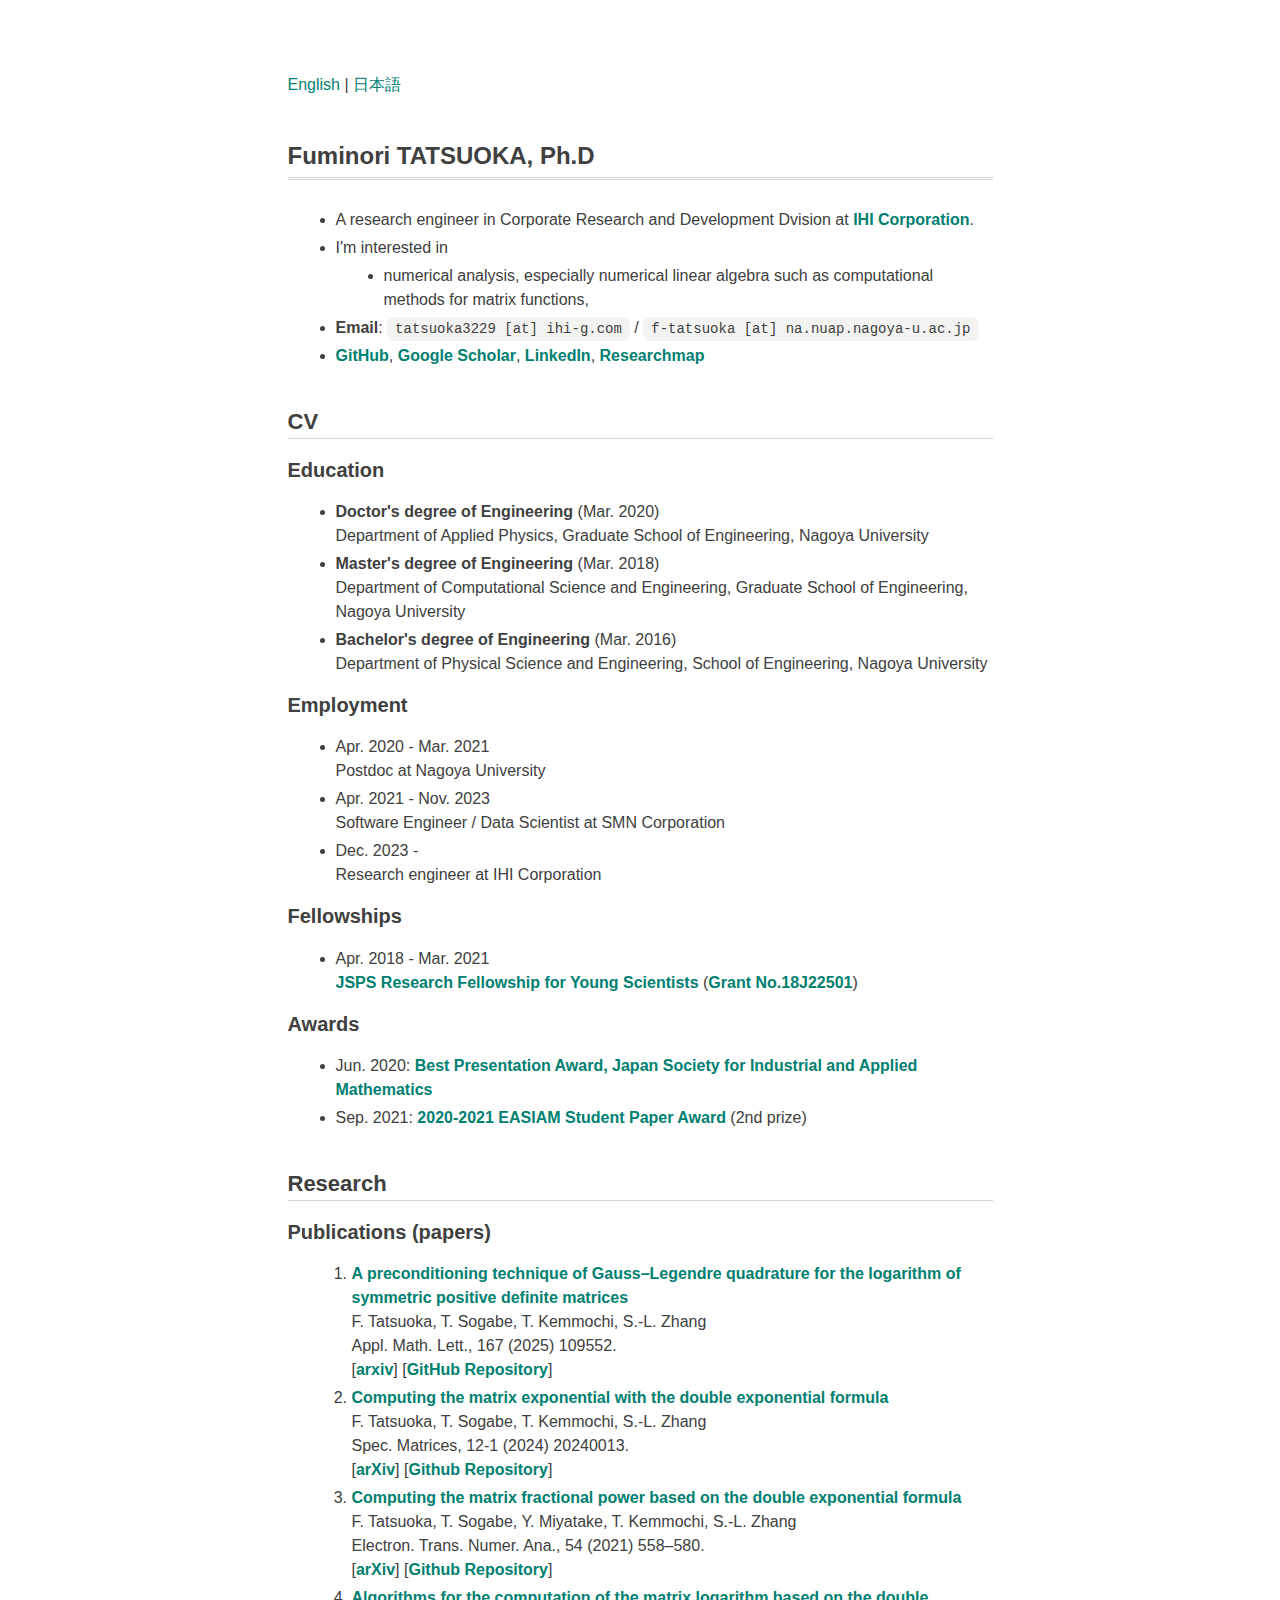
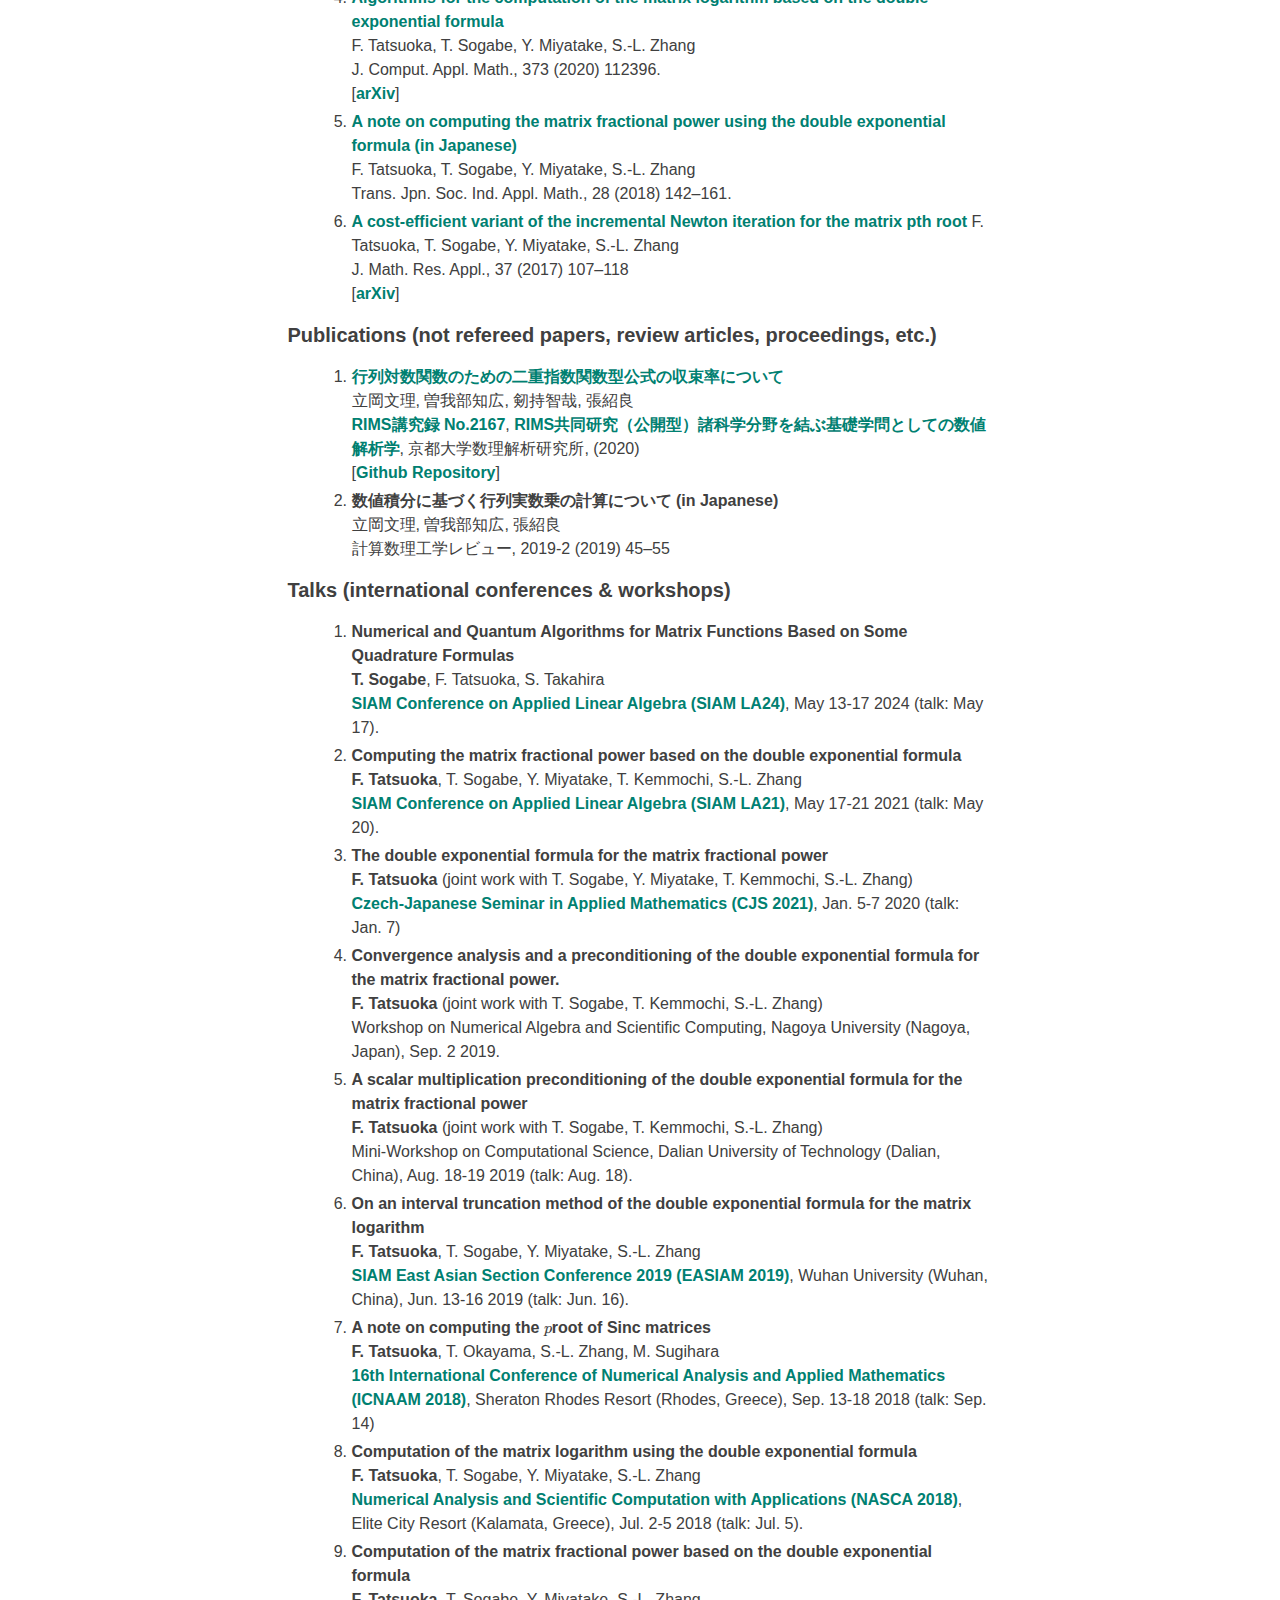
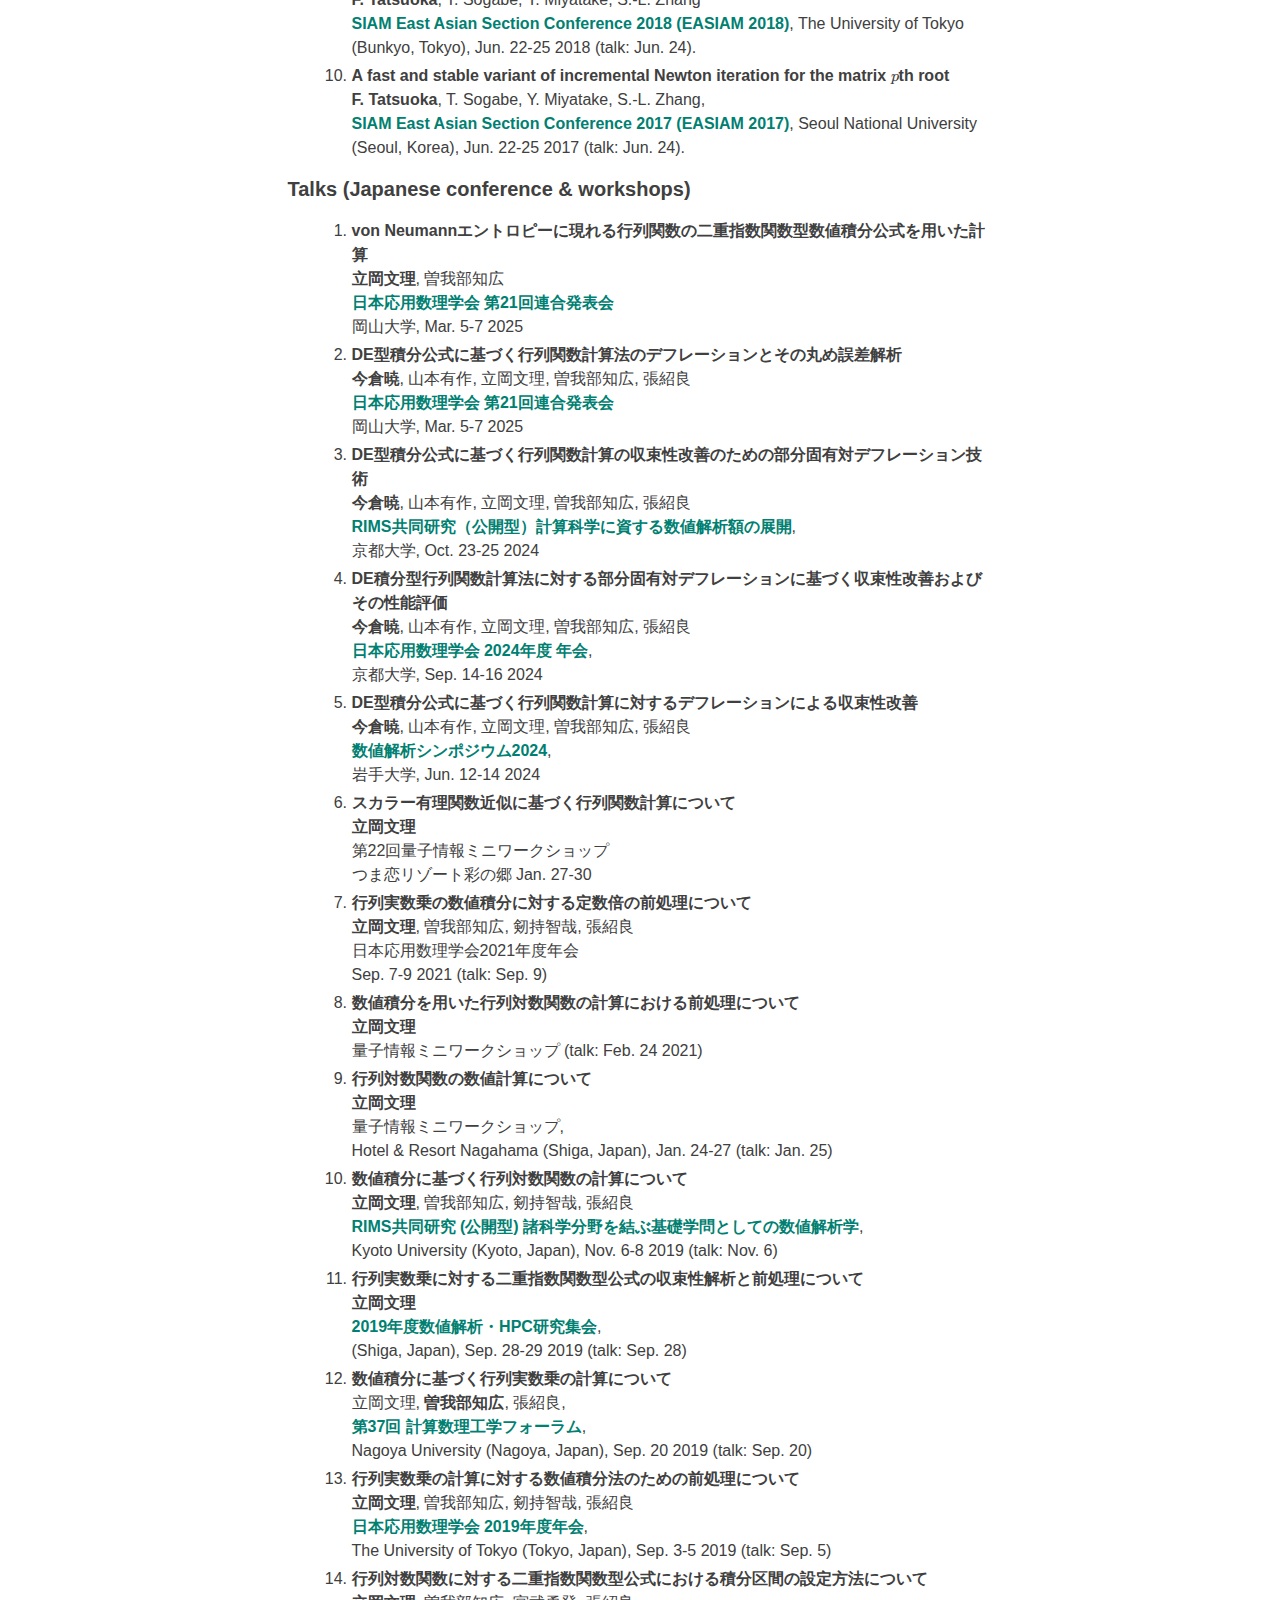
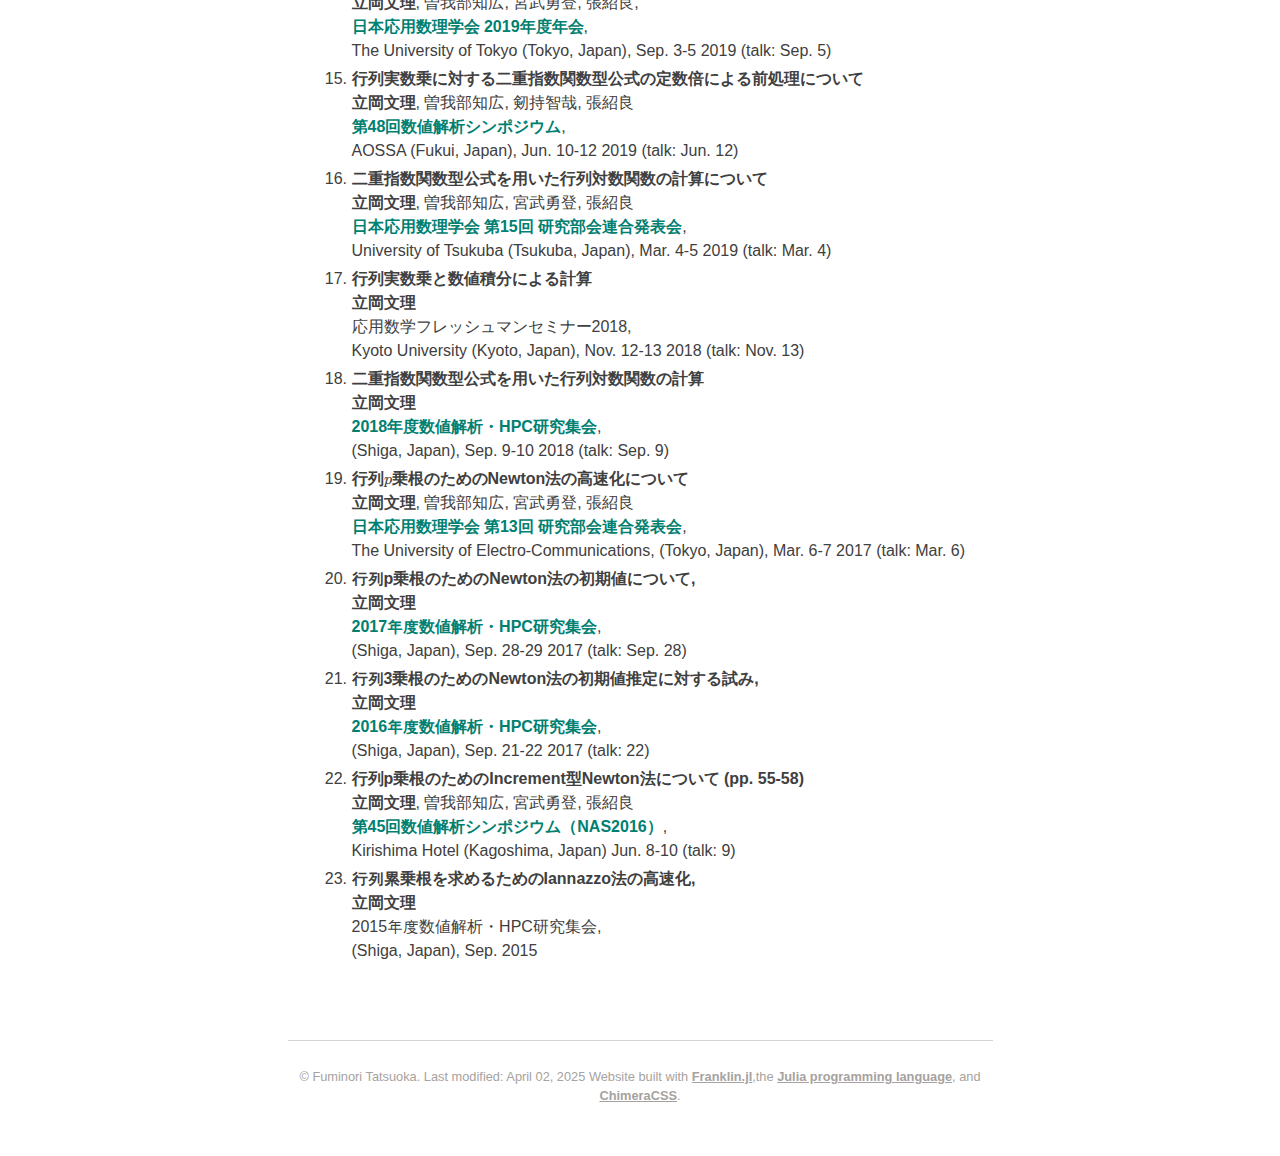
==== commit 679eb09b: "Add files via upload" ====
--- a/index.html
+++ b/index.html
@@ -31,15 +31,11 @@
 <ul>
 <li><p>numerical analysis, especially numerical linear algebra such as computational methods for matrix functions,</p>
 </li>
-<li><p>mathematical optimization for real world problems,</p>
-</li>
-<li><p>robustness of machine learning algorithms.</p>
-</li>
 </ul>
 </li>
-<li><p><strong>Email</strong>: <code>f-tatsuoka &#91;at&#93; na.nuap.nagoya-u.ac.jp</code> / <code>tatsuoka3229 &#91;at&#93; ihi-g.co.jp</code></p>
+<li><p><strong>Email</strong>: <code>tatsuoka3229 &#91;at&#93; ihi-g.com</code> / <code>f-tatsuoka &#91;at&#93; na.nuap.nagoya-u.ac.jp</code></p>
 </li>
-<li><p><a href="https://github.com/f-ttok">GitHub</a>, <a href="https://scholar.google.co.jp/citations?user&#61;bM9x5RQAAAAJ">Google Scholar</a>, <a href="https://www.linkedin.com/in/fuminori-tatsuoka-24904312a/">LinkedIn</a></p>
+<li><p><a href="https://github.com/f-ttok">GitHub</a>, <a href="https://scholar.google.co.jp/citations?user&#61;bM9x5RQAAAAJ">Google Scholar</a>, <a href="https://www.linkedin.com/in/fuminori-tatsuoka-24904312a/">LinkedIn</a>, <a href="https://researchmap.jp/f-ttok?lang&#61;en">Researchmap</a></p>
 </li>
 </ul>
 <h2 id="cv"><a href="#cv" class="header-anchor">CV</a></h2>
@@ -76,9 +72,9 @@
 <h2 id="research"><a href="#research" class="header-anchor">Research</a></h2>
 <h3 id="publications_papers"><a href="#publications_papers" class="header-anchor">Publications &#40;papers&#41;</a></h3>
 <ol>
-<li><p><strong>A preconditioning technique of Gauss–Legendre quadrature for the logarithm of symmetric positive definite matrices</strong><br/>  F. Tatsuoka, T. Sogabe, T. Kemmochi, S.-L. Zhang<br/>  accepted to Appl. Math. Lett..<br/>  &#91;<a href="https://doi.org/10.48550/arXiv.2410.22014">arxiv</a>&#93; &#91;<a href="https://github.com/f-ttok/article-logm-preconditioning">GitHub Repository</a>&#93;</p>
+<li><p><a href="https://doi.org/10.1016/j.aml.2025.109552">A preconditioning technique of Gauss–Legendre quadrature for the logarithm of symmetric positive definite matrices</a><br/>  F. Tatsuoka, T. Sogabe, T. Kemmochi, S.-L. Zhang<br/>  Appl. Math. Lett., 167 &#40;2025&#41; 109552.<br/>  &#91;<a href="https://doi.org/10.48550/arXiv.2410.22014">arxiv</a>&#93; &#91;<a href="https://github.com/f-ttok/article-logm-preconditioning">GitHub Repository</a>&#93;</p>
 </li>
-<li><p><a href="http://doi.org/10.1515/spma-2024-0013">Computing the matrix exponential with the double exponential formula</a><br/>  F. Tatsuoka, T. Sogabe, T. Kemmochi, S.-L. Zhang<br/>  Spec. Matrices, 12-1 &#40;2024&#41; 20240013.<br/>  &#91;<a href="https://arxiv.org/abs/2306.14197">arXiv</a>&#93; &#91;<a href="https://github.com/f-ttok/article-expmde">Github Repository</a>&#93;</p>
+<li><p><a href="https://doi.org/10.1515/spma-2024-0013">Computing the matrix exponential with the double exponential formula</a><br/>  F. Tatsuoka, T. Sogabe, T. Kemmochi, S.-L. Zhang<br/>  Spec. Matrices, 12-1 &#40;2024&#41; 20240013.<br/>  &#91;<a href="https://arxiv.org/abs/2306.14197">arXiv</a>&#93; &#91;<a href="https://github.com/f-ttok/article-expmde">Github Repository</a>&#93;</p>
 </li>
 <li><p><a href="http://doi.org/10.1553/etna_vol54s558">Computing the matrix fractional power based on the double exponential formula</a><br/>  F. Tatsuoka, T. Sogabe, Y. Miyatake, T. Kemmochi, S.-L. Zhang<br/>  Electron. Trans. Numer. Ana., 54 &#40;2021&#41; 558–580.<br/>  &#91;<a href="https://arxiv.org/abs/2012.01667">arXiv</a>&#93; &#91;<a href="https://github.com/f-ttok/article-powmde/">Github Repository</a>&#93;</p>
 </li>
@@ -170,7 +166,7 @@
 </ol>
 <div class="page-foot">
     © Fuminori Tatsuoka.
-    Last modified: March 17, 2025
+    Last modified: April 02, 2025
     Website built with <a href="https://github.com/tlienart/Franklin.jl">Franklin.jl</a>,the <a href="https://julialang.org">Julia programming language</a>, and <a href="https://github.com/ChimeraCSS/ChimeraCSS">ChimeraCSS</a>.
 </div>
 </div><!-- CONTENT ENDS HERE -->
